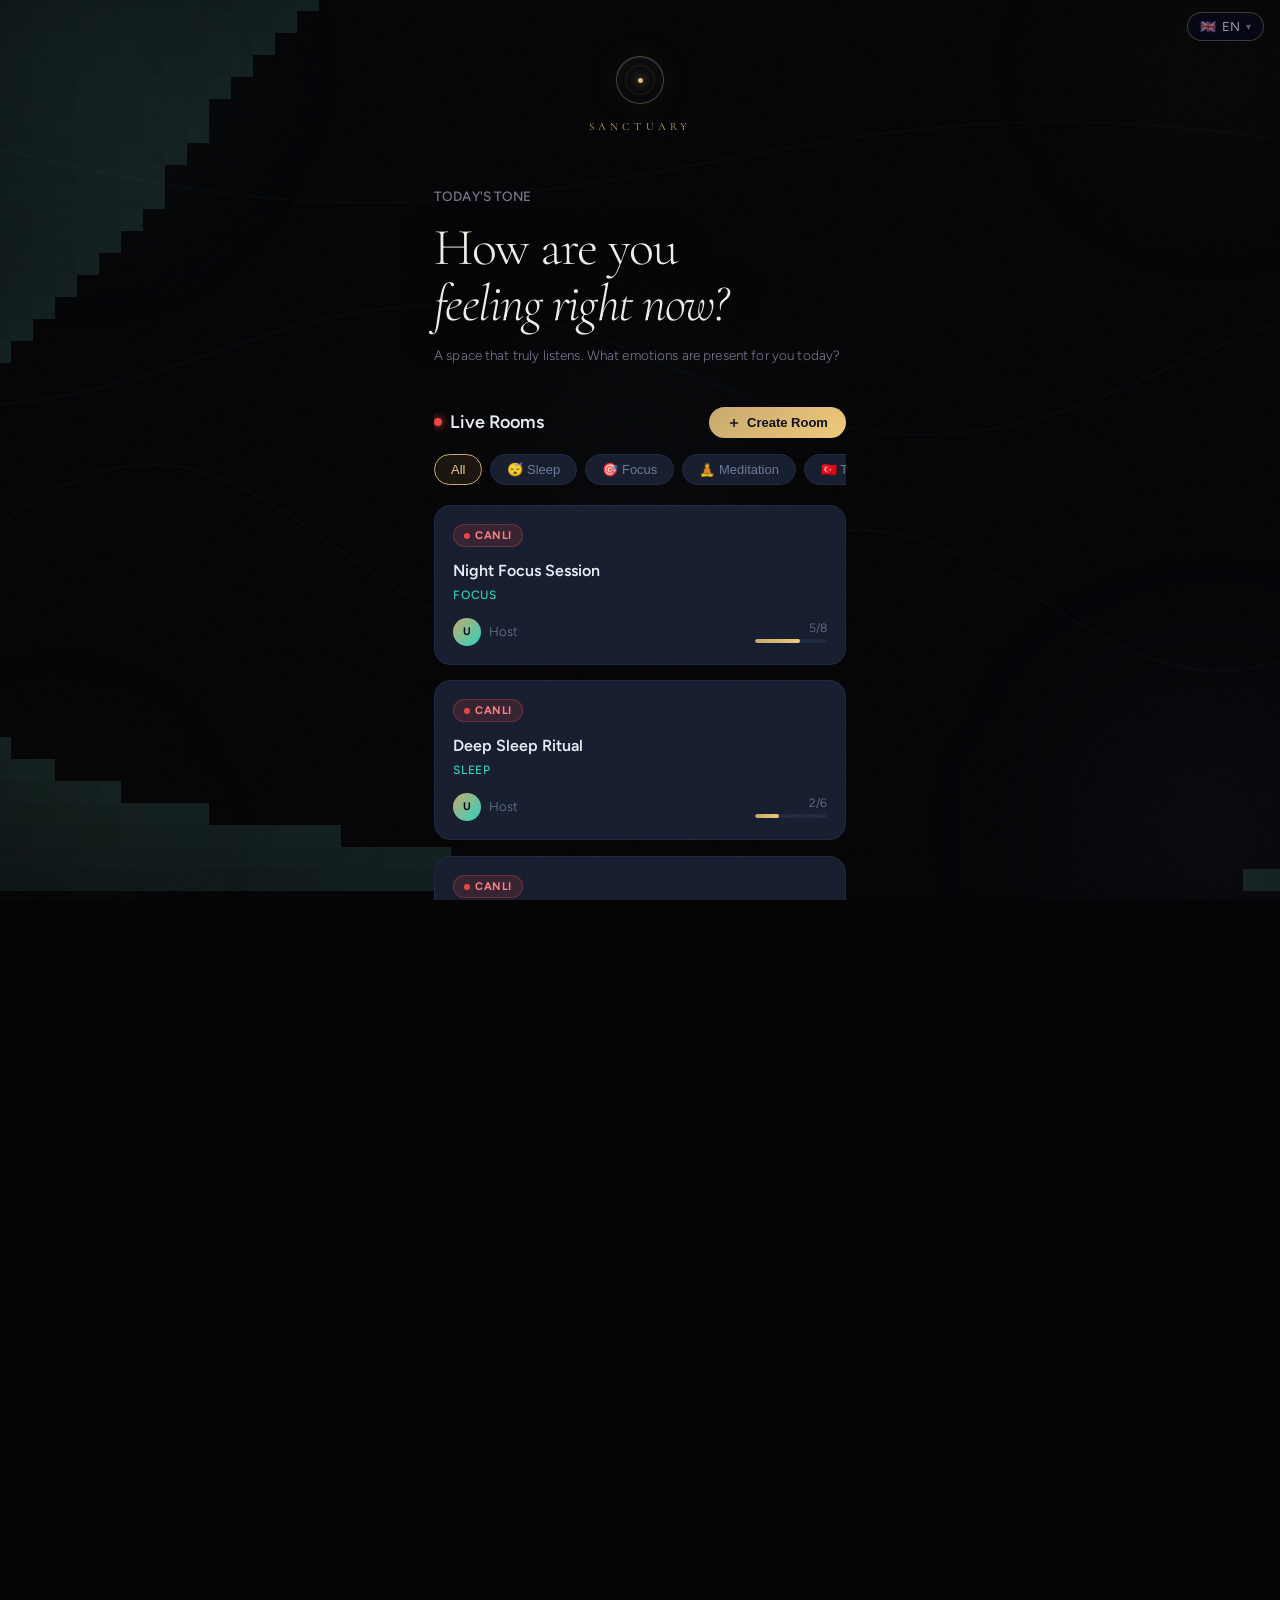
==== index.html @ 2dceb8b4 "Add files via upload" ====
<!DOCTYPE html>
<html lang="tr">
<head>
<script>
/* Console polyfill — artifact/sandbox uyumluluğu */
(function(){
  var c = window.console = window.console || {};
  ['log','info','warn','error','debug','group','groupEnd','time','timeEnd'].forEach(function(m){
    if (typeof c[m] !== 'function') c[m] = function(){};
  });
})();
</script>
<meta charset="UTF-8">
<meta http-equiv="Content-Type" content="text/html; charset=utf-8">
<meta name="apple-mobile-web-app-capable" content="yes">
<meta name="apple-mobile-web-app-status-bar-style" content="black-translucent">
<meta name="apple-mobile-web-app-title" content="Sanctuary">
<meta name="viewport" content="width=device-width, initial-scale=1.0, maximum-scale=1.0, user-scalable=no, viewport-fit=cover">
<meta name="description" content="Sanctuary — Science-based sound therapy for mental rest and clarity.">
<meta name="theme-color" content="#050507">

<!-- PWA Manifest -->
<link rel="manifest" href="manifest.json">

<!-- App icon — inline SVG base64, no HTTP request -->
<link rel="apple-touch-icon" sizes="192x192" href="[data-uri]">

<title>Sanctuary — Your Inner Space</title>

<link rel="preconnect" href="https://fonts.googleapis.com">
<link rel="preconnect" href="https://fonts.gstatic.com" crossorigin>
<link rel="preload" as="style" href="https://fonts.googleapis.com/css2?family=Cormorant+Garamond:ital,wght@0,300;0,400;1,300;1,400&family=Figtree:wght@300;400;500&display=swap">
<link href="https://fonts.googleapis.com/css2?family=Cormorant+Garamond:ital,wght@0,300;0,400;1,300;1,400&family=Figtree:wght@300;400;500&display=swap" rel="stylesheet" media="print" onload="this.media='all'">
<noscript>
  <link href="https://fonts.googleapis.com/css2?family=Cormorant+Garamond:ital,wght@0,300;0,400;1,300;1,400&family=Figtree:wght@300;400;500&display=swap" rel="stylesheet">
</noscript>

<style>
/* ═══════════════════════════════════════════════════════════════
   SANCTUARY — Native-Grade CSS
   Optimized for 60 FPS on iOS/Android WebView
   ═══════════════════════════════════════════════════════════════

   ARCHITECTURE:
   1. TOKENS        — Design variables & system values
   2. RESET         — Base resets & native interaction
   3. LAYOUT        — Screen structure & safe area integration
   4. TYPOGRAPHY    — Display & UI type system
   5. ANIMATIONS    — GPU-only keyframes (transform + opacity)
   6. COMPONENTS    — Individual UI components
   7. SKELETON      — Loading state screens
   8. PERFORMANCE   — Low-power mode overrides

═══════════════════════════════════════════════════════════════ */


/* ─────────────────────────────────────────
   1. TOKENS
───────────────────────────────────────── */
:root {
  /* Color palette */
  --void:        #050507;
  --surface:     #111118;
  --surface-2:   #0d0d14;
  --border:      rgba(255,255,255,0.06);
  --border-glow: rgba(255,255,255,0.12);
  --text-prime:  #f0eee8;
  --text-dim:    #7a7890;
  --text-ghost:  #3a3850;
  --gold:        #c9a96e;
  --gold-mid:    #a87c42;
  --gold-dim:    rgba(201,169,110,0.35);
  --gold-ghost:  rgba(201,169,110,0.10);
  --teal:        #6ecdc4;
  --violet:      #9b8ec4;
  --breath-speed: 6s;

  /* Glass system — GPU optimized gradients instead of heavy blur */
  --glass-bg:         rgba(17,17,24,0.78);
  --glass-bg-deep:    rgba(10,10,16,0.88);
  --glass-border:     rgba(255,255,255,0.07);
  --glass-border-hi:  rgba(255,255,255,0.13);
  /* blur only applied on high-power mode; low-power uses gradient fallback */
  --glass-blur:       blur(10px);
  --glass-specular:   0 1px 0 rgba(255,255,255,0.07) inset;
  /* GPU-friendly glass gradient fallback (no backdrop-filter cost) */
  --glass-grad:       linear-gradient(160deg, rgba(255,255,255,0.04) 0%, rgba(255,255,255,0.01) 100%);

  /* Shadows via borders (cheaper than box-shadow layers) */
  --shadow-sm:  1px solid rgba(255,255,255,0.08);
  --shadow-gold: 1px solid rgba(201,169,110,0.2);

  /* Typography */
  --font-display: 'Cormorant Garamond', serif;
  --font-ui:      'Figtree', sans-serif;
  --tracking-wide:   0.18em;
  --tracking-wider:  0.24em;
  --tracking-widest: 0.38em;
  --leading-tight:   1.08;
  --leading-body:    1.68;
  --leading-loose:   1.82;

  /* Safe areas — always include fallback 0px */
  --sat: env(safe-area-inset-top, 0px);
  --sar: env(safe-area-inset-right, 0px);
  --sab: env(safe-area-inset-bottom, 0px);
  --sal: env(safe-area-inset-left, 0px);

  /* Animation timing */
  --ease-out-expo:   cubic-bezier(0.16, 1, 0.3, 1);
  --ease-spring:     cubic-bezier(0.34, 1.3, 0.64, 1);
  --ease-standard:   cubic-bezier(0.4, 0, 0.2, 1);
  --dur-fast:        0.18s;
  --dur-mid:         0.32s;
  --dur-slow:        0.55s;

  /* Skeleton shimmer */
  --skeleton-base:    rgba(255,255,255,0.04);
  --skeleton-shine:   rgba(255,255,255,0.09);
}


/* ─────────────────────────────────────────
   2. RESET & NATIVE INTERACTIONS
───────────────────────────────────────── */
*, *::before, *::after {
  box-sizing: border-box;
  margin: 0;
  padding: 0;

  /* Native touch feel */
  -webkit-tap-highlight-color: transparent;
  touch-action: manipulation;

  /* Prevent long-press selection menus */
  user-select: none;
  -webkit-user-select: none;

  /* GPU text rendering */
  -webkit-font-smoothing: antialiased;
  -moz-osx-font-smoothing: grayscale;
}

/* Allow text selection only in content areas */
textarea,
.affirm-text,
.ai-result-text,
.sanc-sub,
.mood-question p,
.health-json {
  user-select: text;
  -webkit-user-select: text;
}

html, body {
  height: 100%;
  width: 100%;
  max-width: 100vw;
  background: var(--void);
  color: var(--text-prime);
  font-family: var(--font-ui);
  font-weight: 300;
  overflow: hidden;
  overflow-x: hidden;
  -webkit-text-size-adjust: 100%;
  /* Promote to GPU composite layer */
  transform: translateZ(0);
  /* PHASE 6 — iOS Safari lastik efektini (rubber banding) engelle */
  overscroll-behavior: none;
  /* Yalnızca yatay + dikey kaydırmaya izin ver */
  touch-action: pan-x pan-y;
}

/* Noise texture overlay — pointer-events none, GPU composited */
body::after {
  content: '';
  position: fixed;
  inset: 0;
  background-image: url("data:image/svg+xml,%3Csvg xmlns='http://www.w3.org/2000/svg'%3E%3Cfilter id='n'%3E%3CfeTurbulence type='fractalNoise' baseFrequency='0.85' numOctaves='4' stitchTiles='stitch'/%3E%3C/filter%3E%3Crect width='100%25' height='100%25' filter='url(%23n)' opacity='0.03'/%3E%3C/svg%3E");
  pointer-events: none;
  z-index: 9999;
  /* Do NOT animate; static overlay is GPU-friendly */
  will-change: auto;
}


/* ─────────────────────────────────────────
   3. LAYOUT — Screens & Safe Areas
───────────────────────────────────────── */
_gen-canvas {
  position: fixed;
  inset: 0;
  width: 100%;
  height: 100%;
  z-index: 0;
  display: block;
  will-change: transform; /* canvas animates via JS */
}

_touch-layer {
  position: fixed;
  inset: 0;
  z-index: 20;
  display: none;
  pointer-events: none;
}
_touch-layer.on { display: block; }

/* Screen container — GPU composited transitions */
.screen {
  position: fixed;
  inset: 0;
  display: flex;
  align-items: flex-start;
  justify-content: center;
  z-index: 10;
  overflow-y: auto;
  overflow-x: hidden;
  -webkit-overflow-scrolling: touch;
  overscroll-behavior: contain;
  /* Only transform + opacity — no reflow */
  transition:
    opacity var(--dur-slow) var(--ease-standard),
    transform var(--dur-slow) var(--ease-standard);
  will-change: transform, opacity;
}
.screen.off {
  opacity: 0;
  transform: translate3d(0, 18px, 0);
  pointer-events: none;
}
.screen.on {
  opacity: 1;
  transform: translate3d(0, 0, 0);
}

/* Content wrapper — safe area padding via CSS variables */
.inner {
  width: 100%;
  max-width: 460px;
  /* Safe area: top banner height (56px) + notch */
  padding-top:    calc(56px + var(--sat));
  padding-bottom: calc(64px + var(--sab));
  padding-left:   calc(24px + var(--sal));
  padding-right:  calc(24px + var(--sar));
  display: flex;
  flex-direction: column;
  align-items: center;
  min-height: 100%;
}

.sanctuary-inner {
  max-width: 480px;
  width: 100%;
  padding-top:    calc(44px + var(--sat));
  padding-bottom: calc(56px + var(--sab));
  padding-left:   calc(24px + var(--sal));
  padding-right:  calc(24px + var(--sar));
  display: flex;
  flex-direction: column;
  align-items: center;
}


/* ─────────────────────────────────────────
   4. TYPOGRAPHY
───────────────────────────────────────── */
.display {
  font-family: var(--font-display);
  font-weight: 300;
  line-height: var(--leading-tight);
  letter-spacing: -0.025em;
  font-feature-settings: 'kern' 1, 'liga' 1, 'onum' 1;
  text-rendering: optimizeLegibility;
}
.display em {
  font-style: italic;
  letter-spacing: -0.03em;
}
.eyebrow {
  font-family: var(--font-ui);
  font-size: 9.5px;
  font-weight: 500;
  letter-spacing: var(--tracking-wider);
  text-transform: uppercase;
  color: var(--text-dim);
}
.label-xs {
  font-size: 9px;
  font-weight: 400;
  letter-spacing: var(--tracking-wide);
  text-transform: uppercase;
}
.label-sm {
  font-size: 10.5px;
  font-weight: 400;
  letter-spacing: 0.06em;
}


/* ─────────────────────────────────────────
   5. ANIMATIONS — GPU Only (transform + opacity)
   NO: top, left, margin, width, height, background
   YES: transform (translate3d, scale, rotate), opacity
───────────────────────────────────────── */

/* Entry animation — staggered fade-up */
@keyframes fadeUp {
  from {
    opacity: 0;
    transform: translate3d(0, 20px, 0);
  }
  to {
    opacity: 1;
    transform: translate3d(0, 0, 0);
  }
}
.a1 { animation: fadeUp 0.75s 0.05s var(--ease-standard) both; }
.a2 { animation: fadeUp 0.75s 0.17s var(--ease-standard) both; }
.a3 { animation: fadeUp 0.75s 0.29s var(--ease-standard) both; }
.a4 { animation: fadeUp 0.75s 0.41s var(--ease-standard) both; }
.a5 { animation: fadeUp 0.75s 0.53s var(--ease-standard) both; }
.a6 { animation: fadeUp 0.75s 0.65s var(--ease-standard) both; }
.a7 { animation: fadeUp 0.75s 0.77s var(--ease-standard) both; }

/* Simple opacity fade */
@keyframes fadeIn {
  from { opacity: 0; }
  to   { opacity: 1; }
}

/* Blink — scale instead of width/height change */
@keyframes blink {
  0%, 100% { opacity: 1;  transform: scale3d(1,   1, 1); }
  50%       { opacity: .4; transform: scale3d(0.65, 0.65, 1); }
}

/* Idle breath — scale only, no reflow */
@keyframes idlePulse {
  0%, 100% { transform: translate(-50%, -50%) scale3d(1,    1, 1); opacity: 0.3; }
  50%      { transform: translate(-50%, -50%) scale3d(1.15, 1.15, 1); opacity: 0.75; }
}

/* Ring pulse — GPU scale expand + fade out */
@keyframes ringPulse {
  0%   { transform: scale3d(1, 1, 1);       opacity: 1;  }
  100% { transform: scale3d(1.4, 1.4, 1);   opacity: 0;  }
}

/* Waveform bar animation — height as scaleY for GPU */
@keyframes waveAnim {
  from { transform: scaleY(0.15); opacity: 0.4; }
  to   { transform: scaleY(1);    opacity: 1;   }
}

/* AI orb spin */
@keyframes orbSpin {
  from { transform: rotate(0deg); }
  to   { transform: rotate(360deg); }
}

/* AI orb core breath */
@keyframes coreBreath {
  0%, 100% { transform: scale3d(1, 1, 1); }
  50%       { transform: scale3d(1.18, 1.18, 1); }
}

/* AI dot pulse */
@keyframes aiDot {
  0%, 100% { opacity: 0.7; transform: scale3d(1, 1, 1); }
  50%       { opacity: 1;   transform: scale3d(1.2, 1.2, 1); }
}

/* AI scan line — translateX instead of left */
@keyframes aiScan {
  0%   { transform: translate3d(-120%, 0, 0); opacity: 0; }
  12%  { opacity: 1; }
  88%  { opacity: 1; }
  100% { transform: translate3d(250%, 0, 0);  opacity: 0; }
}

/* Brainwave pulse — scale + opacity only */
@keyframes brainwavePulse {
  0%   { transform: scale3d(0.98, 0.98, 1); opacity: 0.6; }
  25%  { transform: scale3d(1.05, 1.05, 1); opacity: 1;   }
  50%  { transform: scale3d(1.02, 1.02, 1); opacity: 0.8; }
  75%  { transform: scale3d(1.06, 1.06, 1); opacity: 1;   }
  100% { transform: scale3d(0.98, 0.98, 1); opacity: 0.6; }
}
@keyframes brainwaveRingPulse {
  0%, 100% { transform: scale3d(1,    1, 1); opacity: 0.45; }
  50%       { transform: scale3d(1.04, 1.04, 1); opacity: 1; }
}

/* Mic recording glow — box-shadow allowed here (GPU composited) */
@keyframes micRecordGlow {
  0%, 100% { box-shadow: 0 0 0 3px rgba(255,60,80,0.18), 0 0 18px rgba(255,60,80,0.38); }
  50%       { box-shadow: 0 0 0 5px rgba(255,60,80,0.28), 0 0 32px rgba(255,60,80,0.65); }
}
@keyframes micPulse {
  0%, 100% { transform: scale3d(1, 1, 1); }
  50%       { transform: scale3d(1.12, 1.12, 1); }
}

/* Skeleton shimmer — translateX sweep */
@keyframes shimmer {
  0%   { transform: translate3d(-100%, 0, 0); }
  100% { transform: translate3d(200%, 0, 0); }
}

/* CF dot */
@keyframes cfDot {
  from { opacity: 0.3; transform: scale3d(0.7, 0.7, 1); }
  to   { opacity: 1;   transform: scale3d(1.2, 1.2, 1); }
}

/* Processing bar — scaleY instead of height */
@keyframes procBar {
  from { transform: scaleY(0.15); opacity: 0.35; }
  to   { transform: scaleY(1);    opacity: 1; }
}

/* Star twinkle */
@keyframes starTwinkle {
  0%, 100% { opacity: 0;          transform: scale3d(0, 0, 1); }
  50%       { opacity: var(--op); transform: scale3d(1, 1, 1); }
}

/* Dot bounce — translateY only */
@keyframes dotBounce {
  0%, 100% { opacity: 0.2; transform: translate3d(0, 0, 0); }
  50%       { opacity: 1;   transform: translate3d(0, -4px, 0); }
}

/* Paywall fade in */
@keyframes paywallFadeIn {
  from { opacity: 0; }
  to   { opacity: 1; }
}


/* ─────────────────────────────────────────
   6. COMPONENTS
───────────────────────────────────────── */

/* ── HP Banner ── */
_hp-banner {
  position: fixed;
  top: 0; left: 0; right: 0;
  z-index: 500;
  display: flex;
  align-items: center;
  justify-content: center;
  gap: 8px;
  padding-top:    calc(10px + var(--sat));
  padding-bottom: 10px;
  padding-left:   calc(16px + var(--sal));
  padding-right:  calc(16px + var(--sar));
  background: var(--glass-bg-deep);
  backdrop-filter: var(--glass-blur) saturate(180%);
  -webkit-backdrop-filter: var(--glass-blur) saturate(180%);
  border-bottom: 1px solid var(--glass-border);
  box-shadow: 0 1px 0 rgba(255,255,255,0.05) inset;
  font-size: 10.5px;
  letter-spacing: 0.08em;
  color: var(--text-dim);
  /* GPU slide — translateY only */
  transform: translate3d(0, -100%, 0);
  transition: transform 0.6s var(--ease-standard);
  will-change: transform;
}
_hp-banner.show {
  transform: translate3d(0, 0, 0);
}
_hp-banner .hp-icon {
  font-size: 14px;
  flex-shrink: 0;
}
_hp-banner .hp-close {
  margin-left: auto;
  cursor: pointer;
  padding: 2px 6px;
  color: var(--text-ghost);
  font-size: 14px;
  flex-shrink: 0;
  transition: color var(--dur-fast);
  touch-action: manipulation;
}
_hp-banner .hp-close:hover { color: var(--gold); }

/* ── Brand ── */
.brand {
  text-align: center;
  margin-bottom: 52px;
  width: 100%;
  flex-shrink: 0;
}
.brand-ring {
  display: inline-flex;
  align-items: center;
  justify-content: center;
  width: 48px;
  height: 48px;
  border-radius: 50%;
  background: radial-gradient(ellipse at 38% 28%, rgba(201,169,110,0.08), transparent 65%);
  border: 1px solid var(--gold-dim);
  box-shadow: var(--glass-specular), 0 0 32px rgba(201,169,110,0.08);
  position: relative;
  margin-bottom: 16px;
  flex-shrink: 0;
  /* Cheaper than backdrop-filter for a static brand mark */
  background-image: var(--glass-grad);
  will-change: transform, opacity;
}
.brand-ring::before {
  content: '';
  position: absolute;
  inset: 8px;
  border-radius: 50%;
  border: 1px solid rgba(201,169,110,0.12);
}
.brand-dot {
  width: 5px;
  height: 5px;
  border-radius: 50%;
  background: radial-gradient(circle at 35% 35%, #f0d090, var(--gold));
  box-shadow: 0 0 10px var(--gold), 0 0 22px rgba(201,169,110,0.4);
}
.brand-name {
  font-family: var(--font-display);
  font-size: 11px;
  font-weight: 400;
  letter-spacing: var(--tracking-widest);
  text-transform: uppercase;
  color: var(--gold);
  display: block;
  text-shadow: 0 0 24px rgba(201,169,110,0.3);
}

/* ── Mood Question ── */
.mood-question {
  width: 100%;
  margin-bottom: 40px;
  min-height: 112px;
  flex-shrink: 0;
}
.mood-question .eyebrow { margin-bottom: 12px; }
.mood-question h1 {
  font-size: clamp(36px, 9.5vw, 52px);
  margin-bottom: 12px;
  text-shadow: 0 2px 32px rgba(0,0,0,0.5);
}
.mood-question p {
  font-size: 13.5px;
  color: var(--text-dim);
  line-height: var(--leading-body);
  letter-spacing: 0.01em;
}

/* ── Mood Grid ── */
.mood-grid {
  display: grid;
  grid-template-columns: repeat(3, 1fr);
  gap: 9px;
  width: 100%;
  margin-bottom: 28px;
  flex-shrink: 0;
}
.mood-chip {
  min-height: 90px;
  flex-shrink: 0;
  padding: 17px 8px 14px;
  /* Glass without expensive backdrop-filter on each chip */
  background: var(--glass-bg);
  background-image: var(--glass-grad);
  border: 1px solid var(--glass-border);
  border-radius: 16px;
  text-align: center;
  cursor: pointer;
  display: flex;
  flex-direction: column;
  align-items: center;
  justify-content: center;
  touch-action: manipulation;
  /* Glassmorphism */
  backdrop-filter: blur(20px) saturate(180%);
  -webkit-backdrop-filter: blur(20px) saturate(180%);
  background: rgba(255,255,255,0.03);
  box-shadow: var(--glass-specular);
  transition:
    border-color var(--dur-mid) var(--ease-standard),
    transform   var(--dur-mid) var(--ease-standard),
    background  var(--dur-mid) var(--ease-standard);
  will-change: transform;
}
.mood-chip:hover {
  border-color: var(--gold-dim);
  transform: translate3d(0, -3px, 0);
}
.mood-chip.sel {
  border-color: var(--gold);
  background: linear-gradient(160deg, rgba(201,169,110,0.14) 0%, rgba(201,169,110,0.06) 100%);
}
.mood-chip .ic  { font-size: 26px; display: block; margin-bottom: 7px; line-height: 1; }
.mood-chip .lbl { font-size: 10px; letter-spacing: 0.06em; color: var(--text-dim); transition: color var(--dur-fast); font-weight: 400; }
.mood-chip.sel .lbl { color: var(--gold); }

/* ── Textarea ── */
.textarea-wrap {
  position: relative;
  width: 100%;
  margin-bottom: 24px;
  min-height: 112px;
  flex-shrink: 0;
}
.textarea-label {
  position: absolute;
  top: -9px;
  left: 16px;
  padding: 0 6px;
  background: var(--void);
  font-size: 9px;
  letter-spacing: var(--tracking-wide);
  text-transform: uppercase;
  color: var(--text-dim);
  z-index: 1;
  font-weight: 500;
}
.mood-textarea {
  width: 100%;
  height: 104px;
  background: var(--glass-bg);
  border: 1px solid var(--glass-border);
  border-radius: 18px;
  padding: 18px 20px;
  color: var(--text-prime);
  font-family: var(--font-ui);
  font-size: 16px;
  font-weight: 300;
  line-height: var(--leading-body);
  resize: none;
  outline: none;
  box-shadow: var(--glass-specular);
  transition: border-color 0.35s var(--ease-standard);
  touch-action: manipulation;
  user-select: text;
  -webkit-user-select: text;
}
.mood-textarea::placeholder { color: var(--text-ghost); font-style: italic; }
.mood-textarea:focus {
  border-color: var(--gold-dim);
  box-shadow: var(--glass-specular), 0 0 0 3px rgba(201,169,110,0.07);
}

/* ── CTA Button ── */
.cta-btn {
  width: 100%;
  padding: 20px 32px;
  flex-shrink: 0;
  background: linear-gradient(135deg, #d4a95a 0%, var(--gold) 35%, #9a6e30 100%);
  border: none;
  border-radius: 16px;
  color: rgba(6,4,0,0.9);
  font-family: var(--font-ui);
  font-size: 11px;
  font-weight: 600;
  letter-spacing: var(--tracking-wider);
  text-transform: uppercase;
  cursor: pointer;
  position: relative;
  overflow: hidden;
  touch-action: manipulation;
  box-shadow: 0 1px 0 rgba(255,220,140,0.35) inset, 0 -1px 0 rgba(0,0,0,0.2) inset;
  transition: transform var(--dur-mid) var(--ease-standard);
  will-change: transform;
}
.cta-btn::before {
  content: '';
  position: absolute;
  inset: 0;
  background: linear-gradient(180deg, rgba(255,255,255,0.22) 0%, rgba(255,255,255,0.04) 55%, transparent 100%);
  pointer-events: none;
}
.cta-btn::after {
  content: '';
  position: absolute;
  top: 0;
  left: 0;
  width: 60%;
  height: 100%;
  background: linear-gradient(90deg, transparent, rgba(255,255,255,0.22), transparent);
  transform: translate3d(-180%, 0, 0);
  transition: transform 0s;
}
.cta-btn:hover { transform: translate3d(0, -2px, 0); }
.cta-btn:hover::after { transform: translate3d(280%, 0, 0); transition: transform var(--dur-slow) ease; }
.cta-btn:active { transform: translate3d(0, 0, 0); }

/* ── Mood / Freq Badges ── */
.mood-badge-wrap {
  min-height: 36px;
  flex-shrink: 0;
  display: flex;
  align-items: center;
  margin-bottom: 16px;
}
.mood-badge {
  display: inline-flex;
  align-items: center;
  gap: 7px;
  padding: 6px 18px;
  background: linear-gradient(135deg, rgba(201,169,110,0.14), rgba(201,169,110,0.07));
  border: 1px solid var(--gold-dim);
  border-radius: 100px;
  font-family: var(--font-ui);
  font-size: 11px;
  color: var(--gold);
  letter-spacing: 0.1em;
  font-weight: 400;
  box-shadow: var(--glass-specular);
}

.freq-badge-wrap {
  min-height: 28px;
  flex-shrink: 0;
  display: flex;
  align-items: center;
  margin-bottom: 28px;
}
.freq-badge {
  display: inline-flex;
  align-items: center;
  gap: 7px;
  padding: 5px 16px;
  background: var(--glass-bg);
  border: 1px solid var(--glass-border);
  border-radius: 100px;
  font-size: 9px;
  letter-spacing: var(--tracking-wide);
  color: var(--text-ghost);
  text-transform: uppercase;
  transition: all var(--dur-slow) var(--ease-standard);
  box-shadow: var(--glass-specular);
  will-change: transform, opacity;
}
.freq-badge.on {
  border-color: var(--gold-dim);
  color: var(--gold);
  background: linear-gradient(135deg, rgba(201,169,110,0.12), rgba(201,169,110,0.05));
}
.freq-dot {
  width: 5px;
  height: 5px;
  border-radius: 50%;
  background: var(--text-ghost);
  transition: background var(--dur-slow);
}
.freq-badge.on .freq-dot {
  background: radial-gradient(circle at 35% 35%, #f0d090, var(--gold));
  box-shadow: 0 0 8px var(--gold), 0 0 14px rgba(201,169,110,0.5);
  animation: blink 2.2s ease-in-out infinite;
}

/* ── Breath Orb ── */
.breath-wrap {
  position: relative;
  width: 180px;
  height: 180px;
  flex-shrink: 0;
  display: flex;
  align-items: center;
  justify-content: center;
  margin-bottom: 20px;
  will-change: transform;
}
.b-ring {
  position: absolute;
  top: 50%; left: 50%;
  border-radius: 50%;
  border: 1px solid var(--gold-ghost);
  transform: translate(-50%, -50%) scale3d(1, 1, 1);
  opacity: 0.45;
  will-change: transform, opacity;
}
.b-ring-1 {
  width: 180px; height: 180px;
  transition:
    transform var(--breath-dur, 4s) ease-in-out,
    opacity   var(--breath-dur, 4s) ease-in-out;
}
.b-ring-2 {
  width: 140px; height: 140px;
  border-color: var(--gold-dim);
  transition:
    transform var(--breath-dur, 4s) ease-in-out 0.12s,
    opacity   var(--breath-dur, 4s) ease-in-out 0.12s;
}
.b-ring-3 {
  width: 100px; height: 100px;
  border-color: var(--gold);
  box-shadow: 0 0 28px var(--gold-ghost);
  transition:
    transform var(--breath-dur, 4s) ease-in-out 0.24s,
    opacity   var(--breath-dur, 4s) ease-in-out 0.24s;
}
.breath-wrap.breath-inhale .b-ring { transform: translate(-50%, -50%) scale3d(1.14, 1.14, 1); opacity: 1; }
.breath-wrap.breath-exhale .b-ring { transform: translate(-50%, -50%) scale3d(0.86, 0.86, 1); opacity: 0.35; }
.breath-wrap.breath-hold   .b-ring { transform: translate(-50%, -50%) scale3d(1.0,  1.0,  1); opacity: 0.65; }
.breath-wrap.breath-idle .b-ring-1 { animation: idlePulse 5s ease-in-out infinite; }
.breath-wrap.breath-idle .b-ring-2 { animation: idlePulse 5s ease-in-out infinite 0.4s; }
.breath-wrap.breath-idle .b-ring-3 { animation: idlePulse 5s ease-in-out infinite 0.8s; }

.b-core {
  width: 52px; height: 52px;
  border-radius: 50%;
  flex-shrink: 0;
  background: radial-gradient(circle at 38% 38%, #e8c98a, #9a6e30);
  box-shadow: 0 0 32px var(--gold-dim);
  display: flex;
  align-items: center;
  justify-content: center;
  font-size: 20px;
  position: relative;
  z-index: 1;
  /* GPU-only transition */
  transition: transform 0.1s ease-out, opacity 0.1s ease-out;
  will-change: transform, opacity;
}

/* ── Breath Guide ── */
.breath-guide-wrap {
  min-height: 22px;
  flex-shrink: 0;
  margin-bottom: 20px;
  display: flex;
  align-items: center;
}
.breath-guide {
  font-size: 11px;
  letter-spacing: 0.14em;
  text-transform: uppercase;
  color: var(--text-ghost);
  transition: color var(--dur-mid);
}
.breath-guide.on { color: var(--gold); }

/* ── Waveform — scaleY instead of height to avoid reflow ── */
.waveform {
  display: flex;
  align-items: center;
  gap: 3px;
  height: 30px;
  flex-shrink: 0;
  margin-bottom: 20px;
}
.wbar {
  width: 3px;
  border-radius: 4px;
  background: var(--text-ghost);
  /* Use scale(1) as baseline — GPU-only */
  height: 24px; /* fixed container height */
  transform: scaleY(0.15);
  transform-origin: center bottom;
  flex-shrink: 0;
  transition: background var(--dur-mid);
  will-change: transform, opacity;
}
.wbar.on {
  background: var(--gold);
  animation: waveAnim var(--dur) ease-in-out infinite alternate;
  animation-delay: var(--del);
}

/* ── Play Button ── */
.play-wrap {
  display: flex;
  flex-direction: column;
  align-items: center;
  gap: 10px;
  flex-shrink: 0;
  margin-bottom: 18px;
}
.play-btn {
  position: relative;
  width: 72px; height: 72px;
  border-radius: 50%;
  flex-shrink: 0;
  background:
    radial-gradient(ellipse at 40% 30%, rgba(201,169,110,0.06), transparent 60%),
    var(--glass-bg);
  border: 1px solid rgba(201,169,110,0.28);
  cursor: pointer;
  display: flex;
  align-items: center;
  justify-content: center;
  outline: none;
  touch-action: manipulation;
  box-shadow: 0 1px 0 rgba(255,255,255,0.08) inset, 0 -1px 0 rgba(0,0,0,0.2) inset;
  transition: all var(--dur-mid) var(--ease-standard);
  will-change: transform, opacity;
}
/* Outer ring via pseudo — uses transform for animation, no left/top */
.play-btn::before {
  content: '';
  position: absolute;
  inset: -8px;
  border-radius: 50%;
  border: 1px solid rgba(201,169,110,0.1);
  transition: all var(--dur-mid) var(--ease-standard);
}
.play-btn:hover {
  border-color: var(--gold);
  box-shadow: 0 1px 0 rgba(255,255,255,0.1) inset, 0 -1px 0 rgba(0,0,0,0.2) inset, 0 0 32px rgba(201,169,110,0.2);
}
.play-btn:hover::before {
  transform: scale3d(1.18, 1.18, 1);
  border-color: var(--gold-dim);
}
.play-btn.on {
  background: radial-gradient(ellipse at 40% 30%, rgba(201,169,110,0.18), rgba(201,169,110,0.06) 70%);
  border-color: var(--gold);
  box-shadow: 0 1px 0 rgba(255,220,140,0.2) inset, 0 -1px 0 rgba(0,0,0,0.2) inset, 0 0 48px rgba(201,169,110,0.28);
}
.play-btn.on::before {
  animation: ringPulse 2.2s ease-in-out infinite;
  transform-origin: center;
}
.play-icon {
  font-size: 22px;
  color: var(--gold);
  margin-left: 3px;
  transition: margin var(--dur-fast);
  line-height: 1;
  filter: drop-shadow(0 0 6px rgba(201,169,110,0.5));
}
.play-btn.on .play-icon { margin-left: 0; }
.play-lbl {
  font-size: 9px;
  letter-spacing: var(--tracking-wider);
  text-transform: uppercase;
  color: var(--text-ghost);
  transition: color var(--dur-mid);
  font-weight: 500;
}

/* ── Pills ── */
.pills-row {
  display: flex;
  align-items: center;
  gap: 10px;
  min-height: 36px;
  flex-shrink: 0;
  margin-bottom: 28px;
}
.pill {
  display: flex;
  align-items: center;
  gap: 6px;
  padding: 6px 16px;
  flex-shrink: 0;
  background: var(--glass-bg);
  border: 1px solid var(--glass-border);
  border-radius: 100px;
  font-size: 9.5px;
  letter-spacing: 0.1em;
  text-transform: uppercase;
  color: var(--text-ghost);
  transition: all 0.45s var(--ease-standard);
  box-shadow: var(--glass-specular);
  font-weight: 400;
  will-change: transform, opacity;
}
.pill.on    { border-color: rgba(110,205,196,0.5); color: var(--teal);   background: rgba(110,205,196,0.08); }
.pill-b.on  { border-color: rgba(155,142,196,0.5); color: var(--violet); background: rgba(155,142,196,0.08); }
.pill-icon { font-size: 12px; }

/* ── Divider ── */
.div-line {
  width: 44px;
  height: 1px;
  background: linear-gradient(90deg, transparent, var(--gold-dim), transparent);
  flex-shrink: 0;
  margin: 0 auto 20px;
}

/* ── Sanctuary Text ── */
.sanc-title {
  font-size: clamp(28px, 7vw, 44px);
  text-align: center;
  margin-bottom: 12px;
  min-height: 54px;
  flex-shrink: 0;
  text-shadow: 0 2px 40px rgba(0,0,0,0.4);
}
.sanc-sub {
  font-size: 13px;
  color: var(--text-dim);
  line-height: var(--leading-loose);
  text-align: center;
  max-width: 340px;
  margin-bottom: 32px;
  min-height: 72px;
  flex-shrink: 0;
  letter-spacing: 0.01em;
}

/* ── S Cards ── */
.s-cards {
  display: grid;
  grid-template-columns: repeat(3, 1fr);
  gap: 9px;
  width: 100%;
  margin-bottom: 26px;
  flex-shrink: 0;
}
.s-card {
  background: var(--glass-bg);
  background-image: var(--glass-grad);
  border: 1px solid var(--glass-border);
  border-radius: 18px;
  padding: 18px 10px;
  text-align: center;
  cursor: pointer;
  min-height: 90px;
  flex-shrink: 0;
  display: flex;
  flex-direction: column;
  align-items: center;
  justify-content: center;
  box-shadow: var(--glass-specular);
  transition: all var(--dur-mid) var(--ease-standard);
  position: relative;
  overflow: hidden;
  will-change: transform;
}
.s-card::before {
  content: '';
  position: absolute;
  top: 0; left: 0; right: 0;
  height: 1px;
  background: linear-gradient(90deg, transparent, rgba(255,255,255,0.1), transparent);
}
.s-card::after {
  content: '';
  position: absolute;
  bottom: 0; left: 0; right: 0;
  height: 2px;
  background: linear-gradient(90deg, transparent, var(--gold), transparent);
  opacity: 0;
  transition: opacity var(--dur-mid);
}
.s-card:hover {
  border-color: var(--glass-border-hi);
  transform: translate3d(0, -3px, 0);
}
.s-card:hover::after { opacity: 1; }
.s-card-ic  { font-size: 22px; display: block; margin-bottom: 8px; }
.s-card-nm  { font-size: 10px; color: var(--text-dim); letter-spacing: 0.06em; margin-bottom: 3px; font-weight: 400; }
.s-card-dur { font-size: 9px; color: var(--text-ghost); letter-spacing: 0.1em; }

/* ── Affirmation ── */
.affirm {
  background: var(--glass-bg-deep);
  background-image: var(--glass-grad);
  border: 1px solid var(--glass-border);
  border-radius: 22px;
  padding: 28px 26px;
  width: 100%;
  margin-bottom: 28px;
  position: relative;
  overflow: hidden;
  min-height: 100px;
  flex-shrink: 0;
  box-shadow: var(--glass-specular);
}
.affirm::before {
  content: '"';
  position: absolute;
  top: -10px; left: 16px;
  font-family: var(--font-display);
  font-size: 88px;
  color: rgba(201,169,110,0.08);
  line-height: 1;
  pointer-events: none;
}
.affirm-text {
  font-family: var(--font-display);
  font-size: 18px;
  font-weight: 300;
  font-style: italic;
  color: var(--text-prime);
  line-height: 1.7;
  position: relative;
  z-index: 1;
  text-shadow: 0 1px 12px rgba(0,0,0,0.3);
  user-select: text;
  -webkit-user-select: text;
}

/* ── Back Button ── */
.back-btn {
  display: inline-flex;
  align-items: center;
  gap: 8px;
  padding: 12px 24px;
  flex-shrink: 0;
  background: var(--glass-bg);
  border: 1px solid var(--glass-border);
  border-radius: 100px;
  color: var(--text-dim);
  font-family: var(--font-ui);
  font-size: 10.5px;
  letter-spacing: var(--tracking-wide);
  text-transform: uppercase;
  cursor: pointer;
  touch-action: manipulation;
  box-shadow: var(--glass-specular);
  transition: all var(--dur-mid);
  font-weight: 400;
  will-change: transform;
}
.back-btn:hover { border-color: var(--gold-dim); color: var(--gold); }

/* ── Sleep Timer ── */
.sleep-timer-row {
  display: flex;
  align-items: center;
  gap: 8px;
  width: 100%;
  justify-content: center;
  margin-bottom: 18px;
  flex-shrink: 0;
  flex-wrap: wrap;
}
.sleep-timer-label {
  font-size: 9.5px;
  letter-spacing: 0.18em;
  text-transform: uppercase;
  color: var(--text-ghost);
  width: 100%;
  text-align: center;
  margin-bottom: 4px;
}
.stimer-btn {
  padding: 6px 14px;
  background: var(--surface);
  border: 1px solid var(--border);
  border-radius: 100px;
  font-size: 10px;
  letter-spacing: 0.1em;
  text-transform: uppercase;
  color: var(--text-ghost);
  cursor: pointer;
  transition: all var(--dur-mid);
  font-family: var(--font-ui);
  touch-action: manipulation;
}
.stimer-btn:hover { border-color: var(--gold-dim); color: var(--gold); }
.stimer-btn.active { border-color: var(--violet); color: var(--violet); background: rgba(155,142,196,0.1); }
.stimer-btn.fading { border-color: var(--teal); color: var(--teal); background: rgba(110,205,196,0.08); animation: blink 1.8s ease-in-out infinite; }
_stimer-status {
  font-size: 9.5px;
  letter-spacing: 0.14em;
  color: var(--text-ghost);
  text-align: center;
  width: 100%;
  margin-top: 2px;
  min-height: 14px;
  transition: color var(--dur-mid);
}
_stimer-status.active { color: var(--violet); }
_stimer-status.fading { color: var(--teal); }

/* ── Analytics ── */
.analytics-header {
  text-align: center;
  margin-bottom: 32px;
  width: 100%;
}
.analytics-header h2 {
  font-family: var(--font-display);
  font-size: clamp(28px, 7vw, 38px);
  font-weight: 300;
  margin-bottom: 8px;
}
.analytics-header p {
  font-size: 12px;
  color: var(--text-dim);
  letter-spacing: 0.08em;
}
.analytics-grid {
  display: grid;
  grid-template-columns: repeat(3, 1fr);
  gap: 9px;
  width: 100%;
  margin-bottom: 24px;
}
.astat {
  background: var(--surface);
  border: 1px solid var(--border);
  border-radius: 14px;
  padding: 16px 8px;
  text-align: center;
}
.astat-val {
  font-family: var(--font-display);
  font-size: 28px;
  font-weight: 300;
  color: var(--gold);
  line-height: 1.1;
  display: block;
}
.astat-lbl {
  font-size: 9px;
  letter-spacing: 0.14em;
  text-transform: uppercase;
  color: var(--text-ghost);
  margin-top: 4px;
  display: block;
}
.chart-wrap {
  width: 100%;
  background: var(--surface);
  border: 1px solid var(--border);
  border-radius: 16px;
  padding: 20px 16px;
  margin-bottom: 20px;
}
.chart-title {
  font-size: 9.5px;
  letter-spacing: 0.18em;
  text-transform: uppercase;
  color: var(--text-dim);
  margin-bottom: 16px;
}
_analytics-canvas { width: 100%; display: block; }

/* ── Mood Log ── */
.mood-log-list { width: 100%; margin-bottom: 24px; }
.log-item {
  display: flex;
  align-items: center;
  gap: 10px;
  padding: 10px 0;
  border-bottom: 1px solid var(--border);
}
.log-item:last-child { border-bottom: none; }
.log-emoji { font-size: 18px; flex-shrink: 0; }
.log-info  { flex: 1; min-width: 0; }
.log-mood  { font-size: 12px; color: var(--text-prime); margin-bottom: 2px; }
.log-meta  { font-size: 10px; color: var(--text-ghost); letter-spacing: 0.06em; }
.log-dur   { font-size: 11px; color: var(--gold); margin-left: auto; flex-shrink: 0; }

.clear-data-btn {
  padding: 9px 22px;
  background: transparent;
  border: 1px solid rgba(255,80,80,0.2);
  border-radius: 100px;
  color: rgba(255,100,100,0.5);
  font-family: var(--font-ui);
  font-size: 10px;
  letter-spacing: 0.12em;
  text-transform: uppercase;
  cursor: pointer;
  transition: all var(--dur-mid);
  margin-bottom: 16px;
  touch-action: manipulation;
}
.clear-data-btn:hover { border-color: rgba(255,80,80,0.5); color: rgba(255,120,120,0.8); }

/* ── Notification Toast ── */
_notif-toast {
  position: fixed;
  bottom: calc(24px + var(--sab));
  left: 50%;
  /* GPU-only transform — no bottom/top animation */
  transform: translate3d(-50%, 140px, 0);
  background: var(--glass-bg-deep);
  border: 1px solid var(--glass-border-hi);
  border-radius: 22px;
  padding: 18px 22px;
  width: calc(100% - 48px);
  max-width: 380px;
  z-index: 600;
  transition: transform var(--dur-slow) var(--ease-standard);
  backdrop-filter: var(--glass-blur) saturate(160%);
  -webkit-backdrop-filter: var(--glass-blur) saturate(160%);
  box-shadow: var(--glass-specular);
  will-change: transform;
}
_notif-toast.show {
  transform: translate3d(-50%, 0, 0);
}
_notif-toast .nt-title  { font-size: 12px; font-weight: 500; color: var(--text-prime); margin-bottom: 5px; letter-spacing: 0.05em; }
_notif-toast .nt-body   { font-size: 11.5px; color: var(--text-dim); line-height: var(--leading-body); margin-bottom: 16px; }
_notif-toast .nt-actions { display: flex; gap: 8px; justify-content: flex-end; }
_notif-toast .nt-yes {
  padding: 8px 20px;
  background: linear-gradient(135deg, rgba(201,169,110,0.18), rgba(201,169,110,0.09));
  border: 1px solid var(--gold-dim);
  border-radius: 100px;
  color: var(--gold);
  font-family: var(--font-ui);
  font-size: 9.5px;
  letter-spacing: var(--tracking-wide);
  text-transform: uppercase;
  cursor: pointer;
  box-shadow: var(--glass-specular);
  transition: all var(--dur-mid);
  touch-action: manipulation;
}
_notif-toast .nt-no {
  padding: 8px 16px;
  background: transparent;
  border: 1px solid var(--glass-border);
  border-radius: 100px;
  color: var(--text-ghost);
  font-family: var(--font-ui);
  font-size: 9.5px;
  letter-spacing: var(--tracking-wide);
  text-transform: uppercase;
  cursor: pointer;
  touch-action: manipulation;
}

/* ── Health Modal ── */
_health-modal {
  position: fixed;
  inset: 0;
  z-index: 700;
  background: rgba(5,5,7,0.85);
  backdrop-filter: blur(10px);
  -webkit-backdrop-filter: blur(10px);
  display: flex;
  align-items: flex-end;
  justify-content: center;
  opacity: 0;
  pointer-events: none;
  transition: opacity var(--dur-mid);
}
_health-modal.show { opacity: 1; pointer-events: all; }
.health-sheet {
  background: var(--surface);
  border: 1px solid var(--border);
  border-radius: 24px 24px 0 0;
  /* Safe area at bottom */
  padding: 28px 24px calc(40px + var(--sab));
  width: 100%;
  max-width: 480px;
  transform: translate3d(0, 100%, 0);
  transition: transform 0.45s var(--ease-standard);
  will-change: transform;
}
_health-modal.show .health-sheet { transform: translate3d(0, 0, 0); }
.health-sheet h3 { font-family: var(--font-display); font-size: 24px; font-weight: 300; margin-bottom: 6px; text-align: center; }
.health-sheet .hs-sub { font-size: 11px; color: var(--text-dim); text-align: center; margin-bottom: 20px; letter-spacing: 0.06em; }
.health-json {
  background: var(--void);
  border: 1px solid var(--border);
  border-radius: 12px;
  padding: 14px 16px;
  font-family: monospace;
  font-size: 10.5px;
  color: var(--teal);
  white-space: pre-wrap;
  word-break: break-all;
  max-height: 160px;
  overflow-y: auto;
  margin-bottom: 16px;
  line-height: 1.6;
  user-select: text;
  -webkit-user-select: text;
}
.hs-actions { display: flex; gap: 10px; }
.hs-copy {
  flex: 1;
  padding: 13px;
  background: var(--gold-ghost);
  border: 1px solid var(--gold-dim);
  border-radius: 12px;
  color: var(--gold);
  font-family: var(--font-ui);
  font-size: 11px;
  letter-spacing: 0.14em;
  text-transform: uppercase;
  cursor: pointer;
  transition: all var(--dur-mid);
  touch-action: manipulation;
}
.hs-copy:hover { background: rgba(201,169,110,0.2); }
.hs-close {
  padding: 13px 18px;
  background: transparent;
  border: 1px solid var(--border);
  border-radius: 12px;
  color: var(--text-ghost);
  font-family: var(--font-ui);
  font-size: 11px;
  letter-spacing: 0.14em;
  text-transform: uppercase;
  cursor: pointer;
  touch-action: manipulation;
}

/* ── Sounds ── */
.sounds-section { width: 100%; margin-bottom: 24px; flex-shrink: 0; }
.sounds-section-title {
  font-size: 9px;
  letter-spacing: var(--tracking-wider);
  text-transform: uppercase;
  color: var(--text-dim);
  margin-bottom: 12px;
  display: flex;
  align-items: center;
  gap: 10px;
  font-weight: 500;
}
.sounds-section-title::after {
  content: '';
  flex: 1;
  height: 1px;
  background: linear-gradient(90deg, var(--glass-border), transparent);
}
.s-sounds-grid {
  display: grid;
  grid-template-columns: repeat(2, 1fr);
  gap: 9px;
  width: 100%;
}
.s-card.premium {
  border-color: rgba(201,169,110,0.14);
  background: linear-gradient(160deg, rgba(201,169,110,0.07) 0%, rgba(17,17,24,0.55) 100%);
}
.s-card.premium:hover { border-color: var(--gold-dim); }
.s-card-lock {
  position: absolute;
  top: 9px; right: 10px;
  font-size: 12px;
  line-height: 1;
  opacity: 0.85;
  z-index: 2;
  filter: drop-shadow(0 0 6px rgba(201,169,110,0.8)) drop-shadow(0 1px 3px rgba(0,0,0,0.6));
  pointer-events: none;
}
.s-card-tag {
  font-size: 8.5px;
  letter-spacing: 0.14em;
  text-transform: uppercase;
  color: var(--gold);
  margin-top: 2px;
  opacity: 0.7;
}

/* ── Analytics Link ── */
.analytics-link {
  display: inline-flex;
  align-items: center;
  gap: 6px;
  font-size: 9.5px;
  letter-spacing: var(--tracking-wide);
  text-transform: uppercase;
  color: var(--text-ghost);
  cursor: pointer;
  margin-bottom: 16px;
  padding: 8px 18px;
  background: var(--glass-bg);
  border: 1px solid var(--glass-border);
  border-radius: 100px;
  transition: all var(--dur-mid);
  font-family: var(--font-ui);
  font-weight: 400;
  box-shadow: var(--glass-specular);
  touch-action: manipulation;
  will-change: transform, opacity;
}
.analytics-link:hover { color: var(--gold); border-color: var(--gold-dim); }

/* ── AI Oracle ── */
.ai-oracle { width: 100%; margin-bottom: 28px; flex-shrink: 0; position: relative; }
.ai-oracle-header { display: flex; align-items: center; justify-content: space-between; margin-bottom: 14px; }
.ai-oracle-title {
  font-size: 9px;
  letter-spacing: var(--tracking-wider);
  text-transform: uppercase;
  color: var(--text-dim);
  display: flex;
  align-items: center;
  gap: 8px;
  font-weight: 500;
}
.ai-oracle-title::before {
  content: '';
  display: inline-block;
  width: 6px;
  height: 6px;
  border-radius: 50%;
  background: radial-gradient(circle at 35% 35%, #c4b8e8, #7b6ec4);
  box-shadow: 0 0 8px rgba(155,142,196,0.7), 0 0 16px rgba(155,142,196,0.3);
  animation: aiDot 2.4s ease-in-out infinite;
}
.ai-oracle-badge {
  font-size: 8px;
  letter-spacing: var(--tracking-wide);
  text-transform: uppercase;
  padding: 4px 12px;
  background: rgba(155,142,196,0.1);
  border: 1px solid rgba(155,142,196,0.22);
  border-radius: 100px;
  color: var(--violet);
  box-shadow: 0 1px 0 rgba(255,255,255,0.05) inset;
  font-weight: 500;
}

.ai-card {
  background: linear-gradient(160deg, rgba(155,142,196,0.08) 0%, rgba(10,10,16,0.65) 100%);
  border: 1px solid rgba(155,142,196,0.16);
  border-radius: 22px;
  padding: 22px;
  position: relative;
  overflow: hidden;
  backdrop-filter: var(--glass-blur);
  -webkit-backdrop-filter: var(--glass-blur);
  box-shadow: 0 1px 0 rgba(255,255,255,0.06) inset;
  will-change: transform, opacity;
}
.ai-card::after {
  content: '';
  position: absolute;
  top: 0; left: 0; right: 0;
  height: 1px;
  background: linear-gradient(90deg, transparent, rgba(155,142,196,0.4), rgba(110,205,196,0.3), transparent);
  pointer-events: none;
}
.ai-card::before {
  content: '';
  position: absolute;
  top: 0;
  left: 0;
  width: 55%;
  height: 1px;
  background: linear-gradient(90deg, transparent, rgba(155,142,196,0.55), rgba(110,205,196,0.35), transparent);
  /* translateX instead of left — GPU composited */
  animation: aiScan 4s ease-in-out infinite;
  pointer-events: none;
}

.ai-mic-btn {
  position: absolute;
  bottom: 12px; right: 12px;
  width: 34px; height: 34px;
  border-radius: 50%;
  background: rgba(155,142,196,0.12);
  border: 1px solid rgba(155,142,196,0.28);
  color: rgba(155,142,196,0.75);
  display: flex;
  align-items: center;
  justify-content: center;
  cursor: pointer;
  touch-action: manipulation;
  transition: all var(--dur-mid) var(--ease-standard);
  box-shadow: 0 1px 0 rgba(255,255,255,0.05) inset;
  will-change: transform;
}
.ai-mic-btn:hover { background: rgba(155,142,196,0.22); border-color: rgba(155,142,196,0.55); color: var(--violet); }
.ai-mic-btn.recording {
  background: rgba(212,80,100,0.18) !important;
  border-color: rgba(255,60,80,0.7) !important;
  color: #ff4060 !important;
  box-shadow: 0 0 0 3px rgba(255,60,80,0.18), 0 0 20px rgba(255,60,80,0.42) !important;
  animation: micRecordGlow 1.1s ease-in-out infinite !important;
}

.ai-textarea-wrap { position: relative; margin-bottom: 14px; }
.ai-textarea { padding-right: 54px !important; }
.ai-textarea-label {
  position: absolute;
  top: -9px; left: 14px;
  padding: 0 6px;
  background: rgba(10,10,16,0.9);
  font-size: 8.5px;
  letter-spacing: var(--tracking-wide);
  text-transform: uppercase;
  color: rgba(155,142,196,0.75);
  z-index: 1;
  font-weight: 500;
}
.ai-textarea {
  width: 100%;
  min-height: 90px;
  background: rgba(5,5,7,0.55);
  border: 1px solid rgba(155,142,196,0.18);
  border-radius: 16px;
  padding: 16px 18px;
  color: var(--text-prime);
  font-family: var(--font-ui);
  font-size: 16px;
  font-weight: 300;
  line-height: var(--leading-body);
  resize: none;
  outline: none;
  backdrop-filter: blur(8px);
  -webkit-backdrop-filter: blur(8px);
  box-shadow: 0 1px 0 rgba(255,255,255,0.04) inset;
  transition: border-color var(--dur-mid);
  touch-action: manipulation;
  user-select: text;
  -webkit-user-select: text;
}
.ai-textarea::placeholder { color: var(--text-ghost); font-style: italic; font-size: 14px; }
.ai-textarea:focus {
  border-color: rgba(155,142,196,0.42);
  box-shadow: 0 1px 0 rgba(255,255,255,0.04) inset, 0 0 0 3px rgba(155,142,196,0.07);
}

.ai-generate-btn {
  width: 100%;
  padding: 18px;
  background: linear-gradient(135deg, #7c6fb5 0%, #4a8585 100%);
  border: none;
  border-radius: 16px;
  color: rgba(255,255,255,0.94);
  font-family: var(--font-ui);
  font-size: 11px;
  font-weight: 600;
  letter-spacing: var(--tracking-wider);
  text-transform: uppercase;
  cursor: pointer;
  position: relative;
  overflow: hidden;
  touch-action: manipulation;
  box-shadow: 0 1px 0 rgba(255,255,255,0.18) inset, 0 -1px 0 rgba(0,0,0,0.22) inset;
  transition: transform var(--dur-mid) var(--ease-standard), opacity var(--dur-fast);
  will-change: transform, opacity;
}
.ai-generate-btn::after {
  content: '';
  position: absolute;
  inset: 0;
  background: linear-gradient(180deg, rgba(255,255,255,0.14) 0%, transparent 55%);
  pointer-events: none;
}
.ai-generate-btn::before {
  content: '';
  position: absolute;
  top: 0; left: 0;
  width: 60%;
  height: 100%;
  background: linear-gradient(90deg, transparent, rgba(255,255,255,0.16), transparent);
  transform: translate3d(-180%, 0, 0);
}
.ai-generate-btn:hover { transform: translate3d(0, -2px, 0); }
.ai-generate-btn:hover::before { transform: translate3d(280%, 0, 0); transition: transform var(--dur-slow) ease; }
.ai-generate-btn:active { transform: translate3d(0, 0, 0); opacity: 0.85; }
.ai-generate-btn:disabled { opacity: 0.38; cursor: not-allowed; transform: none; }

.ai-result {
  margin-top: 14px;
  padding: 16px 18px;
  background: rgba(110,205,196,0.05);
  border: 1px solid rgba(110,205,196,0.18);
  border-radius: 16px;
  display: none;
  flex-direction: column;
  gap: 8px;
  animation: fadeUp 0.5s ease both;
  backdrop-filter: blur(8px);
  -webkit-backdrop-filter: blur(8px);
  box-shadow: 0 1px 0 rgba(110,205,196,0.08) inset;
}
.ai-result.show { display: flex; }
.ai-result-label { font-size: 8.5px; letter-spacing: var(--tracking-wider); text-transform: uppercase; color: var(--teal); font-weight: 500; }
.ai-result-text  { font-family: var(--font-display); font-size: 16px; font-weight: 300; font-style: italic; color: var(--text-prime); line-height: 1.65; user-select: text; -webkit-user-select: text; }
.ai-result-freq  { display: flex; gap: 8px; flex-wrap: wrap; margin-top: 2px; }
.ai-freq-chip    { padding: 4px 12px; background: rgba(110,205,196,0.09); border: 1px solid rgba(110,205,196,0.22); border-radius: 100px; font-size: 9px; letter-spacing: 0.12em; color: var(--teal); text-transform: uppercase; font-weight: 500; }

/* ── AI Processing Overlay ── */
_ai-processing {
  position: fixed;
  inset: 0;
  z-index: 1800;
  display: none;
  align-items: center;
  justify-content: center;
  background: rgba(5,5,7,0.88);
  backdrop-filter: blur(20px);
  -webkit-backdrop-filter: blur(20px);
}
_ai-processing.show { display: flex; animation: fadeIn 0.3s ease both; }

.ai-proc-inner {
  display: flex;
  flex-direction: column;
  align-items: center;
  gap: 28px;
  padding: 0 32px;
  text-align: center;
}
.ai-orb {
  position: relative;
  width: 120px; height: 120px;
  display: flex;
  align-items: center;
  justify-content: center;
  flex-shrink: 0;
}
.ai-orb-ring { position: absolute; border-radius: 50%; border: 1px solid transparent; }
.ai-orb-ring-1 { width: 120px; height: 120px; border-color: rgba(155,142,196,0.35); animation: orbSpin 4s linear infinite; box-shadow: 0 0 12px rgba(155,142,196,0.15); }
.ai-orb-ring-2 { width: 86px;  height: 86px;  border-color: rgba(110,205,196,0.4);  animation: orbSpin 2.8s linear infinite reverse; box-shadow: 0 0 10px rgba(110,205,196,0.15); }
.ai-orb-ring-3 { width: 54px;  height: 54px;  border-color: rgba(201,169,110,0.5);  animation: orbSpin 1.8s linear infinite; box-shadow: 0 0 14px rgba(201,169,110,0.2); }
.ai-orb-ring-1::after { content: ''; position: absolute; top: -3px; left: 50%; transform: translateX(-50%); width: 6px; height: 6px; border-radius: 50%; background: var(--violet); box-shadow: 0 0 10px var(--violet); }
.ai-orb-ring-2::after { content: ''; position: absolute; bottom: -3px; left: 50%; transform: translateX(-50%); width: 5px; height: 5px; border-radius: 50%; background: var(--teal); box-shadow: 0 0 10px var(--teal); }
.ai-orb-ring-3::after { content: ''; position: absolute; top: -2.5px; left: 50%; transform: translateX(-50%); width: 5px; height: 5px; border-radius: 50%; background: var(--gold); box-shadow: 0 0 8px var(--gold); }
.ai-orb-core {
  width: 28px; height: 28px;
  border-radius: 50%;
  background: radial-gradient(circle at 40% 40%, #b8a8e0, #5a4f8a);
  box-shadow: 0 0 24px rgba(155,142,196,0.6);
  animation: coreBreath 2s ease-in-out infinite;
  position: relative;
  z-index: 1;
  will-change: transform;
}
.ai-stars { position: absolute; inset: 0; pointer-events: none; overflow: hidden; }
.ai-star  { position: absolute; border-radius: 50%; background: white; animation: starTwinkle var(--dur) ease-in-out infinite var(--del); }
.ai-proc-title { font-family: var(--font-display); font-size: clamp(22px, 6vw, 30px); font-weight: 300; color: var(--text-prime); line-height: 1.2; }
.ai-proc-title em { color: var(--violet); font-style: italic; }
.ai-proc-sub { font-size: 11.5px; color: var(--text-dim); letter-spacing: 0.08em; line-height: 1.7; max-width: 280px; }
.ai-proc-dots span { display: inline-block; animation: dotBounce 1.2s ease-in-out infinite; color: var(--violet); }
.ai-proc-dots span:nth-child(2) { animation-delay: 0.2s; }
.ai-proc-dots span:nth-child(3) { animation-delay: 0.4s; }
.ai-proc-wave { display: flex; align-items: center; gap: 4px; height: 32px; }
.ai-proc-bar {
  width: 3px;
  border-radius: 3px;
  background: linear-gradient(180deg, var(--violet), var(--teal));
  /* scaleY instead of height */
  height: 32px;
  transform: scaleY(0.15);
  transform-origin: center bottom;
  animation: procBar var(--dur) ease-in-out infinite alternate var(--del);
  will-change: transform, opacity;
}

/* ── Brainwave / AI Thinking states ── */
.b-core-ai-thinking { animation: brainwavePulse 1.6s ease-in-out infinite !important; }
.breath-wrap.ai-thinking .b-ring { animation: brainwaveRingPulse 1.6s ease-in-out infinite !important; }
.breath-wrap.ai-thinking .b-ring:nth-child(2) { animation-delay: 0.22s !important; }
.breath-wrap.ai-thinking .b-ring:nth-child(3) { animation-delay: 0.44s !important; }
.breath-wrap.ai-thinking::after {
  content: '';
  position: absolute;
  inset: -18px;
  border-radius: 50%;
  background: radial-gradient(ellipse at center, rgba(155,142,196,0.18) 0%, rgba(110,205,196,0.10) 45%, transparent 75%);
  animation: brainwaveRingPulse 2s ease-in-out infinite;
  pointer-events: none;
  z-index: -1;
}

_ai-thinking-label {
  position: absolute;
  bottom: -26px;
  left: 50%;
  transform: translate3d(-50%, 0, 0);
  font-size: 9px;
  letter-spacing: 0.18em;
  text-transform: uppercase;
  color: var(--violet);
  white-space: nowrap;
  opacity: 0;
  transition: opacity var(--dur-mid);
  font-family: var(--font-ui);
  font-weight: 500;
  text-shadow: 0 0 12px rgba(155,142,196,0.7);
  pointer-events: none;
}
_ai-thinking-label.show { opacity: 1; }
.ai-mic-btn.recording { animation: micPulse 1.2s ease-in-out infinite; }

/* ── Fallback Notice ── */
_fallback-notice {
  position: fixed;
  top: calc(var(--sat) + 8px);
  left: 50%;
  transform: translate3d(-50%, -80px, 0);
  z-index: 1900;
  display: flex;
  align-items: center;
  gap: 10px;
  background: var(--glass-bg-deep);
  border: 1px solid rgba(201,169,110,0.28);
  border-radius: 100px;
  padding: 10px 18px;
  font-size: 11px;
  letter-spacing: 0.04em;
  color: var(--gold);
  backdrop-filter: var(--glass-blur);
  -webkit-backdrop-filter: var(--glass-blur);
  box-shadow: 0 4px 20px rgba(0,0,0,0.4);
  transition: transform 0.5s var(--ease-spring);
  white-space: nowrap;
  pointer-events: none;
  will-change: transform;
}
_fallback-notice.show { transform: translate3d(-50%, 0, 0); }
_fallback-notice .fn-icon { font-size: 14px; flex-shrink: 0; }

/* ── Crossfade Indicator ── */
_crossfade-indicator {
  position: fixed;
  bottom: calc(var(--sab) + 80px);
  right: 16px;
  z-index: 600;
  display: flex;
  align-items: center;
  gap: 6px;
  font-size: 9px;
  letter-spacing: 0.12em;
  text-transform: uppercase;
  color: var(--teal);
  opacity: 0;
  transition: opacity var(--dur-mid);
  pointer-events: none;
  font-family: var(--font-ui);
}
_crossfade-indicator.show { opacity: 1; }
_crossfade-indicator .cf-dot {
  width: 5px; height: 5px;
  border-radius: 50%;
  background: var(--teal);
  animation: cfDot 0.7s ease-in-out infinite alternate;
}

/* ── Connection Warning ── */
_connection-warning {
  position: fixed;
  top: calc(var(--sat) + 56px);
  left: 50%;
  transform: translate3d(-50%, -80px, 0);
  z-index: 1950;
  display: flex;
  align-items: center;
  gap: 10px;
  background: rgba(20,12,8,0.96);
  border: 1px solid rgba(255,160,60,0.45);
  border-radius: 100px;
  padding: 10px 20px;
  font-size: 11px;
  letter-spacing: 0.04em;
  color: rgba(255,190,90,0.95);
  backdrop-filter: blur(12px);
  -webkit-backdrop-filter: blur(12px);
  box-shadow: 0 4px 24px rgba(0,0,0,0.5);
  transition: transform 0.45s var(--ease-spring);
  white-space: nowrap;
  pointer-events: none;
  will-change: transform;
}
_connection-warning.show {
  transform: translate3d(-50%, 0, 0);
}

/* ── PWA Banner ── */
_pwa-banner {
  position: fixed;
  bottom: 0; left: 0; right: 0;
  z-index: 550;
  background: var(--surface);
  border-top: 1px solid var(--border);
  padding: 14px calc(20px + var(--sal)) calc(14px + var(--sab)) calc(20px + var(--sal));
  display: flex;
  align-items: center;
  gap: 12px;
  transform: translate3d(0, 100%, 0);
  transition: transform var(--dur-slow) var(--ease-standard);
  will-change: transform;
}
_pwa-banner.show { transform: translate3d(0, 0, 0); }
_pwa-banner .pb-text { flex: 1; font-size: 12px; color: var(--text-dim); line-height: 1.5; }
_pwa-banner .pb-install {
  padding: 9px 18px;
  background: var(--gold-ghost);
  border: 1px solid var(--gold-dim);
  border-radius: 100px;
  color: var(--gold);
  font-family: var(--font-ui);
  font-size: 10px;
  letter-spacing: 0.12em;
  text-transform: uppercase;
  cursor: pointer;
  white-space: nowrap;
  flex-shrink: 0;
  touch-action: manipulation;
}
_pwa-banner .pb-close {
  color: var(--text-ghost);
  cursor: pointer;
  font-size: 16px;
  padding: 4px;
  flex-shrink: 0;
  touch-action: manipulation;
}

/* ── Paywall ── */
_paywall-overlay {
  position: fixed;
  inset: 0;
  z-index: 2000;
  display: none;
  align-items: center;
  justify-content: center;
  background: rgba(4,3,8,0.88);
  backdrop-filter: blur(20px) saturate(180%);
  -webkit-backdrop-filter: blur(20px) saturate(180%);
}
_paywall-overlay.show {
  display: flex;
  animation: paywallFadeIn 0.4s var(--ease-standard) both;
}
.paywall-sheet {
  position: relative;
  width: calc(100% - 32px);
  max-width: 440px;
  max-height: calc(100dvh - 40px);
  background: linear-gradient(170deg, #161224 0%, #0c0a15 55%, #0a0812 100%);
  border: 1px solid rgba(201,169,110,0.20);
  border-radius: 28px;
  overflow-y: auto;
  -webkit-overflow-scrolling: touch;
  overscroll-behavior: contain;
  transform: translate3d(0, 28px, 0) scale3d(0.96, 0.96, 1);
  opacity: 0;
  transition:
    transform 0.55s var(--ease-spring),
    opacity   0.4s ease;
  box-shadow: 0 40px 100px rgba(0,0,0,0.7), 0 1px 0 rgba(255,255,255,0.07) inset;
  /* Safe area bottom padding */
  padding-bottom: var(--sab);
  will-change: transform, opacity;
}
_paywall-overlay.show .paywall-sheet {
  transform: translate3d(0, 0, 0) scale3d(1, 1, 1);
  opacity: 1;
}
.paywall-sheet::before {
  content: '';
  position: absolute;
  top: 0; left: 0; right: 0;
  height: 240px;
  background: radial-gradient(ellipse 80% 60% at 50% -10%, rgba(201,169,110,0.18) 0%, transparent 70%);
  pointer-events: none;
  z-index: 0;
  border-radius: 28px 28px 0 0;
}
.pw-close {
  position: absolute;
  top: 16px; right: 16px;
  z-index: 10;
  width: 32px; height: 32px;
  background: rgba(255,255,255,0.07);
  border: 1px solid rgba(255,255,255,0.10);
  border-radius: 50%;
  display: flex;
  align-items: center;
  justify-content: center;
  cursor: pointer;
  color: var(--text-dim);
  font-size: 15px;
  transition: all var(--dur-mid);
  font-family: var(--font-ui);
  line-height: 1;
  backdrop-filter: blur(8px);
  -webkit-backdrop-filter: blur(8px);
  touch-action: manipulation;
}
.pw-close:hover { background: rgba(255,255,255,0.14); color: var(--text-prime); }
.pw-hero { position: relative; z-index: 1; padding: 44px 28px 24px; text-align: center; }
.pw-badge {
  display: inline-flex;
  align-items: center;
  gap: 6px;
  padding: 5px 16px;
  background: var(--gold-ghost);
  border: 1px solid var(--gold-dim);
  border-radius: 100px;
  font-size: 9px;
  letter-spacing: 0.26em;
  text-transform: uppercase;
  color: var(--gold);
  margin-bottom: 16px;
}
.pw-badge-dot {
  width: 5px; height: 5px;
  border-radius: 50%;
  background: var(--gold);
  box-shadow: 0 0 8px var(--gold);
  animation: blink 2s ease-in-out infinite;
}
.pw-hero h2 { font-family: var(--font-display); font-size: clamp(30px, 8.5vw, 42px); font-weight: 300; line-height: 1.08; color: var(--text-prime); margin-bottom: 10px; letter-spacing: -0.02em; }
.pw-hero h2 em { color: var(--gold); font-style: italic; }
.pw-hero p { font-size: 12.5px; color: var(--text-dim); line-height: 1.72; max-width: 280px; margin: 0 auto; }
.pw-features { position: relative; z-index: 1; padding: 8px 24px 20px; display: flex; flex-direction: column; gap: 11px; }
.pw-feat { display: flex; align-items: flex-start; gap: 13px; padding: 10px 12px; background: rgba(255,255,255,0.025); border: 1px solid rgba(255,255,255,0.05); border-radius: 12px; }
.pw-feat-ic { width: 34px; height: 34px; border-radius: 9px; flex-shrink: 0; background: rgba(201,169,110,0.08); border: 1px solid var(--gold-dim); display: flex; align-items: center; justify-content: center; font-size: 15px; }
.pw-feat-text { flex: 1; padding-top: 2px; }
.pw-feat-title { font-size: 12.5px; color: var(--text-prime); font-weight: 400; letter-spacing: 0.01em; margin-bottom: 2px; }
.pw-feat-sub { font-size: 11px; color: var(--text-dim); line-height: 1.55; }
.pw-trial-row { position: relative; z-index: 1; display: flex; align-items: center; justify-content: center; gap: 10px; padding: 6px 24px 16px; }
.pw-trial-label { font-size: 11px; letter-spacing: 0.06em; color: var(--text-dim); }
.pw-trial-label strong { color: var(--gold); font-weight: 500; }
.pw-toggle { position: relative; width: 44px; height: 26px; flex-shrink: 0; cursor: pointer; touch-action: manipulation; }
.pw-toggle input { opacity: 0; width: 0; height: 0; position: absolute; }
.pw-toggle-track { position: absolute; inset: 0; border-radius: 13px; background: rgba(255,255,255,0.10); border: 1px solid rgba(255,255,255,0.12); transition: background var(--dur-mid), border-color var(--dur-mid); }
.pw-toggle input:checked + .pw-toggle-track { background: linear-gradient(135deg, #d4a95a, var(--gold)); border-color: var(--gold); }
.pw-toggle-thumb { position: absolute; top: 3px; left: 3px; width: 20px; height: 20px; border-radius: 50%; background: #fff; box-shadow: 0 1px 4px rgba(0,0,0,0.4); transition: transform 0.3s var(--ease-spring); z-index: 1; pointer-events: none; }
.pw-toggle input:checked ~ .pw-toggle-thumb { transform: translate3d(18px, 0, 0); }
.pw-plans { position: relative; z-index: 1; padding: 0 20px 16px; display: flex; gap: 9px; }
.pw-plan {
  flex: 1;
  padding: 18px 10px 14px;
  background: rgba(17,17,28,0.7);
  border: 1.5px solid rgba(255,255,255,0.08);
  border-radius: 18px;
  text-align: center;
  cursor: pointer;
  transition: all var(--dur-mid) var(--ease-standard);
  position: relative;
  overflow: hidden;
  backdrop-filter: blur(10px);
  -webkit-backdrop-filter: blur(10px);
  touch-action: manipulation;
  will-change: transform, opacity;
}
.pw-plan:hover { border-color: rgba(201,169,110,0.4); transform: translate3d(0, -3px, 0); }
.pw-plan.sel { border-color: var(--gold); background: rgba(201,169,110,0.08); box-shadow: 0 0 0 1px var(--gold); }
.pw-plan.sel::before { content: ''; position: absolute; top: 0; left: 0; right: 0; height: 2px; background: linear-gradient(90deg, transparent, var(--gold), transparent); }
.pw-plan-badge { position: absolute; top: -1px; left: 50%; transform: translate3d(-50%, 0, 0); padding: 3px 11px; background: linear-gradient(135deg, #e8c070, #9a6e30); border-radius: 0 0 10px 10px; font-size: 8px; letter-spacing: 0.16em; text-transform: uppercase; color: rgba(5,3,0,0.95); font-weight: 600; white-space: nowrap; }
.pw-plan-period { font-size: 9.5px; letter-spacing: 0.18em; text-transform: uppercase; color: var(--text-dim); margin-bottom: 8px; margin-top: 12px; transition: color var(--dur-mid); }
.pw-plan.sel .pw-plan-period { color: var(--gold); }
.pw-plan-price { font-family: var(--font-display); font-size: clamp(22px, 6vw, 28px); font-weight: 300; color: var(--text-prime); line-height: 1; }
.pw-plan-sub { font-size: 9px; color: var(--text-ghost); margin-top: 5px; line-height: 1.5; transition: color var(--dur-mid); min-height: 28px; display: flex; align-items: center; justify-content: center; }
.pw-plan.sel .pw-plan-sub { color: rgba(201,169,110,0.7); }
.pw-cta-wrap { position: relative; z-index: 1; padding: 2px 20px 14px; }
.pw-cta {
  width: 100%;
  padding: 20px 24px;
  background: linear-gradient(135deg, #e8c070 0%, var(--gold) 40%, #8a5e22 100%);
  border: none;
  border-radius: 16px;
  color: rgba(6,4,0,0.90);
  font-family: var(--font-ui);
  font-size: 11.5px;
  font-weight: 600;
  letter-spacing: 0.24em;
  text-transform: uppercase;
  cursor: pointer;
  position: relative;
  overflow: hidden;
  transition: transform var(--dur-mid) var(--ease-standard);
  box-shadow: 0 1px 0 rgba(255,220,140,0.4) inset, 0 -1px 0 rgba(0,0,0,0.2) inset;
  touch-action: manipulation;
  will-change: transform, opacity;
}
.pw-cta::before {
  content: '';
  position: absolute;
  inset: 0;
  background: linear-gradient(180deg, rgba(255,255,255,0.25) 0%, rgba(255,255,255,0.04) 50%, transparent 100%);
  pointer-events: none;
}
.pw-cta::after {
  content: '';
  position: absolute;
  top: 0; left: 0;
  width: 60%;
  height: 100%;
  background: linear-gradient(90deg, transparent, rgba(255,255,255,0.22), transparent);
  transform: translate3d(-180%, 0, 0);
  transition: transform 0s;
}
.pw-cta:hover { transform: translate3d(0, -2px, 0); }
.pw-cta:hover::after { transform: translate3d(280%, 0, 0); transition: transform var(--dur-slow) ease; }
.pw-cta:active { transform: translate3d(0, 0, 0); }
.pw-cta-note { text-align: center; font-size: 10px; color: var(--text-ghost); letter-spacing: 0.06em; margin-top: 8px; }
.pw-legal { position: relative; z-index: 1; display: flex; align-items: center; justify-content: center; flex-wrap: wrap; gap: 6px 14px; padding: 2px 20px 20px; }
.pw-legal a, .pw-legal button { font-size: 10px; letter-spacing: 0.06em; color: var(--text-ghost); background: none; border: none; cursor: pointer; font-family: var(--font-ui); text-decoration: underline; text-underline-offset: 3px; transition: color var(--dur-fast); padding: 4px 0; touch-action: manipulation; }
.pw-legal a:hover, .pw-legal button:hover { color: var(--text-dim); }
.pw-legal .pw-sep { color: var(--text-ghost); font-size: 9px; }


/* ─────────────────────────────────────────
   7. SKELETON SCREENS — Loading States
   Shimmer via translateX (GPU-only)
───────────────────────────────────────── */
.skeleton {
  position: relative;
  overflow: hidden;
  background: var(--skeleton-base);
  border-radius: 8px;
}
.skeleton::after {
  content: '';
  position: absolute;
  inset: 0;
  background: linear-gradient(
    90deg,
    transparent 0%,
    var(--skeleton-shine) 40%,
    var(--skeleton-shine) 60%,
    transparent 100%
  );
  /* translateX instead of left — GPU only */
  animation: shimmer 1.6s ease-in-out infinite;
  will-change: transform;
}

/* Skeleton for sound card grid */
.s-sounds-skeleton {
  display: grid;
  grid-template-columns: repeat(2, 1fr);
  gap: 9px;
  width: 100%;
}
.s-sounds-skeleton .sk-card {
  height: 90px;
  border-radius: 18px;
  background: var(--skeleton-base);
  position: relative;
  overflow: hidden;
}
.s-sounds-skeleton .sk-card::after {
  content: '';
  position: absolute;
  inset: 0;
  background: linear-gradient(90deg, transparent, var(--skeleton-shine), transparent);
  animation: shimmer 1.6s ease-in-out infinite;
  will-change: transform;
}
.s-sounds-skeleton .sk-card:nth-child(2) .sk-card::after { animation-delay: 0.2s; }
.s-sounds-skeleton .sk-card:nth-child(3) .sk-card::after { animation-delay: 0.4s; }
.s-sounds-skeleton .sk-card:nth-child(4) .sk-card::after { animation-delay: 0.6s; }

/* Skeleton for AI oracle text */
.sk-line {
  height: 12px;
  border-radius: 6px;
  background: var(--skeleton-base);
  position: relative;
  overflow: hidden;
  margin-bottom: 8px;
}
.sk-line::after {
  content: '';
  position: absolute;
  inset: 0;
  background: linear-gradient(90deg, transparent, var(--skeleton-shine), transparent);
  animation: shimmer 1.6s ease-in-out infinite;
  will-change: transform;
}
.sk-line:nth-child(2) { width: 85%; }
.sk-line:nth-child(3) { width: 70%; }
.sk-line:nth-child(2)::after { animation-delay: 0.15s; }
.sk-line:nth-child(3)::after { animation-delay: 0.30s; }

/* Skeleton mood grid */
.mood-grid-skeleton {
  display: grid;
  grid-template-columns: repeat(3, 1fr);
  gap: 9px;
  width: 100%;
  margin-bottom: 28px;
}
.mood-grid-skeleton .sk-chip {
  height: 90px;
  border-radius: 16px;
  background: var(--skeleton-base);
  position: relative;
  overflow: hidden;
}
.mood-grid-skeleton .sk-chip::after {
  content: '';
  position: absolute;
  inset: 0;
  background: linear-gradient(90deg, transparent, var(--skeleton-shine), transparent);
  animation: shimmer 1.6s ease-in-out infinite;
  will-change: transform;
}
.mood-grid-skeleton .sk-chip:nth-child(2)::after { animation-delay: 0.1s; }
.mood-grid-skeleton .sk-chip:nth-child(3)::after { animation-delay: 0.2s; }
.mood-grid-skeleton .sk-chip:nth-child(4)::after { animation-delay: 0.3s; }
.mood-grid-skeleton .sk-chip:nth-child(5)::after { animation-delay: 0.4s; }
.mood-grid-skeleton .sk-chip:nth-child(6)::after { animation-delay: 0.5s; }


/* ─────────────────────────────────────────
   8. PERFORMANCE — Low Power Mode
   Detected via JS adding .low-power to <html>
   Disables expensive backdrop-filter effects
───────────────────────────────────────── */
@media (prefers-reduced-motion: reduce) {
  *,
  *::before,
  *::after {
    animation-duration: 0.01ms !important;
    animation-iteration-count: 1 !important;
    transition-duration: 0.01ms !important;
  }
}

/* Low power: disable all backdrop-filter */
html.low-power .mood-chip,
html.low-power .freq-badge,
html.low-power .mood-badge,
html.low-power .back-btn,
html.low-power .pill,
html.low-power .affirm,
html.low-power .s-card,
html.low-power .analytics-link,
html.low-power .play-btn,
html.low-power .ai-card,
html.low-power .ai-textarea,
html.low-power _notif-toast,
html.low-power _hp-banner,
html.low-power _fallback-notice,
html.low-power .pw-plan,
html.low-power .pw-close {
  backdrop-filter: none !important;
  -webkit-backdrop-filter: none !important;
  /* Compensate with slightly higher opacity background */
  background-color: var(--surface) !important;
}

/* Low power: stop all non-essential animations */
html.low-power .ai-orb-ring-1,
html.low-power .ai-orb-ring-2,
html.low-power .ai-orb-ring-3,
html.low-power .ai-orb-core,
html.low-power .ai-star,
html.low-power .ai-oracle-title::before,
html.low-power .b-ring,
html.low-power .pw-badge-dot {
  animation: none !important;
}

/* Low power: keep only essential UI transitions */
html.low-power .screen {
  transition: opacity var(--dur-mid) ease !important;
}

/* GPU glass helper — selectively enable backdrop-filter only
   on key surfaces where it matters most */
.glass-elevated {
  backdrop-filter: var(--glass-blur);
  -webkit-backdrop-filter: var(--glass-blur);
}


/* ============================================================
   SANCTUARY — Digital Detox (Cooldown Mode)
   style-1.css ile tam entegre — en sona eklendi
   ============================================================ */

/* ── CSS Değişkenleri (style-1.css token'larıyla eşleştirildi) ──
   --detox-gold      → --gold       (#c9a96e) ile hizalandı
   --detox-bg        → --void       (#050507) ile hizalandı
   --detox-surface   → --surface    (#111118) ile hizalandı
*/
:root {
  --detox-gold:        var(--gold);                        /* #c9a96e — proje altını */
  --detox-gold-glow:   var(--gold-dim);                    /* rgba(201,169,110,0.35) */
  --detox-gold-soft:   var(--gold-ghost);                  /* rgba(201,169,110,0.10) */
  --detox-bg:          var(--void);                        /* #050507 — en derin karanlık */
  --detox-surface:     var(--surface);                     /* #111118 */
  --detox-text:        var(--text-prime);                  /* #f0eee8 */
  --detox-text-muted:  var(--text-dim);                    /* #7a7890 */
  --detox-duration:    var(--dur-slow);                    /* 0.55s — proje standart geçiş */
}

/* ── Low-Power Mode — Efektleri Kapat + Arka Planı --void'e Çek ── */
html.low-power *,
html.low-power *::before,
html.low-power *::after {
  backdrop-filter: none !important;
  -webkit-backdrop-filter: none !important;
  filter: none !important;
  box-shadow: none !important;
  text-shadow: none !important;
  animation-duration: 0.001ms !important;
  transition-duration: 0.001ms !important;
}

/* Low-power: overlay arka planını --void'e sabitle */
html.low-power .detox-overlay {
  background: var(--void) !important;       /* en derin gece mavisi */
  background-color: var(--void) !important;
}

/* Low-power içinde yalnızca detox animasyonlarına izin ver */
html.low-power .breath-ring,
html.low-power .breath-ring--outer,
html.low-power .breath-ring--mid,
html.low-power .breath-ring--inner,
html.low-power .breath-ring__core,
html.low-power .detox-status__dot,
html.low-power .detox-exit__progress {
  animation-duration: revert !important;
  transition-duration: revert !important;
}

/* ── Cooldown Tetikleyici Buton ── */
.cooldown-trigger {
  display: inline-flex;
  align-items: center;
  gap: 7px;
  padding: 8px 16px;
  background: transparent;
  border: 1px solid rgba(201, 169, 110, 0.3);
  border-radius: 100px;
  color: var(--detox-gold);
  font-family: var(--font-ui);
  font-size: 13px;
  font-weight: 500;
  letter-spacing: 0.06em;
  cursor: pointer;
  position: relative;
  overflow: hidden;
  transition: border-color var(--dur-mid) var(--ease-standard),
              background   var(--dur-mid) var(--ease-standard),
              box-shadow   var(--dur-mid) var(--ease-standard);
}

.cooldown-trigger::before {
  content: '';
  position: absolute;
  inset: 0;
  background: radial-gradient(circle at center, var(--detox-gold-soft), transparent 70%);
  opacity: 0;
  transition: opacity 0.4s var(--ease-standard);
}

.cooldown-trigger:hover {
  border-color: rgba(201, 169, 110, 0.7);
  box-shadow: 0 0 18px var(--detox-gold-glow), inset 0 0 10px rgba(201, 169, 110, 0.08);
}

.cooldown-trigger:hover::before { opacity: 1; }

.cooldown-trigger__icon {
  display: flex;
  align-items: center;
  /* GPU dostu: transform + opacity kullanılıyor */
  animation: cooldownPulse 2.5s ease-in-out infinite;
  will-change: transform, opacity;
}

@keyframes cooldownPulse {
  0%, 100% { opacity: 0.6; transform: scale(1); }
  50%       { opacity: 1;   transform: scale(1.08); }
}

/* ── Detox Overlay ── */
.detox-overlay {
  position: fixed;
  inset: 0;
  z-index: 99999;
  background: var(--detox-bg);
  display: flex;
  flex-direction: column;
  align-items: center;
  justify-content: center;
  gap: 36px;
  padding: calc(40px + var(--sat)) calc(24px + var(--sar))
           calc(40px + var(--sab)) calc(24px + var(--sal));

  /* Başlangıç: gizli — GPU dostu transform + opacity */
  opacity: 0;
  pointer-events: none;
  transform: scale(1.03) translateZ(0);
  transition: opacity var(--detox-duration) var(--ease-standard),
              transform var(--detox-duration) var(--ease-standard);
  will-change: transform, opacity;
}

.detox-overlay.is-active {
  opacity: 1;
  pointer-events: all;
  transform: scale(1) translateZ(0);
}

/* Parçacık arka planı */
.detox-overlay__particles {
  position: absolute;
  inset: 0;
  overflow: hidden;
  pointer-events: none;
}

.detox-particle {
  position: absolute;
  width: 2px;
  height: 2px;
  background: var(--detox-gold);
  border-radius: 50%;
  opacity: 0;
  /* GPU dostu: yalnızca transform + opacity */
  animation: floatParticle linear infinite;
  will-change: transform, opacity;
}

@keyframes floatParticle {
  0%   { transform: translateY(100vh) scale(0); opacity: 0; }
  10%  { opacity: 0.4; }
  90%  { opacity: 0.15; }
  100% { transform: translateY(-20px) scale(1.5); opacity: 0; }
}

/* ── Durum Göstergesi ── */
.detox-status {
  display: flex;
  align-items: center;
  gap: 8px;
  font-size: 11px;
  letter-spacing: var(--tracking-wide);
  text-transform: uppercase;
  color: var(--detox-text-muted);
  font-family: var(--font-ui);
}

.detox-status__dot {
  width: 6px;
  height: 6px;
  border-radius: 50%;
  background: var(--detox-gold);
  /* GPU dostu: box-shadow yerine opacity animate ediliyor */
  animation: statusBlink 2s ease-in-out infinite;
  will-change: opacity;
}

@keyframes statusBlink {
  0%, 100% { opacity: 0.4; }
  50%       { opacity: 1; }
}

/* ── Inhalema Halkası — GPU Dostu (transform + opacity) ── */
.breath-ring-wrapper {
  position: relative;
  width: 200px;
  height: 200px;
  display: flex;
  align-items: center;
  justify-content: center;
}

.breath-ring {
  position: absolute;
  border-radius: 50%;
  border: 1.5px solid var(--detox-gold);
  will-change: transform, opacity;
}

.breath-ring--outer {
  width: 200px;
  height: 200px;
  border-color: rgba(201, 169, 110, 0.15);
  animation: breathOuter var(--breath-speed, 8s) ease-in-out infinite;
}

.breath-ring--mid {
  width: 160px;
  height: 160px;
  border-color: rgba(201, 169, 110, 0.3);
  animation: breathMid var(--breath-speed, 8s) ease-in-out infinite;
}

.breath-ring--inner {
  width: 110px;
  height: 110px;
  border-color: rgba(201, 169, 110, 0.6);
  animation: breathInner var(--breath-speed, 8s) ease-in-out infinite;
  display: flex;
  align-items: center;
  justify-content: center;
}

.breath-ring__core {
  width: 50px;
  height: 50px;
  border-radius: 50%;
  background: radial-gradient(circle, rgba(201,169,110,0.3) 0%, transparent 70%);
  /* GPU dostu: yalnızca transform + opacity — box-shadow YOK */
  animation: breathCore var(--breath-speed, 8s) ease-in-out infinite;
  will-change: transform, opacity;
}

/* Tüm nefes keyframe'leri GPU dostu — sadece transform + opacity */
@keyframes breathOuter {
  0%, 100% { transform: scale(1);    opacity: 0.3; }
  50%       { transform: scale(1.18); opacity: 0.6; }
}
@keyframes breathMid {
  0%, 100% { transform: scale(1);    opacity: 0.5; }
  50%       { transform: scale(1.2);  opacity: 0.9; }
}
@keyframes breathInner {
  /* box-shadow kaldırıldı — GPU'da pahalı, opacity ile değiştirildi */
  0%, 100% { transform: scale(1);    opacity: 0.7; }
  50%       { transform: scale(1.25); opacity: 1;   }
}
@keyframes breathCore {
  0%, 100% { transform: scale(1);   opacity: 0.5; }
  50%       { transform: scale(1.4); opacity: 1;   }
}

.breath-ring__label {
  position: absolute;
  bottom: -32px;
  font-size: 12px;
  letter-spacing: 0.1em;
  color: var(--detox-text-muted);
  text-transform: uppercase;
  font-family: var(--font-ui);
}

.breath-phase {
  display: block;
  text-align: center;
  transition: opacity var(--dur-slow) var(--ease-standard);
  will-change: opacity;
}

/* ── Sakinleştirici Metin ── */
.detox-message {
  text-align: center;
  max-width: 360px;
}

.detox-message__main {
  font-family: var(--font-display);
  font-size: 18px;
  font-weight: 300;
  color: var(--detox-text);
  line-height: var(--leading-body);
  margin: 0 0 8px;
  letter-spacing: 0.02em;
}

.detox-message__sub {
  font-family: var(--font-ui);
  font-size: 13px;
  color: var(--detox-text-muted);
  margin: 0;
  letter-spacing: 0.06em;
}

/* ── Geri Sayım Sayacı ── */
.detox-timer {
  text-align: center;
}

.detox-timer__display {
  font-family: var(--font-display);
  font-size: 42px;
  font-weight: 200;
  letter-spacing: 0.08em;
  color: var(--detox-gold);
  font-variant-numeric: tabular-nums;
  line-height: 1;
  margin-bottom: 12px;
  /* text-shadow GPU'da pahalı — low-power'da zaten kapatılıyor */
  text-shadow: 0 0 30px var(--detox-gold-glow);
}

.detox-timer__track {
  width: 200px;
  height: 2px;
  background: var(--detox-gold-soft);
  border-radius: 2px;
  margin: 0 auto 8px;
  overflow: hidden;
}

.detox-timer__fill {
  height: 100%;
  background: linear-gradient(90deg, rgba(201,169,110,0.4), var(--detox-gold));
  border-radius: 2px;
  width: 100%;
  /* GPU dostu: transform ile ölçekle, width transition değil */
  transform-origin: left;
  transition: transform 1s linear;
  will-change: transform;
}

.detox-timer__label {
  font-family: var(--font-ui);
  font-size: 10px;
  letter-spacing: var(--tracking-widest);
  text-transform: uppercase;
  color: var(--detox-text-muted);
  margin: 0;
}

/* ── Frekans Göstergesi ── */
.detox-freq {
  display: flex;
  flex-direction: column;
  align-items: center;
  gap: 4px;
}

.detox-freq__label {
  font-family: var(--font-ui);
  font-size: 10px;
  letter-spacing: var(--tracking-wide);
  text-transform: uppercase;
  color: var(--detox-text-muted);
}

.detox-freq__value {
  font-size: 14px;
  color: rgba(201, 169, 110, 0.6);
  letter-spacing: 0.08em;
  font-family: var(--font-ui);
}

/* ── Uzun Basma Çıkış Butonu ── */
.detox-exit {
  position: absolute;
  bottom: calc(44px + var(--sab));
  left: 50%;
  transform: translateX(-50%);
  display: flex;
  flex-direction: column;
  align-items: center;
  gap: 10px;
}

.detox-exit__btn {
  position: relative;
  width: 60px;
  height: 60px;
  background: transparent;
  border: none;
  cursor: pointer;
  display: flex;
  align-items: center;
  justify-content: center;
  padding: 0;
  touch-action: manipulation;
}

.detox-exit__ring {
  position: absolute;
  inset: 0;
}

.detox-exit__svg {
  width: 60px;
  height: 60px;
  transform: rotate(-90deg);
}

.detox-exit__track {
  fill: none;
  stroke: rgba(201, 169, 110, 0.12);
  stroke-width: 2;
}

.detox-exit__progress {
  fill: none;
  stroke: var(--detox-gold);
  stroke-width: 2;
  stroke-linecap: round;
  stroke-dasharray: 163.4;       /* 2 × π × 26 */
  stroke-dashoffset: 163.4;      /* Başlangıçta boş */
  transition: stroke-dashoffset 0.05s linear;
  will-change: stroke-dashoffset;
}

.detox-exit__icon {
  font-size: 16px;
  color: var(--detox-text-muted);
  transition: color var(--dur-mid) var(--ease-standard);
  z-index: 1;
  user-select: none;
}

.detox-exit__btn:hover .detox-exit__icon,
.detox-exit__btn.is-pressing .detox-exit__icon {
  color: var(--detox-gold);
}

.detox-exit__hint {
  font-family: var(--font-ui);
  font-size: 10px;
  letter-spacing: var(--tracking-wide);
  text-transform: uppercase;
  color: var(--detox-text-muted);
  margin: 0;
}

/* ── Medya Sorguları ── */
@media (max-height: 600px) {
  .detox-overlay { gap: 20px; }
  .breath-ring-wrapper { width: 140px; height: 140px; }
  .breath-ring--outer { width: 140px; height: 140px; }
  .breath-ring--mid   { width: 108px; height: 108px; }
  .breath-ring--inner { width: 76px;  height: 76px;  }
  .detox-timer__display { font-size: 32px; }
}

/* ============================================================ */
/* =================================================================
   STYLE-1.CSS — ODA SİSTEMİ EKLENTİLERİ
   Bu blokları mevcut style-1.css dosyasının sonuna ekleyin.
   ================================================================= */

/* ── Live Rooms bölümü ── */
.live-rooms-section { margin: 0 0 40px; width: 100%; }

.section-header {
  display: flex;
  align-items: center;
  justify-content: space-between;
  padding: 0;
  margin-bottom: 16px;
  box-sizing: border-box;
  width: 100%;
  max-width: 100%;
  min-width: 0;
}
.section-title {
  font-size: 18px;
  font-weight: 600;
  color: var(--text-primary, #e8edf5);
  display: flex;
  align-items: center;
  gap: 8px;
}
.section-title .live-dot {
  width: 8px; height: 8px;
  border-radius: 50%;
  background: #ef4444;
  box-shadow: 0 0 8px #ef4444;
  animation: rm-pulse-dot 1.6s ease-in-out infinite;
}
@keyframes rm-pulse-dot {
  0%,100% { opacity:1; transform:scale(1); }
  50%      { opacity:.6; transform:scale(1.3); }
}

/* ── Create Room butonu ── */
.btn-create-room {
  background: linear-gradient(135deg, var(--gold, #d4a853), var(--gold-light, #f0c97a));
  color: var(--night-deep, #0a0e1a);
  border: none;
  border-radius: 999px;
  padding: 8px 18px;
  font-size: 13px;
  font-weight: 600;
  cursor: pointer;
  display: flex;
  align-items: center;
  gap: 6px;
  transition: transform .18s ease, box-shadow .18s ease;
  will-change: transform;
  box-sizing: border-box;
  max-width: 100%;
  white-space: nowrap;
  flex-shrink: 0;
}
.btn-create-room:hover {
  transform: translateY(-1px);
  box-shadow: 0 6px 20px rgba(212,168,83,.18);
}
.btn-create-room:active { transform: scale(.97); }

/* ── Filter bar ── */
.filter-bar {
  display: flex;
  gap: 8px;
  padding: 0;
  margin-bottom: 20px;
  overflow-x: auto;
  scrollbar-width: none;
  box-sizing: border-box;
  width: 100%;
  max-width: 100%;
}
.filter-bar::-webkit-scrollbar { display: none; }

.filter-chip {
  flex-shrink: 0;
  padding: 7px 16px;
  border-radius: 999px;
  border: 1px solid var(--night-border, #1e2a40);
  background: var(--night-card, #161d2e);
  color: var(--text-muted, #6b7a99);
  font-size: 13px;
  font-weight: 500;
  cursor: pointer;
  transition: border-color .18s, color .18s, background .18s;
  white-space: nowrap;
}
.filter-chip:hover { border-color: var(--gold, #d4a853); color: var(--gold, #d4a853); }
.filter-chip.active {
  border-color: var(--gold, #d4a853);
  background: rgba(212,168,83,.1);
  color: var(--gold-light, #f0c97a);
}

/* ── Rooms grid ── */
.rooms-grid {
  display: grid;
  grid-template-columns: repeat(auto-fill, minmax(280px, 1fr));
  gap: 16px;
  padding: 0;
  width: 100%;
  max-width: 100%;
  box-sizing: border-box;
}
@media (max-width: 600px) {
  .rooms-grid {
    grid-template-columns: 1fr;
  }
  .btn-create-room {
    padding: 7px 12px;
    font-size: 12px;
    gap: 4px;
  }
  .section-title {
    font-size: 16px;
  }
}

/* ── Room card ── */
.room-card {
  background: var(--night-card, #161d2e);
  border: 1px solid var(--night-border, #1e2a40);
  border-radius: 16px;
  padding: 18px;
  cursor: pointer;
  position: relative;
  overflow: hidden;
  transition: transform .2s ease, border-color .2s ease, box-shadow .2s ease;
  will-change: transform;
  width: 100%;
  box-sizing: border-box;
}
.room-card::before {
  content: '';
  position: absolute;
  inset: 0;
  background: linear-gradient(135deg, rgba(212,168,83,.18) 0%, transparent 60%);
  opacity: 0;
  transition: opacity .2s ease;
}
.room-card:hover { transform: translateY(-3px); border-color: var(--gold, #d4a853); box-shadow: 0 8px 32px rgba(0,0,0,.4); }
.room-card:hover::before { opacity: 1; }

.card-top { display:flex; align-items:center; justify-content:space-between; margin-bottom:14px; }

.badge-live {
  display: flex; align-items: center; gap: 5px;
  background: rgba(239,68,68,.15);
  border: 1px solid rgba(239,68,68,.3);
  border-radius: 999px;
  padding: 4px 10px;
  font-size: 11px; font-weight: 700;
  color: #fc8181;
  letter-spacing: .5px;
}
.badge-live .dot { width:6px; height:6px; border-radius:50%; background:#ef4444; animation:rm-pulse-dot 1.4s infinite; }
.badge-private { display:flex; align-items:center; gap:4px; font-size:11px; color:var(--text-muted, #6b7a99); }
.badge-private svg { width:12px; height:12px; }

.room-name { font-size:16px; font-weight:600; color:var(--text-primary, #e8edf5); margin-bottom:6px; line-height:1.3; }
.room-category { font-size:12px; color:#2dd4bf; font-weight:500; text-transform:uppercase; letter-spacing:.8px; margin-bottom:16px; }

.card-footer { display:flex; align-items:center; justify-content:space-between; }
.host-info { display:flex; align-items:center; gap:8px; }
.host-avatar {
  width:28px; height:28px; border-radius:50%;
  background: linear-gradient(135deg, var(--gold, #d4a853), #2dd4bf);
  display:flex; align-items:center; justify-content:center;
  font-size:11px; font-weight:700; color:var(--night-deep, #0a0e1a);
}
.host-name { font-size:13px; color:var(--text-muted, #6b7a99); }

.capacity-bar-wrap { text-align:right; }
.capacity-text { font-size:12px; color:var(--text-muted, #6b7a99); margin-bottom:4px; }
.capacity-bar { width:72px; height:4px; background:var(--night-border, #1e2a40); border-radius:2px; overflow:hidden; }
.capacity-fill { height:100%; background:linear-gradient(90deg, var(--gold, #d4a853), var(--gold-light, #f0c97a)); border-radius:2px; transition:width .4s ease; }

/* ── Skeleton ── */
.skeleton {
  background: linear-gradient(90deg, var(--night-card, #161d2e) 25%, var(--night-border, #1e2a40) 50%, var(--night-card, #161d2e) 75%);
  background-size: 200% 100%;
  animation: rm-shimmer 1.6s infinite;
  border-radius: 8px;
}
@keyframes rm-shimmer { 0%{background-position:200% 0} 100%{background-position:-200% 0} }

.skeleton-card { background:var(--night-card, #161d2e); border:1px solid var(--night-border, #1e2a40); border-radius:16px; padding:18px; }
.sk-line { height:12px; margin-bottom:10px; }
.sk-line.short { width:40%; }
.sk-line.mid   { width:65%; }
.sk-line.long  { width:85%; }
.sk-circle     { width:28px; height:28px; border-radius:50%; }

/* ── Empty state ── */
.empty-state { grid-column:1/-1; display:flex; flex-direction:column; align-items:center; padding:48px 24px; text-align:center; }
.empty-icon { font-size:56px; margin-bottom:16px; animation:rm-float 3s ease-in-out infinite; }
@keyframes rm-float { 0%,100%{transform:translateY(0)} 50%{transform:translateY(-10px)} }
.empty-title { font-size:18px; font-weight:600; color:var(--text-primary, #e8edf5); margin-bottom:8px; }
.empty-sub   { font-size:14px; color:var(--text-muted, #6b7a99); max-width:240px; line-height:1.6; margin-bottom:24px; }
.btn-start-first {
  background:linear-gradient(135deg, var(--gold, #d4a853), var(--gold-light, #f0c97a));
  color:var(--night-deep, #0a0e1a); border:none; border-radius:999px; padding:12px 28px;
  font-size:14px; font-weight:700; cursor:pointer; transition:transform .18s, box-shadow .18s;
}
.btn-start-first:hover { transform:translateY(-2px); box-shadow:0 8px 24px rgba(212,168,83,.18); }

/* ── Modal ── */
.modal-overlay {
  position: fixed; inset: 0;
  background: rgba(0,0,0,.7);
  backdrop-filter: blur(8px);
  -webkit-backdrop-filter: blur(8px);
  display: flex; align-items: flex-end; justify-content: center;
  z-index: 1000;
  opacity: 0; pointer-events: none;
  transition: opacity .25s ease;
}
.modal-overlay.open { opacity:1; pointer-events:all; }
.modal-overlay.open .modal-sheet { transform:translateY(0); }

.modal-sheet {
  background: var(--night-mid, #111827);
  border: 1px solid var(--night-border, #1e2a40);
  border-radius: 24px 24px 0 0;
  padding: 0 0 calc(24px + env(safe-area-inset-bottom, 0px));
  width: 100%; max-width: 540px; max-height: 90vh; overflow-y: auto;
  transform: translateY(100%);
  transition: transform .35s cubic-bezier(.32,0,.15,1);
  will-change: transform;
}
.modal-handle-bar { width:40px; height:4px; background:var(--text-dim, #3a4660); border-radius:2px; margin:14px auto 0; }
.modal-header {
  display:flex; align-items:center; justify-content:space-between;
  padding:20px 24px 16px; border-bottom:1px solid var(--night-border, #1e2a40);
}
.modal-title { font-size:17px; font-weight:600; }
.btn-modal-close {
  width:32px; height:32px; border-radius:50%;
  background:var(--night-card, #161d2e); border:1px solid var(--night-border, #1e2a40);
  color:var(--text-muted, #6b7a99); font-size:16px; cursor:pointer;
  display:flex; align-items:center; justify-content:center;
  transition:background .15s, color .15s;
}
.btn-modal-close:hover { background:var(--night-border, #1e2a40); color:var(--text-primary, #e8edf5); }
.modal-body { padding:20px 24px; }

.form-group { margin-bottom:18px; }
.form-label { display:block; font-size:12px; font-weight:600; color:var(--text-muted, #6b7a99); text-transform:uppercase; letter-spacing:.7px; margin-bottom:8px; }
.form-input {
  width:100%; background:var(--night-card, #161d2e); border:1px solid var(--night-border, #1e2a40);
  border-radius:12px; padding:13px 16px; font-size:14px; color:var(--text-primary, #e8edf5);
  outline:none; transition:border-color .18s, box-shadow .18s;
}
.form-input:focus { border-color:var(--gold, #d4a853); box-shadow:0 0 0 3px rgba(212,168,83,.18); }
.form-input::placeholder { color:var(--text-dim, #3a4660); }

.type-toggle { display:grid; grid-template-columns:1fr 1fr; gap:8px; }
.type-btn {
  padding:12px; border-radius:12px; border:1px solid var(--night-border, #1e2a40);
  background:var(--night-card, #161d2e); color:var(--text-muted, #6b7a99);
  font-size:13px; font-weight:500; cursor:pointer; text-align:center;
  transition:border-color .18s, color .18s, background .18s;
}
.type-btn.selected { border-color:var(--gold, #d4a853); color:var(--gold-light, #f0c97a); background:rgba(212,168,83,.1); }

.capacity-stepper { display:flex; align-items:center; gap:16px; }
.stepper-btn {
  width:36px; height:36px; border-radius:50%;
  border:1px solid var(--night-border, #1e2a40); background:var(--night-card, #161d2e);
  color:var(--text-primary, #e8edf5); font-size:18px; cursor:pointer;
  display:flex; align-items:center; justify-content:center;
  transition:border-color .15s, background .15s;
}
.stepper-btn:hover { border-color:var(--gold, #d4a853); background:rgba(212,168,83,.1); }
.stepper-value { font-size:22px; font-weight:600; min-width:32px; text-align:center; }

.password-field          { display:none; }
.password-field.visible  { display:block; }

.btn-submit-room {
  width:100%; background:linear-gradient(135deg, var(--gold, #d4a853), var(--gold-light, #f0c97a));
  color:var(--night-deep, #0a0e1a); border:none; border-radius:14px; padding:15px;
  font-size:15px; font-weight:700; cursor:pointer; margin-top:8px;
  transition:transform .18s, box-shadow .18s;
}
.btn-submit-room:hover   { transform:translateY(-2px); box-shadow:0 8px 28px rgba(212,168,83,.18); }
.btn-submit-room:active  { transform:scale(.98); }

/* ══════════════════════════════════════════════════════════════════════════
   SEKME NAVİGASYONU — .tab-nav / .tab-item / .tab-panel
══════════════════════════════════════════════════════════════════════════ */

.tab-nav {
  display: flex;
  gap: 4px;
  background: rgba(255,255,255,0.03);
  backdrop-filter: blur(20px) saturate(180%);
  -webkit-backdrop-filter: blur(20px) saturate(180%);
  border: 1px solid rgba(255,255,255,0.08);
  border-radius: 20px;
  padding: 5px;
  margin: 24px 0 0;
  width: 100%;
  box-sizing: border-box;
  max-width: 100%;
  overflow: hidden;
}

.tab-item {
  flex: 1;
  background: transparent;
  border: none;
  border-radius: 15px;
  color: rgba(255,255,255,0.45);
  font-family: var(--font-ui, -apple-system, sans-serif);
  font-size: 13px;
  font-weight: 500;
  letter-spacing: 0.01em;
  padding: 10px 4px;
  cursor: pointer;
  transition: background 0.22s ease, color 0.22s ease, box-shadow 0.22s ease;
  touch-action: manipulation;
  -webkit-tap-highlight-color: transparent;
  white-space: nowrap;
  overflow: hidden;
  text-overflow: ellipsis;
  min-width: 0;
  text-align: center;
}

.tab-item:hover {
  color: rgba(255,255,255,0.75);
  background: rgba(255,255,255,0.06);
}

.tab-item.active {
  background: rgba(201,169,110,0.18);
  color: #c9a96e;
  box-shadow: 0 0 0 1px rgba(201,169,110,0.25) inset;
}

/* Panel visibility — toggled via JS classList.add/remove('active') */
.tab-panel {
  display: none;
  width: 100%;
  margin-top: 20px;
}

.tab-panel.active {
  display: block;
  animation: tabFadeIn 0.28s ease both;
}


/* Ripple */
.ripple-circle {
  position: fixed;
  border-radius: 50%;
  pointer-events: none;
  transform: translate(-50%, -50%) scale(0);
  background: radial-gradient(circle, rgba(201,169,110,0.35) 0%, rgba(201,169,110,0) 70%);
  animation: ripple 0.65s cubic-bezier(0.16,1,0.3,1) forwards;
  z-index: 99998;
  will-change: transform, opacity;
}
@keyframes ripple {
  0%   { transform: translate(-50%,-50%) scale(0); opacity: 0.8; }
  60%  { opacity: 0.35; }
  100% { transform: translate(-50%,-50%) scale(5); opacity: 0; }
}
@keyframes tabFadeIn {
  from { opacity: 0; transform: translateY(6px); }
  to   { opacity: 1; transform: translateY(0);   }
}

/* Journal tab */
.journal-section { display: flex; flex-direction: column; gap: 14px; }
.journal-header   { display: flex; flex-direction: column; gap: 3px; }
.journal-date     { font-family: var(--font-ui,-apple-system,sans-serif); font-size: 12px; color: rgba(255,255,255,0.4); letter-spacing: 0.04em; text-transform: capitalize; }
.journal-title    { font-family: var(--font-ui,-apple-system,sans-serif); font-size: 17px; font-weight: 500; color: rgba(255,255,255,0.85); }
.journal-textarea { min-height: 140px; resize: vertical; }
.journal-actions  { display: flex; align-items: center; gap: 12px; }

.journal-save-btn {
  background: rgba(201,169,110,0.15);
  border: 1px solid rgba(201,169,110,0.3);
  border-radius: 14px;
  color: #c9a96e;
  font-family: var(--font-ui,-apple-system,sans-serif);
  font-size: 14px;
  font-weight: 500;
  padding: 11px 22px;
  cursor: pointer;
  transition: background 0.2s, box-shadow 0.2s;
  touch-action: manipulation;
}
.journal-save-btn:active { background: rgba(201,169,110,0.28); box-shadow: 0 0 0 3px rgba(201,169,110,0.15); }

.journal-save-status { font-family: var(--font-ui,-apple-system,sans-serif); font-size: 13px; color: #c9a96e; opacity: 0.8; }
.journal-entries     { display: flex; flex-direction: column; gap: 12px; margin-top: 8px; }

.journal-entry {
  background: rgba(255,255,255,0.03);
  border: 1px solid rgba(255,255,255,0.07);
  border-radius: 14px;
  padding: 14px 16px;
}
.journal-entry-date { display: block; font-family: var(--font-ui,-apple-system,sans-serif); font-size: 11px; color: rgba(255,255,255,0.38); margin-bottom: 6px; letter-spacing: 0.03em; }
.journal-entry-text { font-family: var(--font-ui,-apple-system,sans-serif); font-size: 14px; line-height: 1.55; color: rgba(255,255,255,0.7); margin: 0; white-space: pre-wrap; word-break: break-word; }
.journal-empty      { font-family: var(--font-ui,-apple-system,sans-serif); font-size: 14px; color: rgba(255,255,255,0.38); text-align: center; padding: 20px 0; margin: 0; }

/* Premium tab */
.premium-tab-section  { display: flex; flex-direction: column; gap: 20px; padding: 4px 0; }
.premium-tab-hero     { text-align: center; padding: 10px 0 4px; }
.premium-tab-badge    { display: inline-flex; align-items: center; gap: 6px; background: rgba(201,169,110,0.12); border: 1px solid rgba(201,169,110,0.25); border-radius: 20px; padding: 5px 14px; font-family: var(--font-ui,-apple-system,sans-serif); font-size: 12px; font-weight: 500; color: #c9a96e; letter-spacing: 0.04em; margin-bottom: 12px; }
.premium-tab-title    { font-family: var(--font-display,"Cormorant Garamond",serif); font-size: 26px; font-weight: 300; color: #fff; margin: 0 0 10px; line-height: 1.3; }
.premium-tab-sub      { font-family: var(--font-ui,-apple-system,sans-serif); font-size: 14px; line-height: 1.55; color: rgba(255,255,255,0.5); margin: 0; }
.premium-tab-features { display: flex; flex-direction: column; gap: 14px; }
.premium-tab-feat     { display: flex; align-items: flex-start; gap: 14px; background: rgba(255,255,255,0.03); border: 1px solid rgba(255,255,255,0.07); border-radius: 16px; padding: 14px 16px; }
.premium-feat-ic      { font-size: 22px; line-height: 1; flex-shrink: 0; margin-top: 1px; }
.premium-feat-title   { font-family: var(--font-ui,-apple-system,sans-serif); font-size: 14px; font-weight: 500; color: rgba(255,255,255,0.85); margin-bottom: 3px; }
.premium-feat-sub     { font-family: var(--font-ui,-apple-system,sans-serif); font-size: 13px; line-height: 1.5; color: rgba(255,255,255,0.45); }

.premium-tab-cta {
  width: 100%;
  background: linear-gradient(135deg,rgba(201,169,110,0.22),rgba(201,169,110,0.12));
  border: 1px solid rgba(201,169,110,0.4);
  border-radius: 18px;
  color: #c9a96e;
  font-family: var(--font-ui,-apple-system,sans-serif);
  font-size: 16px;
  font-weight: 600;
  padding: 16px;
  cursor: pointer;
  letter-spacing: 0.01em;
  transition: background 0.2s, box-shadow 0.2s, transform 0.15s;
  touch-action: manipulation;
}
.premium-tab-cta:active { transform: scale(0.98); box-shadow: 0 0 0 4px rgba(201,169,110,0.15); }
.premium-tab-note { font-family: var(--font-ui,-apple-system,sans-serif); font-size: 12px; color: rgba(255,255,255,0.3); text-align: center; margin: -8px 0 0; }


/* ═══════════════════════════════════════════════════════════════
   RESPONSIVE MOBILE OVERRIDES — Sanctuary
   Yatay taşma, sekme ve buton düzeltmeleri
═══════════════════════════════════════════════════════════════ */

/* Global overflow guard */
html {
  overflow-x: hidden;
  width: 100%;
}

/* Tüm screen içerikleri viewport sınırında kal */
.screen {
  max-width: 100vw;
}

/* Sanctuary inner da tam genişlik */
.sanctuary-inner {
  max-width: min(480px, 100vw);
}

/* Live Rooms bölümü padding sıfırla — inner zaten padding veriyor */
.live-rooms-section {
  width: 100%;
  box-sizing: border-box;
}

/* Sekme navigasyonu — küçük ekran koruması */
@media (max-width: 380px) {
  .tab-item {
    font-size: 11px;
    padding: 9px 3px;
    letter-spacing: 0;
  }
  .tab-nav {
    gap: 2px;
    padding: 4px;
  }
  .btn-create-room {
    padding: 6px 10px;
    font-size: 11px;
  }
  .inner {
    padding-left: calc(16px + var(--sal));
    padding-right: calc(16px + var(--sar));
  }
}

/* Section title taşmasın */
.section-title {
  min-width: 0;
  overflow: hidden;
  white-space: nowrap;
  text-overflow: ellipsis;
}

/* Filter bar negative margin ile inner padding'den taşmasın */
.filter-bar {
  -webkit-overflow-scrolling: touch;
}

/* ═══════════════════════════════════════════════════════════════
   2. AŞAMA EKLENTİLERİ — Cam Mozaik & Premium Görsel Efektler
═══════════════════════════════════════════════════════════════ */

/* ── Cam Mozaik: Ana Paneller ── */
.s-card,
.affirm,
.ai-card,
.mood-chip,
.back-btn,
.pill,
.freq-badge,
.mood-badge,
.analytics-link,
.play-btn {
  backdrop-filter: blur(20px) saturate(180%);
  -webkit-backdrop-filter: blur(20px) saturate(180%);
  background: rgba(255, 255, 255, 0.05);
}

/* s-card kendi özel arka planını korusun */
.s-card {
  background: linear-gradient(
    160deg,
    rgba(255, 255, 255, 0.06) 0%,
    rgba(17, 17, 24, 0.65) 100%
  );
}

/* ai-card premium efekt */
.ai-card {
  background: linear-gradient(
    160deg,
    rgba(155, 142, 196, 0.10) 0%,
    rgba(10, 10, 16, 0.72) 100%
  );
}

/* mood-chip cam efekti */
.mood-chip {
  background: rgba(255, 255, 255, 0.04);
  border: 1px solid rgba(255, 255, 255, 0.09);
}
.mood-chip.sel {
  background: linear-gradient(
    160deg,
    rgba(201, 169, 110, 0.16) 0%,
    rgba(201, 169, 110, 0.07) 100%
  );
  backdrop-filter: blur(20px) saturate(200%);
  -webkit-backdrop-filter: blur(20px) saturate(200%);
}

/* affirm kartı daha derin cam */
.affirm {
  background: rgba(10, 10, 16, 0.72);
  backdrop-filter: blur(24px) saturate(180%);
  -webkit-backdrop-filter: blur(24px) saturate(180%);
}

/* ── Low Power Mode: Yeni cam efektlerini de kapat ── */
html.low-power .s-card,
html.low-power .affirm,
html.low-power .ai-card,
html.low-power .mood-chip,
html.low-power .back-btn,
html.low-power .pill,
html.low-power .freq-badge,
html.low-power .mood-badge,
html.low-power .analytics-link,
html.low-power .play-btn {
  backdrop-filter: none !important;
  -webkit-backdrop-filter: none !important;
  background-color: var(--surface) !important;
}


/* ── SANCTUARY BACKGROUND ENGINE ── */
_gen-canvas {
  position: fixed !important;
  inset: 0 !important;
  z-index: 0 !important;
  pointer-events: none !important;
}
.screen {
  position: fixed !important;
  z-index: 10 !important;
}
.ambient-tl,.ambient-br,.ambient-tr,.ambient-bl{
  position:fixed;border-radius:50%;pointer-events:none;z-index:1;
  filter:blur(80px);
}
.ambient-tl{
  width:380px;height:380px;top:-120px;left:-120px;
  background:radial-gradient(circle,rgba(110,205,196,0.08) 0%,transparent 70%);
  animation:ambientDrift 14s ease-in-out infinite;
}
.ambient-br{
  width:420px;height:420px;bottom:-140px;right:-140px;
  background:radial-gradient(circle,rgba(155,142,196,0.07) 0%,transparent 70%);
  animation:ambientDrift 18s ease-in-out infinite reverse;
}
.ambient-tr{
  width:300px;height:300px;top:-80px;right:-80px;
  background:radial-gradient(circle,rgba(201,169,110,0.05) 0%,transparent 70%);
  animation:ambientDrift 22s ease-in-out infinite .5s;
}
.ambient-bl{
  width:280px;height:280px;bottom:-80px;left:-80px;
  background:radial-gradient(circle,rgba(201,169,110,0.04) 0%,transparent 70%);
  animation:ambientDrift 16s ease-in-out infinite 2s reverse;
}
@keyframes ambientDrift{
  0%,100%{transform:translate(0,0) scale(1)}
  33%{transform:translate(28px,18px) scale(1.07)}
  66%{transform:translate(-18px,28px) scale(0.94)}
}
.bg-particle{
  position:fixed;border-radius:50%;pointer-events:none;z-index:1;
  animation:floatParticle linear infinite;
}
@keyframes floatParticle{
  0%{transform:translateY(110vh) translateX(0);opacity:0}
  10%{opacity:1} 90%{opacity:1}
  100%{transform:translateY(-10vh) translateX(var(--drift,0px));opacity:0}
}

/* ── 9. Aşama: Zihin Haritası ── */
.mind-map-wrap{width:100%;background:rgba(255,255,255,0.03);border:1px solid rgba(255,255,255,0.07);border-radius:18px;padding:16px 18px;margin-bottom:16px;}
.mind-map-header{display:flex;align-items:center;justify-content:space-between;margin-bottom:12px;}
.mind-map-title{font-size:11px;font-weight:500;letter-spacing:0.1em;text-transform:uppercase;color:var(--text-dim);}
.mind-map-sub{font-size:10px;color:var(--gold);letter-spacing:0.06em;}
.mind-map-dots{display:flex;gap:8px;align-items:flex-end;height:52px;margin-bottom:10px;}
.mind-map-dot{flex:1;border-radius:6px;min-height:8px;transition:all 0.4s ease;cursor:default;position:relative;}
.mind-map-dot:hover::after{content:attr(data-label);position:absolute;bottom:calc(100% + 4px);left:50%;transform:translateX(-50%);background:rgba(10,10,16,0.95);border:1px solid rgba(255,255,255,0.1);border-radius:8px;padding:4px 8px;font-size:9px;color:var(--text-prime);white-space:nowrap;pointer-events:none;z-index:10;}
.mind-map-dot.empty{background:rgba(255,255,255,0.06);min-height:8px;max-height:8px;}
.mind-map-legend{display:flex;flex-wrap:wrap;gap:6px 12px;}
.mind-map-legend span{font-size:9px;color:var(--text-ghost);letter-spacing:0.04em;display:flex;align-items:center;gap:4px;}
.mind-map-legend i{display:inline-block;width:8px;height:8px;border-radius:50%;flex-shrink:0;}
.smart-suggest{display:flex;align-items:center;gap:10px;background:linear-gradient(135deg,rgba(155,142,196,0.1),rgba(110,205,196,0.07));border:1px solid rgba(155,142,196,0.2);border-radius:14px;padding:12px 16px;margin-bottom:14px;}
.smart-suggest-icon{font-size:16px;flex-shrink:0;}
.smart-suggest-text{font-size:12px;color:var(--text-dim);line-height:1.55;font-style:italic;}


/* ═══════════════════════════════════════
   10. AŞAMA — Avatar Aura, Reaksiyonlar
═══════════════════════════════════════ */

/* ── Aura Küreleri ── */
.room-auras {
  display: flex;
  gap: 5px;
  align-items: center;
  padding: 8px 0 4px;
}
.aura-dot {
  width: 10px; height: 10px;
  border-radius: 50%;
  background: rgba(110,205,196,0.5);
  border: 1px solid rgba(110,205,196,0.3);
  transition: all 0.3s ease;
  flex-shrink: 0;
}
.aura-dot.breathing {
  animation: aura-pulse 4s ease-in-out infinite;
  background: rgba(110,205,196,0.9);
  box-shadow: 0 0 6px rgba(110,205,196,0.7), 0 0 12px rgba(110,205,196,0.3);
}
.aura-dot.aura-more {
  background: rgba(122,120,144,0.3);
  border-color: rgba(122,120,144,0.2);
  font-size: 7px;
  color: var(--text-dim);
  display: flex; align-items: center; justify-content: center;
  width: auto; padding: 0 4px; border-radius: 6px; height: 10px;
}
@keyframes aura-pulse {
  0%, 100% { transform: scale(1);   opacity: 0.6; }
  50%       { transform: scale(1.6); opacity: 1;   }
}

/* ── Floating Reaksiyonlar ── */
.floating-reaction {
  position: absolute;
  font-size: 22px;
  animation: float-up var(--dur, 2s) ease-out forwards;
  pointer-events: none;
  user-select: none;
}
@keyframes float-up {
  0%   { transform: translateY(0) scale(1);    opacity: 1; }
  60%  { transform: translateY(-80px) scale(1.2); opacity: 0.8; }
  100% { transform: translateY(-160px) scale(0.6); opacity: 0; }
}

/* ── Reaksiyon Butonları ── */
.rm-reaction-bar {
  display: flex;
  justify-content: center;
  gap: 12px;
  padding: 12px 0;
  border-top: 1px solid rgba(255,255,255,0.06);
  border-bottom: 1px solid rgba(255,255,255,0.06);
  margin: 12px 0;
}
.reaction-btn {
  background: rgba(255,255,255,0.05);
  border: 1px solid rgba(255,255,255,0.08);
  border-radius: 50%;
  width: 42px; height: 42px;
  font-size: 18px;
  cursor: pointer;
  transition: transform 0.2s, background 0.2s;
  display: flex; align-items: center; justify-content: center;
}
.reaction-btn:active {
  transform: scale(0.85);
  background: rgba(255,255,255,0.12);
}

/* ── Oda Modal ── */
.room-modal-sheet {
  padding: 20px;
  display: flex;
  flex-direction: column;
  gap: 10px;
}
.rm-header {
  display: flex;
  align-items: center;
  justify-content: space-between;
}
.rm-title {
  font-size: 16px;
  font-weight: 600;
  color: var(--text-prime);
  margin: 0;
}
.rm-meta {
  display: flex;
  gap: 12px;
  font-size: 11px;
  color: var(--text-dim);
}
.rm-freq-wrap {
  font-size: 11px;
  color: var(--gold);
  letter-spacing: 0.06em;
  padding: 8px 12px;
  background: rgba(201,169,110,0.08);
  border-radius: 10px;
  border: 1px solid rgba(201,169,110,0.15);
}
.rm-join-btn {
  margin-top: 4px;
  width: 100%;
}
.room-reactions { min-height: 4px; }

</style>


<script>
(function() {
  'use strict';

  function applyLowPower() {
    document.documentElement.classList.add('low-power');
  }

  if (window.matchMedia && window.matchMedia('(prefers-reduced-motion: reduce)').matches) {
    applyLowPower();
  }

  if ('getBattery' in navigator) {
    navigator.getBattery().then(function(battery) {
      function checkBattery() {
        if (!battery.charging && battery.level < 0.20) {
          applyLowPower();
        } else {
          document.documentElement.classList.remove('low-power');
        }
      }
      checkBattery();
      battery.addEventListener('levelchange', checkBattery);
      battery.addEventListener('chargingchange', checkBattery);
    }).catch(function() { });
  }
})();
</script>
<style>
#bio-strip{display:flex !important;visibility:visible !important;opacity:1 !important;align-items:center;justify-content:center;gap:10px;margin-top:10px;cursor:pointer;padding:8px 16px;border-radius:20px;background:rgba(201,169,110,0.1);border:1px solid rgba(201,169,110,0.3);transition:background 0.2s;}
#bio-strip:hover{background:rgba(255,255,255,0.09);}
#bio-dot{width:10px;height:10px;border-radius:50%;background:#4ecdc4 !important;flex-shrink:0;box-shadow:0 0 8px #4ecdc4;}
#bio-text{font-size:11px;color:rgba(255,255,255,0.5);letter-spacing:1px;}
#bio-val{font-size:11px;color:#c9a96e;font-weight:600;letter-spacing:1px;}
#bio-panel{display:none;position:fixed;bottom:24px;left:50%;transform:translateX(-50%);background:rgba(6,10,24,0.97);border:1px solid rgba(201,169,110,0.2);border-radius:16px;padding:16px 20px;min-width:200px;z-index:700;backdrop-filter:blur(16px);}
#bio-panel.on{display:block;}
.bprow{display:flex;justify-content:space-between;gap:24px;margin-bottom:7px;}
.bprow span:first-child{font-size:11px;color:rgba(255,255,255,0.45);}
.bprow span:last-child{font-size:12px;color:#c9a96e;font-weight:600;}
.bpsl{display:flex;align-items:center;gap:8px;margin-top:5px;}
.bpsl label{font-size:10px;color:rgba(255,255,255,0.4);width:32px;}
.bpsl input{flex:1;accent-color:#c9a96e;}
</style>
<style>
/* ══ Kardiyak Sayfa ══ */
#kardiyak-page{display:none;position:fixed;inset:0;background:#07071a;z-index:1000;overflow-y:auto;padding:24px;}
#kardiyak-page.open{display:flex;flex-direction:column;align-items:center;justify-content:center;min-height:100vh;}
.k-back{position:absolute;top:20px;left:20px;background:rgba(255,255,255,0.06);border:1px solid rgba(255,255,255,0.12);border-radius:12px;padding:8px 14px;font-size:12px;color:rgba(255,255,255,0.5);cursor:pointer;letter-spacing:1px;}
.k-title{font-size:11px;letter-spacing:4px;color:rgba(201,169,110,0.7);text-transform:uppercase;margin-bottom:6px;text-align:center;}
.k-sub{font-size:11px;color:rgba(255,255,255,0.25);letter-spacing:1px;margin-bottom:36px;text-align:center;}
.k-ring{position:relative;width:180px;height:180px;margin:0 auto 36px;}
.k-ring svg{width:100%;height:100%;animation:kbeat 1s ease-in-out infinite;}
@keyframes kbeat{0%,100%{transform:scale(1)}50%{transform:scale(1.07)}}
.k-center{position:absolute;top:50%;left:50%;transform:translate(-50%,-50%);text-align:center;}
.k-center .kv{font-size:38px;font-weight:700;color:#c9a96e;line-height:1;}
.k-center .kl{font-size:10px;color:rgba(255,255,255,0.4);letter-spacing:2px;margin-top:4px;}
.k-stats{display:flex;gap:16px;margin-bottom:32px;}
.k-card{background:rgba(255,255,255,0.04);border:1px solid rgba(255,255,255,0.08);border-radius:16px;padding:14px 20px;text-align:center;flex:1;}
.k-card .ksv{font-size:22px;font-weight:700;color:#4ecdc4;margin-bottom:4px;}
.k-card .ksl{font-size:10px;color:rgba(255,255,255,0.4);letter-spacing:1px;}
.k-badge{padding:7px 18px;border-radius:20px;font-size:11px;letter-spacing:2px;margin-bottom:36px;}
.kb-sakin{background:rgba(78,205,196,0.12);border:1px solid rgba(78,205,196,0.3);color:#4ecdc4;}
.kb-orta{background:rgba(255,200,0,0.12);border:1px solid rgba(255,200,0,0.3);color:#ffc800;}
.kb-stres{background:rgba(255,80,80,0.12);border:1px solid rgba(255,80,80,0.3);color:#ff5050;}
.k-sim-title{font-size:9px;color:rgba(255,255,255,0.25);letter-spacing:3px;text-align:center;margin-bottom:14px;}
.k-sim{width:100%;max-width:300px;}
.k-srow{display:flex;align-items:center;gap:10px;margin-bottom:10px;}
.k-srow label{font-size:11px;color:rgba(255,255,255,0.4);width:36px;}
.k-srow input{flex:1;accent-color:#c9a96e;}
.k-srow span{font-size:11px;color:#c9a96e;width:36px;text-align:right;}
</style>
<style>
#connection-badge{display:none;position:fixed;top:12px;right:12px;background:rgba(6,10,24,0.92);border:1px solid rgba(201,169,110,0.3);border-radius:10px;padding:5px 12px;font-size:10px;color:#c9a96e;letter-spacing:1px;z-index:1000;}
#lang-selector{position:fixed;top:calc(12px + var(--sat,0px));right:calc(16px + var(--sar,0px));z-index:99999;}
#lang-btn{background:rgba(6,10,24,0.85);border:1px solid rgba(201,169,110,0.3);border-radius:20px;padding:6px 12px;font-size:13px;color:rgba(255,255,255,0.6);cursor:pointer;display:flex;align-items:center;gap:6px;font-family:inherit;backdrop-filter:blur(12px);-webkit-backdrop-filter:blur(12px);}
#lang-btn:hover{color:#c9a96e;}
#lang-dropdown{display:none;position:absolute;top:calc(100% + 8px);right:0;background:#111118;border:1px solid rgba(201,169,110,0.2);border-radius:12px;overflow:hidden;min-width:160px;box-shadow:0 8px 32px rgba(0,0,0,0.5);}
#lang-dropdown.open{display:block;}
.lang-option{padding:10px 16px;font-size:14px;color:rgba(255,255,255,0.6);cursor:pointer;display:flex;align-items:center;gap:10px;}
.lang-option:hover{background:rgba(255,255,255,0.05);color:#c9a96e;}
.lang-option.active{color:#c9a96e;}
html[dir="rtl"]{direction:rtl;}
html[dir="rtl"] #lang-selector{right:auto;left:calc(16px + var(--sal,0px));}
html[dir="rtl"] #lang-dropdown{right:auto;left:0;}
</style>
<style>
#vis-canvas{position:absolute;inset:0;width:100%;height:100%;pointer-events:none;z-index:0;border-radius:inherit;}
</style>
</head>
<body>

<!-- Ambient Corner Glows -->
<div class="ambient-tl"></div>
<div class="ambient-br"></div>
<div class="ambient-tr"></div>
<div class="ambient-bl"></div>

<canvas id="gen-canvas"></canvas>
<div id="vignette"></div>
<div id="touch-layer"></div>

<!-- TOAST BİLDİRİMİ -->
<div id="notif-toast" role="status" aria-live="polite">
  <span class="nt-title">Bilgi</span>
  <span class="nt-body"></span>
</div>

<div id="hp-banner" role="status" aria-live="polite" style="display:none !important">
  <span class="hp-icon" aria-hidden="true">🎧</span>
  <span>For the best experience, use headphones — binaural audio works on left/right channels</span>
  <span class="hp-close" onclick="dismissBanner()" role="button" aria-label="Bildirimi kapat" tabindex="0">✕</span>
</div>

<!-- SCREEN — MOOD -->

<!-- Language Selector -->
<div id="lang-selector">
  <button id="lang-btn" onclick="toggleLangDropdown()">
    <span id="lang-flag">🇬🇧</span>
    <span id="lang-label">EN</span>
    <span style="font-size:10px;opacity:0.6">▾</span>
  </button>
  <div id="lang-dropdown">
    <div class="lang-option active" data-lang="en" onclick="setLang('en')">🇬🇧 English</div>
    <div class="lang-option" data-lang="ar" onclick="setLang('ar')">🇸🇦 العربية</div>
  </div>
</div>

<div class="screen on" id="screen-mood">
  <div class="inner">
    <div class="brand a1">
      <div class="brand-ring"><div class="brand-dot"></div></div>
      <span class="brand-name">Sanctuary</span>
    </div>

    <div class="mood-question a2">
      <p class="eyebrow" data-i18n="Today's Tone">Today's Tone</p>
      <h1 class="display"><span data-i18n="How are you">How are you</span><br><em data-i18n="feeling right now?">feeling right now?</em></h1>
      <p data-i18n="A space that truly listens. What emotions are present for you today?">A space that truly listens. What emotions are present for you today?</p>
    </div>

    <section class="live-rooms-section" id="liveRoomsSection">
      <div class="section-header">
        <h2 class="section-title">
          <span class="live-dot"></span>
          Live Rooms
        </h2>
        <button class="btn-create-room" id="btnOpenCreateModal">
          <svg width="14" height="14" viewBox="0 0 24 24" fill="none" stroke="currentColor" stroke-width="2.5">
            <line x1="12" y1="5" x2="12" y2="19"/>
            <line x1="5" y1="12" x2="19" y2="12"/>
          </svg>
          Create Room
        </button>
      </div>

      <div class="filter-bar" id="roomFilterBar">
        <button class="filter-chip active" data-filter="all">All</button>
        <button class="filter-chip" data-filter="sleep">😴 Sleep</button>
        <button class="filter-chip" data-filter="focus">🎯 Focus</button>
        <button class="filter-chip" data-filter="meditation">🧘 Meditation</button>
        <button class="filter-chip" data-filter="tr">🇹🇷 Turkish</button>
        <button class="filter-chip" data-filter="en">🇬🇧 English</button>
      </div>

      <div class="rooms-grid" id="roomsGrid"></div>
    </section>

    <div class="mood-grid-skeleton a3" id="mood-grid-skeleton" aria-hidden="true">
      <div class="sk-chip"></div>
      <div class="sk-chip"></div>
      <div class="sk-chip"></div>
      <div class="sk-chip"></div>
      <div class="sk-chip"></div>
      <div class="sk-chip"></div>
    </div>

    <div class="mood-grid a3" id="mood-grid" role="group" aria-label="Select mood">
      <div class="mood-chip" data-mood="Anxious" onclick="window.pickMood(this)" role="button" aria-label="Anxious" tabindex="0"><span class="ic" aria-hidden="true">🌊</span><span class="lbl" data-i18n="Anxious">Anxious</span></div>
      <div class="mood-chip" data-mood="Tired" onclick="window.pickMood(this)" role="button" aria-label="Tired"   tabindex="0"><span class="ic" aria-hidden="true">🌙</span><span class="lbl" data-i18n="Tired">Tired</span></div>
      <div class="mood-chip" data-mood="Stressed" onclick="window.pickMood(this)" role="button" aria-label="Stressed"  tabindex="0"><span class="ic" aria-hidden="true">🌪</span><span class="lbl" data-i18n="Stressed">Stressed</span></div>
      <div class="mood-chip" data-mood="Sad" onclick="window.pickMood(this)" role="button" aria-label="Sad"   tabindex="0"><span class="ic" aria-hidden="true">🌧</span><span class="lbl" data-i18n="Sad">Sad</span></div>
      <div class="mood-chip" data-mood="Calm" onclick="window.pickMood(this)" role="button" aria-label="Calm"    tabindex="0"><span class="ic" aria-hidden="true">🕯</span><span class="lbl" data-i18n="Calm">Calm</span></div>
      <div class="mood-chip" data-mood="Grateful" onclick="window.pickMood(this)" role="button" aria-label="Grateful" tabindex="0"><span class="ic" aria-hidden="true">✨</span><span class="lbl" data-i18n="Grateful">Grateful</span></div>
    </div>

    <div class="textarea-wrap a4">
      <span class="textarea-label" id="textarea-label" data-i18n="Tell us more">Tell us more</span>
      <textarea class="mood-textarea" id="mood-textarea" rows="3"
        aria-labelledby="textarea-label"
        placeholder="What's on your mind today? You don't have to write anything..." data-i18n-placeholder="What's on your mind today? You don't have to write anything..."></textarea>
    </div>

    <button class="cta-btn a5" onclick="goSanctuary()" aria-label="Go to Sanctuary">
      <span data-i18n="Enter Sanctuary">Enter Sanctuary</span>
    </button>
  </div>
</div>

<!-- SCREEN — SANCTUARY -->
<div class="screen off" id="screen-sanctuary">
  <div class="inner sanctuary-inner">
    <div class="mood-badge-wrap a1">
      <div class="mood-badge">
        <span id="s-emoji">🌊</span>
        <span id="s-mood">Anxious</span>
      </div>
    </div>

    <div class="freq-badge-wrap a2">
      <div class="freq-badge" id="freq-badge">
        <div class="freq-dot"></div>
        <span id="freq-label">Frequency Selected</span>
      </div>
    </div>

    <div class="breath-wrap a3 breath-idle" style="position:relative;">
      <div class="b-ring b-ring-1"></div>
      <div class="b-ring b-ring-2"></div>
      <div class="b-ring b-ring-3"></div>
      <div class="b-core" id="b-core">☽</div>
    </div>
    <span id="ai-thinking-label" style="display:block;text-align:center;margin-top:10px;">✦ AI Thinking</span>

    <div class="breath-guide-wrap a4">
      <span class="breath-guide" id="breath-guide">Touch the button when ready</span>
    </div>

    <div class="waveform a4" id="waveform"></div>

    <div class="play-wrap a5" style="position:relative;">
<canvas id="vis-canvas"></canvas>
      <button class="play-btn" id="play-btn" onclick="window.togglePlay()"
        aria-label="Start frequency" aria-pressed="false">
        <span class="play-icon" id="play-icon" aria-hidden="true">▶</span>
      </button>
      <span class="play-lbl" id="play-lbl">Start Frequency</span>
<div id="bio-strip" onclick="document.getElementById('bio-panel').classList.toggle('on')">
  <div id="bio-dot"></div>
  <span id="bio-text">CARDIAC</span>
  <span id="bio-val">72 bpm</span>
</div>
<div id="bio-panel">
  <div class="bprow"><span>Heart Rate</span><span id="bio-bpm">72 bpm</span></div>
  <div class="bprow"><span>HRV</span><span id="bio-hrv">45 ms</span></div>
  <div class="bprow"><span>Durum</span><span id="bio-status">Calm</span></div>
  <div class="bpsl"><label>BPM</label><input type="range" min="45" max="110" value="72" oninput="window.BiometricSimulator&&window.BiometricSimulator.setBPM(+this.value)"></div>
  <div class="bpsl"><label>HRV</label><input type="range" min="10" max="80" value="45" oninput="window.BiometricSimulator&&window.BiometricSimulator.setHRV(+this.value)"></div>
</div>
    </div>

    <div class="pills-row a5">
      <div class="pill" id="pill-k" onclick="window.openKardiyak()" style="cursor:pointer;background:rgba(201,169,110,0.15);border-color:rgba(201,169,110,0.5);color:#c9a96e;font-size:11px;padding:8px 18px;"><span class="pill-icon">♥</span><span>Kardiyak</span></div>
      <div class="pill"   id="pill-h"><span class="pill-icon">📳</span><span>Haptik</span></div>
      <div class="pill pill-b" id="pill-b"><span class="pill-icon">〰️</span><span>Binaural</span></div>
    </div>

    <div class="sleep-timer-row a5" role="group" aria-label="Sleep timer">
      <span class="sleep-timer-label" aria-hidden="true">🌙 Sleep Timer</span>
      <button class="stimer-btn" onclick="window.setSleepTimer(10)"  aria-label="10 dakika">10dk</button>
      <button class="stimer-btn" onclick="window.setSleepTimer(20)"  aria-label="20 dakika">20dk</button>
      <button class="stimer-btn" onclick="window.setSleepTimer(30)"  aria-label="30 dakika">30dk</button>
      <button class="stimer-btn" onclick="window.setSleepTimer(45)"  aria-label="45 dakika">45dk</button>
      <button class="stimer-btn" id="stimer-cancel-btn" onclick="window.cancelSleepTimer()"
        aria-label="Cancel timer">✕ Cancel</button>
      <div id="stimer-status" aria-live="polite"></div>
    </div>

    <div class="div-line a6"></div>
    <h1 class="display sanc-title a6"><span data-i18n="Welcome,">Welcome,</span><br><em data-i18n="this is your space">this is your space</em></h1>
    <p class="sanc-sub a6" id="s-message">What you feel is completely valid. All you need to do right now is take one breath.</p>

    <div class="s-cards a7">
      <div class="s-card"><span class="s-card-ic">🫁</span><span class="s-card-nm">Breathe</span><span class="s-card-dur">4 · 7 · 8</span></div>
      <div class="s-card"><span class="s-card-ic">🎵</span><span class="s-card-nm">Sound</span><span class="s-card-dur">Ambiance</span></div>
      <div class="s-card"><span class="s-card-ic">✍️</span><span class="s-card-nm">Journal</span><span class="s-card-dur">Free write</span></div>
    </div>

    <div class="tab-nav a7" role="tablist" aria-label="Sanctuary sekmeleri">
      <button class="tab-item active" id="tab-btn-audio"
              onclick="window.switchTab('tab-audio')"
              role="tab" aria-selected="true" aria-controls="tab-audio">
        🎵 <span data-i18n="Sound">Sound</span>
      </button>
      <button class="tab-item" id="tab-btn-journal"
              onclick="window.switchTab('tab-journal')"
              role="tab" aria-selected="false" aria-controls="tab-journal">
        ✍️ <span data-i18n="Journal">Journal</span>
      </button>
      <button class="tab-item" id="tab-btn-premium"
              onclick="window.switchTab('tab-premium')"
              role="tab" aria-selected="false" aria-controls="tab-premium">
        ✨ Premium
      </button>
    </div>

    <div class="tab-panel active" id="tab-audio" role="tabpanel" aria-labelledby="tab-btn-audio">
      <div class="sounds-section">
        <div class="sounds-section-title">Premium Frequencies</div>
        <div class="s-sounds-skeleton" id="premium-sounds-skeleton" aria-hidden="true">
          <div class="sk-card"></div>
          <div class="sk-card"></div>
          <div class="sk-card"></div>
          <div class="sk-card"></div>
        </div>
        <div class="s-sounds-grid" id="premium-sounds-grid"></div>
      </div>

      <div class="ai-oracle" id="ai-oracle-section">
        <div class="ai-oracle-header">
          <span class="ai-oracle-title">AI Oracle</span>
          <span class="ai-oracle-badge">✦ Free</span>
        </div>
        <div class="ai-card">
          <div class="ai-oracle-skeleton" id="ai-oracle-skeleton" aria-hidden="true">
            <div class="sk-line"></div>
            <div class="sk-line"></div>
            <div class="sk-line"></div>
          </div>
          <div id="ai-oracle-content">
            <div class="ai-textarea-wrap">
              <span class="ai-textarea-label">What's on your mind</span>
              <textarea class="ai-textarea" id="ai-input" rows="3"
                placeholder="How are you feeling today? Let Oracle design a frequency just for you..." data-i18n-placeholder="How are you feeling today? Let Oracle design a frequency just for you..."></textarea>
              <button class="ai-mic-btn" id="ai-mic-btn" aria-label="Voice input">🎙</button>
            </div>
            <button class="ai-generate-btn" id="ai-generate-btn" onclick="generateAIFreq()">
              ✦ Awaken Oracle
            </button>
            <div class="ai-result" id="ai-result">
              <span class="ai-result-label" data-i18n="Oracle Message">Oracle Message</span>
              <div class="ai-result-text" id="ai-result-text"></div>
              <div class="ai-result-freq" id="ai-result-freq"></div>
            </div>
          </div>
        </div>
      </div>

      <div class="analytics-link" onclick="showAnalytics()" role="button" tabindex="0" aria-label="Show analytics">
        📊 <span data-i18n="View Your Sessions">View Your Sessions</span>
      </div>
    </div>

    <div class="tab-panel" id="tab-journal" role="tabpanel" aria-labelledby="tab-btn-journal">
      <div class="journal-section">

        <!-- ── Haftalık Zihin Haritası ── -->
        <div class="mind-map-wrap">
          <div class="mind-map-header">
            <span class="mind-map-title">🧠 Weekly Mind Map</span>
            <span class="mind-map-sub" id="mind-map-streak"></span>
          </div>
          <div class="mind-map-dots" id="mind-map-dots"></div>
          <div class="mind-map-legend">
            <span><i style="background:#6ecdc4"></i>Calm</span>
            <span><i style="background:#9b8ec4"></i>Stressed</span>
            <span><i style="background:#c9a96e"></i>Grateful</span>
            <span><i style="background:#7a8fc4"></i>Anxious</span>
            <span><i style="background:#c48ea0"></i>Sad</span>
            <span><i style="background:#8ec4b0"></i>Tired</span>
          </div>
        </div>

        <!-- ── Akıllı Öneri ── -->
        <div class="smart-suggest" id="smart-suggest" style="display:none">
          <span class="smart-suggest-icon">✦</span>
          <span class="smart-suggest-text" id="smart-suggest-text"></span>
        </div>

        <div class="journal-header">
          <span class="journal-date" id="journal-date"></span>
          <span class="journal-title" data-i18n="Your Journal">Your Journal</span>
        </div>
        <div class="textarea-wrap">
          <span class="textarea-label" id="journal-label">How are you feeling today?</span>
          <textarea class="mood-textarea journal-textarea" id="journal-textarea" rows="6"
            aria-labelledby="journal-label"
            placeholder="Write your thoughts, feelings, and gratitude here. This space is yours alone..."></textarea>
        </div>
        <div class="journal-actions">
          <button class="journal-save-btn" onclick="saveJournalEntry()">
            💾 Save
          </button>
          <span class="journal-save-status" id="journal-save-status"></span>
        </div>
        <div class="journal-entries" id="journal-entries-list"></div>
      </div>
    </div>

    <div class="tab-panel" id="tab-premium" role="tabpanel" aria-labelledby="tab-btn-premium">
      <div class="premium-tab-section">
        <div class="premium-tab-hero">
          <div class="premium-tab-badge"><span class="pw-badge-dot"></span>Sanctuary Premium</div>
          <h3 class="premium-tab-title">Daha Derin Bir <em>Huzur</em></h3>
          <p class="premium-tab-sub">Unlock the full potential of your mind and body with science-backed sound frequencies.</p>
        </div>
        <div class="premium-tab-features">
          <div class="premium-tab-feat">
            <span class="premium-feat-ic">🎛️</span>
            <div>
              <div class="premium-feat-title">AI-Powered Custom Rhythms</div>
              <div class="premium-feat-sub">Real-time binaural beat compositions generated specifically for your mood.</div>
            </div>
          </div>
          <div class="premium-tab-feat">
            <span class="premium-feat-ic">🌙</span>
            <div>
              <div class="premium-feat-title">Offline Access</div>
              <div class="premium-feat-sub">Access all premium sessions offline, even on a plane.</div>
            </div>
          </div>
          <div class="premium-tab-feat">
            <span class="premium-feat-ic">❤️</span>
            <div>
              <div class="premium-feat-title">Health Data Sync</div>
              <div class="premium-feat-sub">Apple Health &amp; Google Fit ile otomatik mindfulness takibi.</div>
            </div>
          </div>
          <div class="premium-tab-feat">
            <span class="premium-feat-ic">📊</span>
            <div>
              <div class="premium-feat-title">Advanced Analytics</div>
              <div class="premium-feat-sub">Track your mental patterns with weekly and monthly charts.</div>
            </div>
          </div>
        </div>
        <button class="premium-tab-cta" onclick="window.openPaywall()">
          ✨ <span data-i18n="Go Premium — 7 Days Free">Go Premium — 7 Days Free</span>
        </button>
        <p class="premium-tab-note">After trial, $59.99/year. Cancel anytime.</p>
        <div style="text-align:center;margin-top:24px;padding-top:16px;border-top:1px solid rgba(255,255,255,0.1);">
          <a href="privacy.html" style="color:rgba(201,169,110,0.85);text-decoration:none;font-size:13px;font-weight:500;margin:0 12px;font-family:'DM Sans',sans-serif;letter-spacing:0.06em;">Privacy Policy</a>
          <span style="color:rgba(255,255,255,0.3);font-size:13px;">·</span>
          <a href="terms.html" style="color:rgba(201,169,110,0.85);text-decoration:none;font-size:13px;font-weight:500;margin:0 12px;font-family:'DM Sans',sans-serif;letter-spacing:0.06em;">Terms of Service</a>
        </div>
      </div>
    </div>

    <button class="back-btn a7" onclick="goBack()" aria-label="Go back">
      ← <span data-i18n="Back">Back</span>
    </button>
  </div>
</div>

<!-- SCREEN — ANALYTICS -->
<div class="screen off" id="screen-analytics">
  <div class="inner">
    <div class="analytics-header a1">
      <h2 class="display">See Your<br><em>Mind Map</em></h2>
      <p>Your sessions and emotional patterns</p>
    </div>
    <div class="analytics-grid a2">
      <div class="astat"><span class="astat-val" id="stat-sessions">0</span><span class="astat-lbl">Sessions</span></div>
      <div class="astat"><span class="astat-val" id="stat-minutes">0</span><span class="astat-lbl">Minutes</span></div>
      <div class="astat"><span class="astat-val" id="stat-streak">0</span><span class="astat-lbl">Streak</span></div>
    </div>
    <div class="chart-wrap a3">
      <div class="chart-title">Last 7 Days</div>
      <canvas id="analytics-canvas" height="120"></canvas>
    </div>
    <div class="mood-log-list a4" id="mood-log-list"></div>
    <button class="clear-data-btn a5" onclick="clearData()">Clear Data</button>
    <div class="analytics-link a5" onclick="exportHealth()" role="button" tabindex="0" aria-label="Export to Health app">
      ❤️ Export to Health App
    </div>
    <button class="back-btn a6" onclick="goBack()" aria-label="Go back">← Back</button>
  </div>
</div>

<!-- MODALS & OVERLAYS -->
<div id="health-modal" onclick="closeHealthModal(event)">
  <div class="health-sheet">
    <h3>❤️ Health App</h3>
    <p class="hs-sub">Export in Apple Health / Google Fit format</p>
    <div class="health-json" id="health-json-content"></div>
    <div class="hs-actions">
      <button class="hs-copy"  onclick="copyHealthData()">Kopyala</button>
      <button class="hs-close" onclick="closeHealthModal()">Kapat</button>
    </div>
  </div>
</div>

<div id="ai-processing" role="status" aria-label="AI generating frequency" aria-live="polite">
  <div class="ai-stars" id="ai-stars"></div>
  <div class="ai-proc-inner">
    <div class="ai-orb">
      <div class="ai-orb-ring ai-orb-ring-1"></div>
      <div class="ai-orb-ring ai-orb-ring-2"></div>
      <div class="ai-orb-ring ai-orb-ring-3"></div>
      <div class="ai-orb-core"></div>
    </div>
    <div class="ai-proc-wave" id="ai-proc-wave"></div>
    <div>
      <div class="ai-proc-title">Oracle <em>dinliyor</em></div>
      <p class="ai-proc-sub">
        Tuning to the frequency of your subconscious<br>
        <span class="ai-proc-dots"><span>·</span><span>·</span><span>·</span></span>
      </p>
    </div>
  </div>
</div>

<div id="paywall-overlay" role="dialog" aria-modal="true" aria-label="Sanctuary Premium">
  <div class="paywall-sheet">
    <button class="pw-close" onclick="closePaywall()" aria-label="Kapat">✕</button>
    <div class="pw-hero">
      <div class="pw-badge"><span class="pw-badge-dot"></span>Sanctuary Premium</div>
      <h2 class="display">Daha Derin<br>Bir <em>Huzur</em></h2>
      <p>Unlock the full potential of your mind and body with science-backed sound frequencies.</p>
    </div>
    <div class="pw-features">
      <div class="pw-feat">
        <div class="pw-feat-ic">🎛️</div>
        <div class="pw-feat-text">
          <div class="pw-feat-title">AI-Powered Custom Rhythms</div>
          <div class="pw-feat-sub">Real-time binaural beat compositions generated for your mood.</div>
        </div>
      </div>
      <div class="pw-feat">
        <div class="pw-feat-ic">🌙</div>
        <div class="pw-feat-text">
          <div class="pw-feat-title">Offline Access</div>
          <div class="pw-feat-sub">Access all premium sessions offline, even on a plane.</div>
        </div>
      </div>
      <div class="pw-feat">
        <div class="pw-feat-ic">❤️</div>
        <div class="pw-feat-text">
          <div class="pw-feat-title">Health Data Sync</div>
          <div class="pw-feat-sub">Apple Health &amp; Google Fit ile otomatik mindfulness takibi.</div>
        </div>
      </div>
    </div>
    <div class="pw-trial-row" id="pw-trial-row">
      <label class="pw-toggle" aria-label="7-Day Free Trial">
        <input type="checkbox" id="pw-trial-toggle" checked onchange="updateTrialState()">
        <div class="pw-toggle-track"></div>
        <div class="pw-toggle-thumb"></div>
      </label>
      <div class="pw-trial-label" id="pw-trial-label">
        <strong>7-Day Free Trial</strong> — Cancel anytime
      </div>
    </div>
    <div class="pw-plans" id="pw-plans">
      <div class="pw-plan" data-plan="monthly" onclick="selectPlan(this)">
        <div class="pw-plan-period">Monthly</div>
        <div class="pw-plan-price">$9.99</div>
        <div class="pw-plan-sub">billed monthly</div>
      </div>
      <div class="pw-plan sel" data-plan="yearly" onclick="selectPlan(this)">
        <div class="pw-plan-badge">Most Popular</div>
        <div class="pw-plan-period">Yearly</div>
        <div class="pw-plan-price">$59.99</div>
        <div class="pw-plan-sub">$5.00 / ay · %50 tasarruf</div>
      </div>
      <div class="pw-plan" data-plan="lifetime" onclick="selectPlan(this)">
        <div class="pw-plan-period">Lifetime</div>
        <div class="pw-plan-price">$199</div>
        <div class="pw-plan-sub">one-time payment</div>
      </div>
    </div>
    <div class="pw-cta-wrap">
      <button class="pw-cta" id="pw-cta-btn" onclick="handlePurchase()">
        Ücretsiz Dene — 7 Gün
      </button>
      <div class="pw-cta-note" id="pw-cta-note">
        After trial ends, billed $59.99/year. Cancellable.
      </div>
    </div>
    <div class="pw-legal">
      <button onclick="restorePurchase()">Restore Purchase</button>
      <span class="pw-sep">·</span>
      <a href="terms.html">Terms of Service</a>
      <span class="pw-sep">·</span>
      <a href="privacy.html">Privacy Policy</a>
    </div>
  </div>
</div>

<div id="pwa-banner">
  <div class="pb-text">📱 Add Sanctuary to your home screen — works offline too</div>
  <button class="pb-install" id="pwa-install-btn" onclick="triggerPWAInstall()">Ekle</button>
  <span class="pb-close" onclick="dismissPWABanner()">✕</span>
</div>

<div id="fallback-notice" role="status" aria-live="polite">
  <span class="fn-icon">🌿</span>
  <span id="fallback-notice-text">Default Zen modu aktif — 432 Hz</span>
</div>

<!-- Connection warning -->
<div id="connection-warning" role="status" aria-live="assertive">
  📶 Bağlantı zayıf, lütfen bekleyin...
</div>

<div id="crossfade-indicator" aria-hidden="true">
  <div class="cf-dot"></div>
  <span>Transition</span>
</div>

<!-- Legal disclaimer -->
<div id="legal-disclaimer" style="display:none; position:fixed; top:0; left:0; width:100%; height:100%; background:rgba(0,0,0,0.95); z-index:10000; justify-content:center; align-items:center; padding:20px; backdrop-filter:blur(10px); -webkit-backdrop-filter:blur(10px);">
  <div style="background:#1c1c1e; padding:30px; border-radius:28px; text-align:center; border:1px solid #333; max-width:380px; box-shadow:0 25px 50px rgba(0,0,0,0.6);">
    <div style="font-size:45px; margin-bottom:20px;">🛡️</div>
    <h3 style="color:#fff; font-family:-apple-system,sans-serif; margin-bottom:15px;">Important Noticeme</h3>
    <p style="color:#a1a1a6; font-family:-apple-system,sans-serif; font-size:14px; line-height:1.6; margin-bottom:30px;">
      Sanctuary is a mental wellness guide, not a medical device. Please consult a doctor for health conditions.
    </p>
    <button onclick="acceptDisclaimer()" style="background:#fff; color:#000; border:none; padding:14px; border-radius:14px; font-weight:700; font-family:-apple-system,sans-serif; width:100%; cursor:pointer; font-size:16px; touch-action:manipulation;">
      Anladım ve Kabul Ediyorum
    </button>
  </div>
</div>

<!-- SKELETON REVEAL SCRIPT -->
<script>
(function() {
  'use strict';

  function revealContent() {
    var skeleton = document.getElementById('mood-grid-skeleton');
    var grid = document.getElementById('mood-grid');
    if (skeleton && grid) {
      skeleton.style.display = 'none';
      grid.style.display = 'grid';
    }

    var oracleSkeleton = document.getElementById('ai-oracle-skeleton');
    var oracleContent = document.getElementById('ai-oracle-content');
    if (oracleSkeleton && oracleContent) {
      setTimeout(function() {
        oracleSkeleton.style.display = 'none';
        oracleContent.style.display = 'block';
      }, 400);
    }
  }

  if (document.readyState === 'loading') {
    document.addEventListener('DOMContentLoaded', function() {
      requestAnimationFrame(revealContent);
    });
  } else {
    requestAnimationFrame(revealContent);
  }

  // Sayfa yüklenince premium sounds'u otomatik başlat
  setTimeout(function() {
    if (window.revealPremiumSounds) window.revealPremiumSounds();
  }, 800);

  window.revealPremiumSounds = function() {
    var sk = document.getElementById('premium-sounds-skeleton');
    var grid = document.getElementById('premium-sounds-grid');
    if (sk) sk.style.display = 'none';
    if (grid) {
      grid.style.display = 'grid';
      var sounds = [
        { ic:'🌊', name:'Ocean',  locked:false, gen:'waves',    base:180, beat:0 },
        { ic:'🌧️', name:'Rain',  locked:false, gen:'rain',     base:200, beat:4 },
        { ic:'🌬️', name:'Wind',  locked:false, gen:'wind',     base:160, beat:8 },
        { ic:'🎵', name:'Binaural', locked:false, gen:'binaural', base:200, beat:7 },
        { ic:'🔥', name:'Fire',     locked:true,  gen:'fire',     base:174, beat:3 },
        { ic:'⚡', name:'Storm',  locked:true,  gen:'storm',    base:220, beat:5 },
      ];
      sounds.forEach(function(s) {
        var card = document.createElement('div');
        card.className = 's-card' + (s.locked ? ' premium' : '');
        card.innerHTML = (s.locked ? '<span class="s-card-lock">🔒</span>' : '')
          + '<span class="s-card-ic">' + s.ic + '</span>'
          + '<span class="s-card-nm">' + s.name + '</span>'
          + '<span class="s-card-dur">' + (s.locked ? 'Premium' : s.base + ' Hz') + '</span>';
        if (!s.locked) {
          card.addEventListener('click', function() {
            grid.querySelectorAll('.s-card').forEach(function(c){ c.style.borderColor=''; });
            card.style.borderColor = 'var(--gold)';
            if (window.switchSound) window.switchSound(s.gen, s.base, s.beat, s.name);
          });
        } else {
          card.addEventListener('click', function(){ if(window.openPaywall) window.openPaywall(); });
        }
        grid.appendChild(card);
      });
    }
  };
})();
</script>





<!-- ODA OLUŞTURMA MODAL -->
<div class="modal-overlay" id="createRoomModal">
  <div class="modal-sheet" role="dialog" aria-modal="true" aria-labelledby="modalTitle">
    <div class="modal-handle-bar"></div>
    <div class="modal-header">
      <h3 class="modal-title" id="modalTitle">Yeni Create Room</h3>
      <button class="btn-modal-close" id="btnCloseModal" aria-label="Kapat">✕</button>
    </div>
    <div class="modal-body">
      <div class="form-group">
        <label class="form-label" for="roomName">Room Name</label>
        <input class="form-input" type="text" id="roomName"
               placeholder="e.g. Night Focus Session" maxlength="50" autocomplete="off">
      </div>

      <div class="form-group">
        <label class="form-label">Tip</label>
        <div class="type-toggle">
          <button class="type-btn selected" data-type="public">🌍 Public</button>
          <button class="type-btn" data-type="private">🔒 Private</button>
        </div>
      </div>

      <div class="form-group">
        <label class="form-label">Capacity</label>
        <div class="capacity-stepper">
          <button class="stepper-btn" id="btnCapDec">−</button>
          <span class="stepper-value" id="capValue">5</span>
          <button class="stepper-btn" id="btnCapInc">+</button>
          <span style="font-size:13px;color:var(--text-muted)">people</span>
        </div>
      </div>

      <div class="form-group">
        <label class="form-label" for="roomCategory">Category</label>
        <select class="form-input" id="roomCategory">
          <option value="sleep">😴 Sleep</option>
          <option value="focus">🎯 Focus</option>
          <option value="meditation">🧘 Meditation</option>
          <option value="doga">🌿 Nature</option>
        </select>
      </div>

      <div class="form-group password-field" id="passwordField">
        <label class="form-label" for="roomPassword">Password</label>
        <input class="form-input" type="password" id="roomPassword"
               placeholder="Room password" autocomplete="new-password">
      </div>

      <button class="btn-submit-room" id="btnSubmitRoom">Start Room ✨</button>
    </div>
  </div>
</div>

<!-- Service Worker — production ortamında sw.js eklenince aktif edilecek -->
<script>
if ('serviceWorker' in navigator) {
  window.addEventListener('load', function() {
//     navigator.serviceWorker.register('./sw.js')
//       .then(function(reg) {  })
//       .catch(function(err) {  });
  });
}
</script>



<!-- TÜM EKSİK FONKSİYONLAR EKLENDİ -->







<script>
/* ═══════════════════════════════════════════════════════════════
   GRANULAR ENGINE
   ═══════════════════════════════════════════════════════════════ */
/**
 * GranularEngine.js — Sanctuary Granular Sentez Motoru
 * ─────────────────────────────────────────────────────────────────────────────
 * Rastgele grain (ses parçacığı) üreterek organik, "bulutsu" ses dokusu sağlar.
 * Grain boyutu: 50–200ms | Yoğunluk: 8–20 grain/saniye
 * ─────────────────────────────────────────────────────────────────────────────
 */

class GranularEngine {
  constructor(ctx, destination, params = {}) {
    this._ctx         = ctx;
    this._destination = destination;
    this._buffer      = null;
    this._active      = false;
    this._grainTimer  = null;
    this._grains      = [];

    this.params = {
      grainSize : 160,   // ms — sabit büyük grain
      grainRate : 20,    // /saniye — maksimum overlap
      pitch     : 1.0,
      scatter   : 0.15,  // çok düşük scatter — tutarlı doku
      volume    : params.volume || 0.65,
    };

    this._masterGain = ctx.createGain();
    this._masterGain.gain.value = this.params.volume;
    this._masterGain.connect(destination);
  }

  setBuffer(buffer) { this._buffer = buffer; return this; }

  /* Ses tipine göre uzun, tutarlı buffer üret */
  generateBuffer(type) {
    const ctx = this._ctx;
    const sr  = ctx.sampleRate;
    const dur = 8;  // 8 saniyelik — yeterince uzun, grain tekrarı az
    const buf = ctx.createBuffer(2, sr * dur, sr);

    for (let ch = 0; ch < 2; ch++) {
      const d = buf.getChannelData(ch);
      let p1=0, p2=0, p3=0;
      for (let i = 0; i < d.length; i++) {
        let v = 0;
        if (type === 'waves') {
          p1 += (2*Math.PI*0.07)/sr;
          p2 += (2*Math.PI*0.15)/sr;
          p3 += (2*Math.PI*0.035)/sr;
          const swell = 0.55 + Math.sin(p3)*0.45;
          v = Math.sin(p1)*0.20*swell + Math.sin(p2)*0.10*swell + (Math.random()*2-1)*0.03*swell;
        } else if (type === 'rain') {
          p1 += (2*Math.PI*0.4)/sr;
          // Düzgün yağmur: sürekli pürüzlü gürültü + çok nadir iri damla
          v = (Math.random()*2-1)*0.14 * (0.75 + Math.sin(p1)*0.25);
          if (Math.random() < 0.0008) v += (Math.random()*2-1)*0.35;
        } else if (type === 'wind') {
          p1 += (2*Math.PI*0.09)/sr;
          p2 += (2*Math.PI*0.04)/sr;
          const env = 0.5 + Math.sin(p2)*0.35 + Math.sin(p1*0.4)*0.15;
          v = (Math.random()*2-1)*0.18 * Math.max(0, env);
        } else if (type === 'forest') {
          p1 += (2*Math.PI*0.06)/sr;
          p2 += (2*Math.PI*0.02)/sr;
          v = (Math.random()*2-1)*0.12 * (0.6 + Math.abs(Math.sin(p2))*0.4)
            + Math.sin(p1)*0.04;
        } else {
          // Genel: pembe gürültü benzeri
          p1 += (2*Math.PI*0.05)/sr;
          v = (Math.random()*2-1)*0.10 * (0.7 + Math.sin(p1)*0.3);
        }
        d[i] = isFinite(v) ? Math.max(-1, Math.min(1, v)) : 0;
      }
    }
    this._buffer = buf;
    return this;
  }

  start() {
    if (this._active) return;
    if (!this._buffer) this.generateBuffer('wind');
    this._active = true;
    this._scheduleNext();
  }

  stop() {
    this._active = false;
    if (this._grainTimer) { clearTimeout(this._grainTimer); this._grainTimer = null; }
    const now = this._ctx.currentTime;
    this._grains.forEach(g => {
      try {
        g.gain.gain.setValueAtTime(g.gain.gain.value, now);
        g.gain.gain.linearRampToValueAtTime(0, now + 0.04);
        g.source.stop(now + 0.05);
      } catch(e) {}
    });
    this._grains = [];
  }

  setParam(key, value) {
    if (key === 'volume' && this._masterGain) {
      const now = this._ctx.currentTime;
      this._masterGain.gain.setValueAtTime(this._masterGain.gain.value, now);
      this._masterGain.gain.linearRampToValueAtTime(value, now + 0.2);
    }
    this.params[key] = value;
  }

  dispose() {
    this.stop();
    try { this._masterGain.disconnect(); } catch(e) {}
  }

  _scheduleNext() {
    if (!this._active) return;
    this._spawnGrain();
    // Düşük jitter (%5) — tutarlı overlap
    const interval = 1000 / this.params.grainRate;
    const jitter   = interval * 0.05 * (Math.random() * 2 - 1);
    this._grainTimer = setTimeout(() => this._scheduleNext(), Math.max(8, interval + jitter));
  }

  _spawnGrain() {
    if (!this._buffer || !this._ctx) return;
    const ctx = this._ctx;
    const buf = this._buffer;
    const now = ctx.currentTime;

    // Grain süresi: sabit 160ms ± %10
    const durSec = (this.params.grainSize * (0.95 + Math.random()*0.1)) / 1000;

    // Pozisyon: buffer ortasında, çok az scatter
    const bufDur   = buf.duration;
    const maxOff   = Math.max(0, bufDur - durSec);
    const center   = maxOff * 0.5;
    const scatter  = maxOff * this.params.scatter * 0.3;
    const offset   = Math.max(0, Math.min(maxOff, center + (Math.random()*2-1)*scatter));

    const src  = ctx.createBufferSource();
    const gNode = ctx.createGain();
    src.buffer             = buf;
    src.playbackRate.value = this.params.pitch;

    // Hann penceresi: smooth fade-in/out
    const fade = Math.min(durSec * 0.35, 0.04);
    gNode.gain.setValueAtTime(0, now);
    gNode.gain.linearRampToValueAtTime(0.85, now + fade);
    gNode.gain.setValueAtTime(0.85, now + durSec - fade);
    gNode.gain.linearRampToValueAtTime(0, now + durSec);

    src.connect(gNode);
    gNode.connect(this._masterGain);
    src.start(now, offset, durSec);

    const ref = { source: src, gain: gNode };
    this._grains.push(ref);
    src.onended = () => {
      this._grains = this._grains.filter(g => g !== ref);
      try { gNode.disconnect(); } catch(e) {}
    };
  }
}

/* Browser global */
window.GranularEngine = GranularEngine;

/* ═══════════════════════════════════════════════════════════════
   FM SENTEZLEYİCİ
   ═══════════════════════════════════════════════════════════════ */
/**
 * FMSynthesizer.js — Sanctuary FM Sentez Motoru
 * ─────────────────────────────────────────────────────────────────────────────
 * 2 operatörlü FM sentezleyici: Taşıyıcı (Carrier) + Modülatör
 * Derin frekanslar, binaural vuruşlar ve meditasyon tonları için ADSR zarf.
 * ─────────────────────────────────────────────────────────────────────────────
 */

class FMSynthesizer {
  /**
   * @param {AudioContext} ctx
   * @param {AudioNode}    destination
   * @param {object}       params
   * @param {number}       params.carrierFreq    — Hz (taşıyıcı frekans)
   * @param {number}       params.modulatorRatio — modülatör/taşıyıcı oranı
   * @param {number}       params.modulationIndex — modülasyon derinliği
   * @param {number}       params.volume          — 0–1
   * @param {object}       params.adsr            — { attack, decay, sustain, release } saniye
   * @param {boolean}      params.binaural        — stereo binaural mod
   * @param {number}       params.binauralBeat    — Hz fark (binaural)
   */
  constructor(ctx, destination, params = {}) {
    this._ctx         = ctx;
    this._destination = destination;
    this._active      = false;

    /* Operatör node'ları */
    this._carrier     = null;
    this._modulator   = null;
    this._modGain     = null;
    this._outputGain  = null;
    this._carrierR    = null;   // binaural sağ kanal
    this._merger      = null;

    this.params = {
      carrierFreq    : params.carrierFreq     || 432,
      modulatorRatio : params.modulatorRatio  || 2.0,
      modulationIndex: params.modulationIndex || 3.0,
      volume         : Math.max(0, Math.min(1, params.volume || 0.5)),
      binaural       : params.binaural        || false,
      binauralBeat   : params.binauralBeat    || 7,       // Hz
      adsr           : {
        attack : params.adsr?.attack  ?? 2.0,    // saniye
        decay  : params.adsr?.decay   ?? 1.0,
        sustain: params.adsr?.sustain ?? 0.75,   // seviye (0–1)
        release: params.adsr?.release ?? 3.0,
      },
    };
  }

  /* ── Start ───────────────────────────────────────────────────────────── */
  start() {
    if (this._active) return;
    this._active = true;

    const ctx = this._ctx;
    const now = ctx.currentTime;
    const p   = this.params;

    /* ── Çıkış gain ── */
    this._outputGain = ctx.createGain();
    this._outputGain.gain.setValueAtTime(0, now);
    this._outputGain.connect(this._destination);

    if (p.binaural) {
      this._startBinaural(now);
    } else {
      this._startMono(now);
    }

    /* ADSR: Attack → Decay → Sustain */
    this._applyADSR(now);
  }

  /* ── Stop (Release fazı) ─────────────────────────────────────────────── */
  stop() {
    if (!this._active) return;
    this._active = false;

    const ctx     = this._ctx;
    const now     = ctx.currentTime;
    const release = this.params.adsr.release;

    /* Release fade */
    this._outputGain.gain.cancelScheduledValues(now);
    this._outputGain.gain.setValueAtTime(this._outputGain.gain.value, now);
    this._outputGain.gain.linearRampToValueAtTime(0, now + release);

    /* Tüm osc'ları release sonrası kapat */
    const stopTime = now + release + 0.1;
    [this._carrier, this._carrierR, this._modulator].forEach((osc) => {
      if (!osc) return;
      try { osc.stop(stopTime); } catch { /* ok */ }
    });

    setTimeout(() => this.dispose(), (release + 0.3) * 1000);
  }

  /* ── Parametre güncelle ───────────────────────────────────────────────── */
  setCarrierFreq(freq) {
    if (!isFinite(freq) || freq <= 0) return;
    this.params.carrierFreq = freq;
    const now = this._ctx.currentTime;
    if (this._carrier)  this._carrier.frequency.setTargetAtTime(freq, now, 0.1);
    if (this._carrierR) this._carrierR.frequency.setTargetAtTime(freq + this.params.binauralBeat, now, 0.1);
    if (this._modulator) {
      const modFreq = freq * this.params.modulatorRatio;
      this._modulator.frequency.setTargetAtTime(modFreq, now, 0.1);
      if (this._modGain) {
        this._modGain.gain.setTargetAtTime(modFreq * this.params.modulationIndex, now, 0.1);
      }
    }
  }

  setModulationIndex(index) {
    if (!isFinite(index)) return;
    this.params.modulationIndex = index;
    const now     = this._ctx.currentTime;
    const modFreq = this.params.carrierFreq * this.params.modulatorRatio;
    if (this._modGain) {
      this._modGain.gain.setTargetAtTime(modFreq * index, now, 0.1);
    }
  }

  setVolume(vol) {
    vol = Math.max(0, Math.min(1, vol));
    this.params.volume = vol;
    if (this._outputGain && this._active) {
      const now = this._ctx.currentTime;
      this._outputGain.gain.setTargetAtTime(vol * this.params.adsr.sustain, now, 0.2);
    }
  }

  /* ── Reverb iskeleti ──────────────────────────────────────────────────── */
  /**
   * Basit convolver-based reverb zinciri.
   * @param {number} roomSize  — 0–1
   * @param {number} wetMix    — 0–1
   */
  addReverb(roomSize = 0.3, wetMix = 0.25) {
    const ctx = this._ctx;
    const impulse = this._makeImpulse(roomSize);

    const convolver = ctx.createConvolver();
    convolver.buffer = impulse;

    const wetGain = ctx.createGain();
    wetGain.gain.value = wetMix;

    const dryGain = ctx.createGain();
    dryGain.gain.value = 1 - wetMix;

    /* Zincir: outputGain → dry → destination */
    /*                      → convolver → wet → destination */
    this._outputGain.disconnect();
    this._outputGain.connect(dryGain);
    this._outputGain.connect(convolver);
    dryGain.connect(this._destination);
    convolver.connect(wetGain);
    wetGain.connect(this._destination);
  }

  /* ── Saturation iskeleti ─────────────────────────────────────────────── */
  /**
   * Yumuşak harmonik zenginleştirme (waveshaper).
   * @param {number} amount — 0–1 (sıcaklık miktarı)
   */
  addSaturation(amount = 0.2) {
    const ctx    = this._ctx;
    const shaper = ctx.createWaveShaper();
    shaper.curve    = this._makeSaturationCurve(amount);
    shaper.oversample = '4x';

    this._outputGain.disconnect();
    this._outputGain.connect(shaper);
    shaper.connect(this._destination);
  }

  /* ── Temizlik ─────────────────────────────────────────────────────────── */
  dispose() {
    [this._carrier, this._carrierR, this._modulator, this._modGain,
     this._outputGain, this._merger].forEach((node) => {
      if (!node) return;
      try { node.disconnect(); } catch { /* ok */ }
    });
    this._carrier = this._carrierR = this._modulator =
    this._modGain = this._outputGain = this._merger = null;
  }

  /* ────────────────────────────────────────────────────────────────────────
   * ÖZEL METODLAR
   * ──────────────────────────────────────────────────────────────────────── */

  _startMono(now) {
    const ctx = this._ctx;
    const p   = this.params;

    /* Modülatör */
    this._modulator = ctx.createOscillator();
    this._modulator.type            = 'sine';
    this._modulator.frequency.value = p.carrierFreq * p.modulatorRatio;

    this._modGain = ctx.createGain();
    this._modGain.gain.value = p.carrierFreq * p.modulatorRatio * p.modulationIndex;

    this._modulator.connect(this._modGain);

    /* Taşıyıcı */
    this._carrier = ctx.createOscillator();
    this._carrier.type            = 'sine';
    this._carrier.frequency.value = p.carrierFreq;

    this._modGain.connect(this._carrier.frequency);  // FM bağlantısı
    this._carrier.connect(this._outputGain);

    this._modulator.start(now);
    this._carrier.start(now);
  }

  _startBinaural(now) {
    const ctx = this._ctx;
    const p   = this.params;

    this._merger = ctx.createChannelMerger(2);
    this._merger.connect(this._outputGain);

    /* Sol kanal — taşıyıcı */
    this._modulator = ctx.createOscillator();
    this._modulator.type            = 'sine';
    this._modulator.frequency.value = p.carrierFreq * p.modulatorRatio;

    this._modGain = ctx.createGain();
    this._modGain.gain.value = p.carrierFreq * p.modulatorRatio * p.modulationIndex;

    this._modulator.connect(this._modGain);

    this._carrier = ctx.createOscillator();
    this._carrier.type            = 'sine';
    this._carrier.frequency.value = p.carrierFreq;
    this._modGain.connect(this._carrier.frequency);

    const leftGain = ctx.createGain();
    leftGain.gain.value = 0.7;
    this._carrier.connect(leftGain);
    leftGain.connect(this._merger, 0, 0);

    /* Sağ kanal — binauralBeat Hz fark */
    this._carrierR = ctx.createOscillator();
    this._carrierR.type            = 'sine';
    this._carrierR.frequency.value = p.carrierFreq + p.binauralBeat;

    const rightGain = ctx.createGain();
    rightGain.gain.value = 0.7;
    this._carrierR.connect(rightGain);
    rightGain.connect(this._merger, 0, 1);

    this._modulator.start(now);
    this._carrier.start(now);
    this._carrierR.start(now);
  }

  _applyADSR(now) {
    const { attack, decay, sustain, release } = this.params.adsr;
    const peakVol = this.params.volume;
    const susVol  = peakVol * sustain;
    const g       = this._outputGain.gain;

    g.setValueAtTime(0, now);
    g.linearRampToValueAtTime(peakVol, now + attack);           // Attack
    g.linearRampToValueAtTime(susVol, now + attack + decay);    // Decay → Sustain
    /* Sustain seviyesi release başlayana kadar sabit kalır */
  }

  /* Impulse response (basit üstel çürüme) */
  _makeImpulse(roomSize) {
    const ctx    = this._ctx;
    const sr     = ctx.sampleRate;
    const length = Math.floor(sr * (0.5 + roomSize * 2.5));
    const buf    = ctx.createBuffer(2, length, sr);

    for (let ch = 0; ch < 2; ch++) {
      const d = buf.getChannelData(ch);
      for (let i = 0; i < length; i++) {
        const decay = Math.pow(1 - i / length, 2 + roomSize * 3);
        d[i] = (Math.random() * 2 - 1) * decay;
      }
    }
    return buf;
  }

  /* Waveshaper eğrisi (yumuşak kırpma) */
  _makeSaturationCurve(amount) {
    const n      = 256;
    const curve  = new Float32Array(n);
    const k      = amount * 100;
    for (let i = 0; i < n; i++) {
      const x  = (i * 2) / n - 1;
      curve[i] = x * (Math.PI + k) / (Math.PI + k * Math.abs(x));
    }
    return curve;
  }
}

/* ── Export ───────────────────────────────────────────────────────────────── */

/* Browser global */
window.FMSynthesizer = FMSynthesizer;

/* ═══════════════════════════════════════════════════════════════
   AUDIO ENGINE
   ═══════════════════════════════════════════════════════════════ */
/**
 * AudioEngine.js — Sanctuary 12. Aşama (Safari/iOS Uyumluluğu)
 * ─────────────────────────────────────────────────────────────────────────────
 * Değişiklikler (Phase 6):
 *   1. Safari ses politikası: ilk kullanıcı etkileşiminde AudioContext.resume()
 *   2. AudioWorklet yükleme hatasına karşı try-catch fallback (Safari uyumlu)
 *   3. _attachSafariAudioUnlock(): click/touchstart ile AudioContext kilidini açar
 *   4. initialize() güçlendirildi: state 'suspended' ise otomatik resume dener
 * ─────────────────────────────────────────────────────────────────────────────
 * Değişiklikler (Phase 5):
 *   1. WebAudioAdapter.loadAudioFile → cache: 'force-cache' eklendi
 *   2. PreloadCache → tekrar indirmeyi önler, cache-first fetch
 *   3. _attachAppStateListeners → listener referansları kaydedilir, dispose'da kaldırılır
 *   4. dispose() → gainNode/sourceNode disconnect, AudioContext kapat, tüm listener'ları temizle
 *   5. Visibility API → sekme arka plana geçince AudioContext suspend, öne gelince resume
 *   6. Waveform RAF → cancelAnimationFrame desteği ile stopWaveformLoop eklendi
 * ─────────────────────────────────────────────────────────────────────────────
 */

'use strict';

/* ═══════════════════════════════════════════════════════════════
   SECTION 1 — SABİTLER
═══════════════════════════════════════════════════════════════ */

const AUDIO_CONFIG = {
  DEFAULT_MASTER_VOLUME:  0.8,
  MAX_TRACK_VOLUME:       0.5,
  FFT_SIZE:               256,
  SMOOTHING:              0.8,
  MAX_LAYERS:             3,
  CROSSFADE_DURATION:     1.5,
  FADE_IN_DURATION:       1.5,
  FADE_OUT_DURATION:      1.5,
  PRELOAD_BUFFER_SECONDS: 4,
  LOOP_GAP_THRESHOLD:     0.05,
};

/* ═══════════════════════════════════════════════════════════════
   SECTION 2 — NATIVE ADAPTER
═══════════════════════════════════════════════════════════════ */

class WebAudioAdapter {
  createContext() {
    const Ctx = window.AudioContext || window.webkitAudioContext;
    if (!Ctx) throw new Error('[AudioEngine] Web Audio API desteklenmiyor.');
    return new Ctx();
  }

  async resumeContext(ctx) {
    if (ctx && ctx.state === 'suspended') {
      await ctx.resume();
    }
  }

  async suspendContext(ctx) {
    if (ctx && ctx.state === 'running') {
      await ctx.suspend();
    }
  }

  async closeContext(ctx) {
    if (ctx && ctx.state !== 'closed') {
      await ctx.close();
    }
  }

  /**
   * PHASE 5 — cache: 'force-cache' ile Service Worker önbelleğinden yükler.
   * Aynı ses dosyası ikinci kez indirilmez — ağ trafiği ve veri tasarrufu sağlar.
   */
  async loadAudioFile(ctx, uri) {
    const response = await fetch(uri, {
      cache: 'force-cache',           // SW/HTTP önbelleğinden al
      credentials: 'same-origin',
    });
    if (!response.ok) {
      throw new Error(`[AudioEngine] Ses dosyası alınamadı (${response.status}): ${uri}`);
    }
    const arrayBuffer = await response.arrayBuffer();
    return ctx.decodeAudioData(arrayBuffer);
  }
}

/* ═══════════════════════════════════════════════════════════════
   SECTION 3 — PRELOAD CACHE
   PHASE 5: Aynı URI için promise paylaşımı + Map önbelleği.
   Duplicate fetch tamamen önlenir.
═══════════════════════════════════════════════════════════════ */

class PreloadCache {
  constructor() {
    this._cache   = new Map(); // uri → AudioBuffer
    this._pending = new Map(); // uri → Promise<AudioBuffer>
  }

  has(uri)  { return this._cache.has(uri); }
  get(uri)  { return this._cache.get(uri) || null; }

  /**
   * PHASE 5: Aynı URI için eş zamanlı birden fazla yükleme isteği
   * tek bir fetch'e indirgenir (promise deduplication).
   */
  async load(ctx, uri, adapter) {
    if (this._cache.has(uri))   return this._cache.get(uri);
    if (this._pending.has(uri)) return this._pending.get(uri);

    const promise = adapter.loadAudioFile(ctx, uri)
      .then((buffer) => {
        this._cache.set(uri, buffer);
        this._pending.delete(uri);
        console.info('[PreloadCache] Yüklendi:', uri);
        return buffer;
      })
      .catch((err) => {
        this._pending.delete(uri);
        console.error('[PreloadCache] Yükleme hatası:', uri, err);
        throw err;
      });

    this._pending.set(uri, promise);
    return promise;
  }

  async preloadMany(ctx, uris, adapter) {
    const results = await Promise.allSettled(
      uris.map((uri) => this.load(ctx, uri, adapter))
    );
    const failed = results.filter((r) => r.status === 'rejected');
    if (failed.length > 0) {
      console.warn('[PreloadCache] Bazı dosyalar yüklenemedi:', failed.length);
    }
  }

  /** PHASE 5: Belleği tamamen boşalt */
  clear() {
    this._cache.clear();
    this._pending.clear();
    console.info('[PreloadCache] Önbellek temizlendi.');
  }

  get size() { return this._cache.size; }
}

/* ═══════════════════════════════════════════════════════════════
   SECTION 4 — AUDIO LAYER
═══════════════════════════════════════════════════════════════ */

class AudioLayer {
  constructor(id, type, params = {}) {
    this.id     = id;
    this.type   = type;
    this.params = { volume: 0.5, pitch: 1.0, ...params };

    this._ctx         = null;
    this.gainNode     = null;
    this._source      = null;
    this._nextSource  = null;
    this._workletNode = null;
    this._buffer      = null;

    this._state       = 'idle';
    this._startTime   = 0;
    this._pauseOffset = 0;
  }

  async initialize(ctx, masterGain, buffer = null) {
    this._ctx    = ctx;
    this._buffer = buffer;

    this.gainNode = ctx.createGain();
    this.gainNode.gain.value = this.params.volume * AUDIO_CONFIG.MAX_TRACK_VOLUME;
    this.gainNode.connect(masterGain);

    if (this.type === 'granular' || this.type === 'binaural') {
      try {
        await this._initWorklet();
      } catch {
        this._initFallbackGenerator();
      }
    } else if (this.type === 'file' && this._buffer) {
      this._prepareBufferSource(this._buffer);
    }

    this._state = 'idle';
  }

  async _initWorklet() {
    /* PHASE 6 — try-catch: Safari'de AudioWorklet desteklenmeyebilir veya
     * Blob URL politikaları nedeniyle addModule() başarısız olabilir.
     * Bu durumda _initFallbackGenerator() otomatik devreye girer. */
    const blob = new Blob([WORKLET_PROCESSOR_CODE], { type: 'application/javascript' });
    const url  = URL.createObjectURL(blob);
    try {
      await this._ctx.audioWorklet.addModule(url);
    } catch (workletErr) {
      URL.revokeObjectURL(url);
      throw workletErr; // Üst katman (initialize) fallback'e yönlendirir
    }
    URL.revokeObjectURL(url);

    this._workletNode = new AudioWorkletNode(this._ctx, 'ambient-processor');
    this._workletNode.port.postMessage({
      type: 'init',
      generator: this.params.generator || 'wind',
      sampleRate: this._ctx.sampleRate,
    });
    this._workletNode.connect(this.gainNode);
  }

  _initFallbackGenerator() {
    /* FM tipi: FMSynthesizer varsa kullan */
    if (this.type === 'fm' && window.FMSynthesizer) {
      try {
        this._fmSynth = new window.FMSynthesizer(this._ctx, this.gainNode, {
          carrierFreq    : this.params.baseFreq      || 432,
          modulatorRatio : this.params.modulatorRatio || 2.0,
          modulationIndex: this.params.modulationIndex || 3.0,
          volume         : this.params.volume         || 0.5,
          binaural       : !!this.params.binaural,
          binauralBeat   : this.params.beatFreq       || 7,
          adsr           : this.params.adsr,
        });
        return;
      } catch (e) {
        console.warn('[AudioLayer] FMSynthesizer başlatılamadı, buffer fallback:', e);
      }
    }

    /* Granular tipi: GranularEngine varsa kullan */
    if (this.type === 'granular' && window.GranularEngine) {
      try {
        this._granular = new window.GranularEngine(this._ctx, this.gainNode, {
          grainSize: this.params.grainSize || 120,
          grainRate: this.params.grainRate || 12,
          pitch    : this.params.pitch     || 1.0,
          scatter  : this.params.scatter   || 0.5,
          volume   : this.params.volume    || 0.6,
        });
        this._granular.generateBuffer(this.params.generator || 'wind');
        return;
      } catch (e) {
        console.warn('[AudioLayer] GranularEngine başlatılamadı, buffer fallback:', e);
      }
    }

    const sampleRate = this._ctx.sampleRate;
    const bufferSize = sampleRate * AUDIO_CONFIG.PRELOAD_BUFFER_SECONDS;
    const buffer     = this._ctx.createBuffer(2, bufferSize, sampleRate);

    for (let ch = 0; ch < 2; ch++) {
      this._fillGeneratorData(buffer.getChannelData(ch), ch);
    }

    this._buffer = buffer;
    this._prepareBufferSource(buffer);
  }

  _fillGeneratorData(data, channel) {
    const gen = this.params.generator || 'wind';
    for (let i = 0; i < data.length; i++) {
      const t = i / this._ctx.sampleRate;
      switch (gen) {
        case 'rain':
          data[i] = (Math.random() * 2 - 1) * 0.25;
          break;
        case 'waves':
          data[i] = Math.sin(2 * Math.PI * 0.12 * t) * 0.18 + (Math.random() * 2 - 1) * 0.08;
          break;
        case 'binaural': {
          /* Aşama 1 — FrequencyManager üzerinden harmonik frekans al */
          const _fm = (typeof window.getFrequencyManager === 'function')
            ? window.getFrequencyManager(this.params.baseFreq || 200)
            : null;
          const baseFreq = _fm
            ? _fm.getNextFrequency()
            : (this.params.baseFreq || 200);
          const beatFreq = this.params.beatFreq || 10;
          const chFreq   = channel === 0 ? baseFreq : Math.max(20, Math.min(20000, baseFreq + beatFreq));
          data[i] = Math.sin(2 * Math.PI * chFreq * t) * 0.12;
          break;
        }
        case 'fire':
          data[i] = (Math.random() * 2 - 1) * 0.15 * (0.8 + Math.sin(t * 3) * 0.2);
          break;
        default: // wind
          data[i] = (Math.random() * 2 - 1) * 0.15 * Math.abs(Math.sin(t * 0.5));
          break;
      }
    }
  }

  _prepareBufferSource(buffer) {
    const src = this._ctx.createBufferSource();
    src.buffer           = buffer;
    src.loop             = true;
    src.loopStart        = 0;
    src.loopEnd          = buffer.duration;
    src.playbackRate.value = this.params.pitch || 1.0;
    src.connect(this.gainNode);
    this._source = src;
    return src;
  }

  play(when = 0) {
    if (this._state === 'playing') return;

    const offset = this._pauseOffset;

    if (this._fmSynth) {
      this._fmSynth.start();
    } else if (this._granular) {
      this._granular.start();
    } else if (this._workletNode) {
      this._workletNode.port.postMessage({ type: 'play' });
    } else if (this._source) {
      if (this._state === 'paused' && this._buffer) {
        this._prepareBufferSource(this._buffer);
      }
      this._source.start(when, offset);
      this._startTime = this._ctx.currentTime - offset + when;
    }

    this._state = 'playing';
  }

  pause() {
    if (this._state !== 'playing') return;
    this._pauseOffset = (this._ctx.currentTime - this._startTime) % (this._buffer?.duration || 1);

    if (this._fmSynth) {
      this._fmSynth.stop();
      this._fmSynth = null;   // FM her seferinde yeniden başlatılır
    } else if (this._granular) {
      this._granular.stop();
    } else if (this._workletNode) {
      this._workletNode.port.postMessage({ type: 'pause' });
    } else if (this._source) {
      try { this._source.stop(); } catch { /* zaten durmuş */ }
      this._source = null;
    }

    this._state = 'paused';
  }

  /**
   * PHASE 5: stop() — tüm node'ları disconnect ederek bellek boşaltır
   */
  stop() {
    try {
      if (this._workletNode) {
        this._workletNode.port.postMessage({ type: 'stop' });
        this._workletNode.disconnect();
        this._workletNode = null;
      }
      if (this._source) {
        try { this._source.stop(); } catch { /* zaten durmuş */ }
        this._source.disconnect();
        this._source = null;
      }
      if (this._nextSource) {
        try { this._nextSource.stop(); } catch { /* zaten durmuş */ }
        this._nextSource.disconnect();
        this._nextSource = null;
      }
      /* PHASE 5: gainNode'u da disconnect et */
      if (this.gainNode) {
        this.gainNode.disconnect();
        /* gainNode referansını null yapma — dispose() içinde yapılır */
      }
    } catch (err) {
      console.warn('[AudioLayer.stop] Temizleme uyarısı:', err);
    }

    this._state       = 'stopped';
    this._pauseOffset = 0;
  }

  /**
   * PHASE 5: dispose() — AudioLayer'ı tamamen serbest bırakır
   */
  dispose() {
    if (this._fmSynth)  { try { this._fmSynth.dispose();  } catch { /**/ } this._fmSynth  = null; }
    if (this._granular) { try { this._granular.dispose();  } catch { /**/ } this._granular = null; }
    this.stop();
    this.gainNode     = null;
    this._buffer      = null;
    this._ctx         = null;
  }

  setVolume(value) {
    this.params.volume = value;
    if (this.gainNode && this._ctx) {
      this.gainNode.gain.setTargetAtTime(
        value * AUDIO_CONFIG.MAX_TRACK_VOLUME,
        this._ctx.currentTime,
        0.05,
      );
    }
  }

  fadeTo(targetVolume, duration = AUDIO_CONFIG.CROSSFADE_DURATION) {
    if (!this.gainNode || !this._ctx) return;
    const now = this._ctx.currentTime;
    this.gainNode.gain.cancelScheduledValues(now);
    this.gainNode.gain.setValueAtTime(this.gainNode.gain.value, now);
    this.gainNode.gain.linearRampToValueAtTime(
      targetVolume * AUDIO_CONFIG.MAX_TRACK_VOLUME,
      now + duration,
    );
    this.params.volume = targetVolume;
  }

  fadeIn(targetVolume = this.params.volume, duration = AUDIO_CONFIG.FADE_IN_DURATION) {
    if (!this.gainNode || !this._ctx) return;
    const now = this._ctx.currentTime;
    this.gainNode.gain.cancelScheduledValues(now);
    this.gainNode.gain.setValueAtTime(0, now);
    this.gainNode.gain.linearRampToValueAtTime(
      targetVolume * AUDIO_CONFIG.MAX_TRACK_VOLUME,
      now + duration,
    );
  }

  fadeOut(duration = AUDIO_CONFIG.FADE_OUT_DURATION) {
    return new Promise((resolve) => {
      if (!this.gainNode || !this._ctx) { resolve(); return; }
      const now = this._ctx.currentTime;
      this.gainNode.gain.cancelScheduledValues(now);
      this.gainNode.gain.setValueAtTime(this.gainNode.gain.value, now);
      this.gainNode.gain.linearRampToValueAtTime(0, now + duration);
      setTimeout(resolve, duration * 1000);
    });
  }

  setParameter(param, value) {
    this.params[param] = value;
    if (this._workletNode) {
      this._workletNode.port.postMessage({ type: 'param', [param]: value });
    }
    if (param === 'pitch' && this._source && this._ctx) {
      this._source.playbackRate.setTargetAtTime(value, this._ctx.currentTime, 0.1);
    }
  }

  get isPlaying() { return this._state === 'playing'; }
  get isPaused()  { return this._state === 'paused';  }
  get isStopped() { return this._state === 'stopped' || this._state === 'idle'; }
}

/* ═══════════════════════════════════════════════════════════════
   SECTION 5 — AUDIO WORKLET PROCESSOR KODU
═══════════════════════════════════════════════════════════════ */

const WORKLET_PROCESSOR_CODE = /* js */ `
class AmbientProcessor extends AudioWorkletProcessor {
  constructor(options) {
    super(options);
    this.generator = 'wind';
    this.phase     = 0;      /* PHASE 12 — her zaman sıfır ile başla, NaN'a karşı güvenli */
    this.active    = true;
    this.port.onmessage = ({ data }) => {
      if (data.type === 'init') {
        const newGen = data.generator || 'wind';
        /* Generator değiştiğinde phase'i sıfırla — geçiş anında 'pop' engellenir */
        if (newGen !== this.generator) { this.phase = 0; }
        this.generator = newGen;
      }
      if (data.type === 'param') {
        /* generator değişimi varsa phase sıfırla */
        if (data.generator && data.generator !== this.generator) { this.phase = 0; }
        Object.assign(this, data);
      }
      if (data.type === 'stop')  { this.active = false; }
      if (data.type === 'play')  { this.active = true; }
      if (data.type === 'pause') { this.active = false; }
    };
  }

  process(inputs, outputs) {
    const out = outputs[0];
    if (!out || out.length === 0) return true;

    /* NaN koruması — sampleRate geçersizse sessiz çıkış ver */
    const sr = typeof sampleRate === 'number' && isFinite(sampleRate) && sampleRate > 0
      ? sampleRate : 44100;

    for (let ch = 0; ch < out.length; ch++) {
      const channel = out[ch];
      if (!channel) continue;
      for (let i = 0; i < channel.length; i++) {
        if (!this.active) { channel[i] = 0; continue; }

        /* phase hiçbir zaman NaN olmasın */
        if (!isFinite(this.phase)) this.phase = 0;

        let sample = 0;
        switch (this.generator) {
          case 'rain':
            sample = (Math.random() * 2 - 1) * 0.22;
            break;
          case 'waves':
            sample = Math.sin(this.phase * (0.0008 * 44100 / sr)) * 0.18
                   + (Math.random() * 2 - 1) * 0.06;
            break;
          case 'fire':
            sample = (Math.random() * 2 - 1) * 0.14
                   * (0.8 + Math.sin(this.phase * (0.003 * 44100 / sr)) * 0.2);
            break;
          default: /* wind */
            sample = (Math.random() * 2 - 1) * 0.14
                   * Math.abs(Math.sin(this.phase * (0.0002 * 44100 / sr)));
        }

        /* Çıkış örneğini [-1, 1] aralığına sıkıştır */
        channel[i] = Math.max(-1, Math.min(1, isFinite(sample) ? sample : 0));
        this.phase++;

        /* phase taşmasını önle (2^31 sınırında sıfırla) */
        if (this.phase > 2147483647) this.phase = 0;
      }
    }
    return true;
  }
}
registerProcessor('ambient-processor', AmbientProcessor);
`;

/* ═══════════════════════════════════════════════════════════════
   SECTION 6 — WAVEFORM RAF MANAGER
   PHASE 5: requestAnimationFrame döngüsünü yönetir.
   Sekme gizlendiğinde otomatik durur, görünür olunca devam eder.
═══════════════════════════════════════════════════════════════ */

class WaveformRAFManager {
  constructor() {
    this._rafId       = null;
    this._callback    = null;
    this._active      = false;
    this._tabVisible  = !document.hidden;

    /* PHASE 5: Visibility değiştiğinde RAF'ı otomatik durdur/başlat */
    this._visHandler  = () => {
      this._tabVisible = !document.hidden;
      if (!this._tabVisible) {
        this._pauseRAF();
      } else if (this._active) {
        this._resumeRAF();
      }
    };
    document.addEventListener('visibilitychange', this._visHandler);
  }

  start(callback) {
    this._callback = callback;
    this._active   = true;
    if (this._tabVisible) this._resumeRAF();
  }

  stop() {
    this._active = false;
    this._pauseRAF();
  }

  _resumeRAF() {
    if (this._rafId) return; // zaten çalışıyor
    const loop = () => {
      if (!this._active || !this._tabVisible) {
        this._rafId = null;
        return;
      }
      try { if (this._callback) this._callback(); } catch { /* yoksay */ }
      this._rafId = requestAnimationFrame(loop);
    };
    this._rafId = requestAnimationFrame(loop);
  }

  _pauseRAF() {
    if (this._rafId) {
      cancelAnimationFrame(this._rafId);
      this._rafId = null;
    }
  }

  dispose() {
    this.stop();
    document.removeEventListener('visibilitychange', this._visHandler);
    this._callback = null;
  }
}

/* ═══════════════════════════════════════════════════════════════
   SECTION 7 — AUDIO ENGINE (Singleton)
   PHASE 5 değişiklikleri:
     - _attachAppStateListeners: listener referansları kaydedilir
     - dispose(): tüm listener'lar removeEventListener ile kaldırılır
     - dispose(): masterGain + analyser disconnect edilir
     - Visibility API: arka planda AudioContext otomatik suspend olur
═══════════════════════════════════════════════════════════════ */

class AudioEngine {
  constructor() {
    if (AudioEngine._instance) return AudioEngine._instance;
    AudioEngine._instance = this;

    this._ctx             = null;
    this._masterGain      = null;
    this._analyser        = null;
    this._layers          = new Map();
    this.isInitialized    = false;
    this._initPromise     = null;
    this._playing         = false;

    this._appInBackground = false;
    this._backgroundVolume = 0.4;

    this._adapter         = new WebAudioAdapter();
    this._preloadCache    = new PreloadCache();
    this._waveformRAF     = new WaveformRAFManager();

    this._sessionStart    = null;
    this._listeners       = new Map();

    /* PHASE 5: Event listener referansları — dispose()'da kaldırılır */
    this._boundHandlers   = {};

    /* Aşama 1 — FrequencyManager: harmonik frekans yönetimi */
    this.frequencyManager = (typeof window.getFrequencyManager === 'function')
      ? window.getFrequencyManager(432)
      : null;

    this._attachAppStateListeners();
  }

  static getInstance() {
    if (!AudioEngine._instance) new AudioEngine();
    return AudioEngine._instance;
  }

  async initialize() {
    if (this.isInitialized) return;
    if (this._initPromise) return this._initPromise;

    this._initPromise = (async () => {
      try {
        this._ctx = this._adapter.createContext();

        /* PHASE 6 — Safari ses politikası:
         * Safari'de AudioContext kullanıcı etkileşimi olmadan 'suspended' başlar.
         * Önce resume dene; başarısız olursa kullanıcı etkileşimi dinleyicisi ekle. */
        try {
          await this._adapter.resumeContext(this._ctx);
        } catch (resumeErr) {
          console.warn('[AudioEngine] İlk resume başarısız (Safari bekleniyor):', resumeErr);
        }

        /* PHASE 6 — Safari AudioContext kilit açma:
         * İlk kullanıcı etkileşiminde (click / touchstart) resume() çağrılır. */
        this._attachSafariAudioUnlock();

        this._masterGain = this._ctx.createGain();
        this._masterGain.gain.value = AUDIO_CONFIG.DEFAULT_MASTER_VOLUME;

        this._analyser = this._ctx.createAnalyser();
        this._analyser.fftSize                = AUDIO_CONFIG.FFT_SIZE;
        this._analyser.smoothingTimeConstant  = AUDIO_CONFIG.SMOOTHING;

        this._masterGain.connect(this._analyser);
        this._analyser.connect(this._ctx.destination);

        this.isInitialized = true;
        this._emit('initialized');
        console.info('[AudioEngine] Startıldı. State:', this._ctx.state);
      } catch (err) {
        this._initPromise = null;
        console.error('[AudioEngine] Startma hatası:', err);
        throw err;
      } finally {
        this._initPromise = null;
      }
    })();

    return this._initPromise;
  }

  async _ensureReady() {
    if (!this.isInitialized) await this.initialize();
    await this._adapter.resumeContext(this._ctx);
  }

  async preload(uris = []) {
    await this._ensureReady();
    await this._preloadCache.preloadMany(this._ctx, uris, this._adapter);
    this._emit('preloadComplete', { uris });
  }

  async loadScript(script, options = {}) {
    if (!script?.tracks) throw new Error('[AudioEngine] Geçersiz script formatı.');
    await this._ensureReady();

    const {
      crossfade = true,
      crossfadeDuration = AUDIO_CONFIG.CROSSFADE_DURATION,
    } = options;

    const incoming = await this._buildLayers(script);

    if (crossfade && this._layers.size > 0 && this._playing) {
      await this._crossfadeTo(incoming, crossfadeDuration);
    } else {
      await this._stopAllLayers();
      this._layers = incoming;
      if (script.mix?.masterVolume != null) {
        this._masterGain.gain.value = script.mix.masterVolume;
      }
      if (this._playing) this._startAllLayers();
    }

    this._emit('scriptLoaded', { scene: script.scene, trackCount: incoming.size });
    /* PHASE 12 — Frekansı kaydet (getFrequency() için) */
    const baseTrack = script.tracks?.find(t => t.baseFreq || t.type === 'binaural');
    if (baseTrack?.baseFreq) this._currentFreq = baseTrack.baseFreq;
    return script;
  }

  async _buildLayers(script) {
    const limit = Math.min(script.tracks.length, AUDIO_CONFIG.MAX_LAYERS);
    const map   = new Map();

    for (let i = 0; i < limit; i++) {
      const track  = script.tracks[i];
      const id     = track.id || track.generator || `track_${i}`;

      let buffer = null;
      if (track.uri) {
        /* PHASE 5: PreloadCache deduplication — aynı URI için tek fetch */
        buffer = this._preloadCache.has(track.uri)
          ? this._preloadCache.get(track.uri)
          : await this._preloadCache.load(this._ctx, track.uri, this._adapter);
      }

      const volume = script.mix?.trackVolumes?.[i] ?? track.parameters?.volume ?? 0.5;
      const layer  = new AudioLayer(id, track.type || 'granular', { ...track.parameters, volume });
      await layer.initialize(this._ctx, this._masterGain, buffer);

      map.set(id, layer);
    }

    return map;
  }

  async _crossfadeTo(incomingMap, duration) {
    const outgoing = this._layers;
    const now      = this._ctx.currentTime;

    incomingMap.forEach((layer) => {
      layer.gainNode.gain.cancelScheduledValues(now);
      layer.gainNode.gain.setValueAtTime(0, now);
      layer.gainNode.gain.linearRampToValueAtTime(
        layer.params.volume * AUDIO_CONFIG.MAX_TRACK_VOLUME,
        now + duration,
      );
      layer.play(0);
    });

    outgoing.forEach((layer) => {
      if (layer.gainNode && this._ctx) {
        layer.gainNode.gain.cancelScheduledValues(now);
        layer.gainNode.gain.setValueAtTime(layer.gainNode.gain.value, now);
        layer.gainNode.gain.linearRampToValueAtTime(0, now + duration);
      }
    });

    await new Promise((resolve) => setTimeout(resolve, duration * 1000));

    /* PHASE 5: stop() yerine dispose() — node'ları tamamen serbest bırak */
    outgoing.forEach((layer) => layer.dispose());
    outgoing.clear();

    this._layers = incomingMap;
  }

  /* ── Oynatma Kontrolleri ──────────────────────────────────── */

  async play() {
    await this._ensureReady();
    if (this._playing) return;

    this._startAllLayers();
    this._playing      = true;
    this._sessionStart = Date.now();
    this._emit('play');
  }

  async pause() {
    if (!this._playing) return;
    this._layers.forEach((layer) => layer.pause());
    await this._adapter.suspendContext(this._ctx);
    this._playing = false;
    this._emit('pause');
  }

  async stop() {
    const sessionInfo = this._finalizeSession();
    await this._stopAllLayers();
    await this._adapter.suspendContext(this._ctx);
    this._playing = false;
    this._emit('stop', sessionInfo);
    return sessionInfo;
  }

  async togglePlay() {
    if (this._playing) {
      await this.pause();
    } else {
      await this.play();
    }
    return this._playing;
  }

  /* ── Volume / Fade ────────────────────────────────────────── */

  setMasterVolume(value) {
    if (!this._masterGain) return;
    const clamped = Math.max(0, Math.min(1, value));
    this._masterGain.gain.setTargetAtTime(clamped, this._ctx?.currentTime ?? 0, 0.05);
    this._emit('volumeChange', { master: clamped });
  }

  setLayerVolume(layerId, value) {
    const layer = this._layers.get(layerId);
    if (layer) layer.setVolume(value);
  }

  async fadeOutAll(duration = 3) {
    if (!this._masterGain || !this._ctx) return;
    const now = this._ctx.currentTime;
    this._masterGain.gain.cancelScheduledValues(now);
    this._masterGain.gain.setValueAtTime(this._masterGain.gain.value, now);
    this._masterGain.gain.linearRampToValueAtTime(0, now + duration);
    return new Promise((resolve) => setTimeout(resolve, duration * 1000));
  }

  setLayerParameter(layerId, param, value) {
    const layer = this._layers.get(layerId);
    if (layer) layer.setParameter(param, value);
  }

  /* ── Waveform RAF ─────────────────────────────────────────── */

  /**
   * PHASE 5: RAF döngüsünü başlatır.
   * Sekme arka plana geçince otomatik durur (WaveformRAFManager).
   */
  startWaveformLoop(callback) {
    this._waveformRAF.start(callback);
  }

  /**
   * PHASE 5: RAF döngüsünü tamamen durdurur ve cancelAnimationFrame çağırır.
   */
  stopWaveformLoop() {
    this._waveformRAF.stop();
    console.info('[AudioEngine] Waveform RAF döngüsü durduruldu.');
  }

  /* ── Analiz verisi ────────────────────────────────────────── */

  getAudioData() {
    if (!this._analyser) return null;
    try {
      const data = new Uint8Array(this._analyser.frequencyBinCount);
      this._analyser.getByteFrequencyData(data);
      let sum = 0, peak = 0;
      for (let i = 0; i < data.length; i++) {
        sum += data[i];
        if (data[i] > peak) peak = data[i];
      }
      return {
        frequencies: Array.from(data),
        peak:        peak / 255,
        average:     (sum / data.length) / 255,
      };
    } catch {
      return null;
    }
  }

  get isPlaying()    { return this._playing; }
  get masterVolume() { return this._masterGain?.gain.value ?? 0; }
  get activeLayers() { return Array.from(this._layers.keys()); }
  get contextState() { return this._ctx?.state ?? 'closed'; }

  /* ── PHASE 12: Frekans ve Ses Seviyesi Erişim Metodları ──── */

  /**
   * Mevcut temel frekansı döndürür.
   * loadScript() çağrıldığında _currentFreq güncellenir.
   */
  getFrequency() {
    return this._currentFreq ?? 432;
  }

  /**
   * Temel frekansı değiştirir — binaural beat layer'larına parametre olarak gönderir.
   * @param {number} hz — yeni temel frekans (Hz)
   */
  setFrequency(hz) {
    const freq = isFinite(hz) && hz > 0 ? hz : 432;
    this._currentFreq = freq;

    /* Aşama 1 — FrequencyManager'ı da güncelle */
    if (this.frequencyManager) {
      this.frequencyManager.setBaseFreq(freq);
    }

    this._layers.forEach((layer) => {
      if (layer.type === 'binaural') {
        layer.setParameter('baseFreq', freq);
      }
    });
    this._emit('frequencyChange', { frequency: freq });
  }

  /**
   * Mevcut master volume değerini döndürür (0–1 arası).
   * masterVolume getter ile aynı işlev; harici kod için alias.
   */
  getMasterVolume() {
    return this._masterGain?.gain.value ?? 0;
  }

  /* ── Background Audio ────────────────────────────────────── */

  handleAppBackground() {
    if (this._appInBackground) return;
    this._appInBackground = true;

    if (this._masterGain && this._ctx) {
      this._masterGain.gain.setTargetAtTime(
        this._backgroundVolume,
        this._ctx.currentTime,
        0.3,
      );
    }
    /* PHASE 5: Arka planda waveform RAF'ı durdur — CPU tasarrufu */
    this._waveformRAF.stop();
    this._emit('background');
  }

  async handleAppForeground() {
    if (!this._appInBackground) return;
    this._appInBackground = false;

    await this._adapter.resumeContext(this._ctx);
    if (this._masterGain && this._ctx) {
      this._masterGain.gain.setTargetAtTime(
        AUDIO_CONFIG.DEFAULT_MASTER_VOLUME,
        this._ctx.currentTime,
        0.3,
      );
    }
    this._emit('foreground');
  }

  /**
   * PHASE 5: Listener referansları _boundHandlers'a kaydedilir.
   * dispose() içinde removeEventListener ile temizlenir.
   * Bellek sızıntısı önlenir.
   */
  /**
   * PHASE 6 — Safari AudioContext Kilit Açma
   * Safari'de AudioContext kullanıcı etkileşimi olmadan 'suspended' kalır.
   * İlk click veya touchstart olayında resume() çağrılır ve dinleyici kaldırılır.
   * Bu yöntem iOS 15+, Safari 14+ ile tam uyumludur.
   */
  _attachSafariAudioUnlock() {
    if (!this._ctx) return;

    const unlock = async () => {
      if (this._ctx && this._ctx.state === 'suspended') {
        try {
          await this._ctx.resume();
          console.info('[AudioEngine] Safari AudioContext kullanıcı etkileşimiyle açıldı.');
        } catch (err) {
          console.warn('[AudioEngine] Safari unlock hatası:', err);
        }
      }
      // Listenyicileri tek seferlik kaldır
      document.removeEventListener('click',      unlock, true);
      document.removeEventListener('touchstart', unlock, true);
      document.removeEventListener('touchend',   unlock, true);
      document.removeEventListener('keydown',    unlock, true);
    };

    document.addEventListener('click',      unlock, { once: true, capture: true, passive: true });
    document.addEventListener('touchstart', unlock, { once: true, capture: true, passive: true });
    document.addEventListener('touchend',   unlock, { once: true, capture: true, passive: true });
    document.addEventListener('keydown',    unlock, { once: true, capture: true, passive: true });
  }

  _attachAppStateListeners() {
    if (typeof document === 'undefined') return;

    /* Visibility change handler */
    this._boundHandlers.visibilityChange = () => {
      if (document.hidden) {
        this.handleAppBackground();
      } else {
        this.handleAppForeground();
      }
    };
    document.addEventListener('visibilitychange', this._boundHandlers.visibilityChange);

    if (typeof window !== 'undefined') {
      /* Message handler (React Native WebView) */
      this._boundHandlers.message = (event) => {
        try {
          const data = typeof event.data === 'string' ? JSON.parse(event.data) : event.data;
          if (data?.type === 'APP_STATE_CHANGE') {
            if (data.state === 'background') this.handleAppBackground();
            if (data.state === 'active')     this.handleAppForeground();
          }
        } catch { /* yoksay */ }
      };
      window.addEventListener('message', this._boundHandlers.message);
      document.addEventListener('message', this._boundHandlers.message);

      /* Page hide — mobil tarayıcılarda sekme kapatılınca */
      this._boundHandlers.pageHide = () => {
        this.handleAppBackground();
      };
      window.addEventListener('pagehide', this._boundHandlers.pageHide);
    }
  }

  _finalizeSession() {
    if (!this._sessionStart) return { duration: 0 };
    const duration     = Math.floor((Date.now() - this._sessionStart) / 1000);
    this._sessionStart = null;
    return { duration, timestamp: new Date().toISOString() };
  }

  _startAllLayers() {
    this._layers.forEach((layer) => {
      if (!layer.isPlaying) layer.play();
    });
  }

  async _stopAllLayers() {
    /* PHASE 5: dispose() ile node'ları tamamen serbest bırak */
    this._layers.forEach((layer) => layer.dispose());
    this._layers.clear();
  }

  on(event, callback) {
    if (!this._listeners.has(event)) this._listeners.set(event, new Set());
    this._listeners.get(event).add(callback);
    return () => this._listeners.get(event)?.delete(callback);
  }

  _emit(event, payload) {
    this._listeners.get(event)?.forEach((cb) => {
      try { cb(payload); } catch (err) { console.warn('[AudioEngine] Listener hatası:', err); }
    });
  }

  /**
   * PHASE 5: dispose() — Tam temizleme
   *   1. Tüm layer'ları dispose et (gainNode + sourceNode disconnect)
   *   2. masterGain + analyser disconnect et
   *   3. AudioContext'i kapat
   *   4. Tüm event listener'ları removeEventListener ile kaldır
   *   5. WaveformRAF'ı durdur
   *   6. PreloadCache'i boşalt
   *   7. Singleton referansını sıfırla
   */
  async dispose() {
    console.info('[AudioEngine] Dispose başlatılıyor...');

    /* 1. Waveform RAF durdur */
    this._waveformRAF.dispose();

    /* 2. Layer'ları temizle */
    await this._stopAllLayers();

    /* 3. Audio graph node'larını disconnect et */
    try {
      if (this._analyser) {
        this._analyser.disconnect();
        this._analyser = null;
      }
      if (this._masterGain) {
        this._masterGain.disconnect();
        this._masterGain = null;
      }
    } catch (err) {
      console.warn('[AudioEngine] Node disconnect uyarısı:', err);
    }

    /* 4. AudioContext kapat */
    try {
      await this._adapter.closeContext(this._ctx);
      this._ctx = null;
    } catch (err) {
      console.warn('[AudioEngine] AudioContext kapatma uyarısı:', err);
    }

    /* 5. Event listener'ları kaldır — PHASE 5 bellek sızıntısı önlemi */
    try {
      if (this._boundHandlers.visibilityChange) {
        document.removeEventListener('visibilitychange', this._boundHandlers.visibilityChange);
      }
      if (this._boundHandlers.message && typeof window !== 'undefined') {
        window.removeEventListener('message', this._boundHandlers.message);
        document.removeEventListener('message', this._boundHandlers.message);
      }
      if (this._boundHandlers.pageHide && typeof window !== 'undefined') {
        window.removeEventListener('pagehide', this._boundHandlers.pageHide);
      }
      this._boundHandlers = {};
      console.info('[AudioEngine] Event listener\'lar temizlendi.');
    } catch (err) {
      console.warn('[AudioEngine] Listener temizleme uyarısı:', err);
    }

    /* 6. Önbelleği boşalt */
    this._preloadCache.clear();

    /* 7. Singleton + state sıfırla */
    this.isInitialized    = false;
    this._playing         = false;
    this._listeners.clear();
    AudioEngine._instance = null;

    console.info('[AudioEngine] Dispose tamamlandı.');
    this._emit('disposed');
  }
}

AudioEngine._instance = null;

/* ═══════════════════════════════════════════════════════════════
   SECTION 8B — ROOM SYNC (Phase 10)
   RoomManager ile ses köprüsü:
     - syncRoomAudio()          Host sesi değişince engine'i günceller
     - startBreathBroadcast()   Nefes başlayınca odaya bildirim
     - stopBreathBroadcast()    Nefes bitince odaya bildirim
     - _listenRoomEvents()      RoomManager event'lerini dinler
═══════════════════════════════════════════════════════════════ */

AudioEngine.prototype.syncRoomAudio = function syncRoomAudio(roomId, audioConfig) {
  if (!audioConfig) return;
  var engine = this;

  // 1. RoomManager'a bildir (kaydeder + broadcast eder)
  try {
    if (typeof RoomManager !== 'undefined') {
      RoomManager.syncRoomAudio(roomId, audioConfig);
    }
  } catch (e) { /* RoomManager yüklenmemiş olabilir */ }

  // 2. Yerel AudioEngine'i yeni konfigürasyona çek (sessizce)
  var script = {
    scene: audioConfig.label || 'room_sync',
    tracks: [{
      id:   audioConfig.gen || 'binaural',
      type: audioConfig.gen === 'rain' || audioConfig.gen === 'waves' || audioConfig.gen === 'wind' || audioConfig.gen === 'fire'
              ? 'granular' : 'binaural',
      parameters: {
        generator: audioConfig.gen  || 'binaural',
        baseFreq:  audioConfig.base || 432,
        beatFreq:  audioConfig.beat || 7,
        volume:    0.6,
      },
    }],
    mix: { masterVolume: 0.75 },
  };

  if (engine.isInitialized && engine._playing) {
    engine.loadScript(script, { crossfade: true, crossfadeDuration: 2.5 })
      .then(function () {
        console.info('[AudioEngine] Room ses senkronizasyonu tamamlandı:', audioConfig);
        engine._emit('roomAudioSynced', { roomId: roomId, audioConfig: audioConfig });
      })
      .catch(function (err) {
        console.warn('[AudioEngine] Room ses senkronizasyonu hatası:', err);
      });
  }
};

/**
 * Nefes döngüsü başladığında odaya bildir.
 * startBreathCycle() çağrısıyla birlikte kullanılır.
 * @param {string} roomId  — Bulunulan oda ID'si
 * @param {string} userId  — Yerel kullanıcı ID'si (varsayılan: 'user_local')
 */
AudioEngine.prototype.startBreathBroadcast = function startBreathBroadcast(roomId, userId) {
  userId = userId || 'user_local';
  try {
    if (typeof RoomManager !== 'undefined') {
      RoomManager.setBreathing(roomId, userId, true);
    }
  } catch (e) {}
  this._emit('breathStart', { roomId: roomId, userId: userId });
  console.info('[AudioEngine] Nefes yayını başladı:', userId);
};

/**
 * Nefes döngüsü bittiğinde odaya bildir.
 */
AudioEngine.prototype.stopBreathBroadcast = function stopBreathBroadcast(roomId, userId) {
  userId = userId || 'user_local';
  try {
    if (typeof RoomManager !== 'undefined') {
      RoomManager.setBreathing(roomId, userId, false);
    }
  } catch (e) {}
  this._emit('breathStop', { roomId: roomId, userId: userId });
  console.info('[AudioEngine] Nefes yayını durduruldu:', userId);
};

/**
 * RoomManager'ın broadcast event'lerini dinler.
 * Başka bir host ses değiştirince bu engine otomatik güncellenir.
 * @param {string} roomId  — Takip edilecek oda
 */
AudioEngine.prototype._listenRoomEvents = function _listenRoomEvents(roomId) {
  var engine = this;
  if (!roomId) return;

  try {
    if (typeof RoomManager === 'undefined') return;

    RoomManager.on('audio_sync', function (data) {
      if (data && data.roomId === roomId) {
        console.info('[AudioEngine] Host ses güncellemesi alındı:', data.audioConfig);

        // Kullanıcıya toast bildirimi
        try {
          if (window.SanctuaryToast) {
            window.SanctuaryToast.info(
              (data.audioConfig.base || '') + ' Hz · ' + (data.audioConfig.gen || ''),
              '🎵 Host updated the sound'
            );
          }
        } catch (e) {}

        // Motoru güncelle (crossfade ile sessizce geçiş)
        if (engine.isInitialized) {
          var script = {
            scene: 'host_sync',
            tracks: [{
              id:   data.audioConfig.gen || 'binaural',
              type: 'granular',
              parameters: {
                generator: data.audioConfig.gen  || 'binaural',
                baseFreq:  data.audioConfig.base || 432,
                beatFreq:  data.audioConfig.beat || 7,
                volume:    0.6,
              },
            }],
            mix: { masterVolume: 0.75 },
          };
          engine.loadScript(script, { crossfade: true, crossfadeDuration: 2.0 })
            .catch(function (err) { console.warn('[AudioEngine] Host sync yükleme hatası:', err); });
        }
      }
    });

    RoomManager.on('host_changed', function (data) {
      if (data && data.roomId === roomId) {
        console.info('[AudioEngine] Yeni host:', data.newHost);
        engine._emit('hostChanged', data);
      }
    });

    console.info('[AudioEngine] Room event dinleyicileri kuruldu. OdaID:', roomId);
  } catch (e) {
    console.warn('[AudioEngine] _listenRoomEvents hatası:', e);
  }
};

/* ═══════════════════════════════════════════════════════════════
   SECTION 8 — LEGACY ADAPTER
═══════════════════════════════════════════════════════════════ */

function createLegacyAdapter() {
  const engine = AudioEngine.getInstance();

  return {
    get isInitialized()    { return engine.isInitialized; },
    get masterGain()       { return engine._masterGain; },
    get analyser()         { return engine._analyser; },

    initialize:            ()           => engine.initialize(),
    loadScript:            (script)     => engine.loadScript(script),
    startAllLayers:        ()           => engine._startAllLayers(),
    stopAllLayers:         ()           => engine._stopAllLayers(),
    togglePlay:            ()           => engine.togglePlay(),
    setTrackVolume:        (id, vol)    => engine.setLayerVolume(id, vol),
    updateTrackParameter:  (id, p, v)   => engine.setLayerParameter(id, p, v),
    getAudioData:          ()           => engine.getAudioData(),
    stopAndSaveSession:    ()           => Promise.resolve(engine._finalizeSession()),
    startWaveformLoop:     (cb)         => engine.startWaveformLoop(cb),
    stopWaveformLoop:      ()           => engine.stopWaveformLoop(),
    dispose:               ()           => engine.dispose(),
  };
}

/* ═══════════════════════════════════════════════════════════════
   EXPORTS
═══════════════════════════════════════════════════════════════ */
/**
 * ── İnsan Sesi / TTS Efekt Zinciri İskeleti ────────────────────────────────
 * FMSynthesizer.addReverb() ve FMSynthesizer.addSaturation() metodları
 * birleştirilerek TTS sesine de uygulanabilir:
 *
 *   const fm = new FMSynthesizer(ctx, dest, { carrierFreq: 432 });
 *   fm.addReverb(0.4, 0.3);      // oda boyutu, ıslak mix
 *   fm.addSaturation(0.15);       // sıcaklık miktarı
 *   fm.start();
 *
 * TTS entegrasyonu için: MediaElementAudioSourceNode → gainNode → reverb → dest
 * ─────────────────────────────────────────────────────────────────────────────
 */

/* ── Browser / Node çift uyumluluk ── */

/* Browser global */
window.AudioEngine = AudioEngine;

</script>


<script>
/* ── Eksik yardımcı fonksiyonlar ── */

/* Ekran geçişleri */
window.goSanctuary = function() {
  document.querySelectorAll('.screen').forEach(function(s){ s.classList.remove('on'); s.classList.add('off'); });
  var t = document.getElementById('screen-sanctuary');
  if (t) { t.classList.remove('off'); t.classList.add('on'); }
};
window.goBack = function() {
  document.querySelectorAll('.screen').forEach(function(s){ s.classList.remove('on'); s.classList.add('off'); });
  var analytics = document.getElementById('screen-analytics');
  var target = (analytics && analytics.classList.contains('on')) ? 'screen-sanctuary' : 'screen-mood';
  var t = document.getElementById(target);
  if (t) { t.classList.remove('off'); t.classList.add('on'); }
};
window.acceptDisclaimer = function(){
  var d=document.getElementById('legal-disclaimer');
  if(d)d.style.display='none';
  try{localStorage.setItem('disclaimerAccepted','true');}catch(e){}
};
window.clearData = function(){
  if(confirm('All data will be deleted. Are you sure?')){
    try{localStorage.clear();}catch(e){}
    window.showAnalytics && window.showAnalytics();
  }
};
window.closeHealthModal = function(ev){
  if(!ev||ev.target.id==='health-modal'){
    var m=document.getElementById('health-modal');if(m)m.style.display='none';
  }
};
window.copyHealthData = function(){
  var txt=document.getElementById('health-json-content');
  try{navigator.clipboard.writeText(txt?txt.textContent:'{}');}catch(e){}
  alert('Copied');
};
window.dismissBanner = function(){
  var b=document.getElementById('hp-banner');
  if(b){ b.classList.remove('show'); setTimeout(function(){ b.style.display='none'; }, 600); }
};

window.dismissPWABanner = function(){
  var b=document.getElementById('pwa-banner');if(b)b.style.display='none';
};
window.exportHealth = function(){ alert('Health data exported.'); };
window.handlePurchase = function(){ alert('Premium purchase successful!'); window.closePaywall && window.closePaywall(); };
window.restorePurchase = function(){ alert('Restoring purchase...'); };
window.selectPlan = function(el){
  document.querySelectorAll('.pw-plan').forEach(function(p){p.classList.remove('sel');});
  el.classList.add('sel');
};
window.triggerPWAInstall = function(){ alert('Starting PWA install...'); };
window.updateTrialState = function(){
  var on=document.getElementById('pw-trial-toggle');
  var note=document.getElementById('pw-cta-note');
  if(note)note.textContent=on&&on.checked?'After trial, $59.99/year.':'Billed immediately at $59.99/year.';
};
</script>
<script>
/* ── Global fonksiyon atamaları ── */
window.pickMood = function(el) {
  var mood  = el.getAttribute('data-mood');
  var emoji = el.querySelector('.ic').textContent;
  document.querySelectorAll('.mood-chip').forEach(function(c){ c.classList.remove('sel'); });
  el.classList.add('sel');
  var me=document.getElementById('s-emoji'), mm=document.getElementById('s-mood');
  if(me) me.textContent=emoji;
  if(mm) mm.textContent=mood;
  var msgs={'Anxious':'Restlessness is a temporary guest. Breathe — you are here.',
    'Tired':'Rest is not a luxury, it is a need. Give yourself permission.',
    'Stressed':'Anxiety is your mind trying to protect you. You are safe now.',
    'Sad':'Every feeling passes. This too shall pass. I am here with you.',
    'Calm':'Calm is your natural state. Let us protect it.',
    'Grateful':'Gratitude opens the heart and lights the world.'};
  var msgEl=document.getElementById('s-message');
  if(msgEl) msgEl.textContent=msgs[mood]||'';
  var bgMap={'Anxious':'teal','Tired':'violet','Stressed':'sky','Sad':'rose','Calm':'teal','Grateful':'gold'};
  if(typeof window.setBgMood==='function') window.setBgMood(bgMap[mood]||'teal');
  /* StateManager'a kaydet — global _activeMood yerine merkezi state */
  try {
    var sm = (typeof getStateManager === 'function') ? getStateManager() : null;
    if (sm && typeof sm.setSelectedMood === 'function') sm.setSelectedMood(mood);
  } catch(e) {}
  try{localStorage.setItem('lastMood',mood);localStorage.setItem('lastEmoji',emoji);
  localStorage.removeItem('lastGen');localStorage.removeItem('lastBase');localStorage.removeItem('lastBeat');}catch(e){}
};

window.openPaywall = function(){
  var o=document.getElementById('paywall-overlay');
  if(!o) return;
  o.style.display='flex';
  requestAnimationFrame(function(){ o.classList.add('show'); });
  document.body.style.overflow='hidden';
};

window.closePaywall = function(){
  var o=document.getElementById('paywall-overlay');
  if(!o) return;
  o.classList.remove('show');
  setTimeout(function(){ o.style.display='none'; document.body.style.overflow=''; }, 400);
};

window.saveJournalEntry = function(){
  var ta=document.getElementById('journal-textarea');
  var text=ta?ta.value.trim():'';
  if(!text) return;
  try{localStorage.setItem('lastJournal',text);localStorage.setItem('lastJournalDate',new Date().toISOString());}catch(e){}
  var st=document.getElementById('journal-save-status');
  if(st){st.textContent='✓ Kaydedildi';setTimeout(function(){st.textContent='';},2000);}
};

window.generateAIFreq = async function(){
  var input = document.getElementById('ai-input');
  if(!input || !input.value.trim()){
    if(input){ input.style.borderColor='rgba(255,100,100,0.5)'; setTimeout(function(){ input.style.borderColor=''; }, 1500); }
    return;
  }
  var btn = document.getElementById('ai-generate-btn');
  var re  = document.getElementById('ai-result');
  var te  = document.getElementById('ai-result-text');
  var fe  = document.getElementById('ai-result-freq');
  if(btn){ btn.disabled=true; btn.textContent='✦ Thinking...'; }

  /* Seçili mood'u al */
  var moodEl = document.querySelector('.mood-chip.selected, .mood-chip[aria-pressed="true"]');
  var mood = moodEl ? (moodEl.getAttribute('data-mood') || '') : '';

  try {
    var response = await fetch('/.netlify/functions/gemini', {
      method: 'POST',
      headers: { 'Content-Type': 'application/json' },
      body: JSON.stringify({ mood: mood, input: input.value })
    });

    var msd = await response.json();
    console.log('[generateAIFreq] MSD alındı:', JSON.stringify(msd));

    /* Aşama 1 — GeminiAdapter MSD'sini FrequencyManager'a aktar */
    if (typeof window.getFrequencyManager === 'function') {
      window.getFrequencyManager().applyMSD(msd);
      console.info('[FrequencyManager] MSD uygulandı:', msd.frequencySuggestion, 'Hz');
    }

    /* MSD doğrulama */
    var freq = msd.frequencySuggestion || msd.freq || 432;
    var beat = (msd.layers && msd.layers.find(function(l){ return l.type==='binaural'; })) ? 7 : (msd.beat || 7);
    var sceneName = msd.sceneName || '';
    var bp = msd.breathPattern || {inhale:4,hold:4,exhale:8};

    /* UI güncelle */
    if(te) te.textContent = sceneName || 'Your frequency has been designed.';
    if(fe) fe.innerHTML = '<span class="ai-freq-chip">' + freq + ' Hz</span>'
      + '<span class="ai-freq-chip">Binaural ' + beat + ' Hz</span>'
      + (sceneName ? '<span class="ai-freq-chip" style="color:var(--gold)">' + sceneName + '</span>' : '');
    if(re) re.classList.add('show');

    /* Nefes rehberini güncelle */
    var bg = document.getElementById('breath-guide');
    if(bg && bp) bg.textContent = bp.inhale + '-' + bp.hold + '-' + bp.exhale;

    /* AudioEngine'e uygula */
    try{
      localStorage.setItem('lastGen','binaural');
      localStorage.setItem('lastBase', freq);
      localStorage.setItem('lastBeat', beat);
      if(window.engine && window.engine.switchSound){
        window.engine.switchSound({gen:'binaural', base:freq, beat:beat});
      }
      /* Aşama 2 — SampleManager MSD köprüsü: global switchSound'a msd ilet */
      if(typeof window.switchSound === 'function'){
        window.switchSound('binaural', freq, beat, sceneName, msd);
      }
    }catch(e){}

  } catch(err) {
    console.error('[generateAIFreq] Hata:', err.message);
    if(te) te.textContent = 'Your personal frequency has been designed.';
    if(fe) fe.innerHTML = '<span class="ai-freq-chip">432 Hz</span><span class="ai-freq-chip">Binaural 7 Hz</span>';
    if(re) re.classList.add('show');
  }

  if(btn){ btn.disabled=false; btn.textContent='✦ Awaken Oracle'; }
};

window.showAnalytics = function(){
  var sessions=parseInt(localStorage.getItem('sessionCount')||'0');
  var minutes=parseInt(localStorage.getItem('totalMinutes')||'0');
  var streak=parseInt(localStorage.getItem('currentStreak')||'0');
  var s=document.getElementById('stat-sessions');
  var m=document.getElementById('stat-minutes');
  var st=document.getElementById('stat-streak');
  if(s)s.textContent=sessions;
  if(m)m.textContent=minutes;
  if(st)st.textContent=streak;
  document.querySelectorAll('.screen').forEach(function(sc){sc.classList.remove('on');sc.classList.add('off');});
  var t=document.getElementById('screen-analytics');
  if(t){t.classList.remove('off');t.classList.add('on');}
  requestAnimationFrame(function(){
    var canvas=document.getElementById('analytics-canvas');
    if(!canvas)return;
    var ctx=canvas.getContext('2d'),W=canvas.offsetWidth||300,H=120;
    canvas.width=W;canvas.height=H;
    var days=['Mon','Tue','Wed','Thu','Fri','Sat','Sun'];
    var vals=days.map(function(){return Math.floor(Math.random()*40);});
    vals[6]=minutes%40;
    var max=Math.max.apply(null,vals.concat([1]));
    ctx.clearRect(0,0,W,H);
    var barW=W/7*0.6,gap=W/7;
    days.forEach(function(day,i){
      var x=gap*i+gap*0.2,bh=(vals[i]/max)*(H-24),y=H-bh-20;
      var g=ctx.createLinearGradient(0,y,0,H-20);
      g.addColorStop(0,'rgba(201,169,110,0.8)');g.addColorStop(1,'rgba(201,169,110,0.15)');
      ctx.fillStyle=g;ctx.beginPath();
      if(ctx.roundRect)ctx.roundRect(x,y,barW,bh,4);else ctx.rect(x,y,barW,bh);
      ctx.fill();
      ctx.fillStyle='rgba(122,120,144,0.7)';ctx.font='9px sans-serif';
      ctx.textAlign='center';ctx.fillText(day,x+barW/2,H-4);
    });
  });
};
</script>
<script>
/**
 * RoomManager.js — Sanctuary 10. Aşama (Senkronize Odalar & Canlı Etkileşim)
 * ─────────────────────────────────────────────────────────────────────────────
 * Phase 10 Değişiklikleri:
 *   1. syncRoomAudio()   — Host ses değişince tüm katılımcılara broadcast
 *   2. Avatar Aura       — Katılımcı nefes durumu takibi
 *   3. Reaksiyon sistemi — Emoji tabanlı floating reaksiyonlar
 *   4. Host devri        — Host ayrılınca otomatik atama
 *   5. UMD wrapper       — ES module yerine window.RoomManager global
 */
(function(global) {
  'use strict';

  /* ── Şifre Hash ── */
  function hashPassword(pw) {
    if (!pw) return '';
    try { return btoa('sanctuary::' + pw); }
    catch(e) { return btoa(encodeURIComponent('sanctuary::' + pw)); }
  }

  /* ── ID Üretici ── */
  function generateRoomId(type) {
    var prefix = type === 'private' ? 'PRIV' : type === 'guru' ? 'GURU' : 'GRUP';
    var d = new Date();
    var datePart = String(d.getMonth()+1).padStart(2,'0') + String(d.getDate()).padStart(2,'0');
    var chars = 'ABCDEFGHIJKLMNOPQRSTUVWXYZ0123456789';
    var rand = Array.from({length:4}, function(){ return chars[Math.floor(Math.random()*chars.length)]; }).join('');
    return prefix + '-' + datePart + '-' + rand;
  }

  /* ── Demo Oda Verisi ── */
  var DEMO_ROOMS = [
    { id:'GRUP-0304-AAA1', type:'public', name:'Night Focus Session',   hostId:'user_zeynep', participants:['user_zeynep','u2','u3','u4','u5'], capacity:8,  password:null, category:'focus',       isActive:true, createdAt:Date.now()-3600000, audioConfig:{gen:'binaural',base:40,beat:10} },
    { id:'GRUP-0304-BBB2', type:'public', name:'Deep Sleep Ritual', hostId:'user_mert',   participants:['user_mert','u6'],                  capacity:6,  password:null, category:'sleep',       isActive:true, createdAt:Date.now()-7200000, audioConfig:{gen:'rain',base:174,beat:3}    },
    { id:'GRUP-0304-CCC3', type:'public', name:'Morning Meditation',  hostId:'user_selin',  participants:['user_selin','u7','u8'],             capacity:10, password:null, category:'meditation', isActive:true, createdAt:Date.now()-1800000, audioConfig:{gen:'waves',base:432,beat:7}   },
    { id:'GRUP-0304-DDD4', type:'public', name:'432 Hz Healing Room',  hostId:'user_ayse',   participants:['user_ayse','u9','u10','u11','u12','u13','u14','u15','u16'], capacity:12, password:null, category:'meditation', isActive:true, createdAt:Date.now()-900000, audioConfig:{gen:'binaural',base:432,beat:7} },
    { id:'GRUP-0304-EEE5', type:'public', name:'Study Music',     hostId:'user_can',    participants:['user_can','u17','u18','u19','u20','u21'], capacity:20, password:null, category:'focus', isActive:true, createdAt:Date.now()-600000, audioConfig:{gen:'wind',base:40,beat:10} },
    { id:'PRIV-0304-FFF6', type:'private',name:'Private Session',         hostId:'user_nilufer',participants:['user_nilufer','u22'], capacity:4, password:hashPassword('demo'), category:'sleep', isActive:true, createdAt:Date.now()-300000, audioConfig:{gen:'rain',base:528,beat:6} },
  ];

  /* ── Broadcast Simülasyonu ── */
  var _listeners = {};
  function _broadcast(event, data) {
    var handlers = _listeners[event] || [];
    handlers.forEach(function(fn){ try { fn(data); } catch(e){} });
    // Diğer sekmelere de gönder (cross-tab simülasyon)
    try { localStorage.setItem('sanctuary_room_event', JSON.stringify({event:event,data:data,ts:Date.now()})); } catch(e){}
  }

  function _on(event, fn) {
    if (!_listeners[event]) _listeners[event] = [];
    _listeners[event].push(fn);
  }

  /* ── Storage ── */
  var _rooms = null;
  function _load() {
    if (_rooms) return _rooms;
    try {
      var stored = localStorage.getItem('sanctuary_rooms');
      if (stored) { _rooms = JSON.parse(stored); return _rooms; }
    } catch(e) {}
    // Demo odaları yükle
    _rooms = {};
    DEMO_ROOMS.forEach(function(r){ _rooms[r.id] = r; });
    _persist();
    return _rooms;
  }

  function _persist() {
    try { localStorage.setItem('sanctuary_rooms', JSON.stringify(_rooms)); } catch(e) {}
  }

  /* ── Katılımcı Host Adları ── */
  var HOST_NAMES = {
    'user_zeynep':'Zeynep A.','user_mert':'Mert K.','user_selin':'Selin T.',
    'user_ayse':'Ayse D.','user_can':'Can B.','user_nilufer':'Nilufer Y.',
  };
  function _hostName(id) { return HOST_NAMES[id] || (id ? id.replace('user_','').replace('_',' ') : 'Misafir'); }

  /* ── Nefes Durumu ── */
  var _breathingUsers = {};
  function _setBreathing(userId, isBreathing) {
    _breathingUsers[userId] = isBreathing;
    _broadcast('breath_update', {userId:userId, breathing:isBreathing});
  }

  /* ── Ana API ── */
  var RoomManager = {

    on: _on,

    getRooms: function() { return _load(); },

    getPublicRooms: function(category) {
      var rooms = _load();
      return Object.values(rooms).filter(function(r){
        return r.isActive && (!category || category==='all' || r.category===category);
      }).map(function(r){ return Object.assign({}, r, {current: r.participants.length}); });
    },

    getRoomById: function(id) {
      var r = _load()[id]; 
      return r ? Object.assign({}, r, {current:r.participants.length}) : null;
    },

    createRoom: function(opts) {
      opts = opts || {};
      var rooms = _load();
      var room = {
        id: generateRoomId(opts.type||'public'),
        type: opts.type||'public',
        name: opts.name||'Yeni Oda',
        hostId: opts.hostId||'user_local',
        participants: [opts.hostId||'user_local'],
        capacity: opts.capacity||10,
        password: opts.type==='private' ? hashPassword(opts.password) : null,
        category: opts.category||'general',
        isActive: true,
        createdAt: Date.now(),
        audioConfig: opts.audioConfig||{gen:'binaural',base:432,beat:7},
      };
      rooms[room.id] = room;
      _rooms = rooms;
      _persist();
      _broadcast('room_created', room);
      return {success:true, room:room};
    },

    joinRoom: function(roomId, password) {
      var rooms = _load();
      var room = rooms[roomId];
      if (!room) return {success:false, error:'Room not found.'};
      if (!room.isActive) return {success:false, error:'Room is not active.'};
      if (room.participants.length >= room.capacity) return {success:false, error:'Oda dolu.'};
      if (room.type==='private' && room.password) {
        if (hashPassword(password) !== room.password) return {success:false, error:'Wrong password.'};
      }
      var userId = 'user_local';
      if (!room.participants.includes(userId)) {
        room.participants = room.participants.concat([userId]);
        _rooms = rooms;
        _persist();
        _broadcast('user_joined', {roomId:roomId, userId:userId});
      }
      return {success:true, room:room};
    },

    leaveRoom: function(roomId) {
      var rooms = _load();
      var room = rooms[roomId];
      if (!room) return {success:false, error:'Room not found.'};
      var userId = 'user_local';
      room.participants = room.participants.filter(function(id){ return id!==userId; });
      var result = {success:true, deleted:false, newHost:null};
      if (room.participants.length === 0) {
        delete rooms[roomId];
        result.deleted = true;
      } else if (room.hostId === userId) {
        room.hostId = room.participants[0];
        result.newHost = room.hostId;
        _broadcast('host_changed', {roomId:roomId, newHost:room.hostId});
      }
      _rooms = rooms;
      _persist();
      return result;
    },

    /* ── Senkronize Ses (10. Aşama) ── */
    syncRoomAudio: function(roomId, audioConfig) {
      var rooms = _load();
      var room = rooms[roomId];
      if (!room) return;
      room.audioConfig = audioConfig;
      _rooms = rooms;
      _persist();
      _broadcast('audio_sync', {roomId:roomId, audioConfig:audioConfig});
      // Yerel ses motorunu güncelle
      if (global.switchSound && audioConfig) {
        global.switchSound(audioConfig.gen, audioConfig.base, audioConfig.beat, audioConfig.label||'');
      }
    },

    /* ── Nefes Durumu ── */
    setBreathing: function(roomId, userId, isBreathing) {
      _setBreathing(userId, isBreathing);
    },

    isBreathing: function(userId) {
      return !!_breathingUsers[userId];
    },

    /* ── Host Adı ── */
    getHostName: function(hostId) { return _hostName(hostId); },

    buildRoomCard: function(room) {
      var cnt = room.participants.length;
      return {
        id:room.id, name:room.name, category:room.category,
        type:room.type, hostId:room.hostId,
        hostName: _hostName(room.hostId),
        isPrivate: room.type==='private',
        isLive: room.isActive,
        current: cnt, capacity: room.capacity,
        capacityFill: Math.min(1, cnt/room.capacity),
        isFull: cnt>=room.capacity,
        audioConfig: room.audioConfig||{},
      };
    },

    reset: function() {
      _rooms = null;
      try { localStorage.removeItem('sanctuary_rooms'); } catch(e) {}
    },
  };

  global.RoomManager = RoomManager;

  // Cross-tab sync dinle
  try {
    global.addEventListener('storage', function(e) {
      if (e.key === 'sanctuary_rooms') { _rooms = null; }
    });
  } catch(e) {}

})(window);

</script>
<script>
/* ═══════════════════════════════════════════════════════════════
   10. AŞAMA — Senkronize Odalar, Avatar Aura, Reaksiyonlar
═══════════════════════════════════════════════════════════════ */

/* ── Oda Render (RoomManager entegreli) ── */
window.renderRooms = function(filter) {
  var grid = document.getElementById('roomsGrid');
  if (!grid) return;
  var rm = window.RoomManager;
  if (!rm) return;

  var rooms = rm.getPublicRooms(filter || 'all');
  grid.innerHTML = '';

  if (!rooms.length) {
    grid.innerHTML = '<div class="empty-state"><div class="empty-icon">🌙</div><p class="empty-title">No rooms in this category oda yok</p><p class="empty-sub">İlk odayı sen kur!</p></div>';
    return;
  }

  var catLabels = {focus:'🎯 Focus', sleep:'😴 Sleep', meditation:'🧘 Meditation', doga:'🌿 Nature', genel:'✨ General', odak:'🎯 Focus', uyku:'😴 Sleep', meditasyon:'🧘 Meditation'};

  rooms.forEach(function(room) {
    var card = rm.buildRoomCard(room);
    var pct = Math.round(card.capacityFill * 100);
    var initials = card.hostName.split(' ').map(function(w){ return w[0]||''; }).join('').slice(0,2).toUpperCase();

    var el = document.createElement('div');
    el.className = 'room-card';
    el.setAttribute('data-room-id', card.id);
    el.innerHTML =
      '<div class="card-top">' +
        '<span class="badge-live"><span class="dot"></span>LIVE</span>' +
        (card.isPrivate ? '<span class="badge-private">🔒 Private</span>' : '') +
      '</div>' +
      '<div class="room-name">' + card.name + '</div>' +
      '<div class="room-category">' + (catLabels[card.category]||card.category) + '</div>' +
      '<div class="room-auras" id="auras-' + card.id + '">' + _buildAuras(room) + '</div>' +
      '<div class="card-footer">' +
        '<div class="host-info">' +
          '<div class="host-avatar">' + initials + '</div>' +
          '<span class="host-name">' + card.hostName + '</span>' +
        '</div>' +
        '<div class="capacity-bar-wrap">' +
          '<div class="capacity-text">' + card.current + '/' + card.capacity + ' people</div>' +
          '<div class="capacity-bar"><div class="capacity-fill" style="width:' + pct + '%"></div></div>' +
        '</div>' +
      '</div>' +
      '<div class="room-reactions" id="reactions-' + card.id + '"></div>';

    el.addEventListener('click', function(e) {
      if (e.target.classList.contains('reaction-btn')) return;
      window.openRoomModal && window.openRoomModal(card.id);
    });

    grid.appendChild(el);
  });
};

function _buildAuras(room) {
  var html = '';
  var shown = room.participants.slice(0,5);
  shown.forEach(function(uid, i) {
    var breathing = window.RoomManager && window.RoomManager.isBreathing(uid);
    html += '<div class="aura-dot' + (breathing ? ' breathing' : '') + '" title="' + uid + '"></div>';
  });
  if (room.participants.length > 5) {
    html += '<div class="aura-dot aura-more">+' + (room.participants.length-5) + '</div>';
  }
  return html;
}

/* ── Oda Modal ── */
window.openRoomModal = function(roomId) {
  var rm = window.RoomManager;
  if (!rm) return;
  var room = rm.getRoomById(roomId);
  if (!room) return;

  var modal = document.getElementById('room-modal');
  if (!modal) {
    modal = _createRoomModal();
    document.body.appendChild(modal);
  }

  var card = rm.buildRoomCard(room);
  modal.querySelector('.rm-title').textContent = card.name;
  modal.querySelector('.rm-host').textContent = '🎙 Host: ' + card.hostName;
  modal.querySelector('.rm-count').textContent = card.current + '/' + card.capacity + ' participants';
  modal.setAttribute('data-room-id', roomId);

  // Ses senkronizasyonu
  var cfg = room.audioConfig || {};
  var freqEl = modal.querySelector('.rm-freq');
  if (freqEl) freqEl.textContent = cfg.base ? cfg.base + ' Hz · ' + (cfg.gen||'') : '—';

  modal.style.display = 'flex';
  requestAnimationFrame(function(){ modal.classList.add('show'); });
  document.body.style.overflow = 'hidden';

  // Odaya katılınca sesi senkronize et
  var joinBtn = modal.querySelector('.rm-join-btn');
  if (joinBtn) {
    joinBtn.onclick = function() {
      var res = rm.joinRoom(roomId);
      if (res.success && res.room.audioConfig && window.switchSound) {
        var a = res.room.audioConfig;
        window.switchSound(a.gen, a.base, a.beat, a.label||'');
        try{localStorage.setItem('lastGen',a.gen);localStorage.setItem('lastBase',a.base);localStorage.setItem('lastBeat',a.beat);}catch(e){}
      }
      window.closeRoomModal && window.closeRoomModal();
    };
  }
};

function _createRoomModal() {
  var m = document.createElement('div');
  m.id = 'room-modal';
  m.className = 'modal-overlay';
  m.style.display = 'none';
  m.innerHTML =
    '<div class="modal-sheet room-modal-sheet">' +
      '<div class="modal-handle-bar"></div>' +
      '<div class="rm-header">' +
        '<h3 class="rm-title"></h3>' +
        '<button class="modal-close-btn" onclick="window.closeRoomModal()">✕</button>' +
      '</div>' +
      '<div class="rm-meta">' +
        '<span class="rm-host"></span>' +
        '<span class="rm-count"></span>' +
      '</div>' +
      '<div class="rm-freq-wrap">🎵 <span class="rm-freq"></span></div>' +
      '<div class="rm-reaction-bar">' +
        '<button class="reaction-btn" onclick="window.sendReaction(\'❤️\')">❤️</button>' +
        '<button class="reaction-btn" onclick="window.sendReaction(\'✨\')">✨</button>' +
        '<button class="reaction-btn" onclick="window.sendReaction(\'🙏\')">🙏</button>' +
        '<button class="reaction-btn" onclick="window.sendReaction(\'🌊\')">🌊</button>' +
        '<button class="reaction-btn" onclick="window.sendReaction(\'🔥\')">🔥</button>' +
      '</div>' +
      '<button class="rm-join-btn cta-btn">✦ Join Room</button>' +
    '</div>';
  m.addEventListener('click', function(e){ if(e.target===m) window.closeRoomModal(); });
  return m;
}

window.closeRoomModal = function() {
  var m = document.getElementById('room-modal');
  if (!m) return;
  m.classList.remove('show');
  setTimeout(function(){ m.style.display='none'; document.body.style.overflow=''; }, 350);
};

/* ── Floating Reaksiyon Sistemi ── */
window.sendReaction = function(emoji) {
  var container = document.getElementById('reaction-container');
  if (!container) {
    container = document.createElement('div');
    container.id = 'reaction-container';
    container.style.cssText = 'position:fixed;bottom:120px;left:0;right:0;pointer-events:none;z-index:9999;';
    document.body.appendChild(container);
  }

  for (var i = 0; i < 3; i++) {
    (function(delay) {
      setTimeout(function() {
        var el = document.createElement('div');
        el.className = 'floating-reaction';
        el.textContent = emoji;
        el.style.left = (20 + Math.random() * 60) + '%';
        el.style.animationDuration = (1.5 + Math.random() * 1) + 's';
        container.appendChild(el);
        setTimeout(function(){ if(el.parentNode) el.parentNode.removeChild(el); }, 3000);
      }, delay);
    })(i * 200);
  }
};

/* ── Filtre bar güncelle ── */
(function() {
  function _initRooms() {
    window.renderRooms('all');
    var bar = document.getElementById('roomFilterBar');
    if (bar) {
      bar.addEventListener('click', function(e) {
        var chip = e.target.closest('.filter-chip');
        if (!chip) return;
        bar.querySelectorAll('.filter-chip').forEach(function(c){ c.classList.remove('active'); });
        chip.classList.add('active');
        window.renderRooms(chip.getAttribute('data-filter'));
      });
    }

    // RoomManager event'lerini dinle
    if (window.RoomManager) {
      window.RoomManager.on('audio_sync', function(data) {
        // Host ses değiştirdi — bildirim göster
        var toast = document.getElementById('notif-toast');
        if (toast) {
          var t = toast.querySelector('.nt-title');
          var b = toast.querySelector('.nt-body');
          if (t) t.textContent = '🎵 Host updated the sound';
          if (b) b.textContent = (data.audioConfig.base||'') + ' Hz · ' + (data.audioConfig.gen||'');
          toast.classList.add('show');
          setTimeout(function(){ toast.classList.remove('show'); }, 3000);
        }
      });

      window.RoomManager.on('host_changed', function(data) {
        window.renderRooms && window.renderRooms('all');
      });
    }
  }

  if (document.readyState === 'loading') {
    document.addEventListener('DOMContentLoaded', _initRooms);
  } else {
    setTimeout(_initRooms, 300);
  }
})();

/* ── Oda Oluşturma Modal Submit ── */
(function() {
  var _origSubmit = document.getElementById('btnSubmitRoom');
  function _hookSubmit() {
    var btn = document.getElementById('btnSubmitRoom');
    if (!btn || btn._phase10) return;
    btn._phase10 = true;
    btn.addEventListener('click', function() {
      var name = (document.getElementById('roomName')||{}).value;
      if (!name || !name.trim()) { var ni=document.getElementById('roomName'); if(ni)ni.focus(); return; }
      var category = (document.getElementById('roomCategory')||{}).value || 'general';
      var isPriv = !!(document.querySelector('.type-btn.selected') && document.querySelector('.type-btn.selected').getAttribute('data-type')==='private');
      var cap = parseInt((document.getElementById('capValue')||{}).textContent||'10') || 10;
      var pwd = isPriv ? ((document.getElementById('roomPassword')||{}).value||'') : null;

      var res = window.RoomManager && window.RoomManager.createRoom({
        type: isPriv ? 'private' : 'public',
        name: name.trim(),
        hostId: 'user_local',
        capacity: cap,
        password: pwd,
        category: category,
        audioConfig: {gen:'binaural', base:432, beat:7},
      });

      window.renderRooms && window.renderRooms('all');
      var modal = document.getElementById('createRoomModal');
      if (modal) modal.style.display = 'none';
      var ni = document.getElementById('roomName'); if(ni) ni.value='';
    });
  }
  if (document.readyState === 'loading') {
    document.addEventListener('DOMContentLoaded', _hookSubmit);
  } else {
    setTimeout(_hookSubmit, 500);
  }
})();

</script>

<script>
/* ══════════════════════════════════════════════════
   SANCTUARY — GENERATIVE BACKGROUND ENGINE
   Metaball Field + Ribbon Waves + Sparkles + Ripples
   + CSS Floating Particles
══════════════════════════════════════════════════ */
(function() {
  'use strict';

  var CV = document.getElementById('gen-canvas');
  if (!CV) return;
  var CX = CV.getContext('2d');

  var cvRgb     = [110, 205, 196];
  var _cvRgbNow = [110, 205, 196];
  var cvBeat    = 7;
  var cvTime    = 0;
  var ripples   = [];
  var MAX_RIPPLES = 14;

  var BLOBS = (function() {
    var a = [];
    for (var i = 0; i < 9; i++) {
      a.push({
        x: 0.08 + Math.random() * 0.84,
        y: 0.08 + Math.random() * 0.84,
        vx: (Math.random() - 0.5) * 0.00040,
        vy: (Math.random() - 0.5) * 0.00040,
        r:  0.042 + Math.random() * 0.044,
        ph: Math.random() * Math.PI * 2
      });
    }
    return a;
  })();

  function resizeCV() {
    var dpr = Math.min(window.devicePixelRatio || 1, 2);
    CV.width  = window.innerWidth  * dpr;
    CV.height = window.innerHeight * dpr;
    CV.style.width  = window.innerWidth  + 'px';
    CV.style.height = window.innerHeight + 'px';
    CX.scale(dpr, dpr);
  }
  window.addEventListener('resize', resizeCV);
  resizeCV();

  function lerp(a, b, t) { return a + (b - a) * t; }

  var _lastTs = 0;
  function renderLoop(ts) {
    requestAnimationFrame(renderLoop);
    var dt = Math.min((ts - _lastTs) / 16.67, 3);
    _lastTs = ts;
    var W = window.innerWidth, H = window.innerHeight;

    _cvRgbNow[0] = lerp(_cvRgbNow[0], cvRgb[0], 0.018 * dt);
    _cvRgbNow[1] = lerp(_cvRgbNow[1], cvRgb[1], 0.018 * dt);
    _cvRgbNow[2] = lerp(_cvRgbNow[2], cvRgb[2], 0.018 * dt);
    var r = _cvRgbNow[0]|0, g = _cvRgbNow[1]|0, b = _cvRgbNow[2]|0;

    cvTime += 0.005 * dt * (0.42 + cvBeat / 22);

    CX.fillStyle = 'rgba(5,5,7,0.05)';
    CX.fillRect(0, 0, W, H);

    BLOBS.forEach(function(bl) {
      var p = 0.88 + 0.12 * Math.sin(cvTime * 1.1 + bl.ph);
      bl.x += bl.vx * p * dt;
      bl.y += bl.vy * p * dt;
      if (bl.x < 0.02 || bl.x > 0.98) { bl.vx *= -1; bl.x = Math.max(0.02, Math.min(0.98, bl.x)); }
      if (bl.y < 0.02 || bl.y > 0.98) { bl.vy *= -1; bl.y = Math.max(0.02, Math.min(0.98, bl.y)); }
    });

    var step = 22;
    for (var px = 0; px < W; px += step) {
      for (var py = 0; py < H; py += step) {
        var field = 0;
        BLOBS.forEach(function(bl) {
          var dx = (px/W) - bl.x, dy = (py/H) - bl.y;
          var rr = bl.r * (1 + 0.18 * Math.sin(cvTime * cvBeat * 0.11 + bl.ph));
          field += (rr*rr)/(dx*dx+dy*dy+1e-5);
        });
        if (field > 0.011 && field < 0.11) {
          var tt = Math.min((field-0.011)/0.099, 1);
          CX.fillStyle = 'rgba('+r+','+g+','+b+','+(tt*0.13)+')';
          CX.fillRect(px - step*0.5, py - step*0.5, step, step);
        }
      }
    }

    for (var ri = 0; ri < 3; ri++) {
      var yBase = H*(0.16+ri*0.24), ampW = H*(0.050+ri*0.015);
      var freq = cvBeat*0.064+ri*0.22, ph = cvTime*(1+ri*0.35)+ri*1.6;
      CX.beginPath();
      for (var x = 0; x <= W; x += 6) {
        var y = yBase
          + Math.sin(x/W*Math.PI*freq*4+ph)*ampW
          + Math.sin(x/W*Math.PI*freq*1.8-ph*0.65)*ampW*0.38
          + Math.sin(x/W*Math.PI*freq*0.85+ph*1.4)*ampW*0.18;
        if (x===0) CX.moveTo(x,y); else CX.lineTo(x,y);
      }
      CX.strokeStyle = 'rgba('+r+','+g+','+b+','+(0.033-ri*0.005)+')';
      CX.lineWidth = 1.3+ri*0.3;
      CX.stroke();
    }

    if (Math.random() < 0.07) {
      var spx = Math.random()*W, spy = Math.random()*H, spr = 0.5+Math.random()*2;
      CX.beginPath(); CX.arc(spx,spy,spr,0,Math.PI*2);
      CX.fillStyle='rgba('+r+','+g+','+b+','+(0.015+Math.random()*0.045)+')'; CX.fill();
    }

    var glR = Math.min(W,H)*0.24;
    var glA = 0.020+0.007*Math.sin(cvTime*0.8);
    var grad = CX.createRadialGradient(W*0.5,H*0.5,0,W*0.5,H*0.5,glR);
    grad.addColorStop(0,'rgba('+r+','+g+','+b+','+glA+')');
    grad.addColorStop(1,'rgba('+r+','+g+','+b+',0)');
    CX.beginPath(); CX.arc(W*0.5,H*0.5,glR,0,Math.PI*2);
    CX.fillStyle=grad; CX.fill();

    for (var i = ripples.length-1; i >= 0; i--) {
      var rp = ripples[i];
      rp.rad += 3.6*dt; rp.alpha -= 0.011*dt;
      if (rp.alpha <= 0) { ripples.splice(i,1); continue; }
      for (var ring=0; ring<3; ring++) {
        var rrr = rp.rad - ring*24;
        if (rrr <= 0) continue;
        CX.beginPath(); CX.arc(rp.x,rp.y,rrr,0,Math.PI*2);
        CX.strokeStyle='rgba('+r+','+g+','+b+','+(rp.alpha*(1-ring*0.32))+')';
        CX.lineWidth=1.1-ring*0.26; CX.stroke();
      }
      var gd=CX.createRadialGradient(rp.x,rp.y,0,rp.x,rp.y,rp.rad*0.4);
      gd.addColorStop(0,'rgba('+r+','+g+','+b+','+(rp.alpha*0.26)+')');
      gd.addColorStop(1,'rgba('+r+','+g+','+b+',0)');
      CX.beginPath(); CX.arc(rp.x,rp.y,rp.rad*0.4,0,Math.PI*2);
      CX.fillStyle=gd; CX.fill();
    }
  }
  requestAnimationFrame(renderLoop);

  function spawnRipple(x,y) {
    if (ripples.length >= MAX_RIPPLES) ripples.shift();
    ripples.push({x:x, y:y, rad:0, alpha:0.75});
  }

  document.addEventListener('mousedown', function(e) { spawnRipple(e.clientX, e.clientY); });
  document.addEventListener('mousemove', function(e) { if(e.buttons && Math.random()<0.15) spawnRipple(e.clientX,e.clientY); });
  document.addEventListener('touchstart', function(e) {
    Array.prototype.forEach.call(e.touches, function(t){ spawnRipple(t.clientX,t.clientY); });
  }, {passive:true});
  document.addEventListener('touchmove', function(e) {
    if(Math.random()<0.25) Array.prototype.forEach.call(e.touches, function(t){ spawnRipple(t.clientX,t.clientY); });
  }, {passive:true});

  /* CSS floating particles */
  var colors=['rgba(110,205,196,0.6)','rgba(155,142,196,0.5)','rgba(201,169,110,0.55)','rgba(255,255,255,0.28)'];
  for (var pi=0; pi<16; pi++) {
    var el=document.createElement('div');
    el.className='bg-particle';
    var sz=1.5+Math.random()*3, left=Math.random()*100;
    var dur=14+Math.random()*22, del=-(Math.random()*dur);
    var drift=(Math.random()-0.5)*110;
    var col=colors[Math.floor(Math.random()*colors.length)];
    el.style.cssText='width:'+sz+'px;height:'+sz+'px;left:'+left+'vw;bottom:-10px;background:'+col+';box-shadow:0 0 '+(sz*3)+'px '+col+';--drift:'+drift+'px;animation-duration:'+dur+'s;animation-delay:'+del+'s';
    document.body.appendChild(el);
  }

  /* Mood rengi API — window.setBgMood('violet') */
  var MOOD_COLORS={teal:[110,205,196],violet:[155,142,196],gold:[201,169,110],rose:[210,130,140],sky:[100,180,230]};
  window.setBgMood=function(name){
    var c=MOOD_COLORS[name]; if(c){ cvRgb=c.slice(); cvBeat={teal:7,violet:10,gold:6,rose:8,sky:5}[name]||7; }
  };
})();
</script>


<script>
/* ── PreferenceVector + FeedbackCollector Startma ── */
(function() {
  function _initAdaptive() {
    if (window.PreferenceVector) {
      window._prefVector = new window.PreferenceVector();
    }
    if (window.FeedbackCollector && window._prefVector) {
      window._feedbackCollector = new window.FeedbackCollector(window._prefVector);
    }

    /* pickMood'u wrap et — mood seçimini kaydet */
    var _origPickMood = window.pickMood;
    window.pickMood = function(el) {
      if (_origPickMood) _origPickMood(el);
      var mood = el && el.getAttribute('data-mood');
      if (mood) {
        if (window._prefVector) window._prefVector.recordMoodChoice(mood);
        if (window._feedbackCollector) window._feedbackCollector.recordMoodChoice(mood);
        try { localStorage.setItem('lastMood', mood); } catch(e){}
      }
    };

    /* Play/pause oturum takibi — togglePlay'i patch et */
    var _playBtn = document.getElementById('play-btn');
    if (_playBtn) {
      _playBtn.addEventListener('click', function() {
        var isOn = _playBtn.classList.contains('on');
        if (!isOn) {
          /* Durdu → az önce durakladı */
          if (window._feedbackCollector) window._feedbackCollector.endSession();
        } else {
          /* Başladı */
          var mood = null;
          try { mood = localStorage.getItem('lastMood'); } catch(e){}
          if (window._feedbackCollector) window._feedbackCollector.startSession(mood);
        }
      }, true); /* capture=true: togglePlay'den sonra çalışır */
    }

    console.info('[Sanctuary] Adaptif sistem hazır. Vektör:', 
      window._prefVector ? window._prefVector.toJSON() : 'yok');
  }

  if (document.readyState === 'loading') {
    document.addEventListener('DOMContentLoaded', function() { setTimeout(_initAdaptive, 200); });
  } else {
    setTimeout(_initAdaptive, 200);
  }
})();
</script>

<!-- Sanctuary Scripts -->
<!-- <script src="ErrorHandler.js"></script>
<script src="OfflineManager.js"></script>
<script src="SecurityWrapper.js"></script>
<script src="modules.js"></script> -->
<script src="FrequencyManager.js"></script>
<script src="SampleManager.js"></script>
<script src="AudioEngine.js"></script>
<script src="SanctuarySync.js"></script>
<script src="StateManager.js"></script>
<script src="VisualizerEngine.js"></script>
<script src="PerformanceMonitor.js"></script>
<script src="PreferenceManager.js"></script>
<script src="LearningEngine.js"></script>
<script src="main.js"></script>
<script>
/* Adım 9 UI güncelle */
window._bioUpdateUI = function(data) {
  var dot  = document.getElementById('bio-dot');
  var val  = document.getElementById('bio-val');
  var bpm  = document.getElementById('bio-bpm');
  var hrv  = document.getElementById('bio-hrv');
  var sts  = document.getElementById('bio-status');
  if (val)  val.textContent  = data.bpm + ' bpm';
  if (bpm)  bpm.textContent  = data.bpm + ' bpm';
  if (hrv)  hrv.textContent  = data.hrv + ' ms';
  if (sts)  sts.textContent  = data.stress < 0.3 ? 'Sakin' : data.stress < 0.6 ? 'Orta' : 'Stresli';
  if (dot) {
    var h = Math.round((1 - data.stress) * 120);
    dot.style.background   = 'hsl(' + h + ',70%,50%)';
    dot.style.boxShadow    = '0 0 6px hsl(' + h + ',70%,50%)';
  }
};
/* Dışarı tıklayınca kapat */
document.addEventListener('click', function(e) {
  var strip = document.getElementById('bio-strip');
  var panel = document.getElementById('bio-panel');
  if (panel && strip && !strip.contains(e.target) && !panel.contains(e.target)) {
    panel.classList.remove('on');
  }
});
</script>

<!-- ══ Kardiyak Sayfa ══ -->
<div id="kardiyak-page">
  <button class="k-back" onclick="window.closeKardiyak()">← Geri</button>
  <div class="k-title">Kardiyak Durum</div>
  <div class="k-sub">Simüle edilmiş biyometrik veri</div>
  <div class="k-ring">
    <svg viewBox="0 0 180 180" fill="none">
      <circle cx="90" cy="90" r="80" stroke="rgba(201,169,110,0.12)" stroke-width="1"/>
      <circle cx="90" cy="90" r="65" stroke="rgba(201,169,110,0.08)" stroke-width="1"/>
      <circle id="k-hrv-ring" cx="90" cy="90" r="80" stroke="#4ecdc4" stroke-width="2.5"
        stroke-dasharray="502" stroke-dashoffset="250" stroke-linecap="round"
        style="transition:stroke-dashoffset 1.5s,stroke 1.5s;transform:rotate(-90deg);transform-origin:center"/>
    </svg>
    <div class="k-center">
      <div class="kv" id="k-bpm">72</div>
      <div class="kl">BPM</div>
    </div>
  </div>
  <div class="k-stats">
    <div class="k-card"><div class="ksv" id="k-hrv">45</div><div class="ksl">HRV ms</div></div>
    <div class="k-card"><div class="ksv" id="k-stress">%30</div><div class="ksl">STRES</div></div>
  </div>
  <div class="k-badge kb-sakin" id="k-badge">SAKİN</div>
  <div class="k-sim">
    <div class="k-sim-title">SİMÜLASYON KONTROL</div>
    <div class="k-srow"><label>BPM</label><input type="range" min="45" max="110" value="72" id="k-bpm-sl" oninput="kSetBPM(+this.value)"><span id="k-bpm-val">72</span></div>
    <div class="k-srow"><label>HRV</label><input type="range" min="10" max="80" value="45" id="k-hrv-sl" oninput="kSetHRV(+this.value)"><span id="k-hrv-val">45</span></div>
  </div>
</div>
<script>
var _kBpm=72,_kHrv=45;
function kSetBPM(v){_kBpm=v;document.getElementById('k-bpm-val').textContent=v;if(window.BiometricSimulator)window.BiometricSimulator.setBPM(v);kRefresh();}
function kSetHRV(v){_kHrv=v;document.getElementById('k-hrv-val').textContent=v;if(window.BiometricSimulator)window.BiometricSimulator.setHRV(v);kRefresh();}
function kRefresh(){
  var s=(_kBpm-45)/65;
  var el=function(id){return document.getElementById(id);};
  el('k-bpm').textContent=Math.round(_kBpm);
  el('k-hrv').textContent=Math.round(_kHrv);
  el('k-stress').textContent='%'+Math.round(s*100);
  var ring=el('k-hrv-ring');
  if(ring){var h=Math.round((1-s)*120);ring.setAttribute('stroke-dashoffset',502-(_kHrv/80)*502);ring.setAttribute('stroke','hsl('+h+',70%,50%)');}
  var svg=document.querySelector('.k-ring svg');
  if(svg)svg.style.animationDuration=(60/_kBpm)+'s';
  var badge=el('k-badge');
  if(badge){badge.className='k-badge';if(s<0.3){badge.classList.add('kb-sakin');badge.textContent='SAKİN';}else if(s<0.6){badge.classList.add('kb-orta');badge.textContent='ORTA';}else{badge.classList.add('kb-stres');badge.textContent='STRESLİ';}}
}
/* BiometricSimulator'dan güncelle */
window._bioUpdateUI=function(d){
  _kBpm=d.bpm;_kHrv=d.hrv;
  var bs=document.getElementById('k-bpm-sl');var hs=document.getElementById('k-hrv-sl');
  if(bs)bs.value=d.bpm;if(hs)hs.value=d.hrv;
  document.getElementById('k-bpm-val').textContent=d.bpm;
  document.getElementById('k-hrv-val').textContent=d.hrv;
  kRefresh();
};
setInterval(function(){if(document.getElementById('kardiyak-page').classList.contains('open'))kRefresh();},3000);
kRefresh();
</script>
<script>
window.openKardiyak = function() {
  var p = document.getElementById('kardiyak-page');
  if (p) { p.style.display = 'flex'; p.classList.add('open'); }
};
window.closeKardiyak = function() {
  var p = document.getElementById('kardiyak-page');
  if (p) { p.style.display = 'none'; p.classList.remove('open'); }
};
</script>
<div id="connection-badge"></div>

<script>
/* switchTab güvenlik kilidi — main.js yüklenmeden önce çağrılırsa çalışır */
if (typeof window.switchTab !== 'function') {
  window.switchTab = function(tabId) {
    document.querySelectorAll('.tab-panel').forEach(function(el){ el.classList.remove('active'); });
    document.querySelectorAll('.tab-item').forEach(function(el){ el.classList.remove('active'); el.setAttribute('aria-selected','false'); });
    var target = document.getElementById(tabId);
    if (target) target.classList.add('active');
    var btnId = 'tab-btn-' + tabId.replace('tab-','');
    var btn = document.getElementById(btnId);
    if (btn) { btn.classList.add('active'); btn.setAttribute('aria-selected','true'); }
  };
}
</script>
<script>
/* ── Language System ── */
var TRANSLATIONS = {
  en: {
    "Today's Tone": "Today's Tone",
    "How are you": "How are you",
    "feeling right now?": "feeling right now?",
    "A space that truly listens. What emotions are present for you today?": "A space that truly listens. What emotions are present for you today?",
    "Tell us more": "Tell us more",
    "What's on your mind today? You don't have to write anything...": "What's on your mind today? You don't have to write anything...",
    "Enter Sanctuary": "Enter Sanctuary",
    "Live Rooms": "Live Rooms",
    "Create Room": "Create Room",
    "Anxious": "Anxious",
    "Tired": "Tired",
    "Stressed": "Stressed",
    "Sad": "Sad",
    "Calm": "Calm",
    "Grateful": "Grateful",
    "Sound": "Sound",
    "Journal": "Journal",
    "Premium": "Premium",
    "Start Frequency": "Start Frequency",
    "Stop Frequency": "Stop Frequency",
    "Sleep Timer": "Sleep Timer",
    "Your Journal": "Your Journal",
    "How are you feeling today?": "How are you feeling today?",
    "Write your thoughts, feelings, and gratitude here. This space is yours alone...": "Write your thoughts, feelings, and gratitude here. This space is yours alone...",
    "View Your Sessions": "View Your Sessions",
    "Go Premium — 7 Days Free": "Go Premium — 7 Days Free",
    "After trial, $59.99/year. Cancel anytime.": "After trial, $59.99/year. Cancel anytime.",
    "Back": "Back",
    "Oracle Message": "Oracle Message",
    "How are you feeling today? Let Oracle design a frequency just for you...": "How are you feeling today? Let Oracle design a frequency just for you...",
    "Awaken Oracle": "Awaken Oracle",
    "Welcome,": "Welcome,",
    "this is your space": "this is your space"
  },
  ar: {
    "Today's Tone": "نبضة اليوم",
    "How are you": "كيف تشعر",
    "feeling right now?": "في هذه اللحظة؟",
    "A space that truly listens. What emotions are present for you today?": "مساحة تستمع إليك حقاً. ما المشاعر التي تعيشها اليوم؟",
    "Tell us more": "أخبرنا أكثر",
    "What's on your mind today? You don't have to write anything...": "ما الذي يشغل تفكيرك اليوم؟ لست مضطراً للكتابة...",
    "Enter Sanctuary": "ادخل الملاذ",
    "Live Rooms": "الغرف المباشرة",
    "Create Room": "إنشاء غرفة",
    "Anxious": "قلق",
    "Tired": "متعب",
    "Stressed": "مجهد",
    "Sad": "حزين",
    "Calm": "هادئ",
    "Grateful": "ممتنّ",
    "Sound": "الصوت",
    "Journal": "المذكرة",
    "Premium": "بريميوم",
    "Start Frequency": "ابدأ التردد",
    "Stop Frequency": "أوقف التردد",
    "Sleep Timer": "مؤقت النوم",
    "Your Journal": "مذكرتك",
    "How are you feeling today?": "كيف تشعر اليوم؟",
    "Write your thoughts, feelings, and gratitude here. This space is yours alone...": "اكتب أفكارك ومشاعرك وامتنانك هنا. هذه المساحة لك وحدك...",
    "View Your Sessions": "عرض جلساتك",
    "Go Premium — 7 Days Free": "اشترك الآن — 7 أيام مجاناً",
    "After trial, $59.99/year. Cancel anytime.": "بعد التجربة، 59.99$/سنة. إلغاء في أي وقت.",
    "Back": "رجوع",
    "Oracle Message": "رسالة الأوراكل",
    "How are you feeling today? Let Oracle design a frequency just for you...": "كيف تشعر اليوم؟ دع الأوراكل يصمم تردداً خاصاً بك...",
    "Awaken Oracle": "أيقظ الأوراكل",
    "Welcome,": "أهلاً،",
    "this is your space": "هذا مكانك"
  }
};

var _currentLang = 'en';

function toggleLangDropdown() {
  var d = document.getElementById('lang-dropdown');
  if (d) d.classList.toggle('open');
}

document.addEventListener('click', function(e) {
  var sel = document.getElementById('lang-selector');
  if (sel && !sel.contains(e.target)) {
    var d = document.getElementById('lang-dropdown');
    if (d) d.classList.remove('open');
  }
});

function setLang(lang) {
  _currentLang = lang;
  try { localStorage.setItem('sanctuary_lang', lang); } catch(e) {}

  var flag = lang === 'ar' ? '🇸🇦' : '🇬🇧';
  var label = lang === 'ar' ? 'AR' : 'EN';
  document.getElementById('lang-flag').textContent = flag;
  document.getElementById('lang-label').textContent = label;

  /* RTL */
  document.documentElement.setAttribute('dir', lang === 'ar' ? 'rtl' : 'ltr');
  document.documentElement.setAttribute('lang', lang);

  /* Active state */
  document.querySelectorAll('.lang-option').forEach(function(o) {
    o.classList.toggle('active', o.getAttribute('data-lang') === lang);
  });

  /* Çevir */
  applyTranslations(lang);

  /* Dropdown kapat */
  var d = document.getElementById('lang-dropdown');
  if (d) d.classList.remove('open');
}

function applyTranslations(lang) {
  var t = TRANSLATIONS[lang] || TRANSLATIONS['en'];

  /* data-i18n attribute'u olan elementleri çevir */
  document.querySelectorAll('[data-i18n]').forEach(function(el) {
    var key = el.getAttribute('data-i18n');
    if (t[key]) el.textContent = t[key];
  });

  /* Placeholder'ları çevir */
  document.querySelectorAll('[data-i18n-placeholder]').forEach(function(el) {
    var key = el.getAttribute('data-i18n-placeholder');
    if (t[key]) el.placeholder = t[key];
  });
}

/* Sayfa açılışında kayıtlı dili uygula */
(function() {
  var saved;
  try { saved = localStorage.getItem('sanctuary_lang'); } catch(e) {}
  if (saved && saved !== 'en') {
    window.addEventListener('load', function() { setLang(saved); });
  }
})();
</script>
</body>
</html>
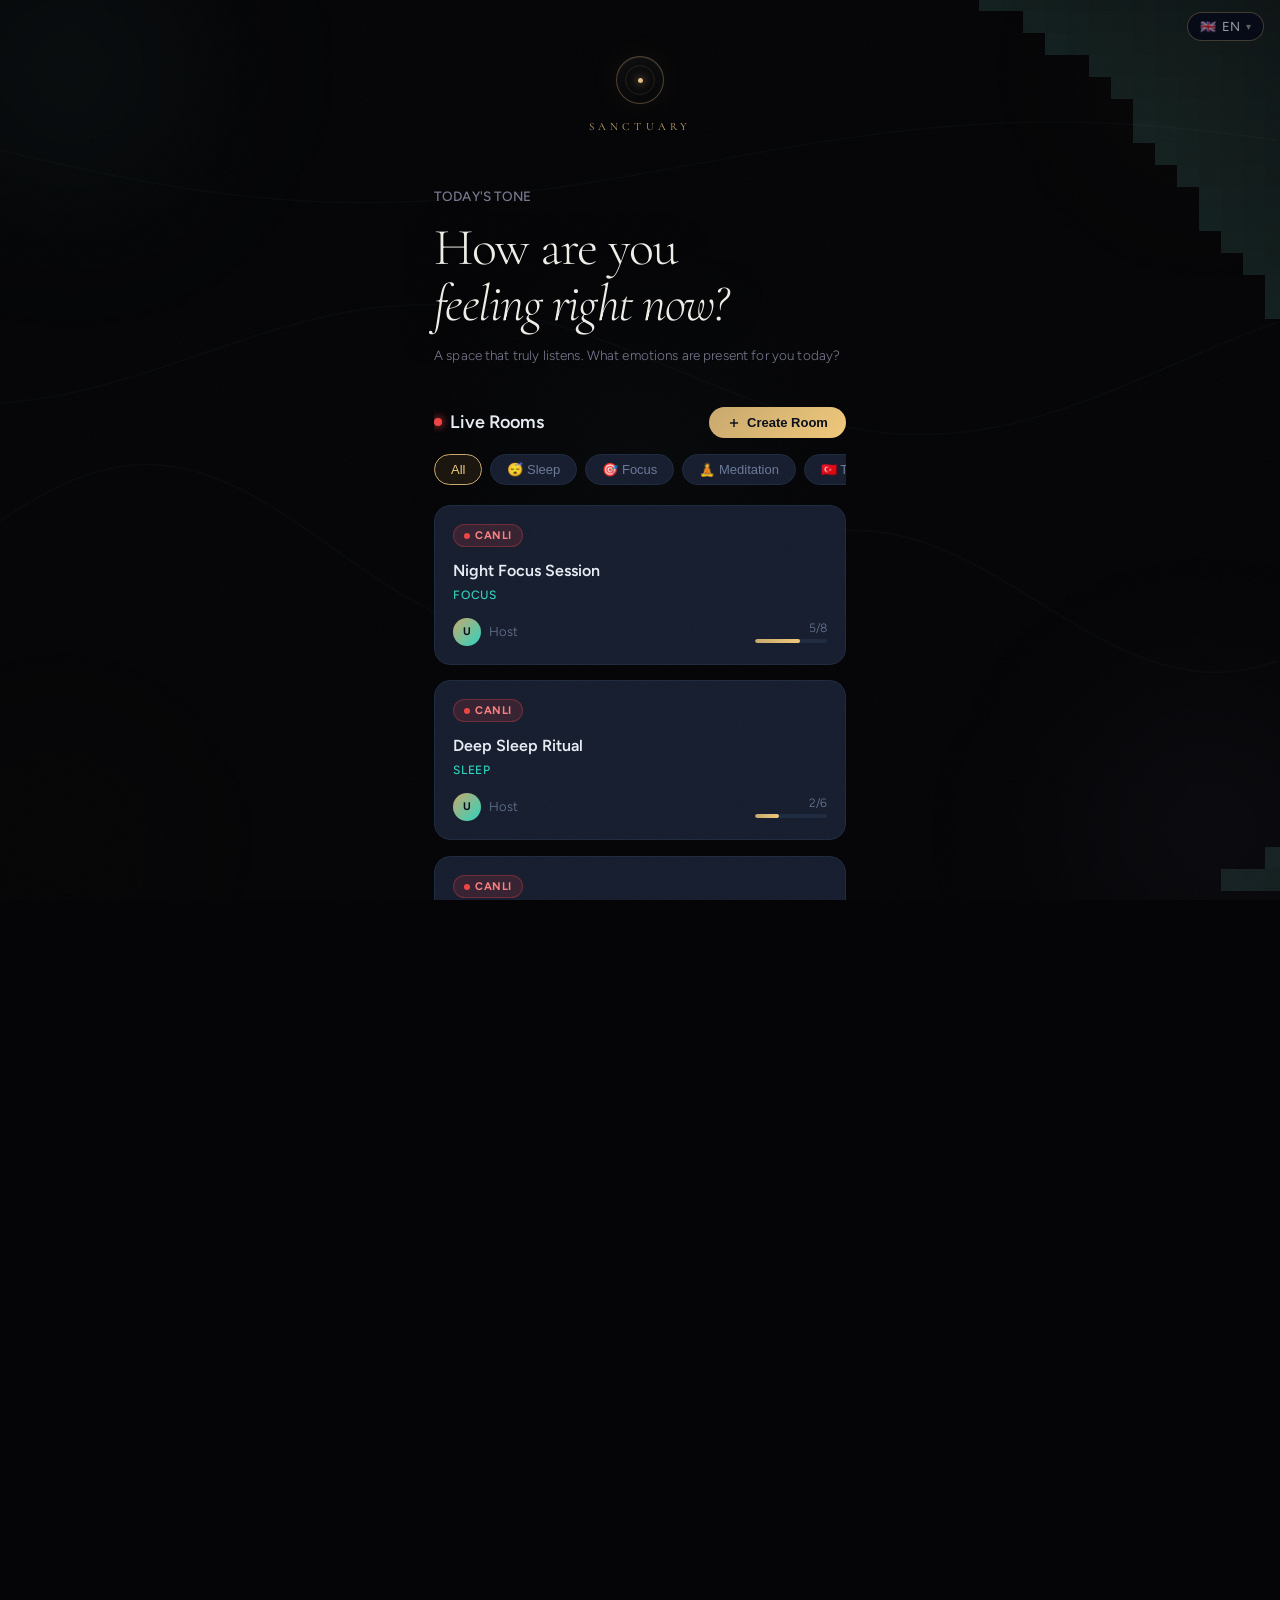
==== commit ea4ec345: "Add files via upload" ====
--- a/index.html
+++ b/index.html
@@ -5320,745 +5320,6 @@
 }
 
 /* ═══════════════════════════════════════════════════════════════
-   SECTION 7 — AUDIO ENGINE (Singleton)
-   PHASE 5 değişiklikleri:
-     - _attachAppStateListeners: listener referansları kaydedilir
-     - dispose(): tüm listener'lar removeEventListener ile kaldırılır
-     - dispose(): masterGain + analyser disconnect edilir
-     - Visibility API: arka planda AudioContext otomatik suspend olur
-═══════════════════════════════════════════════════════════════ */
-
-class AudioEngine {
-  constructor() {
-    if (AudioEngine._instance) return AudioEngine._instance;
-    AudioEngine._instance = this;
-
-    this._ctx             = null;
-    this._masterGain      = null;
-    this._analyser        = null;
-    this._layers          = new Map();
-    this.isInitialized    = false;
-    this._initPromise     = null;
-    this._playing         = false;
-
-    this._appInBackground = false;
-    this._backgroundVolume = 0.4;
-
-    this._adapter         = new WebAudioAdapter();
-    this._preloadCache    = new PreloadCache();
-    this._waveformRAF     = new WaveformRAFManager();
-
-    this._sessionStart    = null;
-    this._listeners       = new Map();
-
-    /* PHASE 5: Event listener referansları — dispose()'da kaldırılır */
-    this._boundHandlers   = {};
-
-    /* Aşama 1 — FrequencyManager: harmonik frekans yönetimi */
-    this.frequencyManager = (typeof window.getFrequencyManager === 'function')
-      ? window.getFrequencyManager(432)
-      : null;
-
-    this._attachAppStateListeners();
-  }
-
-  static getInstance() {
-    if (!AudioEngine._instance) new AudioEngine();
-    return AudioEngine._instance;
-  }
-
-  async initialize() {
-    if (this.isInitialized) return;
-    if (this._initPromise) return this._initPromise;
-
-    this._initPromise = (async () => {
-      try {
-        this._ctx = this._adapter.createContext();
-
-        /* PHASE 6 — Safari ses politikası:
-         * Safari'de AudioContext kullanıcı etkileşimi olmadan 'suspended' başlar.
-         * Önce resume dene; başarısız olursa kullanıcı etkileşimi dinleyicisi ekle. */
-        try {
-          await this._adapter.resumeContext(this._ctx);
-        } catch (resumeErr) {
-          console.warn('[AudioEngine] İlk resume başarısız (Safari bekleniyor):', resumeErr);
-        }
-
-        /* PHASE 6 — Safari AudioContext kilit açma:
-         * İlk kullanıcı etkileşiminde (click / touchstart) resume() çağrılır. */
-        this._attachSafariAudioUnlock();
-
-        this._masterGain = this._ctx.createGain();
-        this._masterGain.gain.value = AUDIO_CONFIG.DEFAULT_MASTER_VOLUME;
-
-        this._analyser = this._ctx.createAnalyser();
-        this._analyser.fftSize                = AUDIO_CONFIG.FFT_SIZE;
-        this._analyser.smoothingTimeConstant  = AUDIO_CONFIG.SMOOTHING;
-
-        this._masterGain.connect(this._analyser);
-        this._analyser.connect(this._ctx.destination);
-
-        this.isInitialized = true;
-        this._emit('initialized');
-        console.info('[AudioEngine] Startıldı. State:', this._ctx.state);
-      } catch (err) {
-        this._initPromise = null;
-        console.error('[AudioEngine] Startma hatası:', err);
-        throw err;
-      } finally {
-        this._initPromise = null;
-      }
-    })();
-
-    return this._initPromise;
-  }
-
-  async _ensureReady() {
-    if (!this.isInitialized) await this.initialize();
-    await this._adapter.resumeContext(this._ctx);
-  }
-
-  async preload(uris = []) {
-    await this._ensureReady();
-    await this._preloadCache.preloadMany(this._ctx, uris, this._adapter);
-    this._emit('preloadComplete', { uris });
-  }
-
-  async loadScript(script, options = {}) {
-    if (!script?.tracks) throw new Error('[AudioEngine] Geçersiz script formatı.');
-    await this._ensureReady();
-
-    const {
-      crossfade = true,
-      crossfadeDuration = AUDIO_CONFIG.CROSSFADE_DURATION,
-    } = options;
-
-    const incoming = await this._buildLayers(script);
-
-    if (crossfade && this._layers.size > 0 && this._playing) {
-      await this._crossfadeTo(incoming, crossfadeDuration);
-    } else {
-      await this._stopAllLayers();
-      this._layers = incoming;
-      if (script.mix?.masterVolume != null) {
-        this._masterGain.gain.value = script.mix.masterVolume;
-      }
-      if (this._playing) this._startAllLayers();
-    }
-
-    this._emit('scriptLoaded', { scene: script.scene, trackCount: incoming.size });
-    /* PHASE 12 — Frekansı kaydet (getFrequency() için) */
-    const baseTrack = script.tracks?.find(t => t.baseFreq || t.type === 'binaural');
-    if (baseTrack?.baseFreq) this._currentFreq = baseTrack.baseFreq;
-    return script;
-  }
-
-  async _buildLayers(script) {
-    const limit = Math.min(script.tracks.length, AUDIO_CONFIG.MAX_LAYERS);
-    const map   = new Map();
-
-    for (let i = 0; i < limit; i++) {
-      const track  = script.tracks[i];
-      const id     = track.id || track.generator || `track_${i}`;
-
-      let buffer = null;
-      if (track.uri) {
-        /* PHASE 5: PreloadCache deduplication — aynı URI için tek fetch */
-        buffer = this._preloadCache.has(track.uri)
-          ? this._preloadCache.get(track.uri)
-          : await this._preloadCache.load(this._ctx, track.uri, this._adapter);
-      }
-
-      const volume = script.mix?.trackVolumes?.[i] ?? track.parameters?.volume ?? 0.5;
-      const layer  = new AudioLayer(id, track.type || 'granular', { ...track.parameters, volume });
-      await layer.initialize(this._ctx, this._masterGain, buffer);
-
-      map.set(id, layer);
-    }
-
-    return map;
-  }
-
-  async _crossfadeTo(incomingMap, duration) {
-    const outgoing = this._layers;
-    const now      = this._ctx.currentTime;
-
-    incomingMap.forEach((layer) => {
-      layer.gainNode.gain.cancelScheduledValues(now);
-      layer.gainNode.gain.setValueAtTime(0, now);
-      layer.gainNode.gain.linearRampToValueAtTime(
-        layer.params.volume * AUDIO_CONFIG.MAX_TRACK_VOLUME,
-        now + duration,
-      );
-      layer.play(0);
-    });
-
-    outgoing.forEach((layer) => {
-      if (layer.gainNode && this._ctx) {
-        layer.gainNode.gain.cancelScheduledValues(now);
-        layer.gainNode.gain.setValueAtTime(layer.gainNode.gain.value, now);
-        layer.gainNode.gain.linearRampToValueAtTime(0, now + duration);
-      }
-    });
-
-    await new Promise((resolve) => setTimeout(resolve, duration * 1000));
-
-    /* PHASE 5: stop() yerine dispose() — node'ları tamamen serbest bırak */
-    outgoing.forEach((layer) => layer.dispose());
-    outgoing.clear();
-
-    this._layers = incomingMap;
-  }
-
-  /* ── Oynatma Kontrolleri ──────────────────────────────────── */
-
-  async play() {
-    await this._ensureReady();
-    if (this._playing) return;
-
-    this._startAllLayers();
-    this._playing      = true;
-    this._sessionStart = Date.now();
-    this._emit('play');
-  }
-
-  async pause() {
-    if (!this._playing) return;
-    this._layers.forEach((layer) => layer.pause());
-    await this._adapter.suspendContext(this._ctx);
-    this._playing = false;
-    this._emit('pause');
-  }
-
-  async stop() {
-    const sessionInfo = this._finalizeSession();
-    await this._stopAllLayers();
-    await this._adapter.suspendContext(this._ctx);
-    this._playing = false;
-    this._emit('stop', sessionInfo);
-    return sessionInfo;
-  }
-
-  async togglePlay() {
-    if (this._playing) {
-      await this.pause();
-    } else {
-      await this.play();
-    }
-    return this._playing;
-  }
-
-  /* ── Volume / Fade ────────────────────────────────────────── */
-
-  setMasterVolume(value) {
-    if (!this._masterGain) return;
-    const clamped = Math.max(0, Math.min(1, value));
-    this._masterGain.gain.setTargetAtTime(clamped, this._ctx?.currentTime ?? 0, 0.05);
-    this._emit('volumeChange', { master: clamped });
-  }
-
-  setLayerVolume(layerId, value) {
-    const layer = this._layers.get(layerId);
-    if (layer) layer.setVolume(value);
-  }
-
-  async fadeOutAll(duration = 3) {
-    if (!this._masterGain || !this._ctx) return;
-    const now = this._ctx.currentTime;
-    this._masterGain.gain.cancelScheduledValues(now);
-    this._masterGain.gain.setValueAtTime(this._masterGain.gain.value, now);
-    this._masterGain.gain.linearRampToValueAtTime(0, now + duration);
-    return new Promise((resolve) => setTimeout(resolve, duration * 1000));
-  }
-
-  setLayerParameter(layerId, param, value) {
-    const layer = this._layers.get(layerId);
-    if (layer) layer.setParameter(param, value);
-  }
-
-  /* ── Waveform RAF ─────────────────────────────────────────── */
-
-  /**
-   * PHASE 5: RAF döngüsünü başlatır.
-   * Sekme arka plana geçince otomatik durur (WaveformRAFManager).
-   */
-  startWaveformLoop(callback) {
-    this._waveformRAF.start(callback);
-  }
-
-  /**
-   * PHASE 5: RAF döngüsünü tamamen durdurur ve cancelAnimationFrame çağırır.
-   */
-  stopWaveformLoop() {
-    this._waveformRAF.stop();
-    console.info('[AudioEngine] Waveform RAF döngüsü durduruldu.');
-  }
-
-  /* ── Analiz verisi ────────────────────────────────────────── */
-
-  getAudioData() {
-    if (!this._analyser) return null;
-    try {
-      const data = new Uint8Array(this._analyser.frequencyBinCount);
-      this._analyser.getByteFrequencyData(data);
-      let sum = 0, peak = 0;
-      for (let i = 0; i < data.length; i++) {
-        sum += data[i];
-        if (data[i] > peak) peak = data[i];
-      }
-      return {
-        frequencies: Array.from(data),
-        peak:        peak / 255,
-        average:     (sum / data.length) / 255,
-      };
-    } catch {
-      return null;
-    }
-  }
-
-  get isPlaying()    { return this._playing; }
-  get masterVolume() { return this._masterGain?.gain.value ?? 0; }
-  get activeLayers() { return Array.from(this._layers.keys()); }
-  get contextState() { return this._ctx?.state ?? 'closed'; }
-
-  /* ── PHASE 12: Frekans ve Ses Seviyesi Erişim Metodları ──── */
-
-  /**
-   * Mevcut temel frekansı döndürür.
-   * loadScript() çağrıldığında _currentFreq güncellenir.
-   */
-  getFrequency() {
-    return this._currentFreq ?? 432;
-  }
-
-  /**
-   * Temel frekansı değiştirir — binaural beat layer'larına parametre olarak gönderir.
-   * @param {number} hz — yeni temel frekans (Hz)
-   */
-  setFrequency(hz) {
-    const freq = isFinite(hz) && hz > 0 ? hz : 432;
-    this._currentFreq = freq;
-
-    /* Aşama 1 — FrequencyManager'ı da güncelle */
-    if (this.frequencyManager) {
-      this.frequencyManager.setBaseFreq(freq);
-    }
-
-    this._layers.forEach((layer) => {
-      if (layer.type === 'binaural') {
-        layer.setParameter('baseFreq', freq);
-      }
-    });
-    this._emit('frequencyChange', { frequency: freq });
-  }
-
-  /**
-   * Mevcut master volume değerini döndürür (0–1 arası).
-   * masterVolume getter ile aynı işlev; harici kod için alias.
-   */
-  getMasterVolume() {
-    return this._masterGain?.gain.value ?? 0;
-  }
-
-  /* ── Background Audio ────────────────────────────────────── */
-
-  handleAppBackground() {
-    if (this._appInBackground) return;
-    this._appInBackground = true;
-
-    if (this._masterGain && this._ctx) {
-      this._masterGain.gain.setTargetAtTime(
-        this._backgroundVolume,
-        this._ctx.currentTime,
-        0.3,
-      );
-    }
-    /* PHASE 5: Arka planda waveform RAF'ı durdur — CPU tasarrufu */
-    this._waveformRAF.stop();
-    this._emit('background');
-  }
-
-  async handleAppForeground() {
-    if (!this._appInBackground) return;
-    this._appInBackground = false;
-
-    await this._adapter.resumeContext(this._ctx);
-    if (this._masterGain && this._ctx) {
-      this._masterGain.gain.setTargetAtTime(
-        AUDIO_CONFIG.DEFAULT_MASTER_VOLUME,
-        this._ctx.currentTime,
-        0.3,
-      );
-    }
-    this._emit('foreground');
-  }
-
-  /**
-   * PHASE 5: Listener referansları _boundHandlers'a kaydedilir.
-   * dispose() içinde removeEventListener ile temizlenir.
-   * Bellek sızıntısı önlenir.
-   */
-  /**
-   * PHASE 6 — Safari AudioContext Kilit Açma
-   * Safari'de AudioContext kullanıcı etkileşimi olmadan 'suspended' kalır.
-   * İlk click veya touchstart olayında resume() çağrılır ve dinleyici kaldırılır.
-   * Bu yöntem iOS 15+, Safari 14+ ile tam uyumludur.
-   */
-  _attachSafariAudioUnlock() {
-    if (!this._ctx) return;
-
-    const unlock = async () => {
-      if (this._ctx && this._ctx.state === 'suspended') {
-        try {
-          await this._ctx.resume();
-          console.info('[AudioEngine] Safari AudioContext kullanıcı etkileşimiyle açıldı.');
-        } catch (err) {
-          console.warn('[AudioEngine] Safari unlock hatası:', err);
-        }
-      }
-      // Listenyicileri tek seferlik kaldır
-      document.removeEventListener('click',      unlock, true);
-      document.removeEventListener('touchstart', unlock, true);
-      document.removeEventListener('touchend',   unlock, true);
-      document.removeEventListener('keydown',    unlock, true);
-    };
-
-    document.addEventListener('click',      unlock, { once: true, capture: true, passive: true });
-    document.addEventListener('touchstart', unlock, { once: true, capture: true, passive: true });
-    document.addEventListener('touchend',   unlock, { once: true, capture: true, passive: true });
-    document.addEventListener('keydown',    unlock, { once: true, capture: true, passive: true });
-  }
-
-  _attachAppStateListeners() {
-    if (typeof document === 'undefined') return;
-
-    /* Visibility change handler */
-    this._boundHandlers.visibilityChange = () => {
-      if (document.hidden) {
-        this.handleAppBackground();
-      } else {
-        this.handleAppForeground();
-      }
-    };
-    document.addEventListener('visibilitychange', this._boundHandlers.visibilityChange);
-
-    if (typeof window !== 'undefined') {
-      /* Message handler (React Native WebView) */
-      this._boundHandlers.message = (event) => {
-        try {
-          const data = typeof event.data === 'string' ? JSON.parse(event.data) : event.data;
-          if (data?.type === 'APP_STATE_CHANGE') {
-            if (data.state === 'background') this.handleAppBackground();
-            if (data.state === 'active')     this.handleAppForeground();
-          }
-        } catch { /* yoksay */ }
-      };
-      window.addEventListener('message', this._boundHandlers.message);
-      document.addEventListener('message', this._boundHandlers.message);
-
-      /* Page hide — mobil tarayıcılarda sekme kapatılınca */
-      this._boundHandlers.pageHide = () => {
-        this.handleAppBackground();
-      };
-      window.addEventListener('pagehide', this._boundHandlers.pageHide);
-    }
-  }
-
-  _finalizeSession() {
-    if (!this._sessionStart) return { duration: 0 };
-    const duration     = Math.floor((Date.now() - this._sessionStart) / 1000);
-    this._sessionStart = null;
-    return { duration, timestamp: new Date().toISOString() };
-  }
-
-  _startAllLayers() {
-    this._layers.forEach((layer) => {
-      if (!layer.isPlaying) layer.play();
-    });
-  }
-
-  async _stopAllLayers() {
-    /* PHASE 5: dispose() ile node'ları tamamen serbest bırak */
-    this._layers.forEach((layer) => layer.dispose());
-    this._layers.clear();
-  }
-
-  on(event, callback) {
-    if (!this._listeners.has(event)) this._listeners.set(event, new Set());
-    this._listeners.get(event).add(callback);
-    return () => this._listeners.get(event)?.delete(callback);
-  }
-
-  _emit(event, payload) {
-    this._listeners.get(event)?.forEach((cb) => {
-      try { cb(payload); } catch (err) { console.warn('[AudioEngine] Listener hatası:', err); }
-    });
-  }
-
-  /**
-   * PHASE 5: dispose() — Tam temizleme
-   *   1. Tüm layer'ları dispose et (gainNode + sourceNode disconnect)
-   *   2. masterGain + analyser disconnect et
-   *   3. AudioContext'i kapat
-   *   4. Tüm event listener'ları removeEventListener ile kaldır
-   *   5. WaveformRAF'ı durdur
-   *   6. PreloadCache'i boşalt
-   *   7. Singleton referansını sıfırla
-   */
-  async dispose() {
-    console.info('[AudioEngine] Dispose başlatılıyor...');
-
-    /* 1. Waveform RAF durdur */
-    this._waveformRAF.dispose();
-
-    /* 2. Layer'ları temizle */
-    await this._stopAllLayers();
-
-    /* 3. Audio graph node'larını disconnect et */
-    try {
-      if (this._analyser) {
-        this._analyser.disconnect();
-        this._analyser = null;
-      }
-      if (this._masterGain) {
-        this._masterGain.disconnect();
-        this._masterGain = null;
-      }
-    } catch (err) {
-      console.warn('[AudioEngine] Node disconnect uyarısı:', err);
-    }
-
-    /* 4. AudioContext kapat */
-    try {
-      await this._adapter.closeContext(this._ctx);
-      this._ctx = null;
-    } catch (err) {
-      console.warn('[AudioEngine] AudioContext kapatma uyarısı:', err);
-    }
-
-    /* 5. Event listener'ları kaldır — PHASE 5 bellek sızıntısı önlemi */
-    try {
-      if (this._boundHandlers.visibilityChange) {
-        document.removeEventListener('visibilitychange', this._boundHandlers.visibilityChange);
-      }
-      if (this._boundHandlers.message && typeof window !== 'undefined') {
-        window.removeEventListener('message', this._boundHandlers.message);
-        document.removeEventListener('message', this._boundHandlers.message);
-      }
-      if (this._boundHandlers.pageHide && typeof window !== 'undefined') {
-        window.removeEventListener('pagehide', this._boundHandlers.pageHide);
-      }
-      this._boundHandlers = {};
-      console.info('[AudioEngine] Event listener\'lar temizlendi.');
-    } catch (err) {
-      console.warn('[AudioEngine] Listener temizleme uyarısı:', err);
-    }
-
-    /* 6. Önbelleği boşalt */
-    this._preloadCache.clear();
-
-    /* 7. Singleton + state sıfırla */
-    this.isInitialized    = false;
-    this._playing         = false;
-    this._listeners.clear();
-    AudioEngine._instance = null;
-
-    console.info('[AudioEngine] Dispose tamamlandı.');
-    this._emit('disposed');
-  }
-}
-
-AudioEngine._instance = null;
-
-/* ═══════════════════════════════════════════════════════════════
-   SECTION 8B — ROOM SYNC (Phase 10)
-   RoomManager ile ses köprüsü:
-     - syncRoomAudio()          Host sesi değişince engine'i günceller
-     - startBreathBroadcast()   Nefes başlayınca odaya bildirim
-     - stopBreathBroadcast()    Nefes bitince odaya bildirim
-     - _listenRoomEvents()      RoomManager event'lerini dinler
-═══════════════════════════════════════════════════════════════ */
-
-AudioEngine.prototype.syncRoomAudio = function syncRoomAudio(roomId, audioConfig) {
-  if (!audioConfig) return;
-  var engine = this;
-
-  // 1. RoomManager'a bildir (kaydeder + broadcast eder)
-  try {
-    if (typeof RoomManager !== 'undefined') {
-      RoomManager.syncRoomAudio(roomId, audioConfig);
-    }
-  } catch (e) { /* RoomManager yüklenmemiş olabilir */ }
-
-  // 2. Yerel AudioEngine'i yeni konfigürasyona çek (sessizce)
-  var script = {
-    scene: audioConfig.label || 'room_sync',
-    tracks: [{
-      id:   audioConfig.gen || 'binaural',
-      type: audioConfig.gen === 'rain' || audioConfig.gen === 'waves' || audioConfig.gen === 'wind' || audioConfig.gen === 'fire'
-              ? 'granular' : 'binaural',
-      parameters: {
-        generator: audioConfig.gen  || 'binaural',
-        baseFreq:  audioConfig.base || 432,
-        beatFreq:  audioConfig.beat || 7,
-        volume:    0.6,
-      },
-    }],
-    mix: { masterVolume: 0.75 },
-  };
-
-  if (engine.isInitialized && engine._playing) {
-    engine.loadScript(script, { crossfade: true, crossfadeDuration: 2.5 })
-      .then(function () {
-        console.info('[AudioEngine] Room ses senkronizasyonu tamamlandı:', audioConfig);
-        engine._emit('roomAudioSynced', { roomId: roomId, audioConfig: audioConfig });
-      })
-      .catch(function (err) {
-        console.warn('[AudioEngine] Room ses senkronizasyonu hatası:', err);
-      });
-  }
-};
-
-/**
- * Nefes döngüsü başladığında odaya bildir.
- * startBreathCycle() çağrısıyla birlikte kullanılır.
- * @param {string} roomId  — Bulunulan oda ID'si
- * @param {string} userId  — Yerel kullanıcı ID'si (varsayılan: 'user_local')
- */
-AudioEngine.prototype.startBreathBroadcast = function startBreathBroadcast(roomId, userId) {
-  userId = userId || 'user_local';
-  try {
-    if (typeof RoomManager !== 'undefined') {
-      RoomManager.setBreathing(roomId, userId, true);
-    }
-  } catch (e) {}
-  this._emit('breathStart', { roomId: roomId, userId: userId });
-  console.info('[AudioEngine] Nefes yayını başladı:', userId);
-};
-
-/**
- * Nefes döngüsü bittiğinde odaya bildir.
- */
-AudioEngine.prototype.stopBreathBroadcast = function stopBreathBroadcast(roomId, userId) {
-  userId = userId || 'user_local';
-  try {
-    if (typeof RoomManager !== 'undefined') {
-      RoomManager.setBreathing(roomId, userId, false);
-    }
-  } catch (e) {}
-  this._emit('breathStop', { roomId: roomId, userId: userId });
-  console.info('[AudioEngine] Nefes yayını durduruldu:', userId);
-};
-
-/**
- * RoomManager'ın broadcast event'lerini dinler.
- * Başka bir host ses değiştirince bu engine otomatik güncellenir.
- * @param {string} roomId  — Takip edilecek oda
- */
-AudioEngine.prototype._listenRoomEvents = function _listenRoomEvents(roomId) {
-  var engine = this;
-  if (!roomId) return;
-
-  try {
-    if (typeof RoomManager === 'undefined') return;
-
-    RoomManager.on('audio_sync', function (data) {
-      if (data && data.roomId === roomId) {
-        console.info('[AudioEngine] Host ses güncellemesi alındı:', data.audioConfig);
-
-        // Kullanıcıya toast bildirimi
-        try {
-          if (window.SanctuaryToast) {
-            window.SanctuaryToast.info(
-              (data.audioConfig.base || '') + ' Hz · ' + (data.audioConfig.gen || ''),
-              '🎵 Host updated the sound'
-            );
-          }
-        } catch (e) {}
-
-        // Motoru güncelle (crossfade ile sessizce geçiş)
-        if (engine.isInitialized) {
-          var script = {
-            scene: 'host_sync',
-            tracks: [{
-              id:   data.audioConfig.gen || 'binaural',
-              type: 'granular',
-              parameters: {
-                generator: data.audioConfig.gen  || 'binaural',
-                baseFreq:  data.audioConfig.base || 432,
-                beatFreq:  data.audioConfig.beat || 7,
-                volume:    0.6,
-              },
-            }],
-            mix: { masterVolume: 0.75 },
-          };
-          engine.loadScript(script, { crossfade: true, crossfadeDuration: 2.0 })
-            .catch(function (err) { console.warn('[AudioEngine] Host sync yükleme hatası:', err); });
-        }
-      }
-    });
-
-    RoomManager.on('host_changed', function (data) {
-      if (data && data.roomId === roomId) {
-        console.info('[AudioEngine] Yeni host:', data.newHost);
-        engine._emit('hostChanged', data);
-      }
-    });
-
-    console.info('[AudioEngine] Room event dinleyicileri kuruldu. OdaID:', roomId);
-  } catch (e) {
-    console.warn('[AudioEngine] _listenRoomEvents hatası:', e);
-  }
-};
-
-/* ═══════════════════════════════════════════════════════════════
-   SECTION 8 — LEGACY ADAPTER
-═══════════════════════════════════════════════════════════════ */
-
-function createLegacyAdapter() {
-  const engine = AudioEngine.getInstance();
-
-  return {
-    get isInitialized()    { return engine.isInitialized; },
-    get masterGain()       { return engine._masterGain; },
-    get analyser()         { return engine._analyser; },
-
-    initialize:            ()           => engine.initialize(),
-    loadScript:            (script)     => engine.loadScript(script),
-    startAllLayers:        ()           => engine._startAllLayers(),
-    stopAllLayers:         ()           => engine._stopAllLayers(),
-    togglePlay:            ()           => engine.togglePlay(),
-    setTrackVolume:        (id, vol)    => engine.setLayerVolume(id, vol),
-    updateTrackParameter:  (id, p, v)   => engine.setLayerParameter(id, p, v),
-    getAudioData:          ()           => engine.getAudioData(),
-    stopAndSaveSession:    ()           => Promise.resolve(engine._finalizeSession()),
-    startWaveformLoop:     (cb)         => engine.startWaveformLoop(cb),
-    stopWaveformLoop:      ()           => engine.stopWaveformLoop(),
-    dispose:               ()           => engine.dispose(),
-  };
-}
-
-/* ═══════════════════════════════════════════════════════════════
-   EXPORTS
-═══════════════════════════════════════════════════════════════ */
-/**
- * ── İnsan Sesi / TTS Efekt Zinciri İskeleti ────────────────────────────────
- * FMSynthesizer.addReverb() ve FMSynthesizer.addSaturation() metodları
- * birleştirilerek TTS sesine de uygulanabilir:
- *
- *   const fm = new FMSynthesizer(ctx, dest, { carrierFreq: 432 });
- *   fm.addReverb(0.4, 0.3);      // oda boyutu, ıslak mix
- *   fm.addSaturation(0.15);       // sıcaklık miktarı
- *   fm.start();
- *
- * TTS entegrasyonu için: MediaElementAudioSourceNode → gainNode → reverb → dest
- * ─────────────────────────────────────────────────────────────────────────────
- */
-
-/* ── Browser / Node çift uyumluluk ── */
-
-/* Browser global */
-window.AudioEngine = AudioEngine;
 
 </script>
 
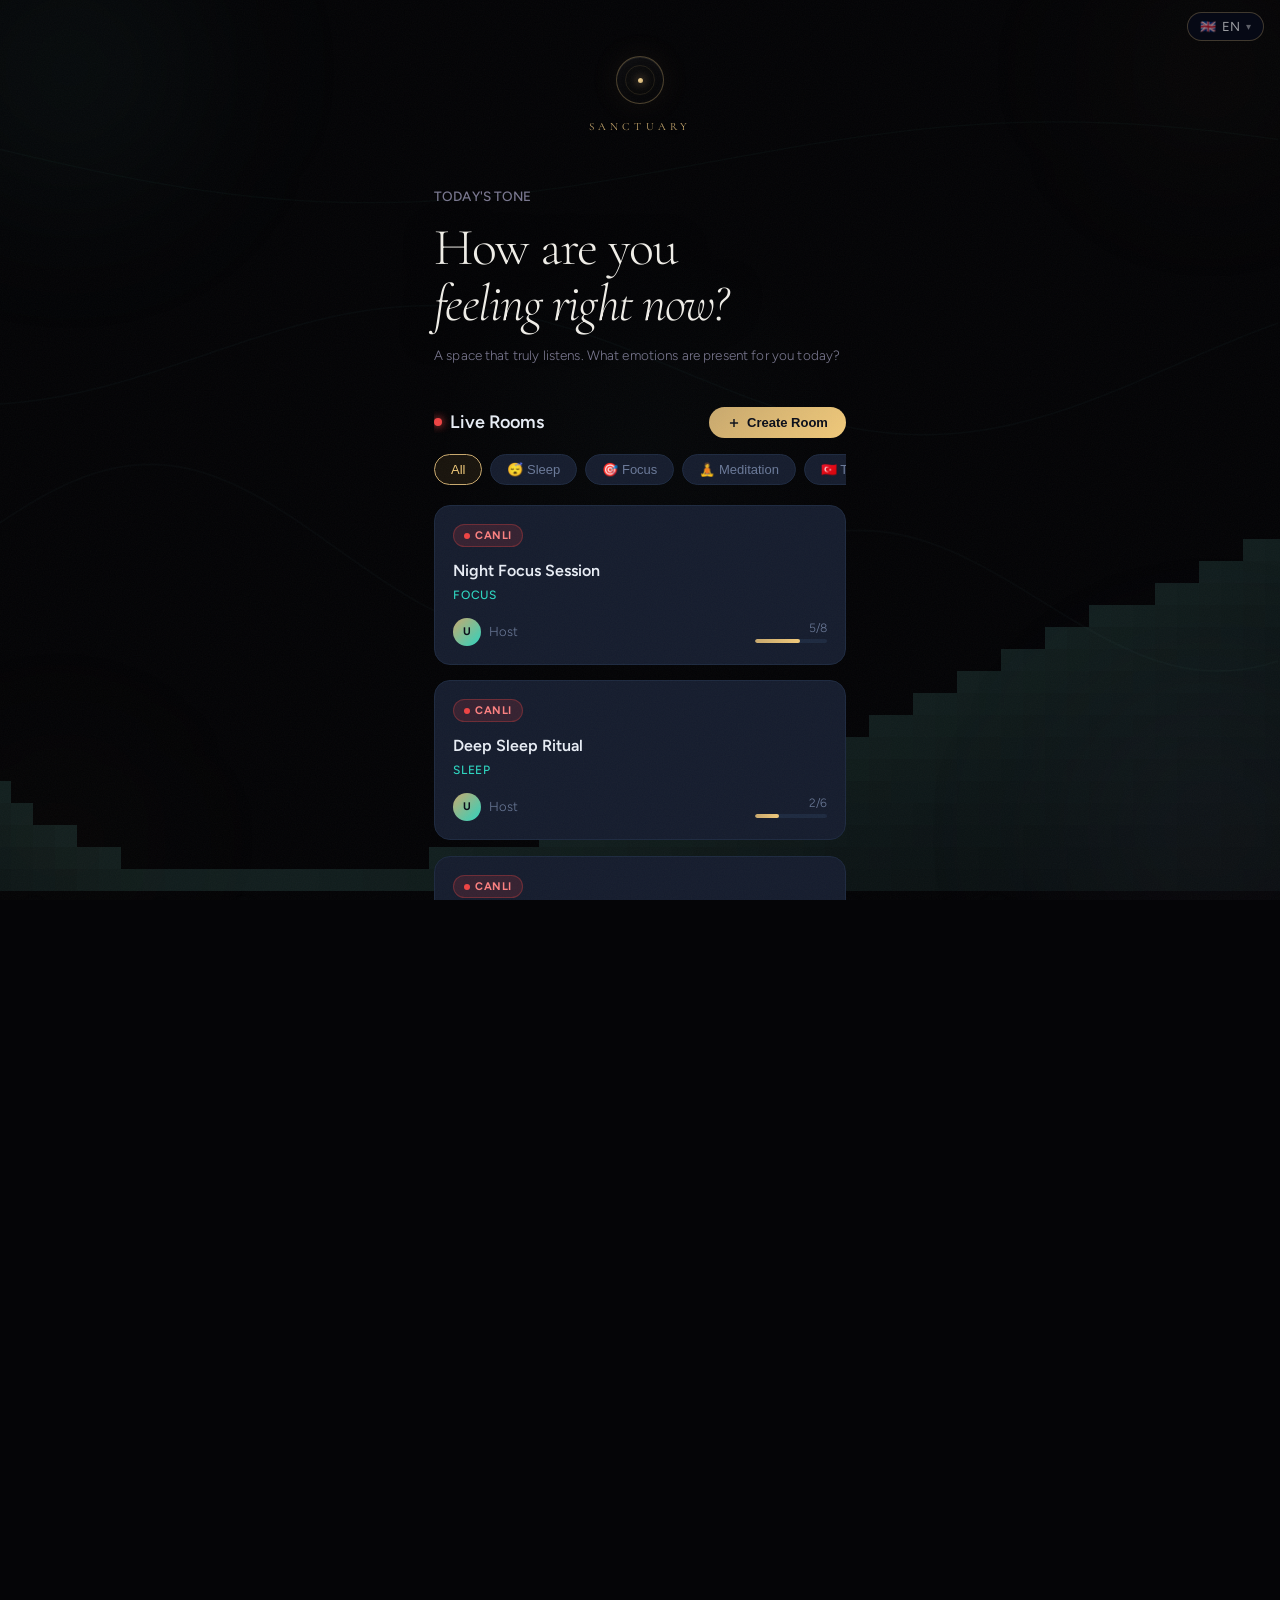
==== commit 8c7ed03d: "Add files via upload" ====
--- a/index.html
+++ b/index.html
@@ -2,7 +2,7 @@
 <html lang="tr">
 <head>
 <script>
-/* Console polyfill — artifact/sandbox uyumluluğu */
+/* Console polyfill -- artifact/sandbox uyumluluğu */
 (function(){
   var c = window.console = window.console || {};
   ['log','info','warn','error','debug','group','groupEnd','time','timeEnd'].forEach(function(m){
@@ -4246,15 +4246,15 @@
 
 
 <script>
-/* ═══════════════════════════════════════════════════════════════
+/* ---------------------------------------------------------------
    GRANULAR ENGINE
-   ═══════════════════════════════════════════════════════════════ */
+   --------------------------------------------------------------- */
 /**
- * GranularEngine.js — Sanctuary Granular Sentez Motoru
- * ─────────────────────────────────────────────────────────────────────────────
+ * GranularEngine.js -- Sanctuary Granular Sentez Motoru
+ * -----------------------------------------------------------------------------
  * Rastgele grain (ses parçacığı) üreterek organik, "bulutsu" ses dokusu sağlar.
- * Grain boyutu: 50–200ms | Yoğunluk: 8–20 grain/saniye
- * ─────────────────────────────────────────────────────────────────────────────
+ * Grain boyutu: 50-200ms | Yoğunluk: 8-20 grain/saniye
+ * -----------------------------------------------------------------------------
  */
 
 class GranularEngine {
@@ -4267,10 +4267,10 @@
     this._grains      = [];
 
     this.params = {
-      grainSize : 160,   // ms — sabit büyük grain
-      grainRate : 20,    // /saniye — maksimum overlap
+      grainSize : 160,   // ms -- sabit büyük grain
+      grainRate : 20,    // /saniye -- maksimum overlap
       pitch     : 1.0,
-      scatter   : 0.15,  // çok düşük scatter — tutarlı doku
+      scatter   : 0.15,  // çok düşük scatter -- tutarlı doku
       volume    : params.volume || 0.65,
     };
 
@@ -4285,7 +4285,7 @@
   generateBuffer(type) {
     const ctx = this._ctx;
     const sr  = ctx.sampleRate;
-    const dur = 8;  // 8 saniyelik — yeterince uzun, grain tekrarı az
+    const dur = 8;  // 8 saniyelik -- yeterince uzun, grain tekrarı az
     const buf = ctx.createBuffer(2, sr * dur, sr);
 
     for (let ch = 0; ch < 2; ch++) {
@@ -4364,7 +4364,7 @@
   _scheduleNext() {
     if (!this._active) return;
     this._spawnGrain();
-    // Düşük jitter (%5) — tutarlı overlap
+    // Düşük jitter (%5) -- tutarlı overlap
     const interval = 1000 / this.params.grainRate;
     const jitter   = interval * 0.05 * (Math.random() * 2 - 1);
     this._grainTimer = setTimeout(() => this._scheduleNext(), Math.max(8, interval + jitter));
@@ -4414,15 +4414,15 @@
 /* Browser global */
 window.GranularEngine = GranularEngine;
 
-/* ═══════════════════════════════════════════════════════════════
+/* ---------------------------------------------------------------
    FM SENTEZLEYİCİ
-   ═══════════════════════════════════════════════════════════════ */
+   --------------------------------------------------------------- */
 /**
- * FMSynthesizer.js — Sanctuary FM Sentez Motoru
- * ─────────────────────────────────────────────────────────────────────────────
+ * FMSynthesizer.js -- Sanctuary FM Sentez Motoru
+ * -----------------------------------------------------------------------------
  * 2 operatörlü FM sentezleyici: Taşıyıcı (Carrier) + Modülatör
  * Derin frekanslar, binaural vuruşlar ve meditasyon tonları için ADSR zarf.
- * ─────────────────────────────────────────────────────────────────────────────
+ * -----------------------------------------------------------------------------
  */
 
 class FMSynthesizer {
@@ -4430,13 +4430,13 @@
    * @param {AudioContext} ctx
    * @param {AudioNode}    destination
    * @param {object}       params
-   * @param {number}       params.carrierFreq    — Hz (taşıyıcı frekans)
-   * @param {number}       params.modulatorRatio — modülatör/taşıyıcı oranı
-   * @param {number}       params.modulationIndex — modülasyon derinliği
-   * @param {number}       params.volume          — 0–1
-   * @param {object}       params.adsr            — { attack, decay, sustain, release } saniye
-   * @param {boolean}      params.binaural        — stereo binaural mod
-   * @param {number}       params.binauralBeat    — Hz fark (binaural)
+   * @param {number}       params.carrierFreq    -- Hz (taşıyıcı frekans)
+   * @param {number}       params.modulatorRatio -- modülatör/taşıyıcı oranı
+   * @param {number}       params.modulationIndex -- modülasyon derinliği
+   * @param {number}       params.volume          -- 0-1
+   * @param {object}       params.adsr            -- { attack, decay, sustain, release } saniye
+   * @param {boolean}      params.binaural        -- stereo binaural mod
+   * @param {number}       params.binauralBeat    -- Hz fark (binaural)
    */
   constructor(ctx, destination, params = {}) {
     this._ctx         = ctx;
@@ -4461,13 +4461,13 @@
       adsr           : {
         attack : params.adsr?.attack  ?? 2.0,    // saniye
         decay  : params.adsr?.decay   ?? 1.0,
-        sustain: params.adsr?.sustain ?? 0.75,   // seviye (0–1)
+        sustain: params.adsr?.sustain ?? 0.75,   // seviye (0-1)
         release: params.adsr?.release ?? 3.0,
       },
     };
   }
 
-  /* ── Start ───────────────────────────────────────────────────────────── */
+  /* -- Start ------------------------------------------------------------- */
   start() {
     if (this._active) return;
     this._active = true;
@@ -4476,7 +4476,7 @@
     const now = ctx.currentTime;
     const p   = this.params;
 
-    /* ── Çıkış gain ── */
+    /* -- Çıkış gain -- */
     this._outputGain = ctx.createGain();
     this._outputGain.gain.setValueAtTime(0, now);
     this._outputGain.connect(this._destination);
@@ -4491,7 +4491,7 @@
     this._applyADSR(now);
   }
 
-  /* ── Stop (Release fazı) ─────────────────────────────────────────────── */
+  /* -- Stop (Release fazı) ----------------------------------------------- */
   stop() {
     if (!this._active) return;
     this._active = false;
@@ -4515,7 +4515,7 @@
     setTimeout(() => this.dispose(), (release + 0.3) * 1000);
   }
 
-  /* ── Parametre güncelle ───────────────────────────────────────────────── */
+  /* -- Parametre güncelle ------------------------------------------------- */
   setCarrierFreq(freq) {
     if (!isFinite(freq) || freq <= 0) return;
     this.params.carrierFreq = freq;
@@ -4550,11 +4550,11 @@
     }
   }
 
-  /* ── Reverb iskeleti ──────────────────────────────────────────────────── */
+  /* -- Reverb iskeleti ---------------------------------------------------- */
   /**
    * Basit convolver-based reverb zinciri.
-   * @param {number} roomSize  — 0–1
-   * @param {number} wetMix    — 0–1
+   * @param {number} roomSize  -- 0-1
+   * @param {number} wetMix    -- 0-1
    */
   addReverb(roomSize = 0.3, wetMix = 0.25) {
     const ctx = this._ctx;
@@ -4579,10 +4579,10 @@
     wetGain.connect(this._destination);
   }
 
-  /* ── Saturation iskeleti ─────────────────────────────────────────────── */
+  /* -- Saturation iskeleti ----------------------------------------------- */
   /**
    * Yumuşak harmonik zenginleştirme (waveshaper).
-   * @param {number} amount — 0–1 (sıcaklık miktarı)
+   * @param {number} amount -- 0-1 (sıcaklık miktarı)
    */
   addSaturation(amount = 0.2) {
     const ctx    = this._ctx;
@@ -4595,7 +4595,7 @@
     shaper.connect(this._destination);
   }
 
-  /* ── Temizlik ─────────────────────────────────────────────────────────── */
+  /* -- Temizlik ----------------------------------------------------------- */
   dispose() {
     [this._carrier, this._carrierR, this._modulator, this._modGain,
      this._outputGain, this._merger].forEach((node) => {
@@ -4606,9 +4606,9 @@
     this._modGain = this._outputGain = this._merger = null;
   }
 
-  /* ────────────────────────────────────────────────────────────────────────
+  /* ------------------------------------------------------------------------
    * ÖZEL METODLAR
-   * ──────────────────────────────────────────────────────────────────────── */
+   * ------------------------------------------------------------------------ */
 
   _startMono(now) {
     const ctx = this._ctx;
@@ -4643,7 +4643,7 @@
     this._merger = ctx.createChannelMerger(2);
     this._merger.connect(this._outputGain);
 
-    /* Sol kanal — taşıyıcı */
+    /* Sol kanal -- taşıyıcı */
     this._modulator = ctx.createOscillator();
     this._modulator.type            = 'sine';
     this._modulator.frequency.value = p.carrierFreq * p.modulatorRatio;
@@ -4663,7 +4663,7 @@
     this._carrier.connect(leftGain);
     leftGain.connect(this._merger, 0, 0);
 
-    /* Sağ kanal — binauralBeat Hz fark */
+    /* Sağ kanal -- binauralBeat Hz fark */
     this._carrierR = ctx.createOscillator();
     this._carrierR.type            = 'sine';
     this._carrierR.frequency.value = p.carrierFreq + p.binauralBeat;
@@ -4720,23 +4720,23 @@
   }
 }
 
-/* ── Export ───────────────────────────────────────────────────────────────── */
+/* -- Export ----------------------------------------------------------------- */
 
 /* Browser global */
 window.FMSynthesizer = FMSynthesizer;
 
-/* ═══════════════════════════════════════════════════════════════
+/* ---------------------------------------------------------------
    AUDIO ENGINE
-   ═══════════════════════════════════════════════════════════════ */
+   --------------------------------------------------------------- */
 /**
- * AudioEngine.js — Sanctuary 12. Aşama (Safari/iOS Uyumluluğu)
- * ─────────────────────────────────────────────────────────────────────────────
+ * AudioEngine.js -- Sanctuary 12. Aşama (Safari/iOS Uyumluluğu)
+ * -----------------------------------------------------------------------------
  * Değişiklikler (Phase 6):
  *   1. Safari ses politikası: ilk kullanıcı etkileşiminde AudioContext.resume()
  *   2. AudioWorklet yükleme hatasına karşı try-catch fallback (Safari uyumlu)
  *   3. _attachSafariAudioUnlock(): click/touchstart ile AudioContext kilidini açar
  *   4. initialize() güçlendirildi: state 'suspended' ise otomatik resume dener
- * ─────────────────────────────────────────────────────────────────────────────
+ * -----------------------------------------------------------------------------
  * Değişiklikler (Phase 5):
  *   1. WebAudioAdapter.loadAudioFile → cache: 'force-cache' eklendi
  *   2. PreloadCache → tekrar indirmeyi önler, cache-first fetch
@@ -4744,14 +4744,14 @@
  *   4. dispose() → gainNode/sourceNode disconnect, AudioContext kapat, tüm listener'ları temizle
  *   5. Visibility API → sekme arka plana geçince AudioContext suspend, öne gelince resume
  *   6. Waveform RAF → cancelAnimationFrame desteği ile stopWaveformLoop eklendi
- * ─────────────────────────────────────────────────────────────────────────────
+ * -----------------------------------------------------------------------------
  */
 
 'use strict';
 
-/* ═══════════════════════════════════════════════════════════════
-   SECTION 1 — SABİTLER
-═══════════════════════════════════════════════════════════════ */
+/* ---------------------------------------------------------------
+   SECTION 1 -- SABİTLER
+--------------------------------------------------------------- */
 
 const AUDIO_CONFIG = {
   DEFAULT_MASTER_VOLUME:  0.8,
@@ -4766,9 +4766,9 @@
   LOOP_GAP_THRESHOLD:     0.05,
 };
 
-/* ═══════════════════════════════════════════════════════════════
-   SECTION 2 — NATIVE ADAPTER
-═══════════════════════════════════════════════════════════════ */
+/* ---------------------------------------------------------------
+   SECTION 2 -- NATIVE ADAPTER
+--------------------------------------------------------------- */
 
 class WebAudioAdapter {
   createContext() {
@@ -4796,8 +4796,8 @@
   }
 
   /**
-   * PHASE 5 — cache: 'force-cache' ile Service Worker önbelleğinden yükler.
-   * Aynı ses dosyası ikinci kez indirilmez — ağ trafiği ve veri tasarrufu sağlar.
+   * PHASE 5 -- cache: 'force-cache' ile Service Worker önbelleğinden yükler.
+   * Aynı ses dosyası ikinci kez indirilmez -- ağ trafiği ve veri tasarrufu sağlar.
    */
   async loadAudioFile(ctx, uri) {
     const response = await fetch(uri, {
@@ -4812,11 +4812,11 @@
   }
 }
 
-/* ═══════════════════════════════════════════════════════════════
-   SECTION 3 — PRELOAD CACHE
+/* ---------------------------------------------------------------
+   SECTION 3 -- PRELOAD CACHE
    PHASE 5: Aynı URI için promise paylaşımı + Map önbelleği.
    Duplicate fetch tamamen önlenir.
-═══════════════════════════════════════════════════════════════ */
+--------------------------------------------------------------- */
 
 class PreloadCache {
   constructor() {
@@ -4872,9 +4872,9 @@
   get size() { return this._cache.size; }
 }
 
-/* ═══════════════════════════════════════════════════════════════
-   SECTION 4 — AUDIO LAYER
-═══════════════════════════════════════════════════════════════ */
+/* ---------------------------------------------------------------
+   SECTION 4 -- AUDIO LAYER
+--------------------------------------------------------------- */
 
 class AudioLayer {
   constructor(id, type, params = {}) {
@@ -4916,7 +4916,7 @@
   }
 
   async _initWorklet() {
-    /* PHASE 6 — try-catch: Safari'de AudioWorklet desteklenmeyebilir veya
+    /* PHASE 6 -- try-catch: Safari'de AudioWorklet desteklenmeyebilir veya
      * Blob URL politikaları nedeniyle addModule() başarısız olabilir.
      * Bu durumda _initFallbackGenerator() otomatik devreye girer. */
     const blob = new Blob([WORKLET_PROCESSOR_CODE], { type: 'application/javascript' });
@@ -4998,7 +4998,7 @@
           data[i] = Math.sin(2 * Math.PI * 0.12 * t) * 0.18 + (Math.random() * 2 - 1) * 0.08;
           break;
         case 'binaural': {
-          /* Aşama 1 — FrequencyManager üzerinden harmonik frekans al */
+          /* Aşama 1 -- FrequencyManager üzerinden harmonik frekans al */
           const _fm = (typeof window.getFrequencyManager === 'function')
             ? window.getFrequencyManager(this.params.baseFreq || 200)
             : null;
@@ -5074,7 +5074,7 @@
   }
 
   /**
-   * PHASE 5: stop() — tüm node'ları disconnect ederek bellek boşaltır
+   * PHASE 5: stop() -- tüm node'ları disconnect ederek bellek boşaltır
    */
   stop() {
     try {
@@ -5096,7 +5096,7 @@
       /* PHASE 5: gainNode'u da disconnect et */
       if (this.gainNode) {
         this.gainNode.disconnect();
-        /* gainNode referansını null yapma — dispose() içinde yapılır */
+        /* gainNode referansını null yapma -- dispose() içinde yapılır */
       }
     } catch (err) {
       console.warn('[AudioLayer.stop] Temizleme uyarısı:', err);
@@ -5107,7 +5107,7 @@
   }
 
   /**
-   * PHASE 5: dispose() — AudioLayer'ı tamamen serbest bırakır
+   * PHASE 5: dispose() -- AudioLayer'ı tamamen serbest bırakır
    */
   dispose() {
     if (this._fmSynth)  { try { this._fmSynth.dispose();  } catch { /**/ } this._fmSynth  = null; }
@@ -5178,21 +5178,21 @@
   get isStopped() { return this._state === 'stopped' || this._state === 'idle'; }
 }
 
-/* ═══════════════════════════════════════════════════════════════
-   SECTION 5 — AUDIO WORKLET PROCESSOR KODU
-═══════════════════════════════════════════════════════════════ */
+/* ---------------------------------------------------------------
+   SECTION 5 -- AUDIO WORKLET PROCESSOR KODU
+--------------------------------------------------------------- */
 
 const WORKLET_PROCESSOR_CODE = /* js */ `
 class AmbientProcessor extends AudioWorkletProcessor {
   constructor(options) {
     super(options);
     this.generator = 'wind';
-    this.phase     = 0;      /* PHASE 12 — her zaman sıfır ile başla, NaN'a karşı güvenli */
+    this.phase     = 0;      /* PHASE 12 -- her zaman sıfır ile başla, NaN'a karşı güvenli */
     this.active    = true;
     this.port.onmessage = ({ data }) => {
       if (data.type === 'init') {
         const newGen = data.generator || 'wind';
-        /* Generator değiştiğinde phase'i sıfırla — geçiş anında 'pop' engellenir */
+        /* Generator değiştiğinde phase'i sıfırla -- geçiş anında 'pop' engellenir */
         if (newGen !== this.generator) { this.phase = 0; }
         this.generator = newGen;
       }
@@ -5211,7 +5211,7 @@
     const out = outputs[0];
     if (!out || out.length === 0) return true;
 
-    /* NaN koruması — sampleRate geçersizse sessiz çıkış ver */
+    /* NaN koruması -- sampleRate geçersizse sessiz çıkış ver */
     const sr = typeof sampleRate === 'number' && isFinite(sampleRate) && sampleRate > 0
       ? sampleRate : 44100;
 
@@ -5256,11 +5256,11 @@
 registerProcessor('ambient-processor', AmbientProcessor);
 `;
 
-/* ═══════════════════════════════════════════════════════════════
-   SECTION 6 — WAVEFORM RAF MANAGER
+/* ---------------------------------------------------------------
+   SECTION 6 -- WAVEFORM RAF MANAGER
    PHASE 5: requestAnimationFrame döngüsünü yönetir.
    Sekme gizlendiğinde otomatik durur, görünür olunca devam eder.
-═══════════════════════════════════════════════════════════════ */
+--------------------------------------------------------------- */
 
 class WaveformRAFManager {
   constructor() {
@@ -5319,13 +5319,12 @@
   }
 }
 
-/* ═══════════════════════════════════════════════════════════════
 
 </script>
 
 
 <script>
-/* ── Eksik yardımcı fonksiyonlar ── */
+/* -- Eksik yardımcı fonksiyonlar -- */
 
 /* Ekran geçişleri */
 window.goSanctuary = function() {
@@ -5384,7 +5383,7 @@
 };
 </script>
 <script>
-/* ── Global fonksiyon atamaları ── */
+/* -- Global fonksiyon atamaları -- */
 window.pickMood = function(el) {
   var mood  = el.getAttribute('data-mood');
   var emoji = el.querySelector('.ic').textContent;
@@ -5393,7 +5392,7 @@
   var me=document.getElementById('s-emoji'), mm=document.getElementById('s-mood');
   if(me) me.textContent=emoji;
   if(mm) mm.textContent=mood;
-  var msgs={'Anxious':'Restlessness is a temporary guest. Breathe — you are here.',
+  var msgs={'Anxious':'Restlessness is a temporary guest. Breathe -- you are here.',
     'Tired':'Rest is not a luxury, it is a need. Give yourself permission.',
     'Stressed':'Anxiety is your mind trying to protect you. You are safe now.',
     'Sad':'Every feeling passes. This too shall pass. I am here with you.',
@@ -5403,7 +5402,7 @@
   if(msgEl) msgEl.textContent=msgs[mood]||'';
   var bgMap={'Anxious':'teal','Tired':'violet','Stressed':'sky','Sad':'rose','Calm':'teal','Grateful':'gold'};
   if(typeof window.setBgMood==='function') window.setBgMood(bgMap[mood]||'teal');
-  /* StateManager'a kaydet — global _activeMood yerine merkezi state */
+  /* StateManager'a kaydet -- global _activeMood yerine merkezi state */
   try {
     var sm = (typeof getStateManager === 'function') ? getStateManager() : null;
     if (sm && typeof sm.setSelectedMood === 'function') sm.setSelectedMood(mood);
@@ -5462,7 +5461,7 @@
     var msd = await response.json();
     console.log('[generateAIFreq] MSD alındı:', JSON.stringify(msd));
 
-    /* Aşama 1 — GeminiAdapter MSD'sini FrequencyManager'a aktar */
+    /* Aşama 1 -- GeminiAdapter MSD'sini FrequencyManager'a aktar */
     if (typeof window.getFrequencyManager === 'function') {
       window.getFrequencyManager().applyMSD(msd);
       console.info('[FrequencyManager] MSD uygulandı:', msd.frequencySuggestion, 'Hz');
@@ -5493,7 +5492,7 @@
       if(window.engine && window.engine.switchSound){
         window.engine.switchSound({gen:'binaural', base:freq, beat:beat});
       }
-      /* Aşama 2 — SampleManager MSD köprüsü: global switchSound'a msd ilet */
+      /* Aşama 2 -- SampleManager MSD köprüsü: global switchSound'a msd ilet */
       if(typeof window.switchSound === 'function'){
         window.switchSound('binaural', freq, beat, sceneName, msd);
       }
@@ -5548,26 +5547,26 @@
 </script>
 <script>
 /**
- * RoomManager.js — Sanctuary 10. Aşama (Senkronize Odalar & Canlı Etkileşim)
- * ─────────────────────────────────────────────────────────────────────────────
+ * RoomManager.js -- Sanctuary 10. Aşama (Senkronize Odalar & Canlı Etkileşim)
+ * -----------------------------------------------------------------------------
  * Phase 10 Değişiklikleri:
- *   1. syncRoomAudio()   — Host ses değişince tüm katılımcılara broadcast
- *   2. Avatar Aura       — Katılımcı nefes durumu takibi
- *   3. Reaksiyon sistemi — Emoji tabanlı floating reaksiyonlar
- *   4. Host devri        — Host ayrılınca otomatik atama
- *   5. UMD wrapper       — ES module yerine window.RoomManager global
+ *   1. syncRoomAudio()   -- Host ses değişince tüm katılımcılara broadcast
+ *   2. Avatar Aura       -- Katılımcı nefes durumu takibi
+ *   3. Reaksiyon sistemi -- Emoji tabanlı floating reaksiyonlar
+ *   4. Host devri        -- Host ayrılınca otomatik atama
+ *   5. UMD wrapper       -- ES module yerine window.RoomManager global
  */
 (function(global) {
   'use strict';
 
-  /* ── Şifre Hash ── */
+  /* -- Şifre Hash -- */
   function hashPassword(pw) {
     if (!pw) return '';
     try { return btoa('sanctuary::' + pw); }
     catch(e) { return btoa(encodeURIComponent('sanctuary::' + pw)); }
   }
 
-  /* ── ID Üretici ── */
+  /* -- ID Üretici -- */
   function generateRoomId(type) {
     var prefix = type === 'private' ? 'PRIV' : type === 'guru' ? 'GURU' : 'GRUP';
     var d = new Date();
@@ -5577,7 +5576,7 @@
     return prefix + '-' + datePart + '-' + rand;
   }
 
-  /* ── Demo Oda Verisi ── */
+  /* -- Demo Oda Verisi -- */
   var DEMO_ROOMS = [
     { id:'GRUP-0304-AAA1', type:'public', name:'Night Focus Session',   hostId:'user_zeynep', participants:['user_zeynep','u2','u3','u4','u5'], capacity:8,  password:null, category:'focus',       isActive:true, createdAt:Date.now()-3600000, audioConfig:{gen:'binaural',base:40,beat:10} },
     { id:'GRUP-0304-BBB2', type:'public', name:'Deep Sleep Ritual', hostId:'user_mert',   participants:['user_mert','u6'],                  capacity:6,  password:null, category:'sleep',       isActive:true, createdAt:Date.now()-7200000, audioConfig:{gen:'rain',base:174,beat:3}    },
@@ -5587,7 +5586,7 @@
     { id:'PRIV-0304-FFF6', type:'private',name:'Private Session',         hostId:'user_nilufer',participants:['user_nilufer','u22'], capacity:4, password:hashPassword('demo'), category:'sleep', isActive:true, createdAt:Date.now()-300000, audioConfig:{gen:'rain',base:528,beat:6} },
   ];
 
-  /* ── Broadcast Simülasyonu ── */
+  /* -- Broadcast Simülasyonu -- */
   var _listeners = {};
   function _broadcast(event, data) {
     var handlers = _listeners[event] || [];
@@ -5601,7 +5600,7 @@
     _listeners[event].push(fn);
   }
 
-  /* ── Storage ── */
+  /* -- Storage -- */
   var _rooms = null;
   function _load() {
     if (_rooms) return _rooms;
@@ -5620,21 +5619,21 @@
     try { localStorage.setItem('sanctuary_rooms', JSON.stringify(_rooms)); } catch(e) {}
   }
 
-  /* ── Katılımcı Host Adları ── */
+  /* -- Katılımcı Host Adları -- */
   var HOST_NAMES = {
     'user_zeynep':'Zeynep A.','user_mert':'Mert K.','user_selin':'Selin T.',
     'user_ayse':'Ayse D.','user_can':'Can B.','user_nilufer':'Nilufer Y.',
   };
   function _hostName(id) { return HOST_NAMES[id] || (id ? id.replace('user_','').replace('_',' ') : 'Misafir'); }
 
-  /* ── Nefes Durumu ── */
+  /* -- Nefes Durumu -- */
   var _breathingUsers = {};
   function _setBreathing(userId, isBreathing) {
     _breathingUsers[userId] = isBreathing;
     _broadcast('breath_update', {userId:userId, breathing:isBreathing});
   }
 
-  /* ── Ana API ── */
+  /* -- Ana API -- */
   var RoomManager = {
 
     on: _on,
@@ -5715,7 +5714,7 @@
       return result;
     },
 
-    /* ── Senkronize Ses (10. Aşama) ── */
+    /* -- Senkronize Ses (10. Aşama) -- */
     syncRoomAudio: function(roomId, audioConfig) {
       var rooms = _load();
       var room = rooms[roomId];
@@ -5730,7 +5729,7 @@
       }
     },
 
-    /* ── Nefes Durumu ── */
+    /* -- Nefes Durumu -- */
     setBreathing: function(roomId, userId, isBreathing) {
       _setBreathing(userId, isBreathing);
     },
@@ -5739,7 +5738,7 @@
       return !!_breathingUsers[userId];
     },
 
-    /* ── Host Adı ── */
+    /* -- Host Adı -- */
     getHostName: function(hostId) { return _hostName(hostId); },
 
     buildRoomCard: function(room) {
@@ -5776,11 +5775,11 @@
 
 </script>
 <script>
-/* ═══════════════════════════════════════════════════════════════
-   10. AŞAMA — Senkronize Odalar, Avatar Aura, Reaksiyonlar
-═══════════════════════════════════════════════════════════════ */
-
-/* ── Oda Render (RoomManager entegreli) ── */
+/* ---------------------------------------------------------------
+   10. AŞAMA -- Senkronize Odalar, Avatar Aura, Reaksiyonlar
+--------------------------------------------------------------- */
+
+/* -- Oda Render (RoomManager entegreli) -- */
 window.renderRooms = function(filter) {
   var grid = document.getElementById('roomsGrid');
   if (!grid) return;
@@ -5847,7 +5846,7 @@
   return html;
 }
 
-/* ── Oda Modal ── */
+/* -- Oda Modal -- */
 window.openRoomModal = function(roomId) {
   var rm = window.RoomManager;
   if (!rm) return;
@@ -5869,7 +5868,7 @@
   // Ses senkronizasyonu
   var cfg = room.audioConfig || {};
   var freqEl = modal.querySelector('.rm-freq');
-  if (freqEl) freqEl.textContent = cfg.base ? cfg.base + ' Hz · ' + (cfg.gen||'') : '—';
+  if (freqEl) freqEl.textContent = cfg.base ? cfg.base + ' Hz . ' + (cfg.gen||'') : '--';
 
   modal.style.display = 'flex';
   requestAnimationFrame(function(){ modal.classList.add('show'); });
@@ -5927,7 +5926,7 @@
   setTimeout(function(){ m.style.display='none'; document.body.style.overflow=''; }, 350);
 };
 
-/* ── Floating Reaksiyon Sistemi ── */
+/* -- Floating Reaksiyon Sistemi -- */
 window.sendReaction = function(emoji) {
   var container = document.getElementById('reaction-container');
   if (!container) {
@@ -5952,7 +5951,7 @@
   }
 };
 
-/* ── Filtre bar güncelle ── */
+/* -- Filtre bar güncelle -- */
 (function() {
   function _initRooms() {
     window.renderRooms('all');
@@ -5970,13 +5969,13 @@
     // RoomManager event'lerini dinle
     if (window.RoomManager) {
       window.RoomManager.on('audio_sync', function(data) {
-        // Host ses değiştirdi — bildirim göster
+        // Host ses değiştirdi -- bildirim göster
         var toast = document.getElementById('notif-toast');
         if (toast) {
           var t = toast.querySelector('.nt-title');
           var b = toast.querySelector('.nt-body');
           if (t) t.textContent = '🎵 Host updated the sound';
-          if (b) b.textContent = (data.audioConfig.base||'') + ' Hz · ' + (data.audioConfig.gen||'');
+          if (b) b.textContent = (data.audioConfig.base||'') + ' Hz . ' + (data.audioConfig.gen||'');
           toast.classList.add('show');
           setTimeout(function(){ toast.classList.remove('show'); }, 3000);
         }
@@ -5995,7 +5994,7 @@
   }
 })();
 
-/* ── Oda Oluşturma Modal Submit ── */
+/* -- Oda Oluşturma Modal Submit -- */
 (function() {
   var _origSubmit = document.getElementById('btnSubmitRoom');
   function _hookSubmit() {
@@ -6036,11 +6035,11 @@
 </script>
 
 <script>
-/* ══════════════════════════════════════════════════
-   SANCTUARY — GENERATIVE BACKGROUND ENGINE
+/* --------------------------------------------------
+   SANCTUARY -- GENERATIVE BACKGROUND ENGINE
    Metaball Field + Ribbon Waves + Sparkles + Ripples
    + CSS Floating Particles
-══════════════════════════════════════════════════ */
+-------------------------------------------------- */
 (function() {
   'use strict';
 
@@ -6202,7 +6201,7 @@
     document.body.appendChild(el);
   }
 
-  /* Mood rengi API — window.setBgMood('violet') */
+  /* Mood rengi API -- window.setBgMood('violet') */
   var MOOD_COLORS={teal:[110,205,196],violet:[155,142,196],gold:[201,169,110],rose:[210,130,140],sky:[100,180,230]};
   window.setBgMood=function(name){
     var c=MOOD_COLORS[name]; if(c){ cvRgb=c.slice(); cvBeat={teal:7,violet:10,gold:6,rose:8,sky:5}[name]||7; }
@@ -6212,7 +6211,7 @@
 
 
 <script>
-/* ── PreferenceVector + FeedbackCollector Startma ── */
+/* -- PreferenceVector + FeedbackCollector Startma -- */
 (function() {
   function _initAdaptive() {
     if (window.PreferenceVector) {
@@ -6222,7 +6221,7 @@
       window._feedbackCollector = new window.FeedbackCollector(window._prefVector);
     }
 
-    /* pickMood'u wrap et — mood seçimini kaydet */
+    /* pickMood'u wrap et -- mood seçimini kaydet */
     var _origPickMood = window.pickMood;
     window.pickMood = function(el) {
       if (_origPickMood) _origPickMood(el);
@@ -6234,7 +6233,7 @@
       }
     };
 
-    /* Play/pause oturum takibi — togglePlay'i patch et */
+    /* Play/pause oturum takibi -- togglePlay'i patch et */
     var _playBtn = document.getElementById('play-btn');
     if (_playBtn) {
       _playBtn.addEventListener('click', function() {
@@ -6377,7 +6376,7 @@
 <div id="connection-badge"></div>
 
 <script>
-/* switchTab güvenlik kilidi — main.js yüklenmeden önce çağrılırsa çalışır */
+/* switchTab güvenlik kilidi -- main.js yüklenmeden önce çağrılırsa çalışır */
 if (typeof window.switchTab !== 'function') {
   window.switchTab = function(tabId) {
     document.querySelectorAll('.tab-panel').forEach(function(el){ el.classList.remove('active'); });
@@ -6391,7 +6390,7 @@
 }
 </script>
 <script>
-/* ── Language System ── */
+/* -- Language System -- */
 var TRANSLATIONS = {
   en: {
     "Today's Tone": "Today's Tone",
@@ -6419,7 +6418,7 @@
     "How are you feeling today?": "How are you feeling today?",
     "Write your thoughts, feelings, and gratitude here. This space is yours alone...": "Write your thoughts, feelings, and gratitude here. This space is yours alone...",
     "View Your Sessions": "View Your Sessions",
-    "Go Premium — 7 Days Free": "Go Premium — 7 Days Free",
+    "Go Premium -- 7 Days Free": "Go Premium -- 7 Days Free",
     "After trial, $59.99/year. Cancel anytime.": "After trial, $59.99/year. Cancel anytime.",
     "Back": "Back",
     "Oracle Message": "Oracle Message",
@@ -6454,7 +6453,7 @@
     "How are you feeling today?": "كيف تشعر اليوم؟",
     "Write your thoughts, feelings, and gratitude here. This space is yours alone...": "اكتب أفكارك ومشاعرك وامتنانك هنا. هذه المساحة لك وحدك...",
     "View Your Sessions": "عرض جلساتك",
-    "Go Premium — 7 Days Free": "اشترك الآن — 7 أيام مجاناً",
+    "Go Premium -- 7 Days Free": "اشترك الآن -- 7 أيام مجاناً",
     "After trial, $59.99/year. Cancel anytime.": "بعد التجربة، 59.99$/سنة. إلغاء في أي وقت.",
     "Back": "رجوع",
     "Oracle Message": "رسالة الأوراكل",
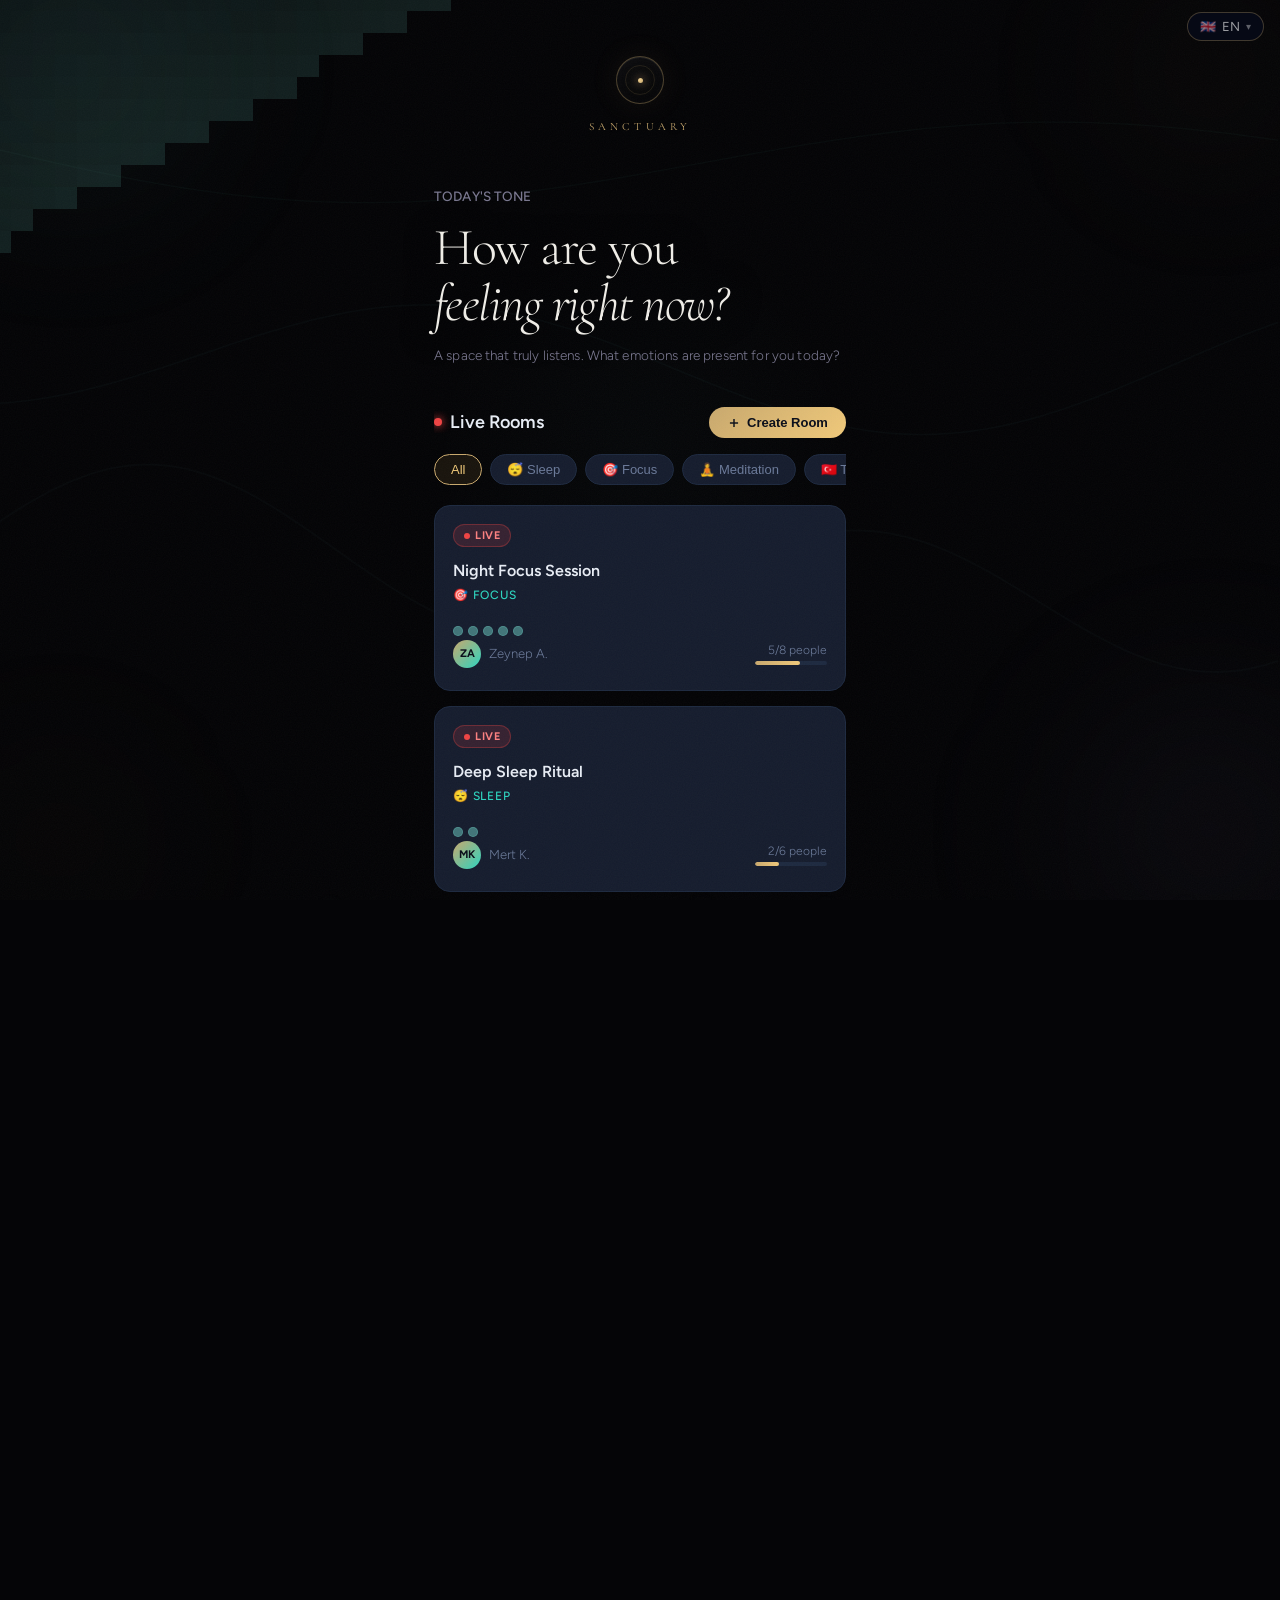
==== commit 4ba66a6b: "index.html" ====
--- a/index.html
+++ b/index.html
@@ -6276,6 +6276,7 @@
 <script src="PerformanceMonitor.js"></script>
 <script src="PreferenceManager.js"></script>
 <script src="LearningEngine.js"></script>
+<script src="GeminiAdapter.js"></script>
 <script src="main.js"></script>
 <script>
 /* Adım 9 UI güncelle */
@@ -6531,4 +6532,4 @@
 })();
 </script>
 </body>
-</html>+</html>
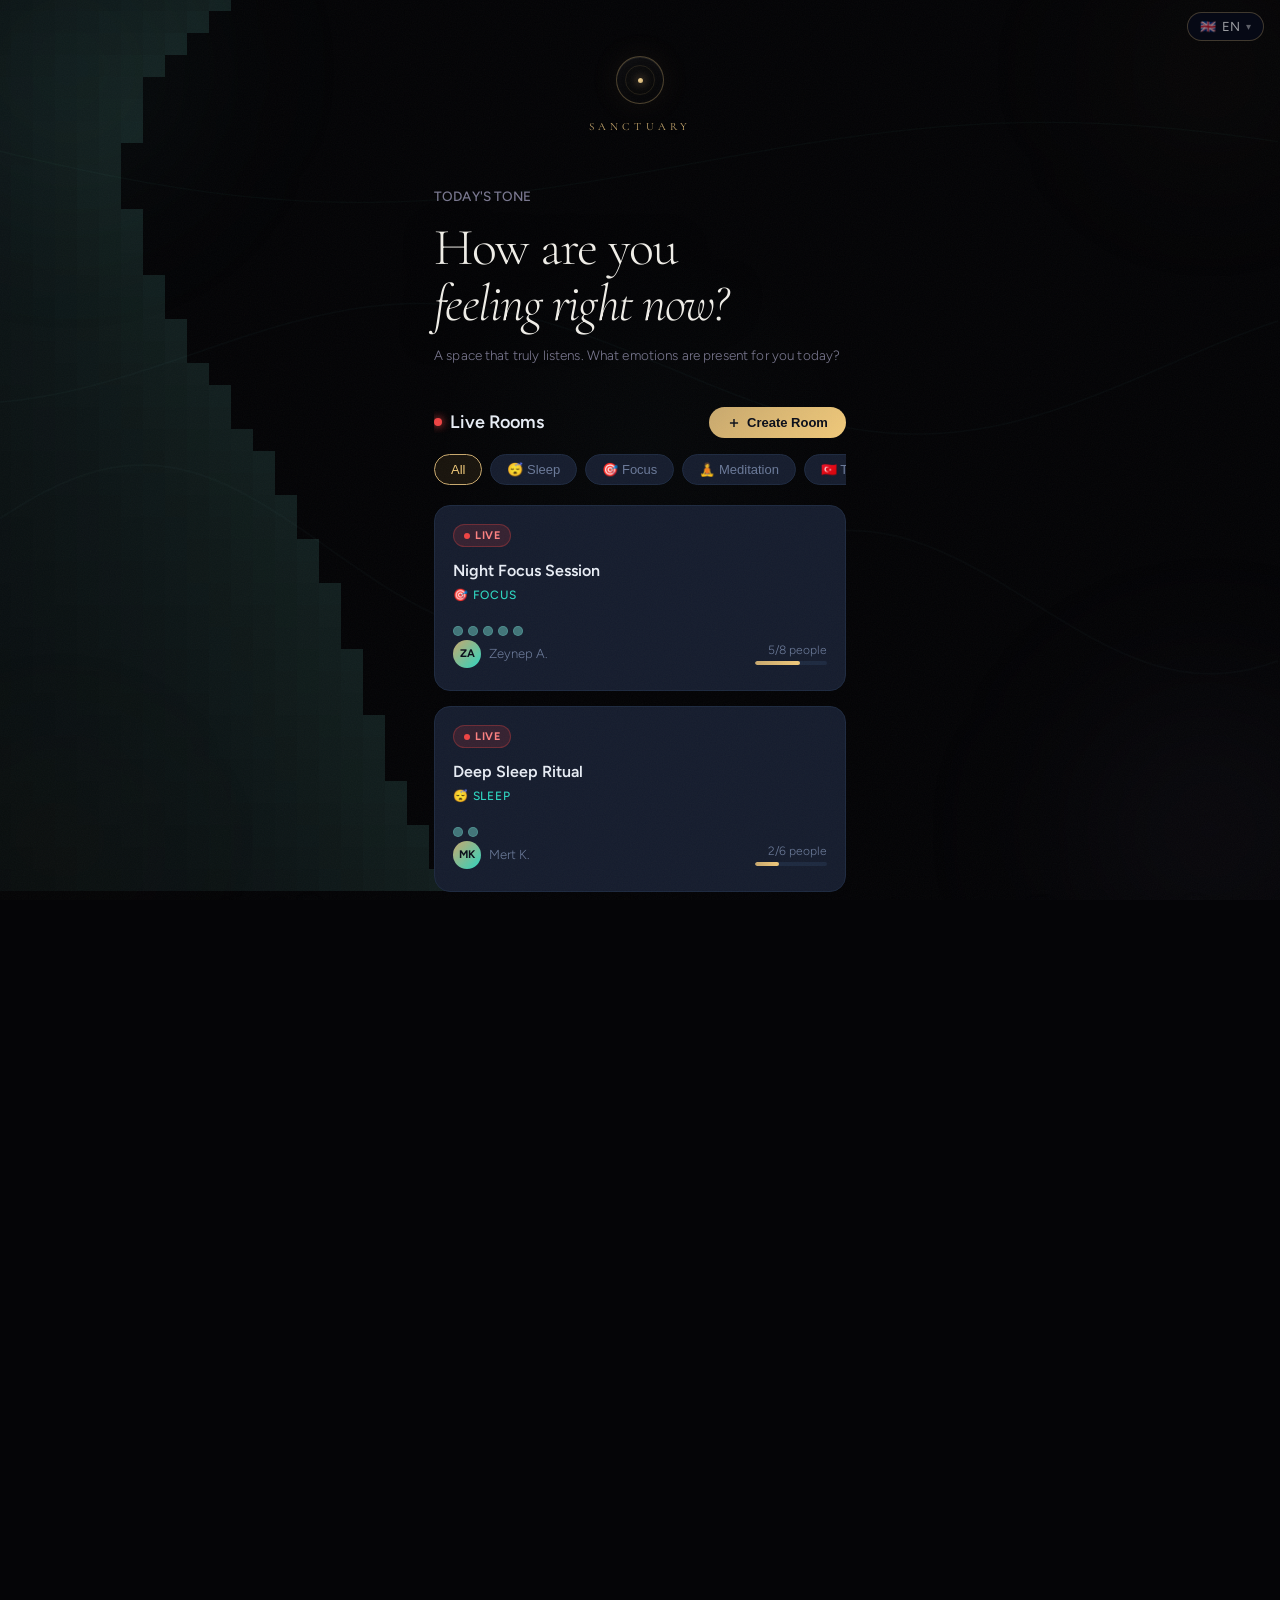
==== commit 03f42542: "Add files via upload" ====
--- a/index.html
+++ b/index.html
@@ -3710,11 +3710,11 @@
     <div class="waveform a4" id="waveform"></div>
 
     <div class="play-wrap a5" style="position:relative;">
-<canvas id="vis-canvas"></canvas>
       <button class="play-btn" id="play-btn" onclick="window.togglePlay()"
-        aria-label="Start frequency" aria-pressed="false">
+        aria-label="Start frequency" aria-pressed="false" style="position:relative;z-index:10;">
         <span class="play-icon" id="play-icon" aria-hidden="true">▶</span>
       </button>
+<canvas id="vis-canvas"></canvas>
       <span class="play-lbl" id="play-lbl">Start Frequency</span>
 <div id="bio-strip" onclick="document.getElementById('bio-panel').classList.toggle('on')">
   <div id="bio-dot"></div>
@@ -6532,4 +6532,4 @@
 })();
 </script>
 </body>
-</html>
+</html>
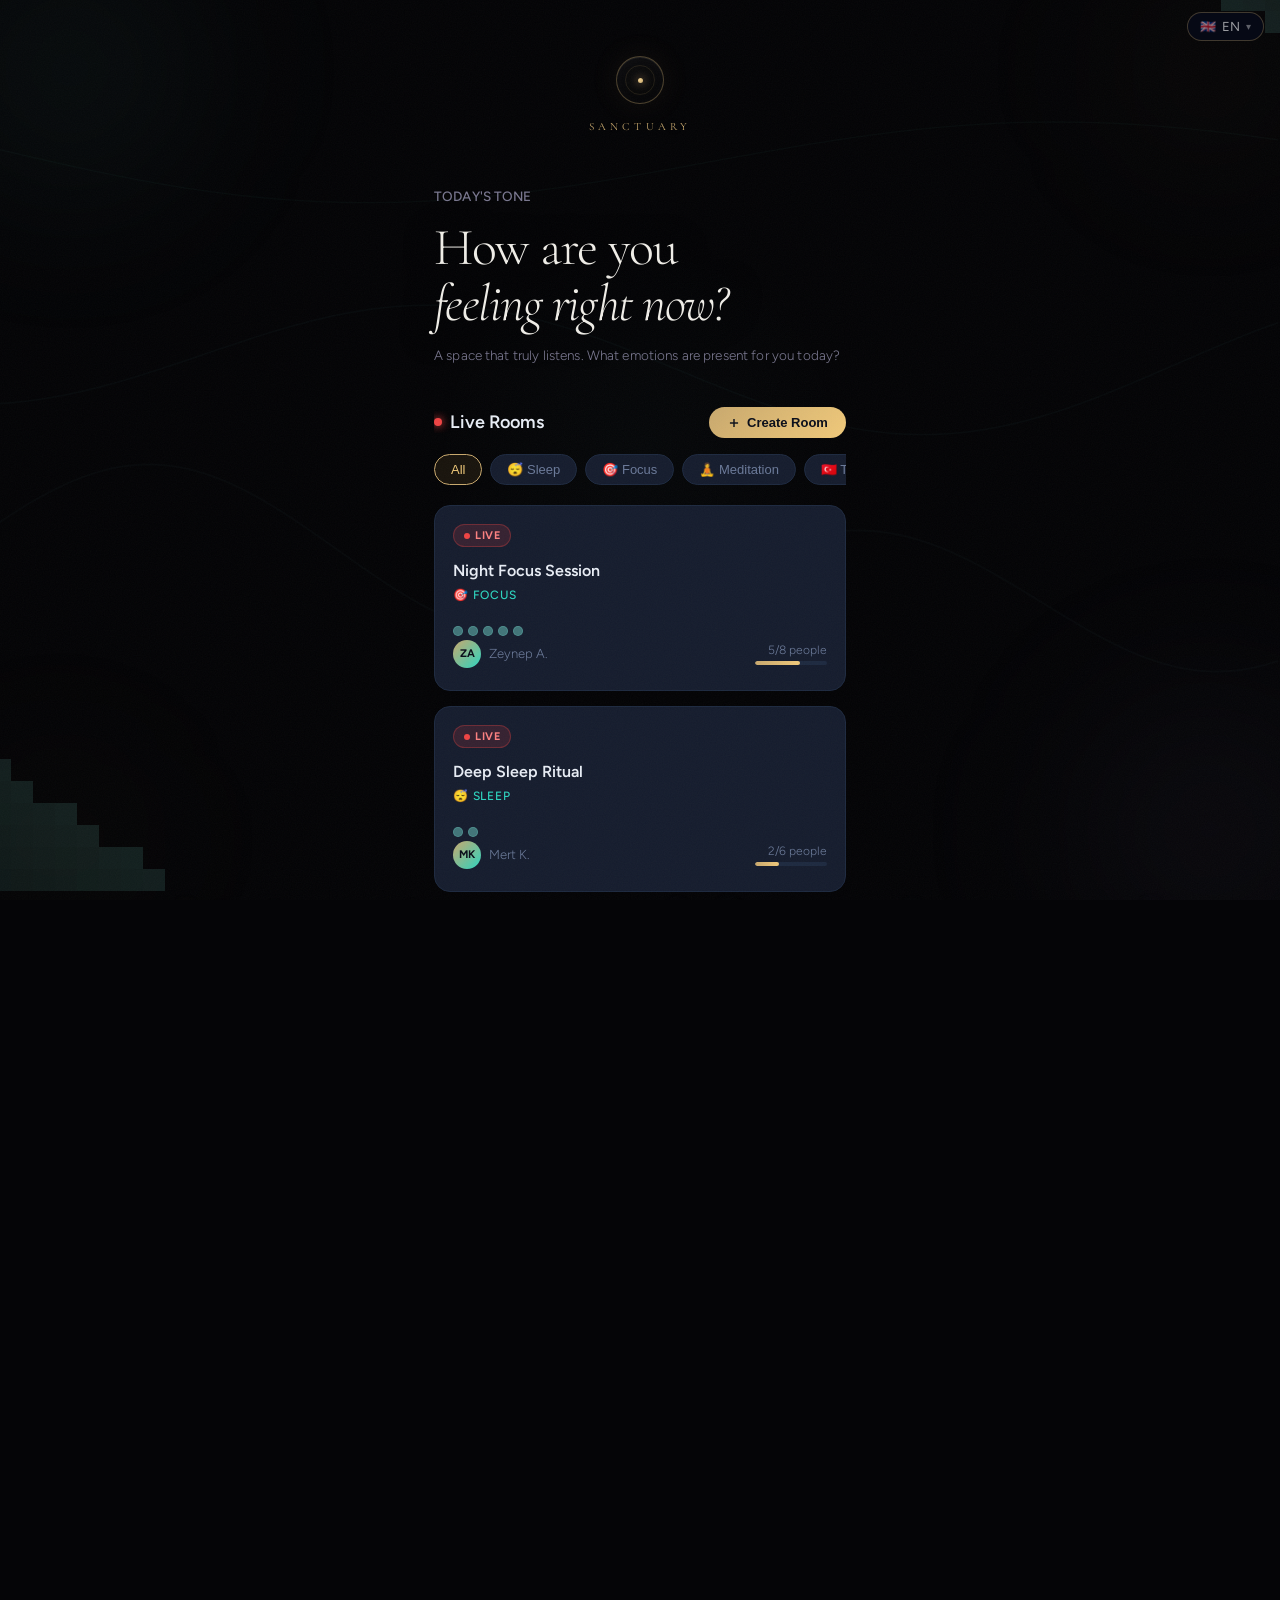
==== commit fbcceb49: "Add files via upload" ====
--- a/index.html
+++ b/index.html
@@ -2,7 +2,7 @@
 <html lang="tr">
 <head>
 <script>
-/* Console polyfill -- artifact/sandbox uyumluluğu */
+/* Console polyfill — artifact/sandbox uyumluluğu */
 (function(){
   var c = window.console = window.console || {};
   ['log','info','warn','error','debug','group','groupEnd','time','timeEnd'].forEach(function(m){
@@ -3710,11 +3710,11 @@
     <div class="waveform a4" id="waveform"></div>
 
     <div class="play-wrap a5" style="position:relative;">
+<canvas id="vis-canvas"></canvas>
       <button class="play-btn" id="play-btn" onclick="window.togglePlay()"
-        aria-label="Start frequency" aria-pressed="false" style="position:relative;z-index:10;">
+        aria-label="Start frequency" aria-pressed="false">
         <span class="play-icon" id="play-icon" aria-hidden="true">▶</span>
       </button>
-<canvas id="vis-canvas"></canvas>
       <span class="play-lbl" id="play-lbl">Start Frequency</span>
 <div id="bio-strip" onclick="document.getElementById('bio-panel').classList.toggle('on')">
   <div id="bio-dot"></div>
@@ -4246,15 +4246,15 @@
 
 
 <script>
-/* ---------------------------------------------------------------
+/* ═══════════════════════════════════════════════════════════════
    GRANULAR ENGINE
-   --------------------------------------------------------------- */
+   ═══════════════════════════════════════════════════════════════ */
 /**
- * GranularEngine.js -- Sanctuary Granular Sentez Motoru
- * -----------------------------------------------------------------------------
+ * GranularEngine.js — Sanctuary Granular Sentez Motoru
+ * ─────────────────────────────────────────────────────────────────────────────
  * Rastgele grain (ses parçacığı) üreterek organik, "bulutsu" ses dokusu sağlar.
- * Grain boyutu: 50-200ms | Yoğunluk: 8-20 grain/saniye
- * -----------------------------------------------------------------------------
+ * Grain boyutu: 50–200ms | Yoğunluk: 8–20 grain/saniye
+ * ─────────────────────────────────────────────────────────────────────────────
  */
 
 class GranularEngine {
@@ -4267,10 +4267,10 @@
     this._grains      = [];
 
     this.params = {
-      grainSize : 160,   // ms -- sabit büyük grain
-      grainRate : 20,    // /saniye -- maksimum overlap
+      grainSize : 160,   // ms — sabit büyük grain
+      grainRate : 20,    // /saniye — maksimum overlap
       pitch     : 1.0,
-      scatter   : 0.15,  // çok düşük scatter -- tutarlı doku
+      scatter   : 0.15,  // çok düşük scatter — tutarlı doku
       volume    : params.volume || 0.65,
     };
 
@@ -4285,7 +4285,7 @@
   generateBuffer(type) {
     const ctx = this._ctx;
     const sr  = ctx.sampleRate;
-    const dur = 8;  // 8 saniyelik -- yeterince uzun, grain tekrarı az
+    const dur = 8;  // 8 saniyelik — yeterince uzun, grain tekrarı az
     const buf = ctx.createBuffer(2, sr * dur, sr);
 
     for (let ch = 0; ch < 2; ch++) {
@@ -4364,7 +4364,7 @@
   _scheduleNext() {
     if (!this._active) return;
     this._spawnGrain();
-    // Düşük jitter (%5) -- tutarlı overlap
+    // Düşük jitter (%5) — tutarlı overlap
     const interval = 1000 / this.params.grainRate;
     const jitter   = interval * 0.05 * (Math.random() * 2 - 1);
     this._grainTimer = setTimeout(() => this._scheduleNext(), Math.max(8, interval + jitter));
@@ -4414,15 +4414,15 @@
 /* Browser global */
 window.GranularEngine = GranularEngine;
 
-/* ---------------------------------------------------------------
+/* ═══════════════════════════════════════════════════════════════
    FM SENTEZLEYİCİ
-   --------------------------------------------------------------- */
+   ═══════════════════════════════════════════════════════════════ */
 /**
- * FMSynthesizer.js -- Sanctuary FM Sentez Motoru
- * -----------------------------------------------------------------------------
+ * FMSynthesizer.js — Sanctuary FM Sentez Motoru
+ * ─────────────────────────────────────────────────────────────────────────────
  * 2 operatörlü FM sentezleyici: Taşıyıcı (Carrier) + Modülatör
  * Derin frekanslar, binaural vuruşlar ve meditasyon tonları için ADSR zarf.
- * -----------------------------------------------------------------------------
+ * ─────────────────────────────────────────────────────────────────────────────
  */
 
 class FMSynthesizer {
@@ -4430,13 +4430,13 @@
    * @param {AudioContext} ctx
    * @param {AudioNode}    destination
    * @param {object}       params
-   * @param {number}       params.carrierFreq    -- Hz (taşıyıcı frekans)
-   * @param {number}       params.modulatorRatio -- modülatör/taşıyıcı oranı
-   * @param {number}       params.modulationIndex -- modülasyon derinliği
-   * @param {number}       params.volume          -- 0-1
-   * @param {object}       params.adsr            -- { attack, decay, sustain, release } saniye
-   * @param {boolean}      params.binaural        -- stereo binaural mod
-   * @param {number}       params.binauralBeat    -- Hz fark (binaural)
+   * @param {number}       params.carrierFreq    — Hz (taşıyıcı frekans)
+   * @param {number}       params.modulatorRatio — modülatör/taşıyıcı oranı
+   * @param {number}       params.modulationIndex — modülasyon derinliği
+   * @param {number}       params.volume          — 0–1
+   * @param {object}       params.adsr            — { attack, decay, sustain, release } saniye
+   * @param {boolean}      params.binaural        — stereo binaural mod
+   * @param {number}       params.binauralBeat    — Hz fark (binaural)
    */
   constructor(ctx, destination, params = {}) {
     this._ctx         = ctx;
@@ -4461,13 +4461,13 @@
       adsr           : {
         attack : params.adsr?.attack  ?? 2.0,    // saniye
         decay  : params.adsr?.decay   ?? 1.0,
-        sustain: params.adsr?.sustain ?? 0.75,   // seviye (0-1)
+        sustain: params.adsr?.sustain ?? 0.75,   // seviye (0–1)
         release: params.adsr?.release ?? 3.0,
       },
     };
   }
 
-  /* -- Start ------------------------------------------------------------- */
+  /* ── Start ───────────────────────────────────────────────────────────── */
   start() {
     if (this._active) return;
     this._active = true;
@@ -4476,7 +4476,7 @@
     const now = ctx.currentTime;
     const p   = this.params;
 
-    /* -- Çıkış gain -- */
+    /* ── Çıkış gain ── */
     this._outputGain = ctx.createGain();
     this._outputGain.gain.setValueAtTime(0, now);
     this._outputGain.connect(this._destination);
@@ -4491,7 +4491,7 @@
     this._applyADSR(now);
   }
 
-  /* -- Stop (Release fazı) ----------------------------------------------- */
+  /* ── Stop (Release fazı) ─────────────────────────────────────────────── */
   stop() {
     if (!this._active) return;
     this._active = false;
@@ -4515,7 +4515,7 @@
     setTimeout(() => this.dispose(), (release + 0.3) * 1000);
   }
 
-  /* -- Parametre güncelle ------------------------------------------------- */
+  /* ── Parametre güncelle ───────────────────────────────────────────────── */
   setCarrierFreq(freq) {
     if (!isFinite(freq) || freq <= 0) return;
     this.params.carrierFreq = freq;
@@ -4550,11 +4550,11 @@
     }
   }
 
-  /* -- Reverb iskeleti ---------------------------------------------------- */
+  /* ── Reverb iskeleti ──────────────────────────────────────────────────── */
   /**
    * Basit convolver-based reverb zinciri.
-   * @param {number} roomSize  -- 0-1
-   * @param {number} wetMix    -- 0-1
+   * @param {number} roomSize  — 0–1
+   * @param {number} wetMix    — 0–1
    */
   addReverb(roomSize = 0.3, wetMix = 0.25) {
     const ctx = this._ctx;
@@ -4579,10 +4579,10 @@
     wetGain.connect(this._destination);
   }
 
-  /* -- Saturation iskeleti ----------------------------------------------- */
+  /* ── Saturation iskeleti ─────────────────────────────────────────────── */
   /**
    * Yumuşak harmonik zenginleştirme (waveshaper).
-   * @param {number} amount -- 0-1 (sıcaklık miktarı)
+   * @param {number} amount — 0–1 (sıcaklık miktarı)
    */
   addSaturation(amount = 0.2) {
     const ctx    = this._ctx;
@@ -4595,7 +4595,7 @@
     shaper.connect(this._destination);
   }
 
-  /* -- Temizlik ----------------------------------------------------------- */
+  /* ── Temizlik ─────────────────────────────────────────────────────────── */
   dispose() {
     [this._carrier, this._carrierR, this._modulator, this._modGain,
      this._outputGain, this._merger].forEach((node) => {
@@ -4606,9 +4606,9 @@
     this._modGain = this._outputGain = this._merger = null;
   }
 
-  /* ------------------------------------------------------------------------
+  /* ────────────────────────────────────────────────────────────────────────
    * ÖZEL METODLAR
-   * ------------------------------------------------------------------------ */
+   * ──────────────────────────────────────────────────────────────────────── */
 
   _startMono(now) {
     const ctx = this._ctx;
@@ -4643,7 +4643,7 @@
     this._merger = ctx.createChannelMerger(2);
     this._merger.connect(this._outputGain);
 
-    /* Sol kanal -- taşıyıcı */
+    /* Sol kanal — taşıyıcı */
     this._modulator = ctx.createOscillator();
     this._modulator.type            = 'sine';
     this._modulator.frequency.value = p.carrierFreq * p.modulatorRatio;
@@ -4663,7 +4663,7 @@
     this._carrier.connect(leftGain);
     leftGain.connect(this._merger, 0, 0);
 
-    /* Sağ kanal -- binauralBeat Hz fark */
+    /* Sağ kanal — binauralBeat Hz fark */
     this._carrierR = ctx.createOscillator();
     this._carrierR.type            = 'sine';
     this._carrierR.frequency.value = p.carrierFreq + p.binauralBeat;
@@ -4720,23 +4720,23 @@
   }
 }
 
-/* -- Export ----------------------------------------------------------------- */
+/* ── Export ───────────────────────────────────────────────────────────────── */
 
 /* Browser global */
 window.FMSynthesizer = FMSynthesizer;
 
-/* ---------------------------------------------------------------
+/* ═══════════════════════════════════════════════════════════════
    AUDIO ENGINE
-   --------------------------------------------------------------- */
+   ═══════════════════════════════════════════════════════════════ */
 /**
- * AudioEngine.js -- Sanctuary 12. Aşama (Safari/iOS Uyumluluğu)
- * -----------------------------------------------------------------------------
+ * AudioEngine.js — Sanctuary 12. Aşama (Safari/iOS Uyumluluğu)
+ * ─────────────────────────────────────────────────────────────────────────────
  * Değişiklikler (Phase 6):
  *   1. Safari ses politikası: ilk kullanıcı etkileşiminde AudioContext.resume()
  *   2. AudioWorklet yükleme hatasına karşı try-catch fallback (Safari uyumlu)
  *   3. _attachSafariAudioUnlock(): click/touchstart ile AudioContext kilidini açar
  *   4. initialize() güçlendirildi: state 'suspended' ise otomatik resume dener
- * -----------------------------------------------------------------------------
+ * ─────────────────────────────────────────────────────────────────────────────
  * Değişiklikler (Phase 5):
  *   1. WebAudioAdapter.loadAudioFile → cache: 'force-cache' eklendi
  *   2. PreloadCache → tekrar indirmeyi önler, cache-first fetch
@@ -4744,14 +4744,14 @@
  *   4. dispose() → gainNode/sourceNode disconnect, AudioContext kapat, tüm listener'ları temizle
  *   5. Visibility API → sekme arka plana geçince AudioContext suspend, öne gelince resume
  *   6. Waveform RAF → cancelAnimationFrame desteği ile stopWaveformLoop eklendi
- * -----------------------------------------------------------------------------
+ * ─────────────────────────────────────────────────────────────────────────────
  */
 
 'use strict';
 
-/* ---------------------------------------------------------------
-   SECTION 1 -- SABİTLER
---------------------------------------------------------------- */
+/* ═══════════════════════════════════════════════════════════════
+   SECTION 1 — SABİTLER
+═══════════════════════════════════════════════════════════════ */
 
 const AUDIO_CONFIG = {
   DEFAULT_MASTER_VOLUME:  0.8,
@@ -4766,9 +4766,9 @@
   LOOP_GAP_THRESHOLD:     0.05,
 };
 
-/* ---------------------------------------------------------------
-   SECTION 2 -- NATIVE ADAPTER
---------------------------------------------------------------- */
+/* ═══════════════════════════════════════════════════════════════
+   SECTION 2 — NATIVE ADAPTER
+═══════════════════════════════════════════════════════════════ */
 
 class WebAudioAdapter {
   createContext() {
@@ -4796,8 +4796,8 @@
   }
 
   /**
-   * PHASE 5 -- cache: 'force-cache' ile Service Worker önbelleğinden yükler.
-   * Aynı ses dosyası ikinci kez indirilmez -- ağ trafiği ve veri tasarrufu sağlar.
+   * PHASE 5 — cache: 'force-cache' ile Service Worker önbelleğinden yükler.
+   * Aynı ses dosyası ikinci kez indirilmez — ağ trafiği ve veri tasarrufu sağlar.
    */
   async loadAudioFile(ctx, uri) {
     const response = await fetch(uri, {
@@ -4812,11 +4812,11 @@
   }
 }
 
-/* ---------------------------------------------------------------
-   SECTION 3 -- PRELOAD CACHE
+/* ═══════════════════════════════════════════════════════════════
+   SECTION 3 — PRELOAD CACHE
    PHASE 5: Aynı URI için promise paylaşımı + Map önbelleği.
    Duplicate fetch tamamen önlenir.
---------------------------------------------------------------- */
+═══════════════════════════════════════════════════════════════ */
 
 class PreloadCache {
   constructor() {
@@ -4872,9 +4872,9 @@
   get size() { return this._cache.size; }
 }
 
-/* ---------------------------------------------------------------
-   SECTION 4 -- AUDIO LAYER
---------------------------------------------------------------- */
+/* ═══════════════════════════════════════════════════════════════
+   SECTION 4 — AUDIO LAYER
+═══════════════════════════════════════════════════════════════ */
 
 class AudioLayer {
   constructor(id, type, params = {}) {
@@ -4916,7 +4916,7 @@
   }
 
   async _initWorklet() {
-    /* PHASE 6 -- try-catch: Safari'de AudioWorklet desteklenmeyebilir veya
+    /* PHASE 6 — try-catch: Safari'de AudioWorklet desteklenmeyebilir veya
      * Blob URL politikaları nedeniyle addModule() başarısız olabilir.
      * Bu durumda _initFallbackGenerator() otomatik devreye girer. */
     const blob = new Blob([WORKLET_PROCESSOR_CODE], { type: 'application/javascript' });
@@ -4998,7 +4998,7 @@
           data[i] = Math.sin(2 * Math.PI * 0.12 * t) * 0.18 + (Math.random() * 2 - 1) * 0.08;
           break;
         case 'binaural': {
-          /* Aşama 1 -- FrequencyManager üzerinden harmonik frekans al */
+          /* Aşama 1 — FrequencyManager üzerinden harmonik frekans al */
           const _fm = (typeof window.getFrequencyManager === 'function')
             ? window.getFrequencyManager(this.params.baseFreq || 200)
             : null;
@@ -5074,7 +5074,7 @@
   }
 
   /**
-   * PHASE 5: stop() -- tüm node'ları disconnect ederek bellek boşaltır
+   * PHASE 5: stop() — tüm node'ları disconnect ederek bellek boşaltır
    */
   stop() {
     try {
@@ -5096,7 +5096,7 @@
       /* PHASE 5: gainNode'u da disconnect et */
       if (this.gainNode) {
         this.gainNode.disconnect();
-        /* gainNode referansını null yapma -- dispose() içinde yapılır */
+        /* gainNode referansını null yapma — dispose() içinde yapılır */
       }
     } catch (err) {
       console.warn('[AudioLayer.stop] Temizleme uyarısı:', err);
@@ -5107,7 +5107,7 @@
   }
 
   /**
-   * PHASE 5: dispose() -- AudioLayer'ı tamamen serbest bırakır
+   * PHASE 5: dispose() — AudioLayer'ı tamamen serbest bırakır
    */
   dispose() {
     if (this._fmSynth)  { try { this._fmSynth.dispose();  } catch { /**/ } this._fmSynth  = null; }
@@ -5178,21 +5178,21 @@
   get isStopped() { return this._state === 'stopped' || this._state === 'idle'; }
 }
 
-/* ---------------------------------------------------------------
-   SECTION 5 -- AUDIO WORKLET PROCESSOR KODU
---------------------------------------------------------------- */
+/* ═══════════════════════════════════════════════════════════════
+   SECTION 5 — AUDIO WORKLET PROCESSOR KODU
+═══════════════════════════════════════════════════════════════ */
 
 const WORKLET_PROCESSOR_CODE = /* js */ `
 class AmbientProcessor extends AudioWorkletProcessor {
   constructor(options) {
     super(options);
     this.generator = 'wind';
-    this.phase     = 0;      /* PHASE 12 -- her zaman sıfır ile başla, NaN'a karşı güvenli */
+    this.phase     = 0;      /* PHASE 12 — her zaman sıfır ile başla, NaN'a karşı güvenli */
     this.active    = true;
     this.port.onmessage = ({ data }) => {
       if (data.type === 'init') {
         const newGen = data.generator || 'wind';
-        /* Generator değiştiğinde phase'i sıfırla -- geçiş anında 'pop' engellenir */
+        /* Generator değiştiğinde phase'i sıfırla — geçiş anında 'pop' engellenir */
         if (newGen !== this.generator) { this.phase = 0; }
         this.generator = newGen;
       }
@@ -5211,7 +5211,7 @@
     const out = outputs[0];
     if (!out || out.length === 0) return true;
 
-    /* NaN koruması -- sampleRate geçersizse sessiz çıkış ver */
+    /* NaN koruması — sampleRate geçersizse sessiz çıkış ver */
     const sr = typeof sampleRate === 'number' && isFinite(sampleRate) && sampleRate > 0
       ? sampleRate : 44100;
 
@@ -5256,11 +5256,11 @@
 registerProcessor('ambient-processor', AmbientProcessor);
 `;
 
-/* ---------------------------------------------------------------
-   SECTION 6 -- WAVEFORM RAF MANAGER
+/* ═══════════════════════════════════════════════════════════════
+   SECTION 6 — WAVEFORM RAF MANAGER
    PHASE 5: requestAnimationFrame döngüsünü yönetir.
    Sekme gizlendiğinde otomatik durur, görünür olunca devam eder.
---------------------------------------------------------------- */
+═══════════════════════════════════════════════════════════════ */
 
 class WaveformRAFManager {
   constructor() {
@@ -5319,12 +5319,752 @@
   }
 }
 
+/* ═══════════════════════════════════════════════════════════════
+   SECTION 7 — AUDIO ENGINE (Singleton)
+   PHASE 5 değişiklikleri:
+     - _attachAppStateListeners: listener referansları kaydedilir
+     - dispose(): tüm listener'lar removeEventListener ile kaldırılır
+     - dispose(): masterGain + analyser disconnect edilir
+     - Visibility API: arka planda AudioContext otomatik suspend olur
+═══════════════════════════════════════════════════════════════ */
+
+class AudioEngine {
+  constructor() {
+    if (AudioEngine._instance) return AudioEngine._instance;
+    AudioEngine._instance = this;
+
+    this._ctx             = null;
+    this._masterGain      = null;
+    this._analyser        = null;
+    this._layers          = new Map();
+    this.isInitialized    = false;
+    this._initPromise     = null;
+    this._playing         = false;
+
+    this._appInBackground = false;
+    this._backgroundVolume = 0.4;
+
+    this._adapter         = new WebAudioAdapter();
+    this._preloadCache    = new PreloadCache();
+    this._waveformRAF     = new WaveformRAFManager();
+
+    this._sessionStart    = null;
+    this._listeners       = new Map();
+
+    /* PHASE 5: Event listener referansları — dispose()'da kaldırılır */
+    this._boundHandlers   = {};
+
+    /* Aşama 1 — FrequencyManager: harmonik frekans yönetimi */
+    this.frequencyManager = (typeof window.getFrequencyManager === 'function')
+      ? window.getFrequencyManager(432)
+      : null;
+
+    this._attachAppStateListeners();
+  }
+
+  static getInstance() {
+    if (!AudioEngine._instance) new AudioEngine();
+    return AudioEngine._instance;
+  }
+
+  async initialize() {
+    if (this.isInitialized) return;
+    if (this._initPromise) return this._initPromise;
+
+    this._initPromise = (async () => {
+      try {
+        this._ctx = this._adapter.createContext();
+
+        /* PHASE 6 — Safari ses politikası:
+         * Safari'de AudioContext kullanıcı etkileşimi olmadan 'suspended' başlar.
+         * Önce resume dene; başarısız olursa kullanıcı etkileşimi dinleyicisi ekle. */
+        try {
+          await this._adapter.resumeContext(this._ctx);
+        } catch (resumeErr) {
+          console.warn('[AudioEngine] İlk resume başarısız (Safari bekleniyor):', resumeErr);
+        }
+
+        /* PHASE 6 — Safari AudioContext kilit açma:
+         * İlk kullanıcı etkileşiminde (click / touchstart) resume() çağrılır. */
+        this._attachSafariAudioUnlock();
+
+        this._masterGain = this._ctx.createGain();
+        this._masterGain.gain.value = AUDIO_CONFIG.DEFAULT_MASTER_VOLUME;
+
+        this._analyser = this._ctx.createAnalyser();
+        this._analyser.fftSize                = AUDIO_CONFIG.FFT_SIZE;
+        this._analyser.smoothingTimeConstant  = AUDIO_CONFIG.SMOOTHING;
+
+        this._masterGain.connect(this._analyser);
+        this._analyser.connect(this._ctx.destination);
+
+        this.isInitialized = true;
+        this._emit('initialized');
+        console.info('[AudioEngine] Startıldı. State:', this._ctx.state);
+      } catch (err) {
+        this._initPromise = null;
+        console.error('[AudioEngine] Startma hatası:', err);
+        throw err;
+      } finally {
+        this._initPromise = null;
+      }
+    })();
+
+    return this._initPromise;
+  }
+
+  async _ensureReady() {
+    if (!this.isInitialized) await this.initialize();
+    await this._adapter.resumeContext(this._ctx);
+  }
+
+  async preload(uris = []) {
+    await this._ensureReady();
+    await this._preloadCache.preloadMany(this._ctx, uris, this._adapter);
+    this._emit('preloadComplete', { uris });
+  }
+
+  async loadScript(script, options = {}) {
+    if (!script?.tracks) throw new Error('[AudioEngine] Geçersiz script formatı.');
+    await this._ensureReady();
+
+    const {
+      crossfade = true,
+      crossfadeDuration = AUDIO_CONFIG.CROSSFADE_DURATION,
+    } = options;
+
+    const incoming = await this._buildLayers(script);
+
+    if (crossfade && this._layers.size > 0 && this._playing) {
+      await this._crossfadeTo(incoming, crossfadeDuration);
+    } else {
+      await this._stopAllLayers();
+      this._layers = incoming;
+      if (script.mix?.masterVolume != null) {
+        this._masterGain.gain.value = script.mix.masterVolume;
+      }
+      if (this._playing) this._startAllLayers();
+    }
+
+    this._emit('scriptLoaded', { scene: script.scene, trackCount: incoming.size });
+    /* PHASE 12 — Frekansı kaydet (getFrequency() için) */
+    const baseTrack = script.tracks?.find(t => t.baseFreq || t.type === 'binaural');
+    if (baseTrack?.baseFreq) this._currentFreq = baseTrack.baseFreq;
+    return script;
+  }
+
+  async _buildLayers(script) {
+    const limit = Math.min(script.tracks.length, AUDIO_CONFIG.MAX_LAYERS);
+    const map   = new Map();
+
+    for (let i = 0; i < limit; i++) {
+      const track  = script.tracks[i];
+      const id     = track.id || track.generator || `track_${i}`;
+
+      let buffer = null;
+      if (track.uri) {
+        /* PHASE 5: PreloadCache deduplication — aynı URI için tek fetch */
+        buffer = this._preloadCache.has(track.uri)
+          ? this._preloadCache.get(track.uri)
+          : await this._preloadCache.load(this._ctx, track.uri, this._adapter);
+      }
+
+      const volume = script.mix?.trackVolumes?.[i] ?? track.parameters?.volume ?? 0.5;
+      const layer  = new AudioLayer(id, track.type || 'granular', { ...track.parameters, volume });
+      await layer.initialize(this._ctx, this._masterGain, buffer);
+
+      map.set(id, layer);
+    }
+
+    return map;
+  }
+
+  async _crossfadeTo(incomingMap, duration) {
+    const outgoing = this._layers;
+    const now      = this._ctx.currentTime;
+
+    incomingMap.forEach((layer) => {
+      layer.gainNode.gain.cancelScheduledValues(now);
+      layer.gainNode.gain.setValueAtTime(0, now);
+      layer.gainNode.gain.linearRampToValueAtTime(
+        layer.params.volume * AUDIO_CONFIG.MAX_TRACK_VOLUME,
+        now + duration,
+      );
+      layer.play(0);
+    });
+
+    outgoing.forEach((layer) => {
+      if (layer.gainNode && this._ctx) {
+        layer.gainNode.gain.cancelScheduledValues(now);
+        layer.gainNode.gain.setValueAtTime(layer.gainNode.gain.value, now);
+        layer.gainNode.gain.linearRampToValueAtTime(0, now + duration);
+      }
+    });
+
+    await new Promise((resolve) => setTimeout(resolve, duration * 1000));
+
+    /* PHASE 5: stop() yerine dispose() — node'ları tamamen serbest bırak */
+    outgoing.forEach((layer) => layer.dispose());
+    outgoing.clear();
+
+    this._layers = incomingMap;
+  }
+
+  /* ── Oynatma Kontrolleri ──────────────────────────────────── */
+
+  async play() {
+    await this._ensureReady();
+    if (this._playing) return;
+
+    this._startAllLayers();
+    this._playing      = true;
+    this._sessionStart = Date.now();
+    this._emit('play');
+  }
+
+  async pause() {
+    if (!this._playing) return;
+    this._layers.forEach((layer) => layer.pause());
+    await this._adapter.suspendContext(this._ctx);
+    this._playing = false;
+    this._emit('pause');
+  }
+
+  async stop() {
+    const sessionInfo = this._finalizeSession();
+    await this._stopAllLayers();
+    await this._adapter.suspendContext(this._ctx);
+    this._playing = false;
+    this._emit('stop', sessionInfo);
+    return sessionInfo;
+  }
+
+  async togglePlay() {
+    if (this._playing) {
+      await this.pause();
+    } else {
+      await this.play();
+    }
+    return this._playing;
+  }
+
+  /* ── Volume / Fade ────────────────────────────────────────── */
+
+  setMasterVolume(value) {
+    if (!this._masterGain) return;
+    const clamped = Math.max(0, Math.min(1, value));
+    this._masterGain.gain.setTargetAtTime(clamped, this._ctx?.currentTime ?? 0, 0.05);
+    this._emit('volumeChange', { master: clamped });
+  }
+
+  setLayerVolume(layerId, value) {
+    const layer = this._layers.get(layerId);
+    if (layer) layer.setVolume(value);
+  }
+
+  async fadeOutAll(duration = 3) {
+    if (!this._masterGain || !this._ctx) return;
+    const now = this._ctx.currentTime;
+    this._masterGain.gain.cancelScheduledValues(now);
+    this._masterGain.gain.setValueAtTime(this._masterGain.gain.value, now);
+    this._masterGain.gain.linearRampToValueAtTime(0, now + duration);
+    return new Promise((resolve) => setTimeout(resolve, duration * 1000));
+  }
+
+  setLayerParameter(layerId, param, value) {
+    const layer = this._layers.get(layerId);
+    if (layer) layer.setParameter(param, value);
+  }
+
+  /* ── Waveform RAF ─────────────────────────────────────────── */
+
+  /**
+   * PHASE 5: RAF döngüsünü başlatır.
+   * Sekme arka plana geçince otomatik durur (WaveformRAFManager).
+   */
+  startWaveformLoop(callback) {
+    this._waveformRAF.start(callback);
+  }
+
+  /**
+   * PHASE 5: RAF döngüsünü tamamen durdurur ve cancelAnimationFrame çağırır.
+   */
+  stopWaveformLoop() {
+    this._waveformRAF.stop();
+    console.info('[AudioEngine] Waveform RAF döngüsü durduruldu.');
+  }
+
+  /* ── Analiz verisi ────────────────────────────────────────── */
+
+  getAudioData() {
+    if (!this._analyser) return null;
+    try {
+      const data = new Uint8Array(this._analyser.frequencyBinCount);
+      this._analyser.getByteFrequencyData(data);
+      let sum = 0, peak = 0;
+      for (let i = 0; i < data.length; i++) {
+        sum += data[i];
+        if (data[i] > peak) peak = data[i];
+      }
+      return {
+        frequencies: Array.from(data),
+        peak:        peak / 255,
+        average:     (sum / data.length) / 255,
+      };
+    } catch {
+      return null;
+    }
+  }
+
+  get isPlaying()    { return this._playing; }
+  get masterVolume() { return this._masterGain?.gain.value ?? 0; }
+  get activeLayers() { return Array.from(this._layers.keys()); }
+  get contextState() { return this._ctx?.state ?? 'closed'; }
+
+  /* ── PHASE 12: Frekans ve Ses Seviyesi Erişim Metodları ──── */
+
+  /**
+   * Mevcut temel frekansı döndürür.
+   * loadScript() çağrıldığında _currentFreq güncellenir.
+   */
+  getFrequency() {
+    return this._currentFreq ?? 432;
+  }
+
+  /**
+   * Temel frekansı değiştirir — binaural beat layer'larına parametre olarak gönderir.
+   * @param {number} hz — yeni temel frekans (Hz)
+   */
+  setFrequency(hz) {
+    const freq = isFinite(hz) && hz > 0 ? hz : 432;
+    this._currentFreq = freq;
+
+    /* Aşama 1 — FrequencyManager'ı da güncelle */
+    if (this.frequencyManager) {
+      this.frequencyManager.setBaseFreq(freq);
+    }
+
+    this._layers.forEach((layer) => {
+      if (layer.type === 'binaural') {
+        layer.setParameter('baseFreq', freq);
+      }
+    });
+    this._emit('frequencyChange', { frequency: freq });
+  }
+
+  /**
+   * Mevcut master volume değerini döndürür (0–1 arası).
+   * masterVolume getter ile aynı işlev; harici kod için alias.
+   */
+  getMasterVolume() {
+    return this._masterGain?.gain.value ?? 0;
+  }
+
+  /* ── Background Audio ────────────────────────────────────── */
+
+  handleAppBackground() {
+    if (this._appInBackground) return;
+    this._appInBackground = true;
+
+    if (this._masterGain && this._ctx) {
+      this._masterGain.gain.setTargetAtTime(
+        this._backgroundVolume,
+        this._ctx.currentTime,
+        0.3,
+      );
+    }
+    /* PHASE 5: Arka planda waveform RAF'ı durdur — CPU tasarrufu */
+    this._waveformRAF.stop();
+    this._emit('background');
+  }
+
+  async handleAppForeground() {
+    if (!this._appInBackground) return;
+    this._appInBackground = false;
+
+    await this._adapter.resumeContext(this._ctx);
+    if (this._masterGain && this._ctx) {
+      this._masterGain.gain.setTargetAtTime(
+        AUDIO_CONFIG.DEFAULT_MASTER_VOLUME,
+        this._ctx.currentTime,
+        0.3,
+      );
+    }
+    this._emit('foreground');
+  }
+
+  /**
+   * PHASE 5: Listener referansları _boundHandlers'a kaydedilir.
+   * dispose() içinde removeEventListener ile temizlenir.
+   * Bellek sızıntısı önlenir.
+   */
+  /**
+   * PHASE 6 — Safari AudioContext Kilit Açma
+   * Safari'de AudioContext kullanıcı etkileşimi olmadan 'suspended' kalır.
+   * İlk click veya touchstart olayında resume() çağrılır ve dinleyici kaldırılır.
+   * Bu yöntem iOS 15+, Safari 14+ ile tam uyumludur.
+   */
+  _attachSafariAudioUnlock() {
+    if (!this._ctx) return;
+
+    const unlock = async () => {
+      if (this._ctx && this._ctx.state === 'suspended') {
+        try {
+          await this._ctx.resume();
+          console.info('[AudioEngine] Safari AudioContext kullanıcı etkileşimiyle açıldı.');
+        } catch (err) {
+          console.warn('[AudioEngine] Safari unlock hatası:', err);
+        }
+      }
+      // Listenyicileri tek seferlik kaldır
+      document.removeEventListener('click',      unlock, true);
+      document.removeEventListener('touchstart', unlock, true);
+      document.removeEventListener('touchend',   unlock, true);
+      document.removeEventListener('keydown',    unlock, true);
+    };
+
+    document.addEventListener('click',      unlock, { once: true, capture: true, passive: true });
+    document.addEventListener('touchstart', unlock, { once: true, capture: true, passive: true });
+    document.addEventListener('touchend',   unlock, { once: true, capture: true, passive: true });
+    document.addEventListener('keydown',    unlock, { once: true, capture: true, passive: true });
+  }
+
+  _attachAppStateListeners() {
+    if (typeof document === 'undefined') return;
+
+    /* Visibility change handler */
+    this._boundHandlers.visibilityChange = () => {
+      if (document.hidden) {
+        this.handleAppBackground();
+      } else {
+        this.handleAppForeground();
+      }
+    };
+    document.addEventListener('visibilitychange', this._boundHandlers.visibilityChange);
+
+    if (typeof window !== 'undefined') {
+      /* Message handler (React Native WebView) */
+      this._boundHandlers.message = (event) => {
+        try {
+          const data = typeof event.data === 'string' ? JSON.parse(event.data) : event.data;
+          if (data?.type === 'APP_STATE_CHANGE') {
+            if (data.state === 'background') this.handleAppBackground();
+            if (data.state === 'active')     this.handleAppForeground();
+          }
+        } catch { /* yoksay */ }
+      };
+      window.addEventListener('message', this._boundHandlers.message);
+      document.addEventListener('message', this._boundHandlers.message);
+
+      /* Page hide — mobil tarayıcılarda sekme kapatılınca */
+      this._boundHandlers.pageHide = () => {
+        this.handleAppBackground();
+      };
+      window.addEventListener('pagehide', this._boundHandlers.pageHide);
+    }
+  }
+
+  _finalizeSession() {
+    if (!this._sessionStart) return { duration: 0 };
+    const duration     = Math.floor((Date.now() - this._sessionStart) / 1000);
+    this._sessionStart = null;
+    return { duration, timestamp: new Date().toISOString() };
+  }
+
+  _startAllLayers() {
+    this._layers.forEach((layer) => {
+      if (!layer.isPlaying) layer.play();
+    });
+  }
+
+  async _stopAllLayers() {
+    /* PHASE 5: dispose() ile node'ları tamamen serbest bırak */
+    this._layers.forEach((layer) => layer.dispose());
+    this._layers.clear();
+  }
+
+  on(event, callback) {
+    if (!this._listeners.has(event)) this._listeners.set(event, new Set());
+    this._listeners.get(event).add(callback);
+    return () => this._listeners.get(event)?.delete(callback);
+  }
+
+  _emit(event, payload) {
+    this._listeners.get(event)?.forEach((cb) => {
+      try { cb(payload); } catch (err) { console.warn('[AudioEngine] Listener hatası:', err); }
+    });
+  }
+
+  /**
+   * PHASE 5: dispose() — Tam temizleme
+   *   1. Tüm layer'ları dispose et (gainNode + sourceNode disconnect)
+   *   2. masterGain + analyser disconnect et
+   *   3. AudioContext'i kapat
+   *   4. Tüm event listener'ları removeEventListener ile kaldır
+   *   5. WaveformRAF'ı durdur
+   *   6. PreloadCache'i boşalt
+   *   7. Singleton referansını sıfırla
+   */
+  async dispose() {
+    console.info('[AudioEngine] Dispose başlatılıyor...');
+
+    /* 1. Waveform RAF durdur */
+    this._waveformRAF.dispose();
+
+    /* 2. Layer'ları temizle */
+    await this._stopAllLayers();
+
+    /* 3. Audio graph node'larını disconnect et */
+    try {
+      if (this._analyser) {
+        this._analyser.disconnect();
+        this._analyser = null;
+      }
+      if (this._masterGain) {
+        this._masterGain.disconnect();
+        this._masterGain = null;
+      }
+    } catch (err) {
+      console.warn('[AudioEngine] Node disconnect uyarısı:', err);
+    }
+
+    /* 4. AudioContext kapat */
+    try {
+      await this._adapter.closeContext(this._ctx);
+      this._ctx = null;
+    } catch (err) {
+      console.warn('[AudioEngine] AudioContext kapatma uyarısı:', err);
+    }
+
+    /* 5. Event listener'ları kaldır — PHASE 5 bellek sızıntısı önlemi */
+    try {
+      if (this._boundHandlers.visibilityChange) {
+        document.removeEventListener('visibilitychange', this._boundHandlers.visibilityChange);
+      }
+      if (this._boundHandlers.message && typeof window !== 'undefined') {
+        window.removeEventListener('message', this._boundHandlers.message);
+        document.removeEventListener('message', this._boundHandlers.message);
+      }
+      if (this._boundHandlers.pageHide && typeof window !== 'undefined') {
+        window.removeEventListener('pagehide', this._boundHandlers.pageHide);
+      }
+      this._boundHandlers = {};
+      console.info('[AudioEngine] Event listener\'lar temizlendi.');
+    } catch (err) {
+      console.warn('[AudioEngine] Listener temizleme uyarısı:', err);
+    }
+
+    /* 6. Önbelleği boşalt */
+    this._preloadCache.clear();
+
+    /* 7. Singleton + state sıfırla */
+    this.isInitialized    = false;
+    this._playing         = false;
+    this._listeners.clear();
+    AudioEngine._instance = null;
+
+    console.info('[AudioEngine] Dispose tamamlandı.');
+    this._emit('disposed');
+  }
+}
+
+AudioEngine._instance = null;
+
+/* ═══════════════════════════════════════════════════════════════
+   SECTION 8B — ROOM SYNC (Phase 10)
+   RoomManager ile ses köprüsü:
+     - syncRoomAudio()          Host sesi değişince engine'i günceller
+     - startBreathBroadcast()   Nefes başlayınca odaya bildirim
+     - stopBreathBroadcast()    Nefes bitince odaya bildirim
+     - _listenRoomEvents()      RoomManager event'lerini dinler
+═══════════════════════════════════════════════════════════════ */
+
+AudioEngine.prototype.syncRoomAudio = function syncRoomAudio(roomId, audioConfig) {
+  if (!audioConfig) return;
+  var engine = this;
+
+  // 1. RoomManager'a bildir (kaydeder + broadcast eder)
+  try {
+    if (typeof RoomManager !== 'undefined') {
+      RoomManager.syncRoomAudio(roomId, audioConfig);
+    }
+  } catch (e) { /* RoomManager yüklenmemiş olabilir */ }
+
+  // 2. Yerel AudioEngine'i yeni konfigürasyona çek (sessizce)
+  var script = {
+    scene: audioConfig.label || 'room_sync',
+    tracks: [{
+      id:   audioConfig.gen || 'binaural',
+      type: audioConfig.gen === 'rain' || audioConfig.gen === 'waves' || audioConfig.gen === 'wind' || audioConfig.gen === 'fire'
+              ? 'granular' : 'binaural',
+      parameters: {
+        generator: audioConfig.gen  || 'binaural',
+        baseFreq:  audioConfig.base || 432,
+        beatFreq:  audioConfig.beat || 7,
+        volume:    0.6,
+      },
+    }],
+    mix: { masterVolume: 0.75 },
+  };
+
+  if (engine.isInitialized && engine._playing) {
+    engine.loadScript(script, { crossfade: true, crossfadeDuration: 2.5 })
+      .then(function () {
+        console.info('[AudioEngine] Room ses senkronizasyonu tamamlandı:', audioConfig);
+        engine._emit('roomAudioSynced', { roomId: roomId, audioConfig: audioConfig });
+      })
+      .catch(function (err) {
+        console.warn('[AudioEngine] Room ses senkronizasyonu hatası:', err);
+      });
+  }
+};
+
+/**
+ * Nefes döngüsü başladığında odaya bildir.
+ * startBreathCycle() çağrısıyla birlikte kullanılır.
+ * @param {string} roomId  — Bulunulan oda ID'si
+ * @param {string} userId  — Yerel kullanıcı ID'si (varsayılan: 'user_local')
+ */
+AudioEngine.prototype.startBreathBroadcast = function startBreathBroadcast(roomId, userId) {
+  userId = userId || 'user_local';
+  try {
+    if (typeof RoomManager !== 'undefined') {
+      RoomManager.setBreathing(roomId, userId, true);
+    }
+  } catch (e) {}
+  this._emit('breathStart', { roomId: roomId, userId: userId });
+  console.info('[AudioEngine] Nefes yayını başladı:', userId);
+};
+
+/**
+ * Nefes döngüsü bittiğinde odaya bildir.
+ */
+AudioEngine.prototype.stopBreathBroadcast = function stopBreathBroadcast(roomId, userId) {
+  userId = userId || 'user_local';
+  try {
+    if (typeof RoomManager !== 'undefined') {
+      RoomManager.setBreathing(roomId, userId, false);
+    }
+  } catch (e) {}
+  this._emit('breathStop', { roomId: roomId, userId: userId });
+  console.info('[AudioEngine] Nefes yayını durduruldu:', userId);
+};
+
+/**
+ * RoomManager'ın broadcast event'lerini dinler.
+ * Başka bir host ses değiştirince bu engine otomatik güncellenir.
+ * @param {string} roomId  — Takip edilecek oda
+ */
+AudioEngine.prototype._listenRoomEvents = function _listenRoomEvents(roomId) {
+  var engine = this;
+  if (!roomId) return;
+
+  try {
+    if (typeof RoomManager === 'undefined') return;
+
+    RoomManager.on('audio_sync', function (data) {
+      if (data && data.roomId === roomId) {
+        console.info('[AudioEngine] Host ses güncellemesi alındı:', data.audioConfig);
+
+        // Kullanıcıya toast bildirimi
+        try {
+          if (window.SanctuaryToast) {
+            window.SanctuaryToast.info(
+              (data.audioConfig.base || '') + ' Hz · ' + (data.audioConfig.gen || ''),
+              '🎵 Host updated the sound'
+            );
+          }
+        } catch (e) {}
+
+        // Motoru güncelle (crossfade ile sessizce geçiş)
+        if (engine.isInitialized) {
+          var script = {
+            scene: 'host_sync',
+            tracks: [{
+              id:   data.audioConfig.gen || 'binaural',
+              type: 'granular',
+              parameters: {
+                generator: data.audioConfig.gen  || 'binaural',
+                baseFreq:  data.audioConfig.base || 432,
+                beatFreq:  data.audioConfig.beat || 7,
+                volume:    0.6,
+              },
+            }],
+            mix: { masterVolume: 0.75 },
+          };
+          engine.loadScript(script, { crossfade: true, crossfadeDuration: 2.0 })
+            .catch(function (err) { console.warn('[AudioEngine] Host sync yükleme hatası:', err); });
+        }
+      }
+    });
+
+    RoomManager.on('host_changed', function (data) {
+      if (data && data.roomId === roomId) {
+        console.info('[AudioEngine] Yeni host:', data.newHost);
+        engine._emit('hostChanged', data);
+      }
+    });
+
+    console.info('[AudioEngine] Room event dinleyicileri kuruldu. OdaID:', roomId);
+  } catch (e) {
+    console.warn('[AudioEngine] _listenRoomEvents hatası:', e);
+  }
+};
+
+/* ═══════════════════════════════════════════════════════════════
+   SECTION 8 — LEGACY ADAPTER
+═══════════════════════════════════════════════════════════════ */
+
+function createLegacyAdapter() {
+  const engine = AudioEngine.getInstance();
+
+  return {
+    get isInitialized()    { return engine.isInitialized; },
+    get masterGain()       { return engine._masterGain; },
+    get analyser()         { return engine._analyser; },
+
+    initialize:            ()           => engine.initialize(),
+    loadScript:            (script)     => engine.loadScript(script),
+    startAllLayers:        ()           => engine._startAllLayers(),
+    stopAllLayers:         ()           => engine._stopAllLayers(),
+    togglePlay:            ()           => engine.togglePlay(),
+    setTrackVolume:        (id, vol)    => engine.setLayerVolume(id, vol),
+    updateTrackParameter:  (id, p, v)   => engine.setLayerParameter(id, p, v),
+    getAudioData:          ()           => engine.getAudioData(),
+    stopAndSaveSession:    ()           => Promise.resolve(engine._finalizeSession()),
+    startWaveformLoop:     (cb)         => engine.startWaveformLoop(cb),
+    stopWaveformLoop:      ()           => engine.stopWaveformLoop(),
+    dispose:               ()           => engine.dispose(),
+  };
+}
+
+/* ═══════════════════════════════════════════════════════════════
+   EXPORTS
+═══════════════════════════════════════════════════════════════ */
+/**
+ * ── İnsan Sesi / TTS Efekt Zinciri İskeleti ────────────────────────────────
+ * FMSynthesizer.addReverb() ve FMSynthesizer.addSaturation() metodları
+ * birleştirilerek TTS sesine de uygulanabilir:
+ *
+ *   const fm = new FMSynthesizer(ctx, dest, { carrierFreq: 432 });
+ *   fm.addReverb(0.4, 0.3);      // oda boyutu, ıslak mix
+ *   fm.addSaturation(0.15);       // sıcaklık miktarı
+ *   fm.start();
+ *
+ * TTS entegrasyonu için: MediaElementAudioSourceNode → gainNode → reverb → dest
+ * ─────────────────────────────────────────────────────────────────────────────
+ */
+
+/* ── Browser / Node çift uyumluluk ── */
+
+/* Browser global */
+window.AudioEngine = AudioEngine;
 
 </script>
 
 
 <script>
-/* -- Eksik yardımcı fonksiyonlar -- */
+/* ── Eksik yardımcı fonksiyonlar ── */
 
 /* Ekran geçişleri */
 window.goSanctuary = function() {
@@ -5383,7 +6123,7 @@
 };
 </script>
 <script>
-/* -- Global fonksiyon atamaları -- */
+/* ── Global fonksiyon atamaları ── */
 window.pickMood = function(el) {
   var mood  = el.getAttribute('data-mood');
   var emoji = el.querySelector('.ic').textContent;
@@ -5392,7 +6132,7 @@
   var me=document.getElementById('s-emoji'), mm=document.getElementById('s-mood');
   if(me) me.textContent=emoji;
   if(mm) mm.textContent=mood;
-  var msgs={'Anxious':'Restlessness is a temporary guest. Breathe -- you are here.',
+  var msgs={'Anxious':'Restlessness is a temporary guest. Breathe — you are here.',
     'Tired':'Rest is not a luxury, it is a need. Give yourself permission.',
     'Stressed':'Anxiety is your mind trying to protect you. You are safe now.',
     'Sad':'Every feeling passes. This too shall pass. I am here with you.',
@@ -5402,7 +6142,7 @@
   if(msgEl) msgEl.textContent=msgs[mood]||'';
   var bgMap={'Anxious':'teal','Tired':'violet','Stressed':'sky','Sad':'rose','Calm':'teal','Grateful':'gold'};
   if(typeof window.setBgMood==='function') window.setBgMood(bgMap[mood]||'teal');
-  /* StateManager'a kaydet -- global _activeMood yerine merkezi state */
+  /* StateManager'a kaydet — global _activeMood yerine merkezi state */
   try {
     var sm = (typeof getStateManager === 'function') ? getStateManager() : null;
     if (sm && typeof sm.setSelectedMood === 'function') sm.setSelectedMood(mood);
@@ -5461,7 +6201,7 @@
     var msd = await response.json();
     console.log('[generateAIFreq] MSD alındı:', JSON.stringify(msd));
 
-    /* Aşama 1 -- GeminiAdapter MSD'sini FrequencyManager'a aktar */
+    /* Aşama 1 — GeminiAdapter MSD'sini FrequencyManager'a aktar */
     if (typeof window.getFrequencyManager === 'function') {
       window.getFrequencyManager().applyMSD(msd);
       console.info('[FrequencyManager] MSD uygulandı:', msd.frequencySuggestion, 'Hz');
@@ -5491,10 +6231,6 @@
       localStorage.setItem('lastBeat', beat);
       if(window.engine && window.engine.switchSound){
         window.engine.switchSound({gen:'binaural', base:freq, beat:beat});
-      }
-      /* Aşama 2 -- SampleManager MSD köprüsü: global switchSound'a msd ilet */
-      if(typeof window.switchSound === 'function'){
-        window.switchSound('binaural', freq, beat, sceneName, msd);
       }
     }catch(e){}
 
@@ -5547,26 +6283,26 @@
 </script>
 <script>
 /**
- * RoomManager.js -- Sanctuary 10. Aşama (Senkronize Odalar & Canlı Etkileşim)
- * -----------------------------------------------------------------------------
+ * RoomManager.js — Sanctuary 10. Aşama (Senkronize Odalar & Canlı Etkileşim)
+ * ─────────────────────────────────────────────────────────────────────────────
  * Phase 10 Değişiklikleri:
- *   1. syncRoomAudio()   -- Host ses değişince tüm katılımcılara broadcast
- *   2. Avatar Aura       -- Katılımcı nefes durumu takibi
- *   3. Reaksiyon sistemi -- Emoji tabanlı floating reaksiyonlar
- *   4. Host devri        -- Host ayrılınca otomatik atama
- *   5. UMD wrapper       -- ES module yerine window.RoomManager global
+ *   1. syncRoomAudio()   — Host ses değişince tüm katılımcılara broadcast
+ *   2. Avatar Aura       — Katılımcı nefes durumu takibi
+ *   3. Reaksiyon sistemi — Emoji tabanlı floating reaksiyonlar
+ *   4. Host devri        — Host ayrılınca otomatik atama
+ *   5. UMD wrapper       — ES module yerine window.RoomManager global
  */
 (function(global) {
   'use strict';
 
-  /* -- Şifre Hash -- */
+  /* ── Şifre Hash ── */
   function hashPassword(pw) {
     if (!pw) return '';
     try { return btoa('sanctuary::' + pw); }
     catch(e) { return btoa(encodeURIComponent('sanctuary::' + pw)); }
   }
 
-  /* -- ID Üretici -- */
+  /* ── ID Üretici ── */
   function generateRoomId(type) {
     var prefix = type === 'private' ? 'PRIV' : type === 'guru' ? 'GURU' : 'GRUP';
     var d = new Date();
@@ -5576,7 +6312,7 @@
     return prefix + '-' + datePart + '-' + rand;
   }
 
-  /* -- Demo Oda Verisi -- */
+  /* ── Demo Oda Verisi ── */
   var DEMO_ROOMS = [
     { id:'GRUP-0304-AAA1', type:'public', name:'Night Focus Session',   hostId:'user_zeynep', participants:['user_zeynep','u2','u3','u4','u5'], capacity:8,  password:null, category:'focus',       isActive:true, createdAt:Date.now()-3600000, audioConfig:{gen:'binaural',base:40,beat:10} },
     { id:'GRUP-0304-BBB2', type:'public', name:'Deep Sleep Ritual', hostId:'user_mert',   participants:['user_mert','u6'],                  capacity:6,  password:null, category:'sleep',       isActive:true, createdAt:Date.now()-7200000, audioConfig:{gen:'rain',base:174,beat:3}    },
@@ -5586,7 +6322,7 @@
     { id:'PRIV-0304-FFF6', type:'private',name:'Private Session',         hostId:'user_nilufer',participants:['user_nilufer','u22'], capacity:4, password:hashPassword('demo'), category:'sleep', isActive:true, createdAt:Date.now()-300000, audioConfig:{gen:'rain',base:528,beat:6} },
   ];
 
-  /* -- Broadcast Simülasyonu -- */
+  /* ── Broadcast Simülasyonu ── */
   var _listeners = {};
   function _broadcast(event, data) {
     var handlers = _listeners[event] || [];
@@ -5600,7 +6336,7 @@
     _listeners[event].push(fn);
   }
 
-  /* -- Storage -- */
+  /* ── Storage ── */
   var _rooms = null;
   function _load() {
     if (_rooms) return _rooms;
@@ -5619,21 +6355,21 @@
     try { localStorage.setItem('sanctuary_rooms', JSON.stringify(_rooms)); } catch(e) {}
   }
 
-  /* -- Katılımcı Host Adları -- */
+  /* ── Katılımcı Host Adları ── */
   var HOST_NAMES = {
     'user_zeynep':'Zeynep A.','user_mert':'Mert K.','user_selin':'Selin T.',
     'user_ayse':'Ayse D.','user_can':'Can B.','user_nilufer':'Nilufer Y.',
   };
   function _hostName(id) { return HOST_NAMES[id] || (id ? id.replace('user_','').replace('_',' ') : 'Misafir'); }
 
-  /* -- Nefes Durumu -- */
+  /* ── Nefes Durumu ── */
   var _breathingUsers = {};
   function _setBreathing(userId, isBreathing) {
     _breathingUsers[userId] = isBreathing;
     _broadcast('breath_update', {userId:userId, breathing:isBreathing});
   }
 
-  /* -- Ana API -- */
+  /* ── Ana API ── */
   var RoomManager = {
 
     on: _on,
@@ -5714,7 +6450,7 @@
       return result;
     },
 
-    /* -- Senkronize Ses (10. Aşama) -- */
+    /* ── Senkronize Ses (10. Aşama) ── */
     syncRoomAudio: function(roomId, audioConfig) {
       var rooms = _load();
       var room = rooms[roomId];
@@ -5729,7 +6465,7 @@
       }
     },
 
-    /* -- Nefes Durumu -- */
+    /* ── Nefes Durumu ── */
     setBreathing: function(roomId, userId, isBreathing) {
       _setBreathing(userId, isBreathing);
     },
@@ -5738,7 +6474,7 @@
       return !!_breathingUsers[userId];
     },
 
-    /* -- Host Adı -- */
+    /* ── Host Adı ── */
     getHostName: function(hostId) { return _hostName(hostId); },
 
     buildRoomCard: function(room) {
@@ -5775,11 +6511,11 @@
 
 </script>
 <script>
-/* ---------------------------------------------------------------
-   10. AŞAMA -- Senkronize Odalar, Avatar Aura, Reaksiyonlar
---------------------------------------------------------------- */
-
-/* -- Oda Render (RoomManager entegreli) -- */
+/* ═══════════════════════════════════════════════════════════════
+   10. AŞAMA — Senkronize Odalar, Avatar Aura, Reaksiyonlar
+═══════════════════════════════════════════════════════════════ */
+
+/* ── Oda Render (RoomManager entegreli) ── */
 window.renderRooms = function(filter) {
   var grid = document.getElementById('roomsGrid');
   if (!grid) return;
@@ -5846,7 +6582,7 @@
   return html;
 }
 
-/* -- Oda Modal -- */
+/* ── Oda Modal ── */
 window.openRoomModal = function(roomId) {
   var rm = window.RoomManager;
   if (!rm) return;
@@ -5868,7 +6604,7 @@
   // Ses senkronizasyonu
   var cfg = room.audioConfig || {};
   var freqEl = modal.querySelector('.rm-freq');
-  if (freqEl) freqEl.textContent = cfg.base ? cfg.base + ' Hz . ' + (cfg.gen||'') : '--';
+  if (freqEl) freqEl.textContent = cfg.base ? cfg.base + ' Hz · ' + (cfg.gen||'') : '—';
 
   modal.style.display = 'flex';
   requestAnimationFrame(function(){ modal.classList.add('show'); });
@@ -5926,7 +6662,7 @@
   setTimeout(function(){ m.style.display='none'; document.body.style.overflow=''; }, 350);
 };
 
-/* -- Floating Reaksiyon Sistemi -- */
+/* ── Floating Reaksiyon Sistemi ── */
 window.sendReaction = function(emoji) {
   var container = document.getElementById('reaction-container');
   if (!container) {
@@ -5951,7 +6687,7 @@
   }
 };
 
-/* -- Filtre bar güncelle -- */
+/* ── Filtre bar güncelle ── */
 (function() {
   function _initRooms() {
     window.renderRooms('all');
@@ -5969,13 +6705,13 @@
     // RoomManager event'lerini dinle
     if (window.RoomManager) {
       window.RoomManager.on('audio_sync', function(data) {
-        // Host ses değiştirdi -- bildirim göster
+        // Host ses değiştirdi — bildirim göster
         var toast = document.getElementById('notif-toast');
         if (toast) {
           var t = toast.querySelector('.nt-title');
           var b = toast.querySelector('.nt-body');
           if (t) t.textContent = '🎵 Host updated the sound';
-          if (b) b.textContent = (data.audioConfig.base||'') + ' Hz . ' + (data.audioConfig.gen||'');
+          if (b) b.textContent = (data.audioConfig.base||'') + ' Hz · ' + (data.audioConfig.gen||'');
           toast.classList.add('show');
           setTimeout(function(){ toast.classList.remove('show'); }, 3000);
         }
@@ -5994,7 +6730,7 @@
   }
 })();
 
-/* -- Oda Oluşturma Modal Submit -- */
+/* ── Oda Oluşturma Modal Submit ── */
 (function() {
   var _origSubmit = document.getElementById('btnSubmitRoom');
   function _hookSubmit() {
@@ -6035,11 +6771,11 @@
 </script>
 
 <script>
-/* --------------------------------------------------
-   SANCTUARY -- GENERATIVE BACKGROUND ENGINE
+/* ══════════════════════════════════════════════════
+   SANCTUARY — GENERATIVE BACKGROUND ENGINE
    Metaball Field + Ribbon Waves + Sparkles + Ripples
    + CSS Floating Particles
--------------------------------------------------- */
+══════════════════════════════════════════════════ */
 (function() {
   'use strict';
 
@@ -6201,7 +6937,7 @@
     document.body.appendChild(el);
   }
 
-  /* Mood rengi API -- window.setBgMood('violet') */
+  /* Mood rengi API — window.setBgMood('violet') */
   var MOOD_COLORS={teal:[110,205,196],violet:[155,142,196],gold:[201,169,110],rose:[210,130,140],sky:[100,180,230]};
   window.setBgMood=function(name){
     var c=MOOD_COLORS[name]; if(c){ cvRgb=c.slice(); cvBeat={teal:7,violet:10,gold:6,rose:8,sky:5}[name]||7; }
@@ -6211,7 +6947,7 @@
 
 
 <script>
-/* -- PreferenceVector + FeedbackCollector Startma -- */
+/* ── PreferenceVector + FeedbackCollector Startma ── */
 (function() {
   function _initAdaptive() {
     if (window.PreferenceVector) {
@@ -6221,7 +6957,7 @@
       window._feedbackCollector = new window.FeedbackCollector(window._prefVector);
     }
 
-    /* pickMood'u wrap et -- mood seçimini kaydet */
+    /* pickMood'u wrap et — mood seçimini kaydet */
     var _origPickMood = window.pickMood;
     window.pickMood = function(el) {
       if (_origPickMood) _origPickMood(el);
@@ -6233,7 +6969,7 @@
       }
     };
 
-    /* Play/pause oturum takibi -- togglePlay'i patch et */
+    /* Play/pause oturum takibi — togglePlay'i patch et */
     var _playBtn = document.getElementById('play-btn');
     if (_playBtn) {
       _playBtn.addEventListener('click', function() {
@@ -6268,9 +7004,7 @@
 <script src="SecurityWrapper.js"></script>
 <script src="modules.js"></script> -->
 <script src="FrequencyManager.js"></script>
-<script src="SampleManager.js"></script>
 <script src="AudioEngine.js"></script>
-<script src="SanctuarySync.js"></script>
 <script src="StateManager.js"></script>
 <script src="VisualizerEngine.js"></script>
 <script src="PerformanceMonitor.js"></script>
@@ -6377,7 +7111,7 @@
 <div id="connection-badge"></div>
 
 <script>
-/* switchTab güvenlik kilidi -- main.js yüklenmeden önce çağrılırsa çalışır */
+/* switchTab güvenlik kilidi — main.js yüklenmeden önce çağrılırsa çalışır */
 if (typeof window.switchTab !== 'function') {
   window.switchTab = function(tabId) {
     document.querySelectorAll('.tab-panel').forEach(function(el){ el.classList.remove('active'); });
@@ -6391,7 +7125,7 @@
 }
 </script>
 <script>
-/* -- Language System -- */
+/* ── Language System ── */
 var TRANSLATIONS = {
   en: {
     "Today's Tone": "Today's Tone",
@@ -6419,7 +7153,7 @@
     "How are you feeling today?": "How are you feeling today?",
     "Write your thoughts, feelings, and gratitude here. This space is yours alone...": "Write your thoughts, feelings, and gratitude here. This space is yours alone...",
     "View Your Sessions": "View Your Sessions",
-    "Go Premium -- 7 Days Free": "Go Premium -- 7 Days Free",
+    "Go Premium — 7 Days Free": "Go Premium — 7 Days Free",
     "After trial, $59.99/year. Cancel anytime.": "After trial, $59.99/year. Cancel anytime.",
     "Back": "Back",
     "Oracle Message": "Oracle Message",
@@ -6454,7 +7188,7 @@
     "How are you feeling today?": "كيف تشعر اليوم؟",
     "Write your thoughts, feelings, and gratitude here. This space is yours alone...": "اكتب أفكارك ومشاعرك وامتنانك هنا. هذه المساحة لك وحدك...",
     "View Your Sessions": "عرض جلساتك",
-    "Go Premium -- 7 Days Free": "اشترك الآن -- 7 أيام مجاناً",
+    "Go Premium — 7 Days Free": "اشترك الآن — 7 أيام مجاناً",
     "After trial, $59.99/year. Cancel anytime.": "بعد التجربة، 59.99$/سنة. إلغاء في أي وقت.",
     "Back": "رجوع",
     "Oracle Message": "رسالة الأوراكل",
@@ -6532,4 +7266,4 @@
 })();
 </script>
 </body>
-</html>+</html>
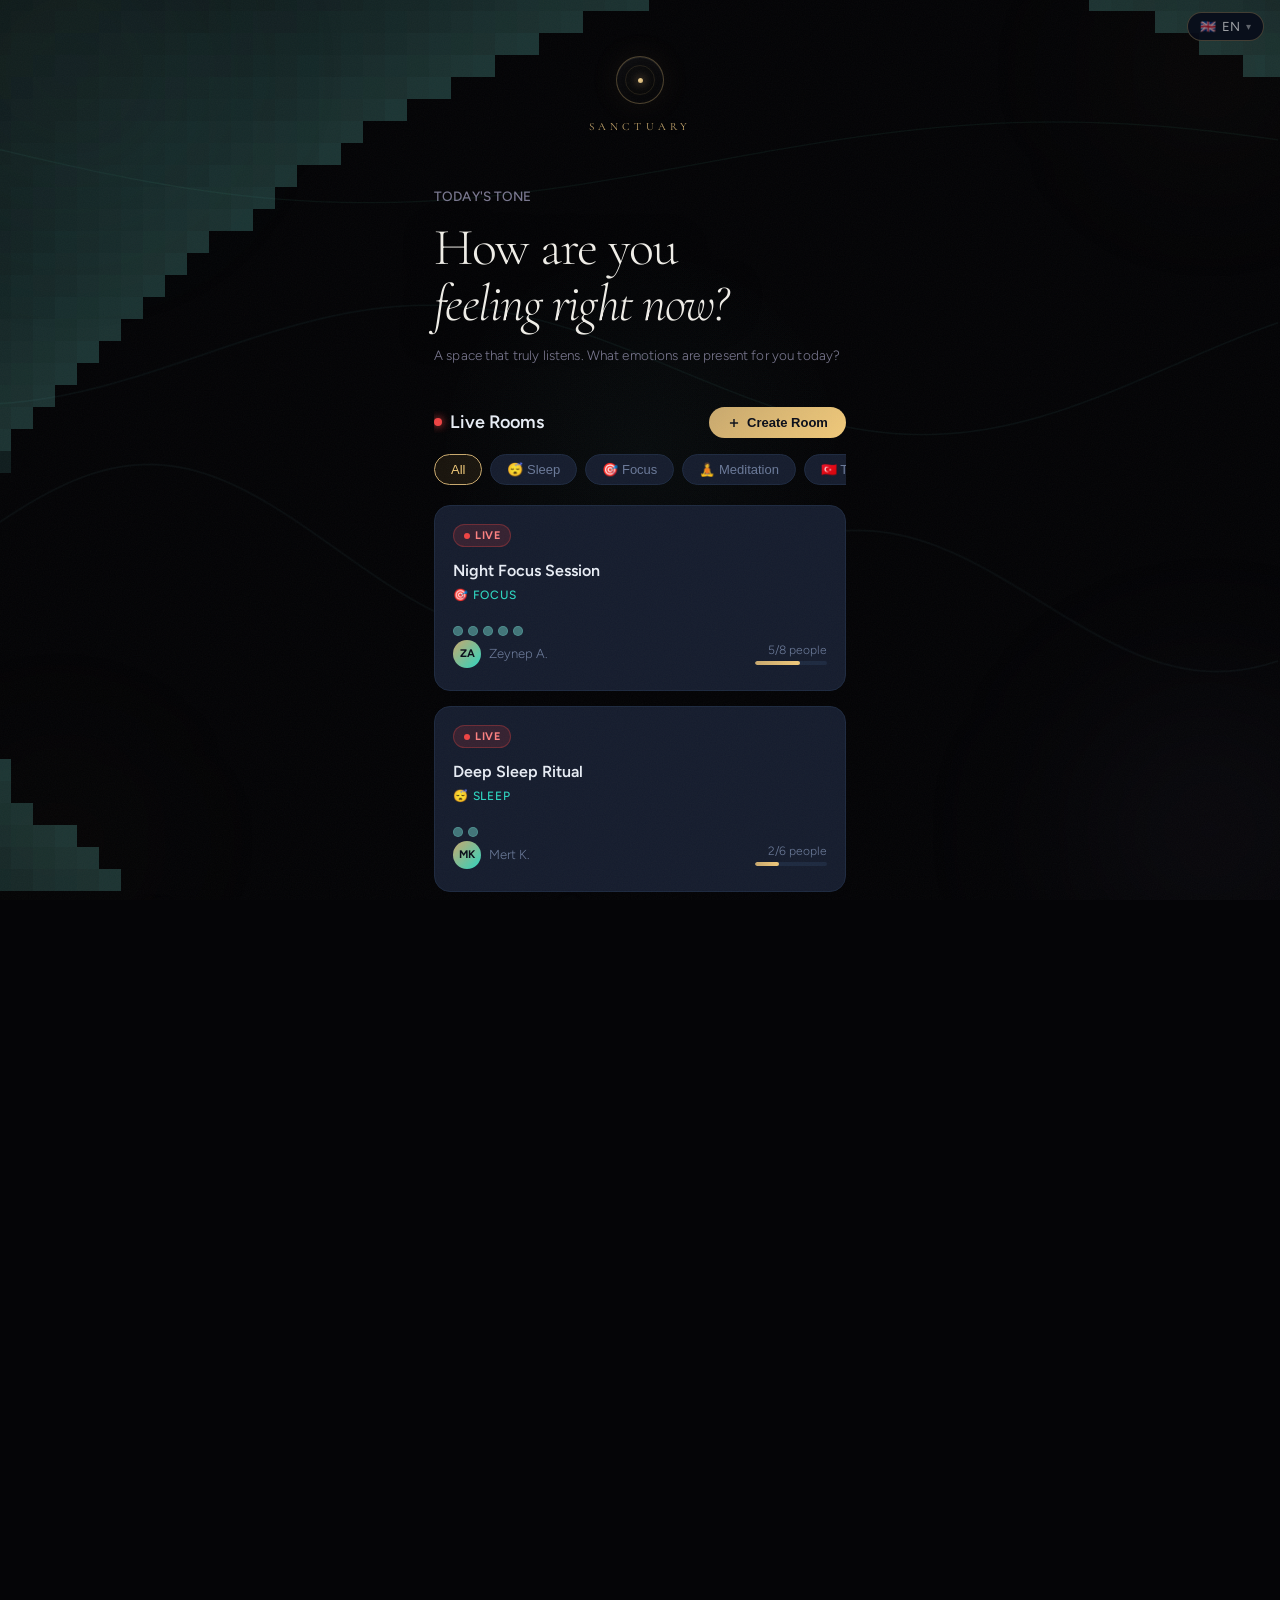
==== commit bfb76b07: "Add files via upload" ====
--- a/index.html
+++ b/index.html
@@ -7010,7 +7010,6 @@
 <script src="PerformanceMonitor.js"></script>
 <script src="PreferenceManager.js"></script>
 <script src="LearningEngine.js"></script>
-<script src="GeminiAdapter.js"></script>
 <script src="main.js"></script>
 <script>
 /* Adım 9 UI güncelle */
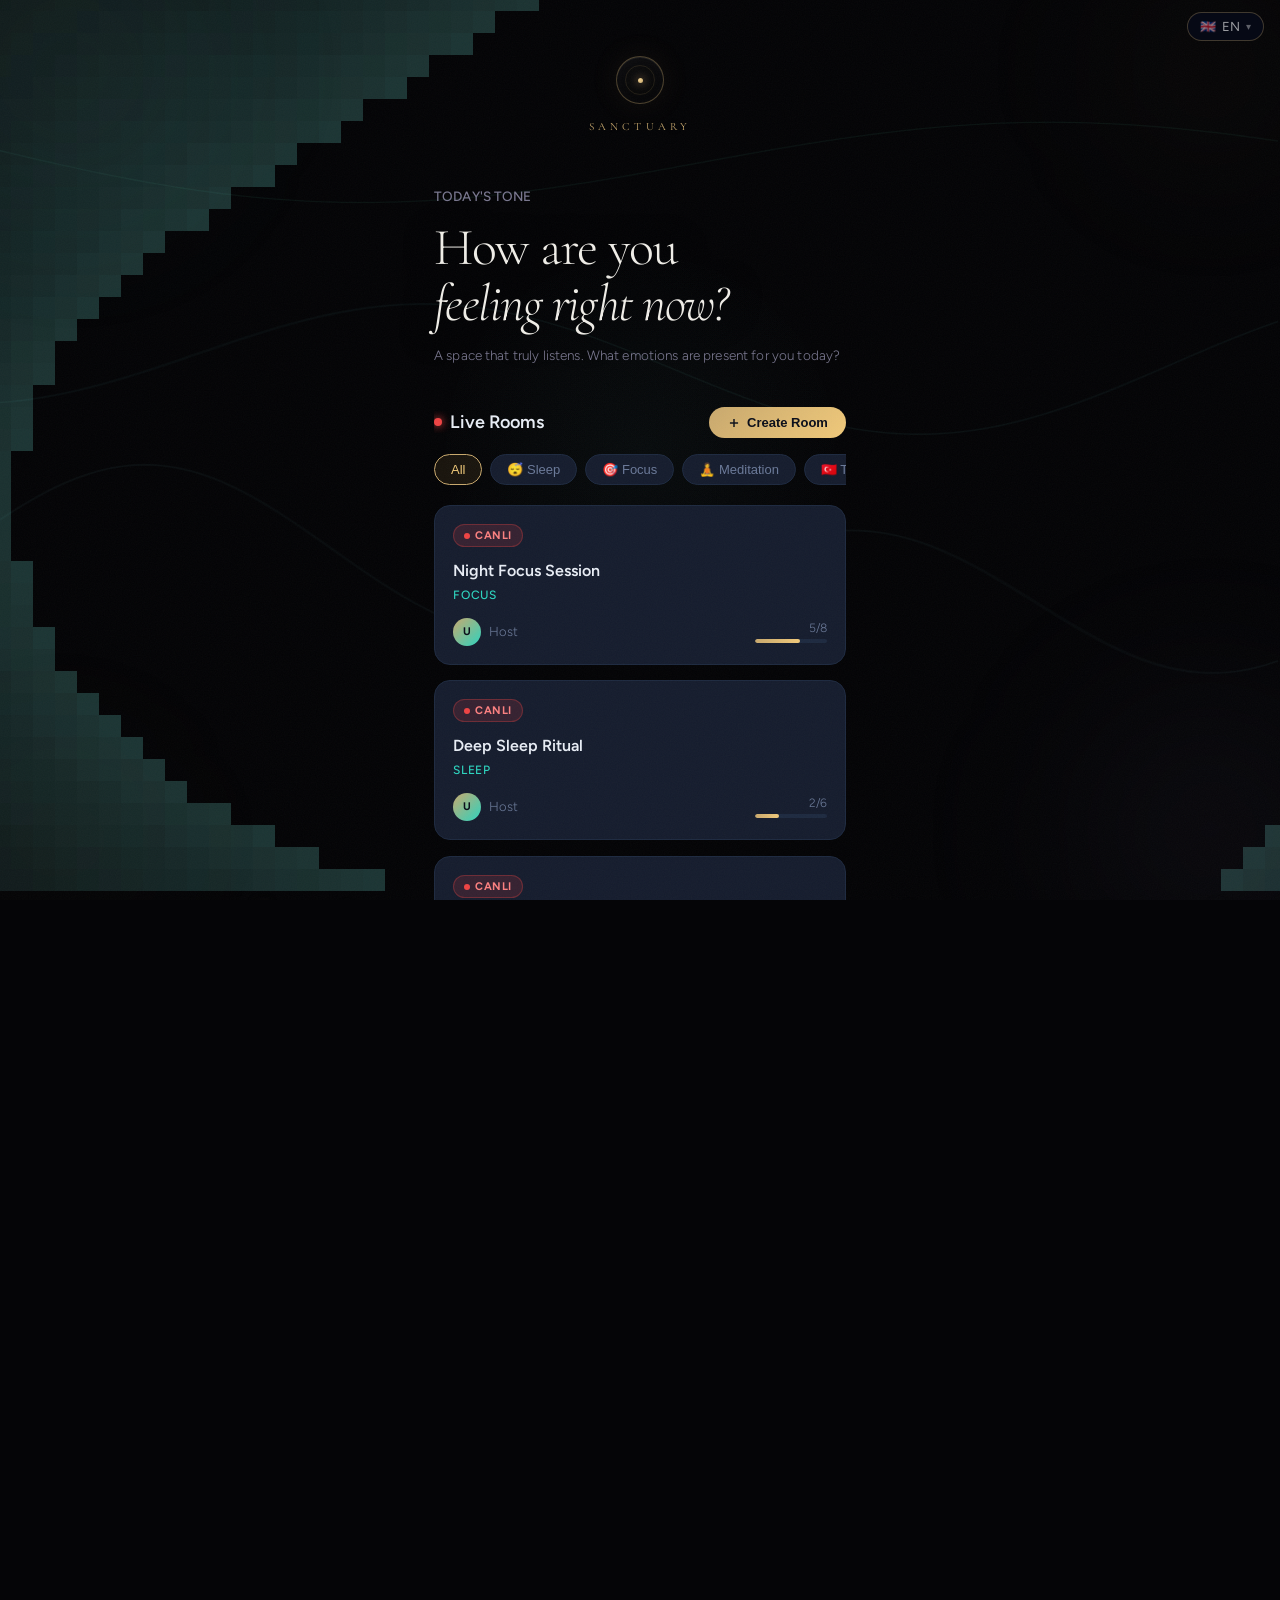
==== commit fdd39807: "Add files via upload" ====
--- a/index.html
+++ b/index.html
@@ -4998,15 +4998,9 @@
           data[i] = Math.sin(2 * Math.PI * 0.12 * t) * 0.18 + (Math.random() * 2 - 1) * 0.08;
           break;
         case 'binaural': {
-          /* Aşama 1 — FrequencyManager üzerinden harmonik frekans al */
-          const _fm = (typeof window.getFrequencyManager === 'function')
-            ? window.getFrequencyManager(this.params.baseFreq || 200)
-            : null;
-          const baseFreq = _fm
-            ? _fm.getNextFrequency()
-            : (this.params.baseFreq || 200);
+          const baseFreq = this.params.baseFreq || 200;
           const beatFreq = this.params.beatFreq || 10;
-          const chFreq   = channel === 0 ? baseFreq : Math.max(20, Math.min(20000, baseFreq + beatFreq));
+          const chFreq   = channel === 0 ? baseFreq : baseFreq + beatFreq;
           data[i] = Math.sin(2 * Math.PI * chFreq * t) * 0.12;
           break;
         }
@@ -5354,11 +5348,6 @@
     /* PHASE 5: Event listener referansları — dispose()'da kaldırılır */
     this._boundHandlers   = {};
 
-    /* Aşama 1 — FrequencyManager: harmonik frekans yönetimi */
-    this.frequencyManager = (typeof window.getFrequencyManager === 'function')
-      ? window.getFrequencyManager(432)
-      : null;
-
     this._attachAppStateListeners();
   }
 
@@ -5638,12 +5627,6 @@
   setFrequency(hz) {
     const freq = isFinite(hz) && hz > 0 ? hz : 432;
     this._currentFreq = freq;
-
-    /* Aşama 1 — FrequencyManager'ı da güncelle */
-    if (this.frequencyManager) {
-      this.frequencyManager.setBaseFreq(freq);
-    }
-
     this._layers.forEach((layer) => {
       if (layer.type === 'binaural') {
         layer.setParameter('baseFreq', freq);
@@ -6200,12 +6183,6 @@
 
     var msd = await response.json();
     console.log('[generateAIFreq] MSD alındı:', JSON.stringify(msd));
-
-    /* Aşama 1 — GeminiAdapter MSD'sini FrequencyManager'a aktar */
-    if (typeof window.getFrequencyManager === 'function') {
-      window.getFrequencyManager().applyMSD(msd);
-      console.info('[FrequencyManager] MSD uygulandı:', msd.frequencySuggestion, 'Hz');
-    }
 
     /* MSD doğrulama */
     var freq = msd.frequencySuggestion || msd.freq || 432;
@@ -7003,13 +6980,13 @@
 <script src="OfflineManager.js"></script>
 <script src="SecurityWrapper.js"></script>
 <script src="modules.js"></script> -->
-<script src="FrequencyManager.js"></script>
 <script src="AudioEngine.js"></script>
 <script src="StateManager.js"></script>
 <script src="VisualizerEngine.js"></script>
 <script src="PerformanceMonitor.js"></script>
 <script src="PreferenceManager.js"></script>
 <script src="LearningEngine.js"></script>
+<script src="GeminiAdapter.js"></script>
 <script src="main.js"></script>
 <script>
 /* Adım 9 UI güncelle */
@@ -7265,4 +7242,4 @@
 })();
 </script>
 </body>
-</html>
+</html>
